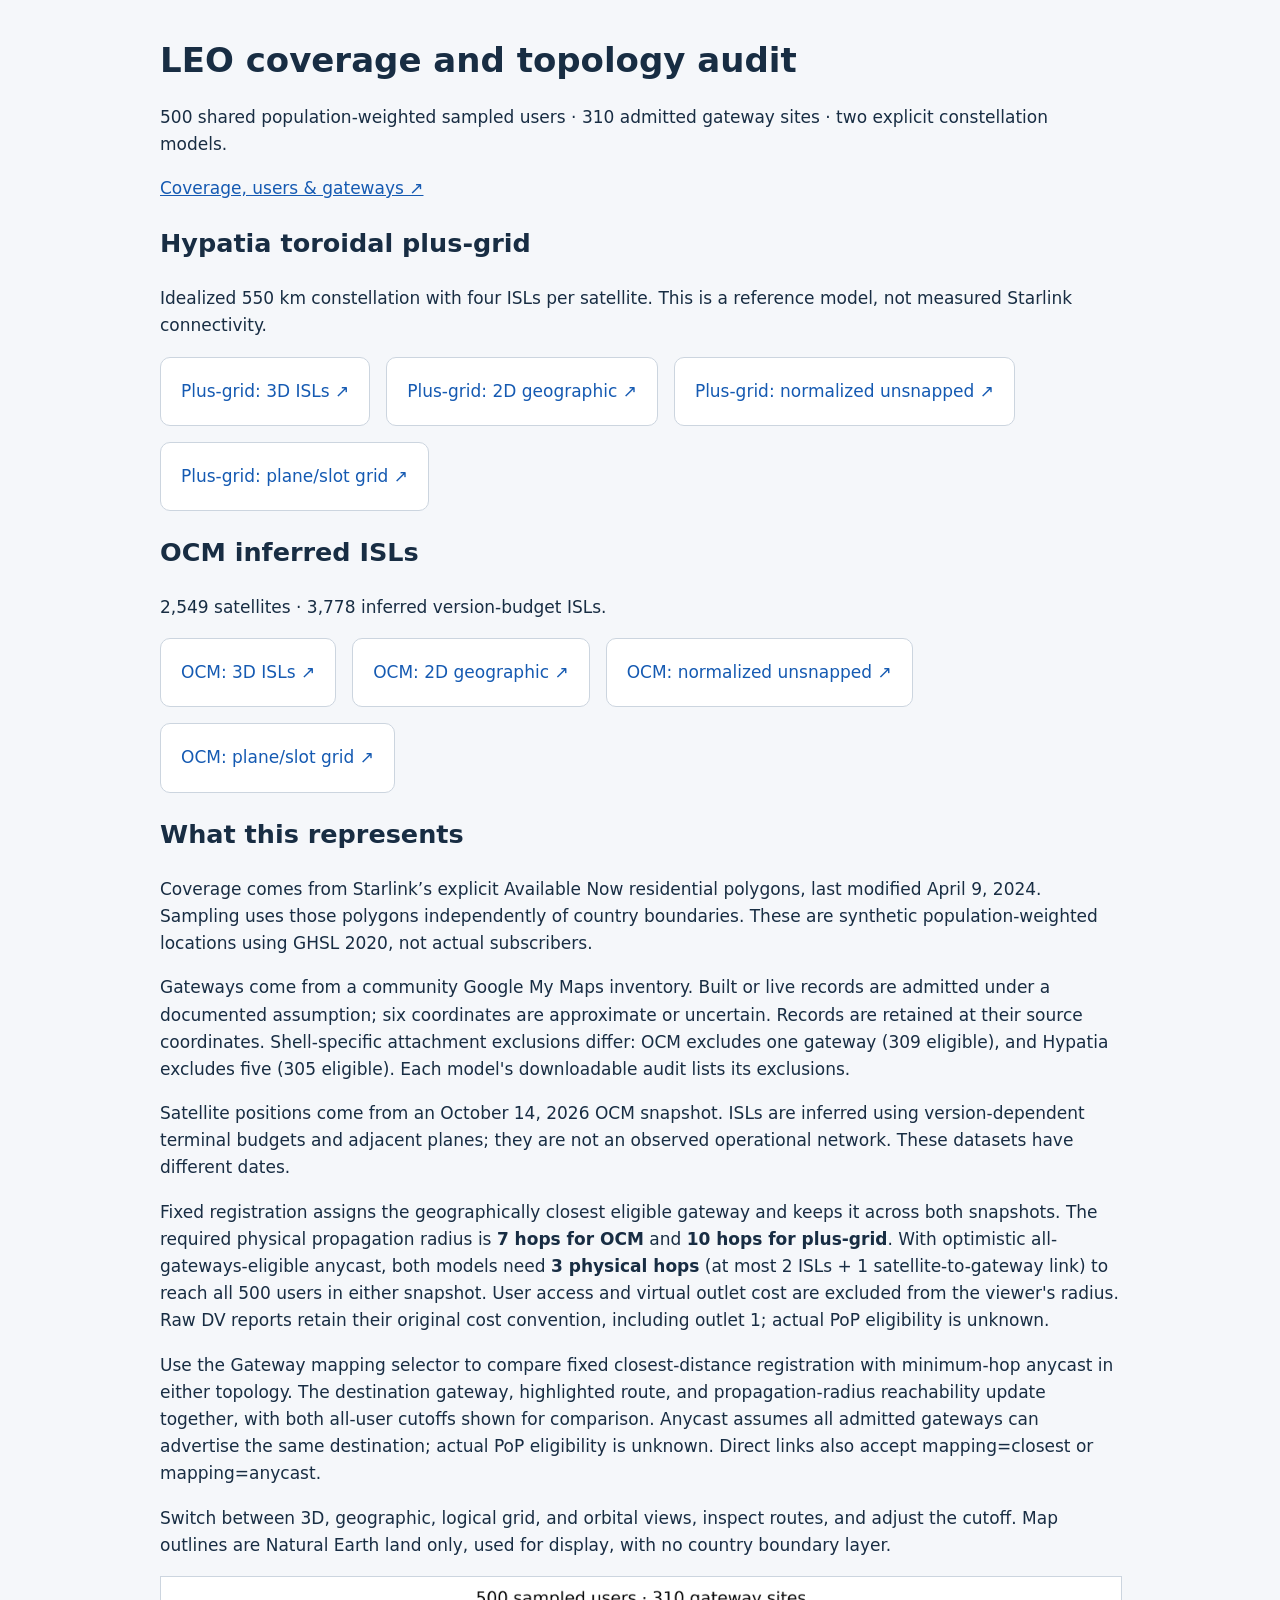
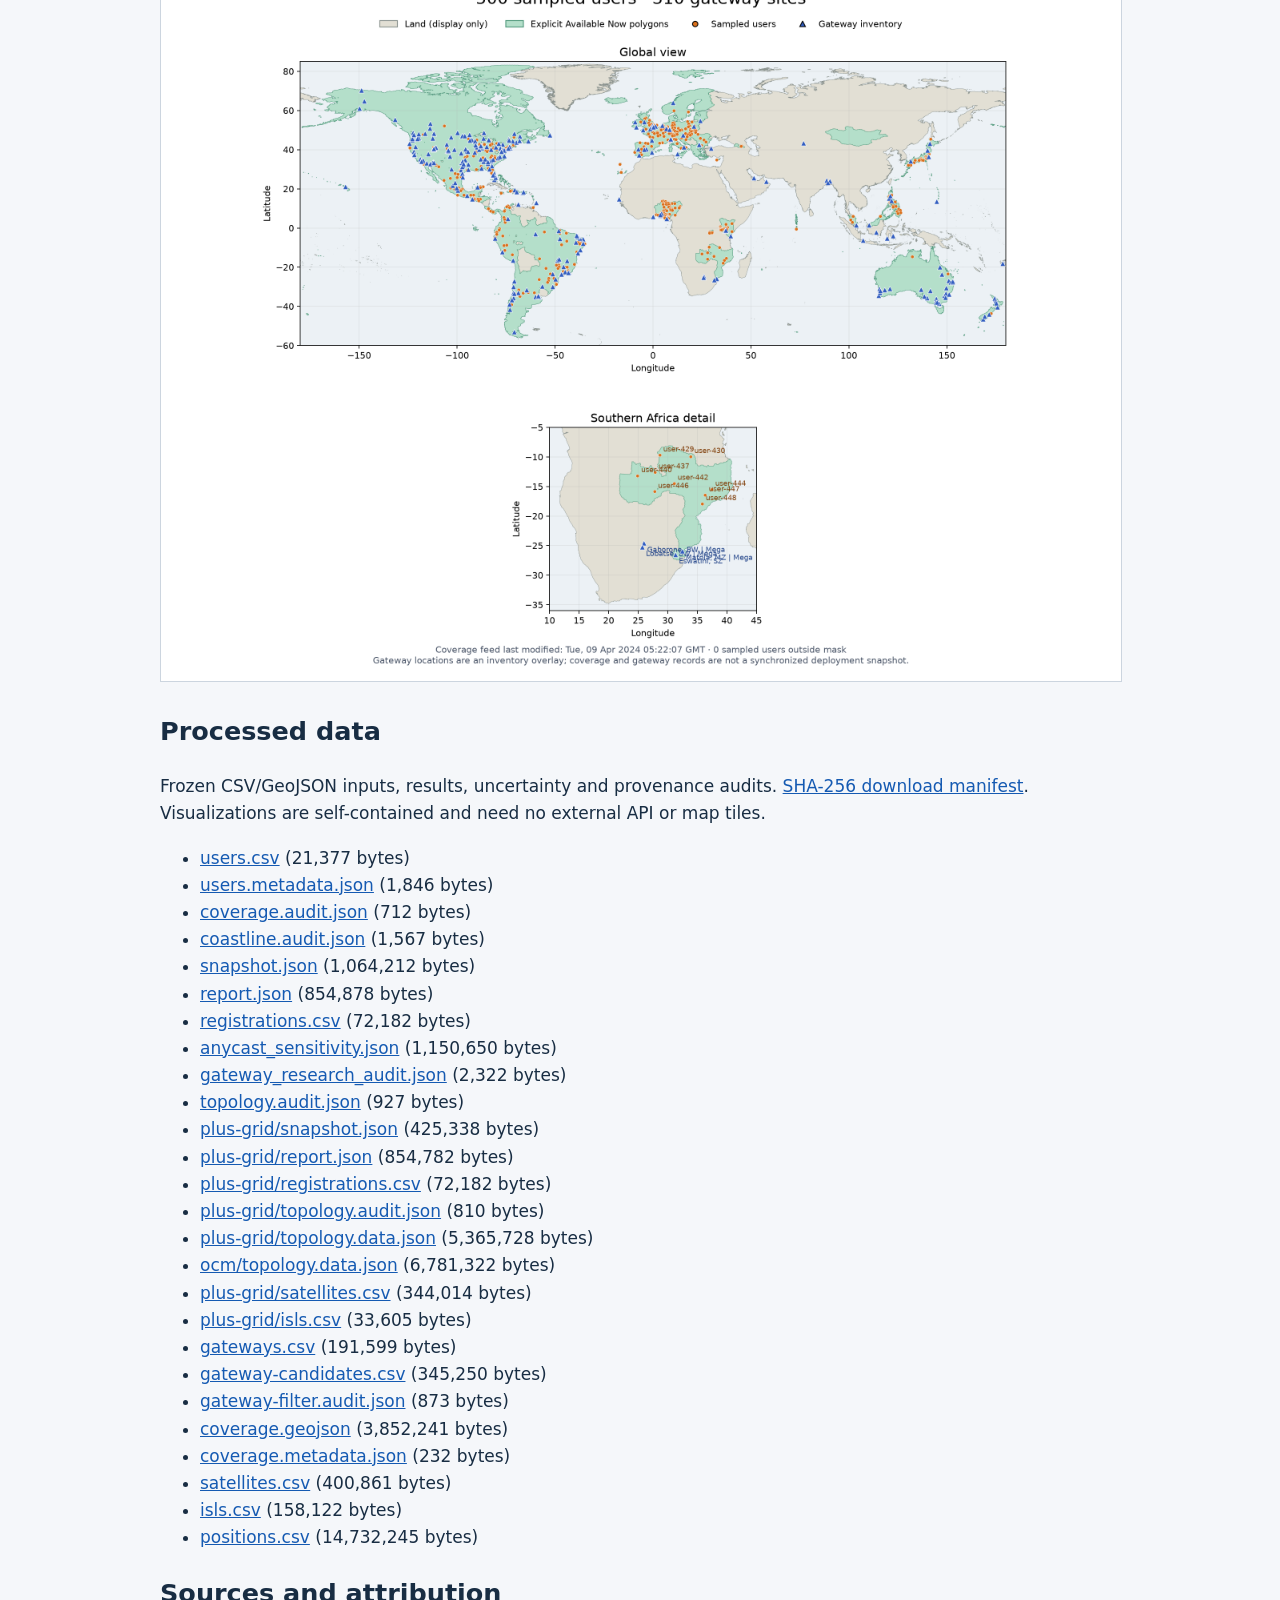
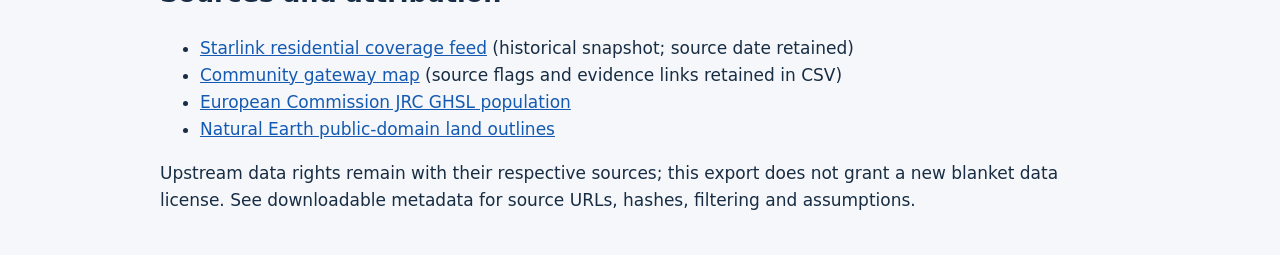
==== site/index.html @ e83cc247 "Show physical propagation hops and block routes outside the selected radius" ====
<!doctype html><html lang="en"><meta charset="utf-8"><meta name="viewport" content="width=device-width,initial-scale=1"><title>LEO coverage and topology audit</title>
<style>body{max-width:960px;margin:40px auto;padding:0 20px;font:17px/1.6 system-ui;color:#182d43;background:#f5f7fa}a{color:#155ab2}.cards{display:flex;gap:16px;flex-wrap:wrap}.cards a{background:white;border:1px solid #ccd5df;padding:20px;border-radius:10px;text-decoration:none}h1{line-height:1.2}li{overflow-wrap:anywhere}img{width:100%;border:1px solid #ccd5df}</style>
<h1>LEO coverage and topology audit</h1><p>500 shared population-weighted sampled users · 310 admitted gateway sites · two explicit constellation models.</p>
<p><a href="coverage-map.html">Coverage, users &amp; gateways ↗</a></p>
<h2>Hypatia toroidal plus-grid</h2><p>Idealized 550 km constellation with four ISLs per satellite. This is a reference model, not measured Starlink connectivity.</p>
<div class="cards"><a href="topology.html?topology=plus-grid&amp;view=3d">Plus-grid: 3D ISLs ↗</a><a href="topology.html?topology=plus-grid&amp;view=map">Plus-grid: 2D geographic ↗</a><a href="topology.html?topology=plus-grid&amp;view=orbital">Plus-grid: normalized unsnapped ↗</a><a href="topology.html?topology=plus-grid&amp;view=grid">Plus-grid: plane/slot grid ↗</a></div>
<h2>OCM inferred ISLs</h2><p>2,549 satellites · 3,778 inferred version-budget ISLs.</p>
<div class="cards"><a href="topology.html?topology=ocm&amp;view=3d">OCM: 3D ISLs ↗</a><a href="topology.html?topology=ocm&amp;view=map">OCM: 2D geographic ↗</a><a href="topology.html?topology=ocm&amp;view=orbital">OCM: normalized unsnapped ↗</a><a href="topology.html?topology=ocm&amp;view=grid">OCM: plane/slot grid ↗</a></div>
<h2>What this represents</h2><p>Coverage comes from Starlink’s explicit Available Now residential polygons, last modified April 9, 2024. Sampling uses those polygons independently of country boundaries. These are synthetic population-weighted locations using GHSL 2020, not actual subscribers.</p>
<p>Gateways come from a community Google My Maps inventory. Built or live records are admitted under a documented assumption; six coordinates are approximate or uncertain. Records are retained at their source coordinates. Shell-specific attachment exclusions differ: OCM excludes one gateway (309 eligible), and Hypatia excludes five (305 eligible). Each model's downloadable audit lists its exclusions.</p>
<p>Satellite positions come from an October 14, 2026 OCM snapshot. ISLs are inferred using version-dependent terminal budgets and adjacent planes; they are not an observed operational network. These datasets have different dates.</p>
<p>Fixed registration assigns the geographically closest eligible gateway and keeps it across both snapshots. The required physical propagation radius is <strong>7 hops for OCM</strong> and <strong>10 hops for plus-grid</strong>. With optimistic all-gateways-eligible anycast, both models need <strong>3 physical hops</strong> (at most 2 ISLs + 1 satellite-to-gateway link) to reach all 500 users in either snapshot. User access and virtual outlet cost are excluded from the viewer's radius. Raw DV reports retain their original cost convention, including outlet 1; actual PoP eligibility is unknown.</p>
<p>Use the Gateway mapping selector to compare fixed closest-distance registration with minimum-hop anycast in either topology. The destination gateway, highlighted route, and propagation-radius reachability update together, with both all-user cutoffs shown for comparison. Anycast assumes all admitted gateways can advertise the same destination; actual PoP eligibility is unknown. Direct links also accept mapping=closest or mapping=anycast.</p>
<p>Switch between 3D, geographic, logical grid, and orbital views, inspect routes, and adjust the cutoff. Map outlines are Natural Earth land only, used for display, with no country boundary layer.</p>
<a href="coverage-map.html"><img src="coverage-map.png" alt="World and southern Africa audit of sampled users and gateways"></a>
<h2>Processed data</h2><p>Frozen CSV/GeoJSON inputs, results, uncertainty and provenance audits. <a href="data/manifest.json">SHA-256 download manifest</a>. Visualizations are self-contained and need no external API or map tiles.</p><ul><li><a href="data/users.csv">users.csv</a> (21,377 bytes)</li><li><a href="data/users.metadata.json">users.metadata.json</a> (1,846 bytes)</li><li><a href="data/coverage.audit.json">coverage.audit.json</a> (712 bytes)</li><li><a href="data/coastline.audit.json">coastline.audit.json</a> (1,567 bytes)</li><li><a href="data/snapshot.json">snapshot.json</a> (1,064,212 bytes)</li><li><a href="data/report.json">report.json</a> (854,878 bytes)</li><li><a href="data/registrations.csv">registrations.csv</a> (72,182 bytes)</li><li><a href="data/anycast_sensitivity.json">anycast_sensitivity.json</a> (1,150,650 bytes)</li><li><a href="data/gateway_research_audit.json">gateway_research_audit.json</a> (2,322 bytes)</li><li><a href="data/topology.audit.json">topology.audit.json</a> (927 bytes)</li><li><a href="data/plus-grid/snapshot.json">plus-grid/snapshot.json</a> (425,338 bytes)</li><li><a href="data/plus-grid/report.json">plus-grid/report.json</a> (854,782 bytes)</li><li><a href="data/plus-grid/registrations.csv">plus-grid/registrations.csv</a> (72,182 bytes)</li><li><a href="data/plus-grid/topology.audit.json">plus-grid/topology.audit.json</a> (810 bytes)</li><li><a href="data/plus-grid/topology.data.json">plus-grid/topology.data.json</a> (5,365,728 bytes)</li><li><a href="data/ocm/topology.data.json">ocm/topology.data.json</a> (6,781,322 bytes)</li><li><a href="data/plus-grid/satellites.csv">plus-grid/satellites.csv</a> (344,014 bytes)</li><li><a href="data/plus-grid/isls.csv">plus-grid/isls.csv</a> (33,605 bytes)</li><li><a href="data/gateways.csv">gateways.csv</a> (191,599 bytes)</li><li><a href="data/gateway-candidates.csv">gateway-candidates.csv</a> (345,250 bytes)</li><li><a href="data/gateway-filter.audit.json">gateway-filter.audit.json</a> (873 bytes)</li><li><a href="data/coverage.geojson">coverage.geojson</a> (3,852,241 bytes)</li><li><a href="data/coverage.metadata.json">coverage.metadata.json</a> (232 bytes)</li><li><a href="data/satellites.csv">satellites.csv</a> (400,861 bytes)</li><li><a href="data/isls.csv">isls.csv</a> (158,122 bytes)</li><li><a href="data/positions.csv">positions.csv</a> (14,732,245 bytes)</li></ul>
<h2>Sources and attribution</h2><ul><li><a href="https://api.starlink.com/public-files/coverage_residential.pb">Starlink residential coverage feed</a> (historical snapshot; source date retained)</li><li><a href="https://www.google.com/maps/d/viewer?mid=1805q6rlePY4WZd8QMOaNe2BqAgFkYBY">Community gateway map</a> (source flags and evidence links retained in CSV)</li><li><a href="https://human-settlement.emergency.copernicus.eu/ghs_pop2023.php">European Commission JRC GHSL population</a></li><li><a href="https://www.naturalearthdata.com/about/terms-of-use/">Natural Earth public-domain land outlines</a></li></ul><p>Upstream data rights remain with their respective sources; this export does not grant a new blanket data license. See downloadable metadata for source URLs, hashes, filtering and assumptions.</p></html>
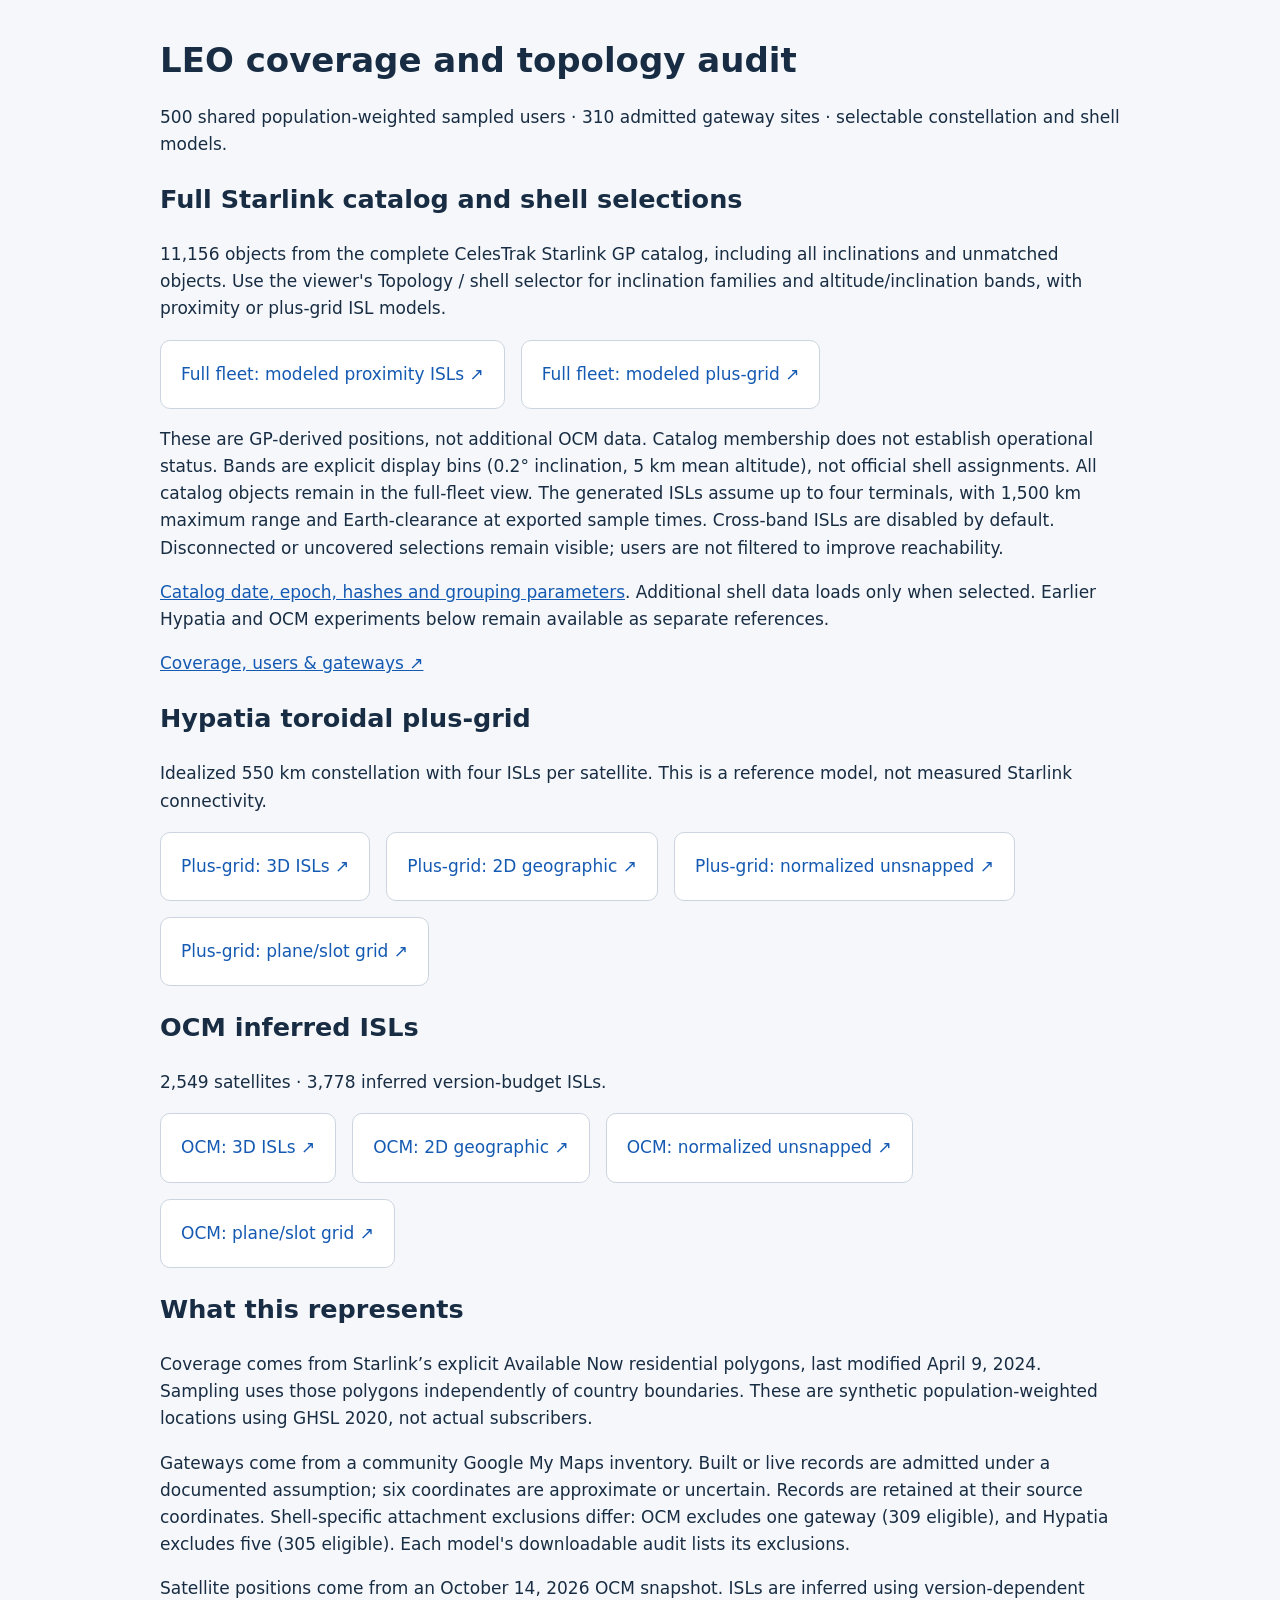
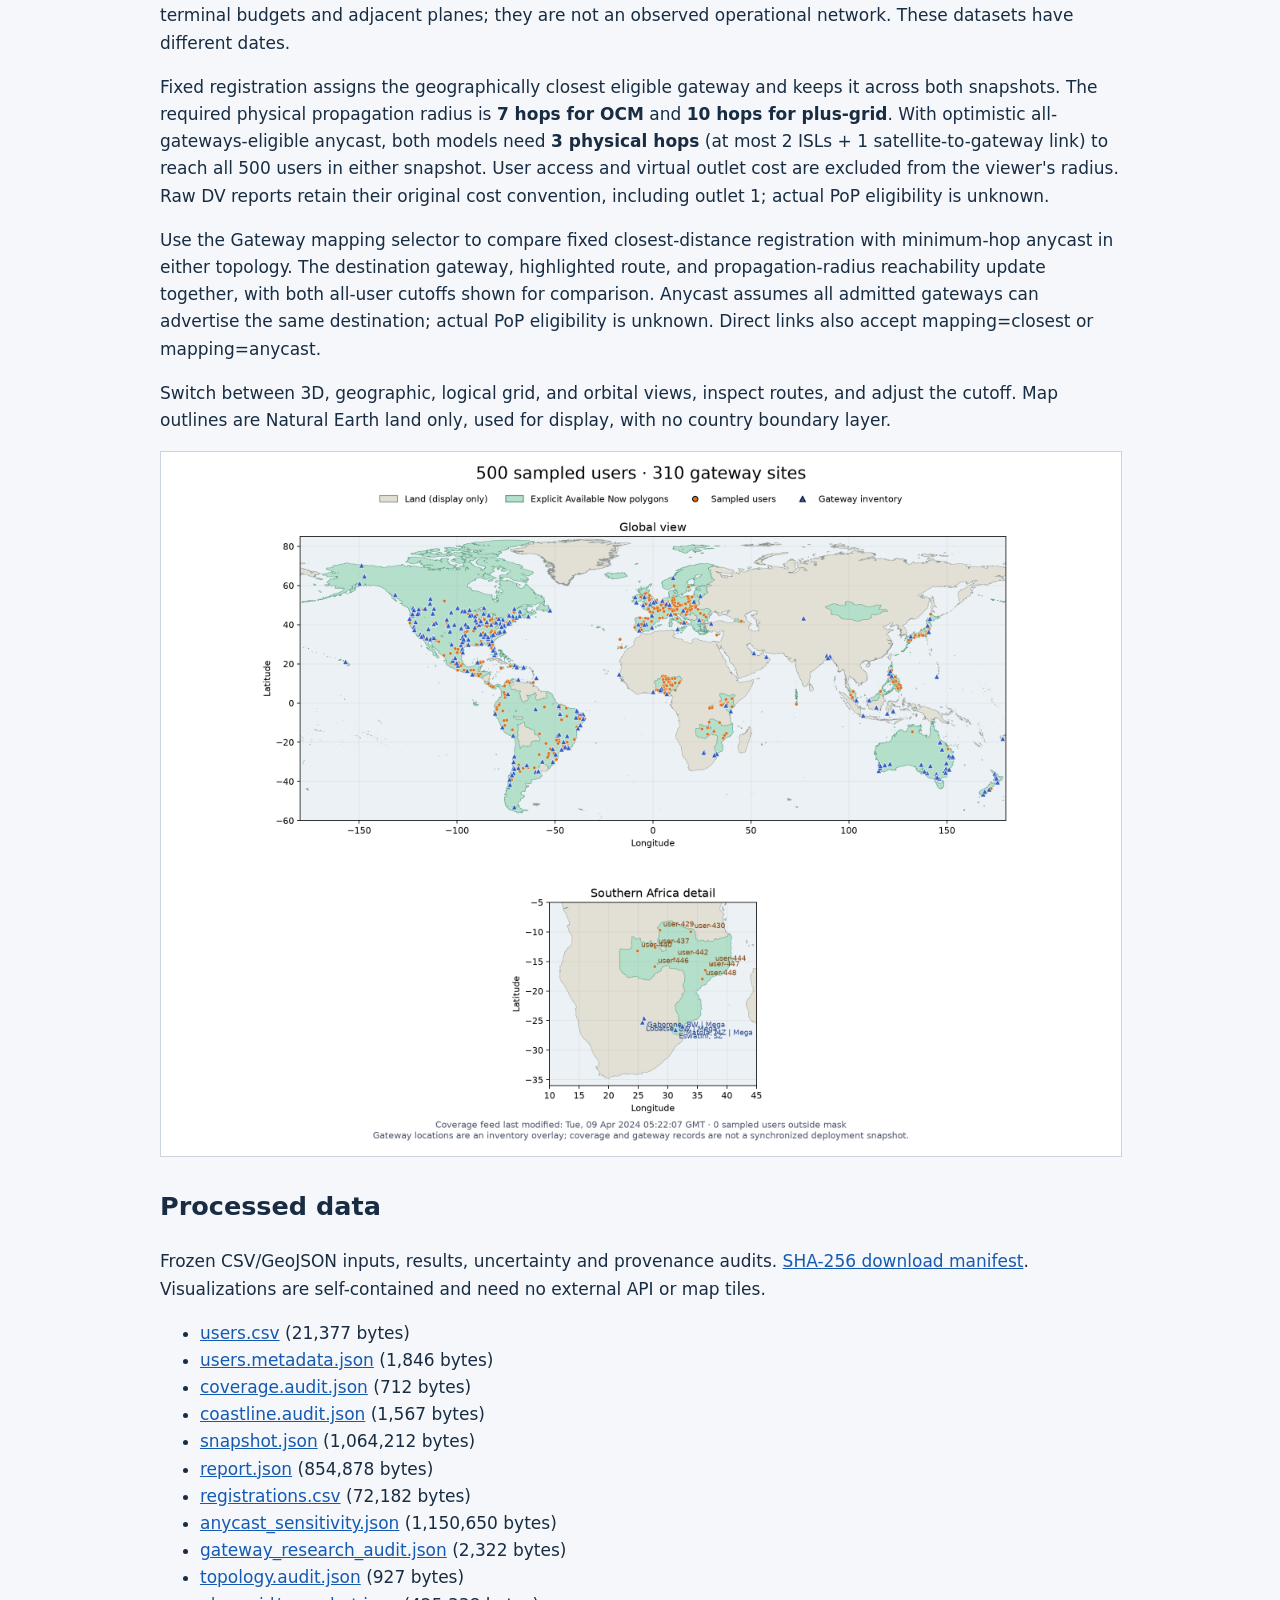
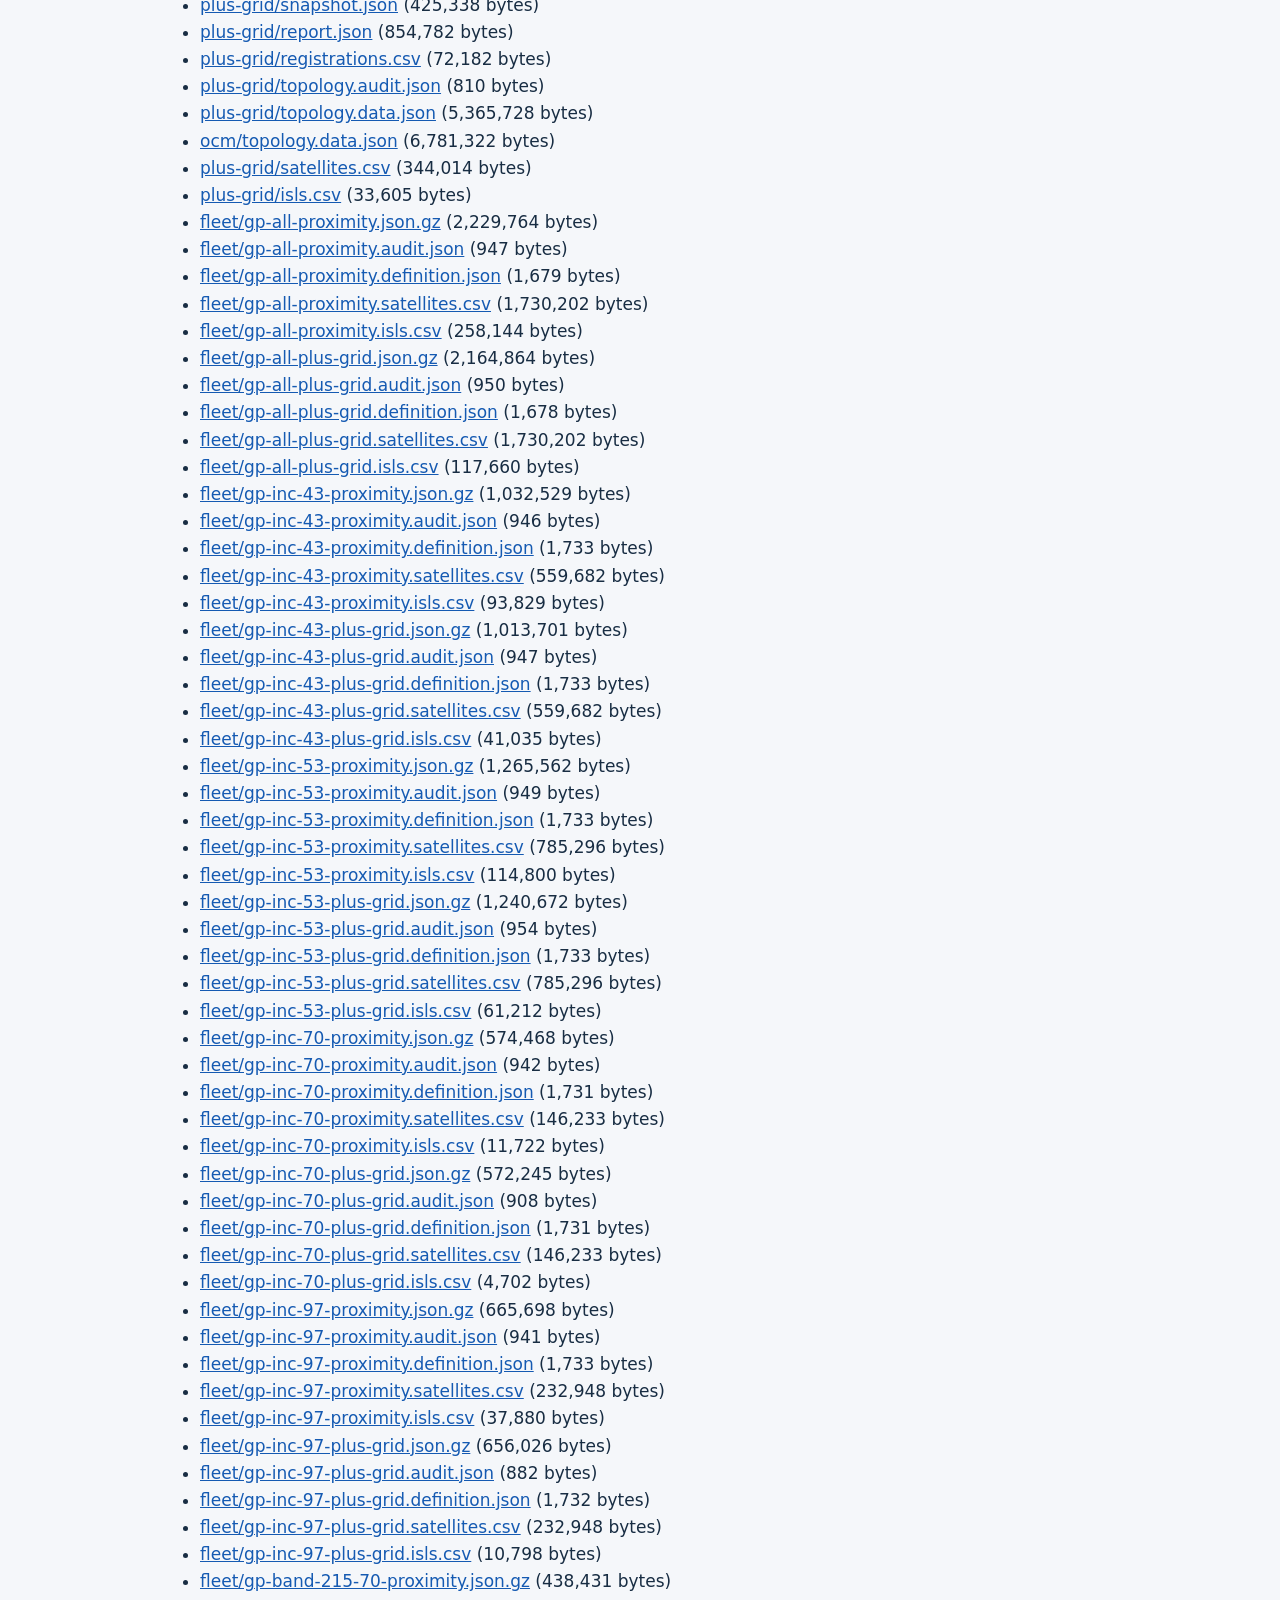
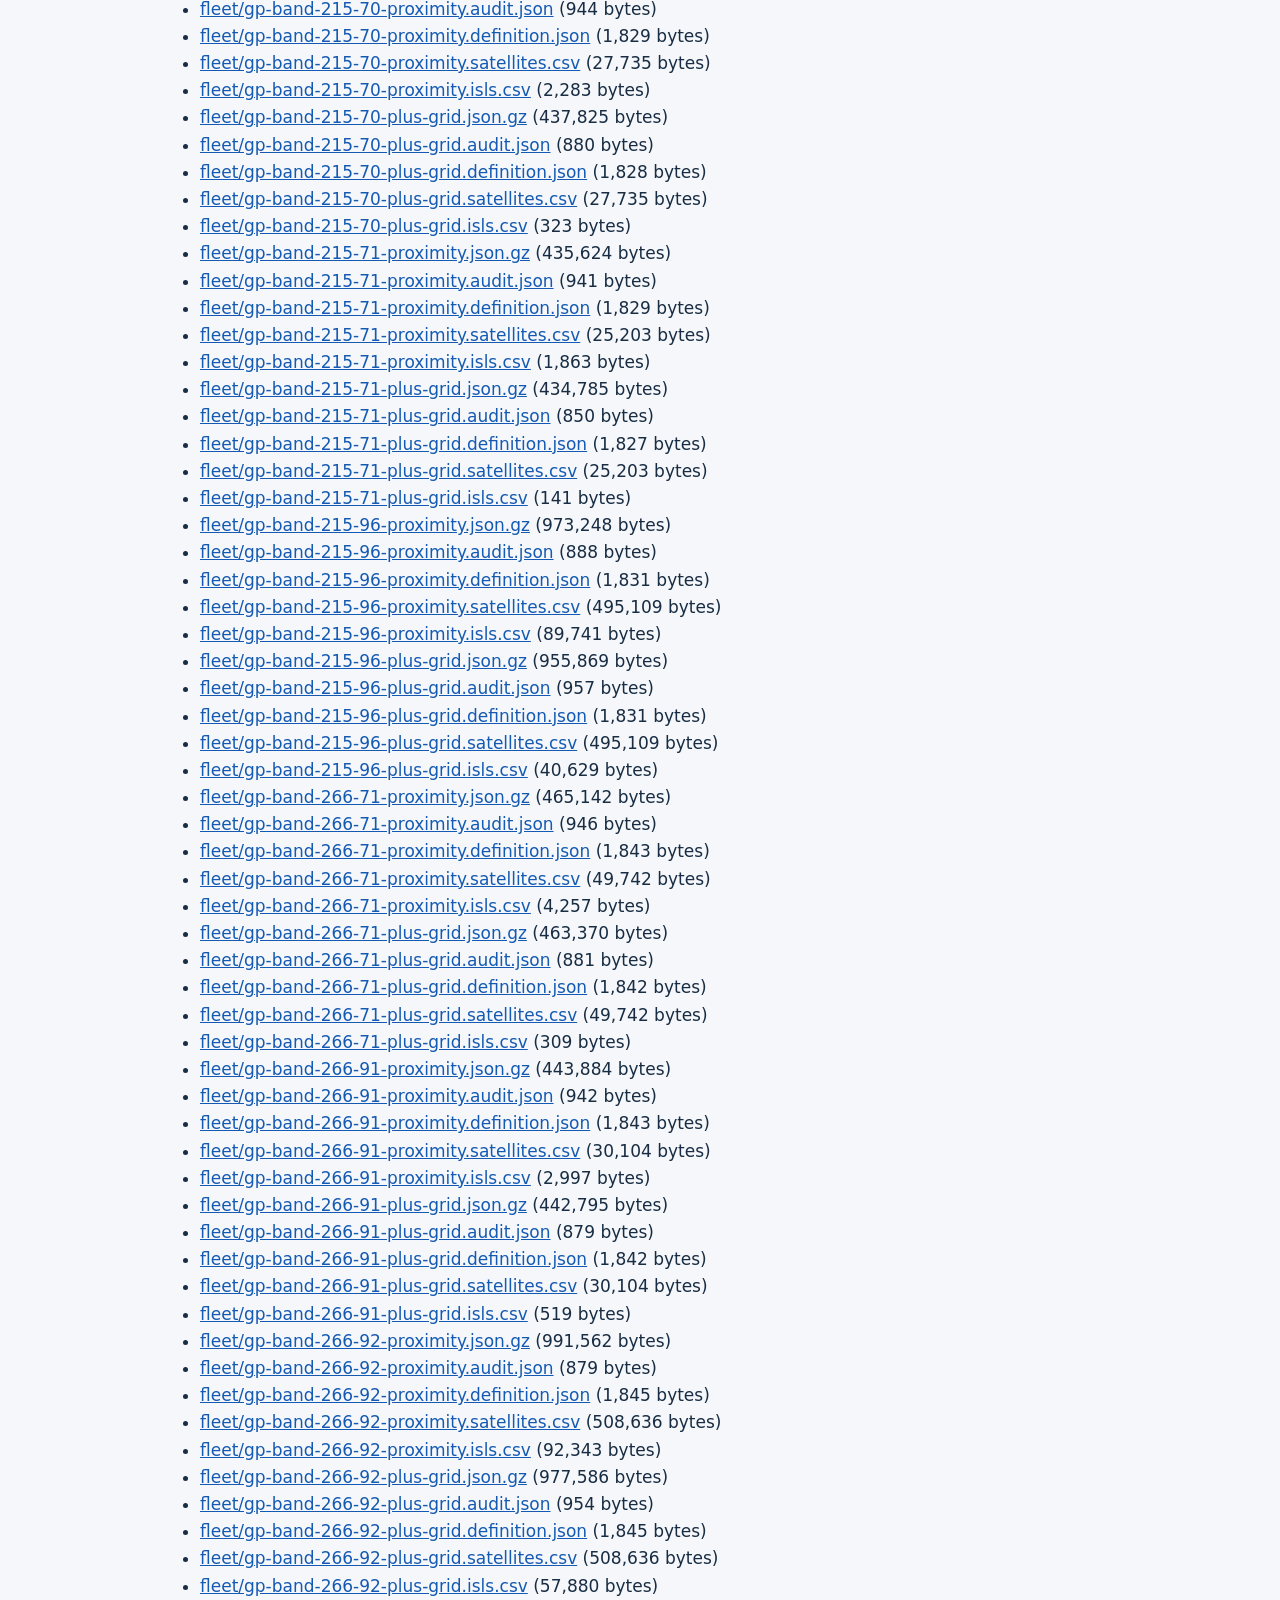
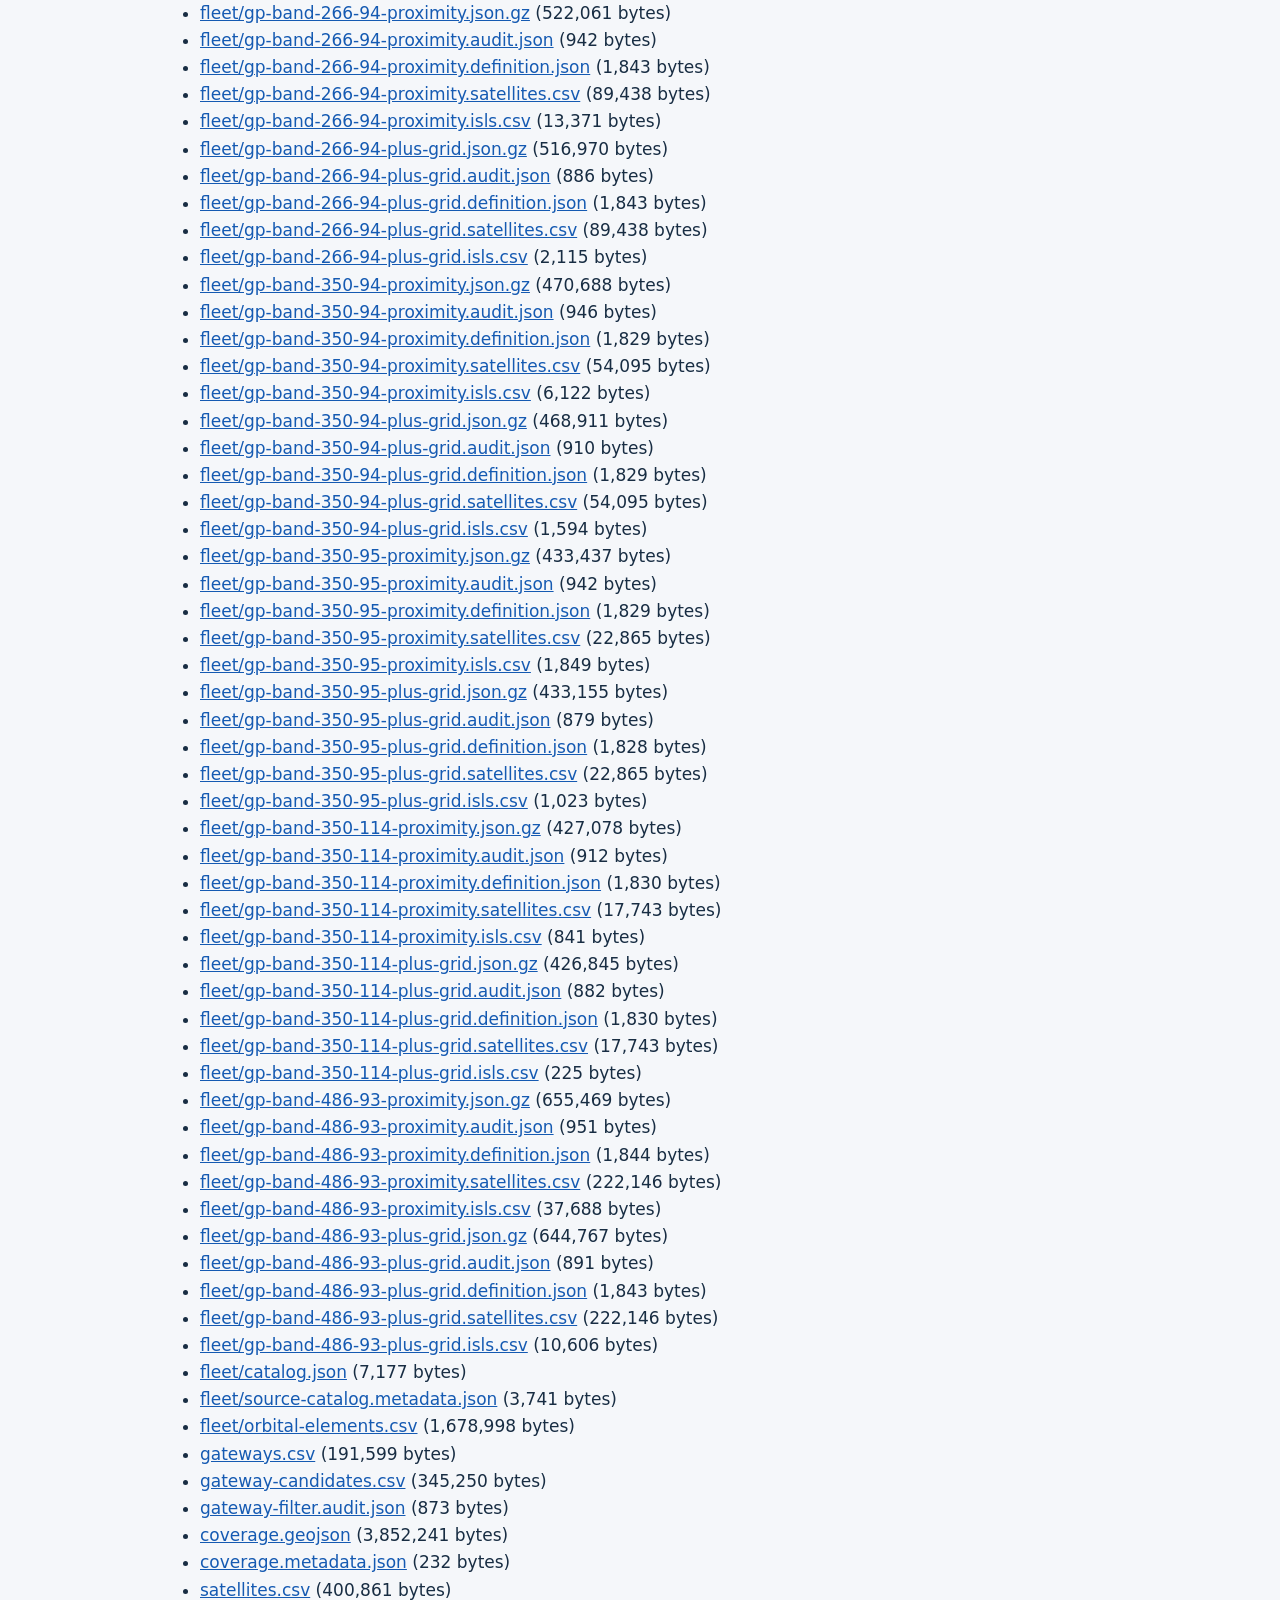
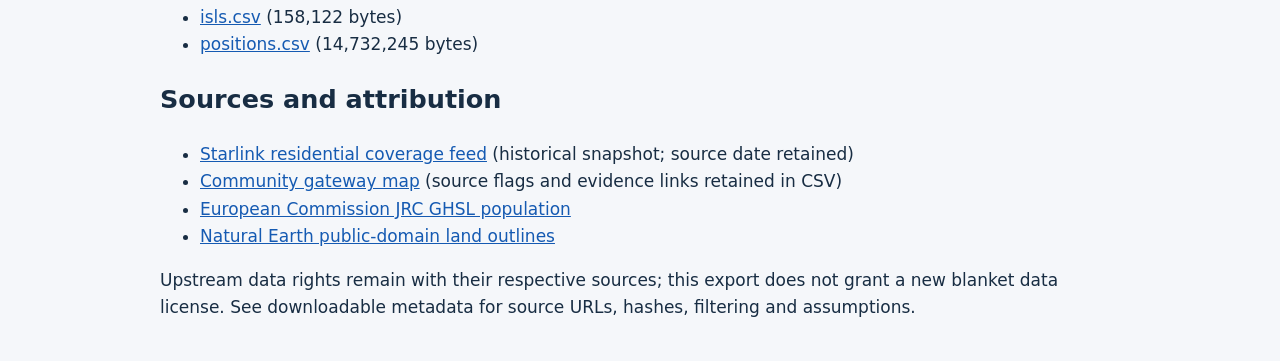
==== commit f09e6df1: "Publish complete GP catalog with parameterized shell and inclination views" ====
--- a/site/index.html
+++ b/site/index.html
@@ -1,6 +1,9 @@
 <!doctype html><html lang="en"><meta charset="utf-8"><meta name="viewport" content="width=device-width,initial-scale=1"><title>LEO coverage and topology audit</title>
 <style>body{max-width:960px;margin:40px auto;padding:0 20px;font:17px/1.6 system-ui;color:#182d43;background:#f5f7fa}a{color:#155ab2}.cards{display:flex;gap:16px;flex-wrap:wrap}.cards a{background:white;border:1px solid #ccd5df;padding:20px;border-radius:10px;text-decoration:none}h1{line-height:1.2}li{overflow-wrap:anywhere}img{width:100%;border:1px solid #ccd5df}</style>
-<h1>LEO coverage and topology audit</h1><p>500 shared population-weighted sampled users · 310 admitted gateway sites · two explicit constellation models.</p>
+<h1>LEO coverage and topology audit</h1><p>500 shared population-weighted sampled users · 310 admitted gateway sites · selectable constellation and shell models.</p><h2>Full Starlink catalog and shell selections</h2><p>11,156 objects from the complete CelesTrak Starlink GP catalog, including all inclinations and unmatched objects. Use the viewer's Topology / shell selector for inclination families and altitude/inclination bands, with proximity or plus-grid ISL models.</p>
+<div class="cards"><a href="topology.html?topology=gp-all-proximity&amp;view=3d&amp;mapping=anycast">Full fleet: modeled proximity ISLs ↗</a><a href="topology.html?topology=gp-all-plus-grid&amp;view=3d&amp;mapping=anycast">Full fleet: modeled plus-grid ↗</a></div>
+<p>These are GP-derived positions, not additional OCM data. Catalog membership does not establish operational status. Bands are explicit display bins (0.2° inclination, 5 km mean altitude), not official shell assignments. All catalog objects remain in the full-fleet view. The generated ISLs assume up to four terminals, with 1,500 km maximum range and Earth-clearance at exported sample times. Cross-band ISLs are disabled by default. Disconnected or uncovered selections remain visible; users are not filtered to improve reachability.</p>
+<p><a href="data/fleet/source-catalog.metadata.json">Catalog date, epoch, hashes and grouping parameters</a>. Additional shell data loads only when selected. Earlier Hypatia and OCM experiments below remain available as separate references.</p>
 <p><a href="coverage-map.html">Coverage, users &amp; gateways ↗</a></p>
 <h2>Hypatia toroidal plus-grid</h2><p>Idealized 550 km constellation with four ISLs per satellite. This is a reference model, not measured Starlink connectivity.</p>
 <div class="cards"><a href="topology.html?topology=plus-grid&amp;view=3d">Plus-grid: 3D ISLs ↗</a><a href="topology.html?topology=plus-grid&amp;view=map">Plus-grid: 2D geographic ↗</a><a href="topology.html?topology=plus-grid&amp;view=orbital">Plus-grid: normalized unsnapped ↗</a><a href="topology.html?topology=plus-grid&amp;view=grid">Plus-grid: plane/slot grid ↗</a></div>
@@ -13,5 +16,5 @@
 <p>Use the Gateway mapping selector to compare fixed closest-distance registration with minimum-hop anycast in either topology. The destination gateway, highlighted route, and propagation-radius reachability update together, with both all-user cutoffs shown for comparison. Anycast assumes all admitted gateways can advertise the same destination; actual PoP eligibility is unknown. Direct links also accept mapping=closest or mapping=anycast.</p>
 <p>Switch between 3D, geographic, logical grid, and orbital views, inspect routes, and adjust the cutoff. Map outlines are Natural Earth land only, used for display, with no country boundary layer.</p>
 <a href="coverage-map.html"><img src="coverage-map.png" alt="World and southern Africa audit of sampled users and gateways"></a>
-<h2>Processed data</h2><p>Frozen CSV/GeoJSON inputs, results, uncertainty and provenance audits. <a href="data/manifest.json">SHA-256 download manifest</a>. Visualizations are self-contained and need no external API or map tiles.</p><ul><li><a href="data/users.csv">users.csv</a> (21,377 bytes)</li><li><a href="data/users.metadata.json">users.metadata.json</a> (1,846 bytes)</li><li><a href="data/coverage.audit.json">coverage.audit.json</a> (712 bytes)</li><li><a href="data/coastline.audit.json">coastline.audit.json</a> (1,567 bytes)</li><li><a href="data/snapshot.json">snapshot.json</a> (1,064,212 bytes)</li><li><a href="data/report.json">report.json</a> (854,878 bytes)</li><li><a href="data/registrations.csv">registrations.csv</a> (72,182 bytes)</li><li><a href="data/anycast_sensitivity.json">anycast_sensitivity.json</a> (1,150,650 bytes)</li><li><a href="data/gateway_research_audit.json">gateway_research_audit.json</a> (2,322 bytes)</li><li><a href="data/topology.audit.json">topology.audit.json</a> (927 bytes)</li><li><a href="data/plus-grid/snapshot.json">plus-grid/snapshot.json</a> (425,338 bytes)</li><li><a href="data/plus-grid/report.json">plus-grid/report.json</a> (854,782 bytes)</li><li><a href="data/plus-grid/registrations.csv">plus-grid/registrations.csv</a> (72,182 bytes)</li><li><a href="data/plus-grid/topology.audit.json">plus-grid/topology.audit.json</a> (810 bytes)</li><li><a href="data/plus-grid/topology.data.json">plus-grid/topology.data.json</a> (5,365,728 bytes)</li><li><a href="data/ocm/topology.data.json">ocm/topology.data.json</a> (6,781,322 bytes)</li><li><a href="data/plus-grid/satellites.csv">plus-grid/satellites.csv</a> (344,014 bytes)</li><li><a href="data/plus-grid/isls.csv">plus-grid/isls.csv</a> (33,605 bytes)</li><li><a href="data/gateways.csv">gateways.csv</a> (191,599 bytes)</li><li><a href="data/gateway-candidates.csv">gateway-candidates.csv</a> (345,250 bytes)</li><li><a href="data/gateway-filter.audit.json">gateway-filter.audit.json</a> (873 bytes)</li><li><a href="data/coverage.geojson">coverage.geojson</a> (3,852,241 bytes)</li><li><a href="data/coverage.metadata.json">coverage.metadata.json</a> (232 bytes)</li><li><a href="data/satellites.csv">satellites.csv</a> (400,861 bytes)</li><li><a href="data/isls.csv">isls.csv</a> (158,122 bytes)</li><li><a href="data/positions.csv">positions.csv</a> (14,732,245 bytes)</li></ul>
+<h2>Processed data</h2><p>Frozen CSV/GeoJSON inputs, results, uncertainty and provenance audits. <a href="data/manifest.json">SHA-256 download manifest</a>. Visualizations are self-contained and need no external API or map tiles.</p><ul><li><a href="data/users.csv">users.csv</a> (21,377 bytes)</li><li><a href="data/users.metadata.json">users.metadata.json</a> (1,846 bytes)</li><li><a href="data/coverage.audit.json">coverage.audit.json</a> (712 bytes)</li><li><a href="data/coastline.audit.json">coastline.audit.json</a> (1,567 bytes)</li><li><a href="data/snapshot.json">snapshot.json</a> (1,064,212 bytes)</li><li><a href="data/report.json">report.json</a> (854,878 bytes)</li><li><a href="data/registrations.csv">registrations.csv</a> (72,182 bytes)</li><li><a href="data/anycast_sensitivity.json">anycast_sensitivity.json</a> (1,150,650 bytes)</li><li><a href="data/gateway_research_audit.json">gateway_research_audit.json</a> (2,322 bytes)</li><li><a href="data/topology.audit.json">topology.audit.json</a> (927 bytes)</li><li><a href="data/plus-grid/snapshot.json">plus-grid/snapshot.json</a> (425,338 bytes)</li><li><a href="data/plus-grid/report.json">plus-grid/report.json</a> (854,782 bytes)</li><li><a href="data/plus-grid/registrations.csv">plus-grid/registrations.csv</a> (72,182 bytes)</li><li><a href="data/plus-grid/topology.audit.json">plus-grid/topology.audit.json</a> (810 bytes)</li><li><a href="data/plus-grid/topology.data.json">plus-grid/topology.data.json</a> (5,365,728 bytes)</li><li><a href="data/ocm/topology.data.json">ocm/topology.data.json</a> (6,781,322 bytes)</li><li><a href="data/plus-grid/satellites.csv">plus-grid/satellites.csv</a> (344,014 bytes)</li><li><a href="data/plus-grid/isls.csv">plus-grid/isls.csv</a> (33,605 bytes)</li><li><a href="data/fleet/gp-all-proximity.json.gz">fleet/gp-all-proximity.json.gz</a> (2,229,764 bytes)</li><li><a href="data/fleet/gp-all-proximity.audit.json">fleet/gp-all-proximity.audit.json</a> (947 bytes)</li><li><a href="data/fleet/gp-all-proximity.definition.json">fleet/gp-all-proximity.definition.json</a> (1,679 bytes)</li><li><a href="data/fleet/gp-all-proximity.satellites.csv">fleet/gp-all-proximity.satellites.csv</a> (1,730,202 bytes)</li><li><a href="data/fleet/gp-all-proximity.isls.csv">fleet/gp-all-proximity.isls.csv</a> (258,144 bytes)</li><li><a href="data/fleet/gp-all-plus-grid.json.gz">fleet/gp-all-plus-grid.json.gz</a> (2,164,864 bytes)</li><li><a href="data/fleet/gp-all-plus-grid.audit.json">fleet/gp-all-plus-grid.audit.json</a> (950 bytes)</li><li><a href="data/fleet/gp-all-plus-grid.definition.json">fleet/gp-all-plus-grid.definition.json</a> (1,678 bytes)</li><li><a href="data/fleet/gp-all-plus-grid.satellites.csv">fleet/gp-all-plus-grid.satellites.csv</a> (1,730,202 bytes)</li><li><a href="data/fleet/gp-all-plus-grid.isls.csv">fleet/gp-all-plus-grid.isls.csv</a> (117,660 bytes)</li><li><a href="data/fleet/gp-inc-43-proximity.json.gz">fleet/gp-inc-43-proximity.json.gz</a> (1,032,529 bytes)</li><li><a href="data/fleet/gp-inc-43-proximity.audit.json">fleet/gp-inc-43-proximity.audit.json</a> (946 bytes)</li><li><a href="data/fleet/gp-inc-43-proximity.definition.json">fleet/gp-inc-43-proximity.definition.json</a> (1,733 bytes)</li><li><a href="data/fleet/gp-inc-43-proximity.satellites.csv">fleet/gp-inc-43-proximity.satellites.csv</a> (559,682 bytes)</li><li><a href="data/fleet/gp-inc-43-proximity.isls.csv">fleet/gp-inc-43-proximity.isls.csv</a> (93,829 bytes)</li><li><a href="data/fleet/gp-inc-43-plus-grid.json.gz">fleet/gp-inc-43-plus-grid.json.gz</a> (1,013,701 bytes)</li><li><a href="data/fleet/gp-inc-43-plus-grid.audit.json">fleet/gp-inc-43-plus-grid.audit.json</a> (947 bytes)</li><li><a href="data/fleet/gp-inc-43-plus-grid.definition.json">fleet/gp-inc-43-plus-grid.definition.json</a> (1,733 bytes)</li><li><a href="data/fleet/gp-inc-43-plus-grid.satellites.csv">fleet/gp-inc-43-plus-grid.satellites.csv</a> (559,682 bytes)</li><li><a href="data/fleet/gp-inc-43-plus-grid.isls.csv">fleet/gp-inc-43-plus-grid.isls.csv</a> (41,035 bytes)</li><li><a href="data/fleet/gp-inc-53-proximity.json.gz">fleet/gp-inc-53-proximity.json.gz</a> (1,265,562 bytes)</li><li><a href="data/fleet/gp-inc-53-proximity.audit.json">fleet/gp-inc-53-proximity.audit.json</a> (949 bytes)</li><li><a href="data/fleet/gp-inc-53-proximity.definition.json">fleet/gp-inc-53-proximity.definition.json</a> (1,733 bytes)</li><li><a href="data/fleet/gp-inc-53-proximity.satellites.csv">fleet/gp-inc-53-proximity.satellites.csv</a> (785,296 bytes)</li><li><a href="data/fleet/gp-inc-53-proximity.isls.csv">fleet/gp-inc-53-proximity.isls.csv</a> (114,800 bytes)</li><li><a href="data/fleet/gp-inc-53-plus-grid.json.gz">fleet/gp-inc-53-plus-grid.json.gz</a> (1,240,672 bytes)</li><li><a href="data/fleet/gp-inc-53-plus-grid.audit.json">fleet/gp-inc-53-plus-grid.audit.json</a> (954 bytes)</li><li><a href="data/fleet/gp-inc-53-plus-grid.definition.json">fleet/gp-inc-53-plus-grid.definition.json</a> (1,733 bytes)</li><li><a href="data/fleet/gp-inc-53-plus-grid.satellites.csv">fleet/gp-inc-53-plus-grid.satellites.csv</a> (785,296 bytes)</li><li><a href="data/fleet/gp-inc-53-plus-grid.isls.csv">fleet/gp-inc-53-plus-grid.isls.csv</a> (61,212 bytes)</li><li><a href="data/fleet/gp-inc-70-proximity.json.gz">fleet/gp-inc-70-proximity.json.gz</a> (574,468 bytes)</li><li><a href="data/fleet/gp-inc-70-proximity.audit.json">fleet/gp-inc-70-proximity.audit.json</a> (942 bytes)</li><li><a href="data/fleet/gp-inc-70-proximity.definition.json">fleet/gp-inc-70-proximity.definition.json</a> (1,731 bytes)</li><li><a href="data/fleet/gp-inc-70-proximity.satellites.csv">fleet/gp-inc-70-proximity.satellites.csv</a> (146,233 bytes)</li><li><a href="data/fleet/gp-inc-70-proximity.isls.csv">fleet/gp-inc-70-proximity.isls.csv</a> (11,722 bytes)</li><li><a href="data/fleet/gp-inc-70-plus-grid.json.gz">fleet/gp-inc-70-plus-grid.json.gz</a> (572,245 bytes)</li><li><a href="data/fleet/gp-inc-70-plus-grid.audit.json">fleet/gp-inc-70-plus-grid.audit.json</a> (908 bytes)</li><li><a href="data/fleet/gp-inc-70-plus-grid.definition.json">fleet/gp-inc-70-plus-grid.definition.json</a> (1,731 bytes)</li><li><a href="data/fleet/gp-inc-70-plus-grid.satellites.csv">fleet/gp-inc-70-plus-grid.satellites.csv</a> (146,233 bytes)</li><li><a href="data/fleet/gp-inc-70-plus-grid.isls.csv">fleet/gp-inc-70-plus-grid.isls.csv</a> (4,702 bytes)</li><li><a href="data/fleet/gp-inc-97-proximity.json.gz">fleet/gp-inc-97-proximity.json.gz</a> (665,698 bytes)</li><li><a href="data/fleet/gp-inc-97-proximity.audit.json">fleet/gp-inc-97-proximity.audit.json</a> (941 bytes)</li><li><a href="data/fleet/gp-inc-97-proximity.definition.json">fleet/gp-inc-97-proximity.definition.json</a> (1,733 bytes)</li><li><a href="data/fleet/gp-inc-97-proximity.satellites.csv">fleet/gp-inc-97-proximity.satellites.csv</a> (232,948 bytes)</li><li><a href="data/fleet/gp-inc-97-proximity.isls.csv">fleet/gp-inc-97-proximity.isls.csv</a> (37,880 bytes)</li><li><a href="data/fleet/gp-inc-97-plus-grid.json.gz">fleet/gp-inc-97-plus-grid.json.gz</a> (656,026 bytes)</li><li><a href="data/fleet/gp-inc-97-plus-grid.audit.json">fleet/gp-inc-97-plus-grid.audit.json</a> (882 bytes)</li><li><a href="data/fleet/gp-inc-97-plus-grid.definition.json">fleet/gp-inc-97-plus-grid.definition.json</a> (1,732 bytes)</li><li><a href="data/fleet/gp-inc-97-plus-grid.satellites.csv">fleet/gp-inc-97-plus-grid.satellites.csv</a> (232,948 bytes)</li><li><a href="data/fleet/gp-inc-97-plus-grid.isls.csv">fleet/gp-inc-97-plus-grid.isls.csv</a> (10,798 bytes)</li><li><a href="data/fleet/gp-band-215-70-proximity.json.gz">fleet/gp-band-215-70-proximity.json.gz</a> (438,431 bytes)</li><li><a href="data/fleet/gp-band-215-70-proximity.audit.json">fleet/gp-band-215-70-proximity.audit.json</a> (944 bytes)</li><li><a href="data/fleet/gp-band-215-70-proximity.definition.json">fleet/gp-band-215-70-proximity.definition.json</a> (1,829 bytes)</li><li><a href="data/fleet/gp-band-215-70-proximity.satellites.csv">fleet/gp-band-215-70-proximity.satellites.csv</a> (27,735 bytes)</li><li><a href="data/fleet/gp-band-215-70-proximity.isls.csv">fleet/gp-band-215-70-proximity.isls.csv</a> (2,283 bytes)</li><li><a href="data/fleet/gp-band-215-70-plus-grid.json.gz">fleet/gp-band-215-70-plus-grid.json.gz</a> (437,825 bytes)</li><li><a href="data/fleet/gp-band-215-70-plus-grid.audit.json">fleet/gp-band-215-70-plus-grid.audit.json</a> (880 bytes)</li><li><a href="data/fleet/gp-band-215-70-plus-grid.definition.json">fleet/gp-band-215-70-plus-grid.definition.json</a> (1,828 bytes)</li><li><a href="data/fleet/gp-band-215-70-plus-grid.satellites.csv">fleet/gp-band-215-70-plus-grid.satellites.csv</a> (27,735 bytes)</li><li><a href="data/fleet/gp-band-215-70-plus-grid.isls.csv">fleet/gp-band-215-70-plus-grid.isls.csv</a> (323 bytes)</li><li><a href="data/fleet/gp-band-215-71-proximity.json.gz">fleet/gp-band-215-71-proximity.json.gz</a> (435,624 bytes)</li><li><a href="data/fleet/gp-band-215-71-proximity.audit.json">fleet/gp-band-215-71-proximity.audit.json</a> (941 bytes)</li><li><a href="data/fleet/gp-band-215-71-proximity.definition.json">fleet/gp-band-215-71-proximity.definition.json</a> (1,829 bytes)</li><li><a href="data/fleet/gp-band-215-71-proximity.satellites.csv">fleet/gp-band-215-71-proximity.satellites.csv</a> (25,203 bytes)</li><li><a href="data/fleet/gp-band-215-71-proximity.isls.csv">fleet/gp-band-215-71-proximity.isls.csv</a> (1,863 bytes)</li><li><a href="data/fleet/gp-band-215-71-plus-grid.json.gz">fleet/gp-band-215-71-plus-grid.json.gz</a> (434,785 bytes)</li><li><a href="data/fleet/gp-band-215-71-plus-grid.audit.json">fleet/gp-band-215-71-plus-grid.audit.json</a> (850 bytes)</li><li><a href="data/fleet/gp-band-215-71-plus-grid.definition.json">fleet/gp-band-215-71-plus-grid.definition.json</a> (1,827 bytes)</li><li><a href="data/fleet/gp-band-215-71-plus-grid.satellites.csv">fleet/gp-band-215-71-plus-grid.satellites.csv</a> (25,203 bytes)</li><li><a href="data/fleet/gp-band-215-71-plus-grid.isls.csv">fleet/gp-band-215-71-plus-grid.isls.csv</a> (141 bytes)</li><li><a href="data/fleet/gp-band-215-96-proximity.json.gz">fleet/gp-band-215-96-proximity.json.gz</a> (973,248 bytes)</li><li><a href="data/fleet/gp-band-215-96-proximity.audit.json">fleet/gp-band-215-96-proximity.audit.json</a> (888 bytes)</li><li><a href="data/fleet/gp-band-215-96-proximity.definition.json">fleet/gp-band-215-96-proximity.definition.json</a> (1,831 bytes)</li><li><a href="data/fleet/gp-band-215-96-proximity.satellites.csv">fleet/gp-band-215-96-proximity.satellites.csv</a> (495,109 bytes)</li><li><a href="data/fleet/gp-band-215-96-proximity.isls.csv">fleet/gp-band-215-96-proximity.isls.csv</a> (89,741 bytes)</li><li><a href="data/fleet/gp-band-215-96-plus-grid.json.gz">fleet/gp-band-215-96-plus-grid.json.gz</a> (955,869 bytes)</li><li><a href="data/fleet/gp-band-215-96-plus-grid.audit.json">fleet/gp-band-215-96-plus-grid.audit.json</a> (957 bytes)</li><li><a href="data/fleet/gp-band-215-96-plus-grid.definition.json">fleet/gp-band-215-96-plus-grid.definition.json</a> (1,831 bytes)</li><li><a href="data/fleet/gp-band-215-96-plus-grid.satellites.csv">fleet/gp-band-215-96-plus-grid.satellites.csv</a> (495,109 bytes)</li><li><a href="data/fleet/gp-band-215-96-plus-grid.isls.csv">fleet/gp-band-215-96-plus-grid.isls.csv</a> (40,629 bytes)</li><li><a href="data/fleet/gp-band-266-71-proximity.json.gz">fleet/gp-band-266-71-proximity.json.gz</a> (465,142 bytes)</li><li><a href="data/fleet/gp-band-266-71-proximity.audit.json">fleet/gp-band-266-71-proximity.audit.json</a> (946 bytes)</li><li><a href="data/fleet/gp-band-266-71-proximity.definition.json">fleet/gp-band-266-71-proximity.definition.json</a> (1,843 bytes)</li><li><a href="data/fleet/gp-band-266-71-proximity.satellites.csv">fleet/gp-band-266-71-proximity.satellites.csv</a> (49,742 bytes)</li><li><a href="data/fleet/gp-band-266-71-proximity.isls.csv">fleet/gp-band-266-71-proximity.isls.csv</a> (4,257 bytes)</li><li><a href="data/fleet/gp-band-266-71-plus-grid.json.gz">fleet/gp-band-266-71-plus-grid.json.gz</a> (463,370 bytes)</li><li><a href="data/fleet/gp-band-266-71-plus-grid.audit.json">fleet/gp-band-266-71-plus-grid.audit.json</a> (881 bytes)</li><li><a href="data/fleet/gp-band-266-71-plus-grid.definition.json">fleet/gp-band-266-71-plus-grid.definition.json</a> (1,842 bytes)</li><li><a href="data/fleet/gp-band-266-71-plus-grid.satellites.csv">fleet/gp-band-266-71-plus-grid.satellites.csv</a> (49,742 bytes)</li><li><a href="data/fleet/gp-band-266-71-plus-grid.isls.csv">fleet/gp-band-266-71-plus-grid.isls.csv</a> (309 bytes)</li><li><a href="data/fleet/gp-band-266-91-proximity.json.gz">fleet/gp-band-266-91-proximity.json.gz</a> (443,884 bytes)</li><li><a href="data/fleet/gp-band-266-91-proximity.audit.json">fleet/gp-band-266-91-proximity.audit.json</a> (942 bytes)</li><li><a href="data/fleet/gp-band-266-91-proximity.definition.json">fleet/gp-band-266-91-proximity.definition.json</a> (1,843 bytes)</li><li><a href="data/fleet/gp-band-266-91-proximity.satellites.csv">fleet/gp-band-266-91-proximity.satellites.csv</a> (30,104 bytes)</li><li><a href="data/fleet/gp-band-266-91-proximity.isls.csv">fleet/gp-band-266-91-proximity.isls.csv</a> (2,997 bytes)</li><li><a href="data/fleet/gp-band-266-91-plus-grid.json.gz">fleet/gp-band-266-91-plus-grid.json.gz</a> (442,795 bytes)</li><li><a href="data/fleet/gp-band-266-91-plus-grid.audit.json">fleet/gp-band-266-91-plus-grid.audit.json</a> (879 bytes)</li><li><a href="data/fleet/gp-band-266-91-plus-grid.definition.json">fleet/gp-band-266-91-plus-grid.definition.json</a> (1,842 bytes)</li><li><a href="data/fleet/gp-band-266-91-plus-grid.satellites.csv">fleet/gp-band-266-91-plus-grid.satellites.csv</a> (30,104 bytes)</li><li><a href="data/fleet/gp-band-266-91-plus-grid.isls.csv">fleet/gp-band-266-91-plus-grid.isls.csv</a> (519 bytes)</li><li><a href="data/fleet/gp-band-266-92-proximity.json.gz">fleet/gp-band-266-92-proximity.json.gz</a> (991,562 bytes)</li><li><a href="data/fleet/gp-band-266-92-proximity.audit.json">fleet/gp-band-266-92-proximity.audit.json</a> (879 bytes)</li><li><a href="data/fleet/gp-band-266-92-proximity.definition.json">fleet/gp-band-266-92-proximity.definition.json</a> (1,845 bytes)</li><li><a href="data/fleet/gp-band-266-92-proximity.satellites.csv">fleet/gp-band-266-92-proximity.satellites.csv</a> (508,636 bytes)</li><li><a href="data/fleet/gp-band-266-92-proximity.isls.csv">fleet/gp-band-266-92-proximity.isls.csv</a> (92,343 bytes)</li><li><a href="data/fleet/gp-band-266-92-plus-grid.json.gz">fleet/gp-band-266-92-plus-grid.json.gz</a> (977,586 bytes)</li><li><a href="data/fleet/gp-band-266-92-plus-grid.audit.json">fleet/gp-band-266-92-plus-grid.audit.json</a> (954 bytes)</li><li><a href="data/fleet/gp-band-266-92-plus-grid.definition.json">fleet/gp-band-266-92-plus-grid.definition.json</a> (1,845 bytes)</li><li><a href="data/fleet/gp-band-266-92-plus-grid.satellites.csv">fleet/gp-band-266-92-plus-grid.satellites.csv</a> (508,636 bytes)</li><li><a href="data/fleet/gp-band-266-92-plus-grid.isls.csv">fleet/gp-band-266-92-plus-grid.isls.csv</a> (57,880 bytes)</li><li><a href="data/fleet/gp-band-266-94-proximity.json.gz">fleet/gp-band-266-94-proximity.json.gz</a> (522,061 bytes)</li><li><a href="data/fleet/gp-band-266-94-proximity.audit.json">fleet/gp-band-266-94-proximity.audit.json</a> (942 bytes)</li><li><a href="data/fleet/gp-band-266-94-proximity.definition.json">fleet/gp-band-266-94-proximity.definition.json</a> (1,843 bytes)</li><li><a href="data/fleet/gp-band-266-94-proximity.satellites.csv">fleet/gp-band-266-94-proximity.satellites.csv</a> (89,438 bytes)</li><li><a href="data/fleet/gp-band-266-94-proximity.isls.csv">fleet/gp-band-266-94-proximity.isls.csv</a> (13,371 bytes)</li><li><a href="data/fleet/gp-band-266-94-plus-grid.json.gz">fleet/gp-band-266-94-plus-grid.json.gz</a> (516,970 bytes)</li><li><a href="data/fleet/gp-band-266-94-plus-grid.audit.json">fleet/gp-band-266-94-plus-grid.audit.json</a> (886 bytes)</li><li><a href="data/fleet/gp-band-266-94-plus-grid.definition.json">fleet/gp-band-266-94-plus-grid.definition.json</a> (1,843 bytes)</li><li><a href="data/fleet/gp-band-266-94-plus-grid.satellites.csv">fleet/gp-band-266-94-plus-grid.satellites.csv</a> (89,438 bytes)</li><li><a href="data/fleet/gp-band-266-94-plus-grid.isls.csv">fleet/gp-band-266-94-plus-grid.isls.csv</a> (2,115 bytes)</li><li><a href="data/fleet/gp-band-350-94-proximity.json.gz">fleet/gp-band-350-94-proximity.json.gz</a> (470,688 bytes)</li><li><a href="data/fleet/gp-band-350-94-proximity.audit.json">fleet/gp-band-350-94-proximity.audit.json</a> (946 bytes)</li><li><a href="data/fleet/gp-band-350-94-proximity.definition.json">fleet/gp-band-350-94-proximity.definition.json</a> (1,829 bytes)</li><li><a href="data/fleet/gp-band-350-94-proximity.satellites.csv">fleet/gp-band-350-94-proximity.satellites.csv</a> (54,095 bytes)</li><li><a href="data/fleet/gp-band-350-94-proximity.isls.csv">fleet/gp-band-350-94-proximity.isls.csv</a> (6,122 bytes)</li><li><a href="data/fleet/gp-band-350-94-plus-grid.json.gz">fleet/gp-band-350-94-plus-grid.json.gz</a> (468,911 bytes)</li><li><a href="data/fleet/gp-band-350-94-plus-grid.audit.json">fleet/gp-band-350-94-plus-grid.audit.json</a> (910 bytes)</li><li><a href="data/fleet/gp-band-350-94-plus-grid.definition.json">fleet/gp-band-350-94-plus-grid.definition.json</a> (1,829 bytes)</li><li><a href="data/fleet/gp-band-350-94-plus-grid.satellites.csv">fleet/gp-band-350-94-plus-grid.satellites.csv</a> (54,095 bytes)</li><li><a href="data/fleet/gp-band-350-94-plus-grid.isls.csv">fleet/gp-band-350-94-plus-grid.isls.csv</a> (1,594 bytes)</li><li><a href="data/fleet/gp-band-350-95-proximity.json.gz">fleet/gp-band-350-95-proximity.json.gz</a> (433,437 bytes)</li><li><a href="data/fleet/gp-band-350-95-proximity.audit.json">fleet/gp-band-350-95-proximity.audit.json</a> (942 bytes)</li><li><a href="data/fleet/gp-band-350-95-proximity.definition.json">fleet/gp-band-350-95-proximity.definition.json</a> (1,829 bytes)</li><li><a href="data/fleet/gp-band-350-95-proximity.satellites.csv">fleet/gp-band-350-95-proximity.satellites.csv</a> (22,865 bytes)</li><li><a href="data/fleet/gp-band-350-95-proximity.isls.csv">fleet/gp-band-350-95-proximity.isls.csv</a> (1,849 bytes)</li><li><a href="data/fleet/gp-band-350-95-plus-grid.json.gz">fleet/gp-band-350-95-plus-grid.json.gz</a> (433,155 bytes)</li><li><a href="data/fleet/gp-band-350-95-plus-grid.audit.json">fleet/gp-band-350-95-plus-grid.audit.json</a> (879 bytes)</li><li><a href="data/fleet/gp-band-350-95-plus-grid.definition.json">fleet/gp-band-350-95-plus-grid.definition.json</a> (1,828 bytes)</li><li><a href="data/fleet/gp-band-350-95-plus-grid.satellites.csv">fleet/gp-band-350-95-plus-grid.satellites.csv</a> (22,865 bytes)</li><li><a href="data/fleet/gp-band-350-95-plus-grid.isls.csv">fleet/gp-band-350-95-plus-grid.isls.csv</a> (1,023 bytes)</li><li><a href="data/fleet/gp-band-350-114-proximity.json.gz">fleet/gp-band-350-114-proximity.json.gz</a> (427,078 bytes)</li><li><a href="data/fleet/gp-band-350-114-proximity.audit.json">fleet/gp-band-350-114-proximity.audit.json</a> (912 bytes)</li><li><a href="data/fleet/gp-band-350-114-proximity.definition.json">fleet/gp-band-350-114-proximity.definition.json</a> (1,830 bytes)</li><li><a href="data/fleet/gp-band-350-114-proximity.satellites.csv">fleet/gp-band-350-114-proximity.satellites.csv</a> (17,743 bytes)</li><li><a href="data/fleet/gp-band-350-114-proximity.isls.csv">fleet/gp-band-350-114-proximity.isls.csv</a> (841 bytes)</li><li><a href="data/fleet/gp-band-350-114-plus-grid.json.gz">fleet/gp-band-350-114-plus-grid.json.gz</a> (426,845 bytes)</li><li><a href="data/fleet/gp-band-350-114-plus-grid.audit.json">fleet/gp-band-350-114-plus-grid.audit.json</a> (882 bytes)</li><li><a href="data/fleet/gp-band-350-114-plus-grid.definition.json">fleet/gp-band-350-114-plus-grid.definition.json</a> (1,830 bytes)</li><li><a href="data/fleet/gp-band-350-114-plus-grid.satellites.csv">fleet/gp-band-350-114-plus-grid.satellites.csv</a> (17,743 bytes)</li><li><a href="data/fleet/gp-band-350-114-plus-grid.isls.csv">fleet/gp-band-350-114-plus-grid.isls.csv</a> (225 bytes)</li><li><a href="data/fleet/gp-band-486-93-proximity.json.gz">fleet/gp-band-486-93-proximity.json.gz</a> (655,469 bytes)</li><li><a href="data/fleet/gp-band-486-93-proximity.audit.json">fleet/gp-band-486-93-proximity.audit.json</a> (951 bytes)</li><li><a href="data/fleet/gp-band-486-93-proximity.definition.json">fleet/gp-band-486-93-proximity.definition.json</a> (1,844 bytes)</li><li><a href="data/fleet/gp-band-486-93-proximity.satellites.csv">fleet/gp-band-486-93-proximity.satellites.csv</a> (222,146 bytes)</li><li><a href="data/fleet/gp-band-486-93-proximity.isls.csv">fleet/gp-band-486-93-proximity.isls.csv</a> (37,688 bytes)</li><li><a href="data/fleet/gp-band-486-93-plus-grid.json.gz">fleet/gp-band-486-93-plus-grid.json.gz</a> (644,767 bytes)</li><li><a href="data/fleet/gp-band-486-93-plus-grid.audit.json">fleet/gp-band-486-93-plus-grid.audit.json</a> (891 bytes)</li><li><a href="data/fleet/gp-band-486-93-plus-grid.definition.json">fleet/gp-band-486-93-plus-grid.definition.json</a> (1,843 bytes)</li><li><a href="data/fleet/gp-band-486-93-plus-grid.satellites.csv">fleet/gp-band-486-93-plus-grid.satellites.csv</a> (222,146 bytes)</li><li><a href="data/fleet/gp-band-486-93-plus-grid.isls.csv">fleet/gp-band-486-93-plus-grid.isls.csv</a> (10,606 bytes)</li><li><a href="data/fleet/catalog.json">fleet/catalog.json</a> (7,177 bytes)</li><li><a href="data/fleet/source-catalog.metadata.json">fleet/source-catalog.metadata.json</a> (3,741 bytes)</li><li><a href="data/fleet/orbital-elements.csv">fleet/orbital-elements.csv</a> (1,678,998 bytes)</li><li><a href="data/gateways.csv">gateways.csv</a> (191,599 bytes)</li><li><a href="data/gateway-candidates.csv">gateway-candidates.csv</a> (345,250 bytes)</li><li><a href="data/gateway-filter.audit.json">gateway-filter.audit.json</a> (873 bytes)</li><li><a href="data/coverage.geojson">coverage.geojson</a> (3,852,241 bytes)</li><li><a href="data/coverage.metadata.json">coverage.metadata.json</a> (232 bytes)</li><li><a href="data/satellites.csv">satellites.csv</a> (400,861 bytes)</li><li><a href="data/isls.csv">isls.csv</a> (158,122 bytes)</li><li><a href="data/positions.csv">positions.csv</a> (14,732,245 bytes)</li></ul>
 <h2>Sources and attribution</h2><ul><li><a href="https://api.starlink.com/public-files/coverage_residential.pb">Starlink residential coverage feed</a> (historical snapshot; source date retained)</li><li><a href="https://www.google.com/maps/d/viewer?mid=1805q6rlePY4WZd8QMOaNe2BqAgFkYBY">Community gateway map</a> (source flags and evidence links retained in CSV)</li><li><a href="https://human-settlement.emergency.copernicus.eu/ghs_pop2023.php">European Commission JRC GHSL population</a></li><li><a href="https://www.naturalearthdata.com/about/terms-of-use/">Natural Earth public-domain land outlines</a></li></ul><p>Upstream data rights remain with their respective sources; this export does not grant a new blanket data license. See downloadable metadata for source URLs, hashes, filtering and assumptions.</p></html>
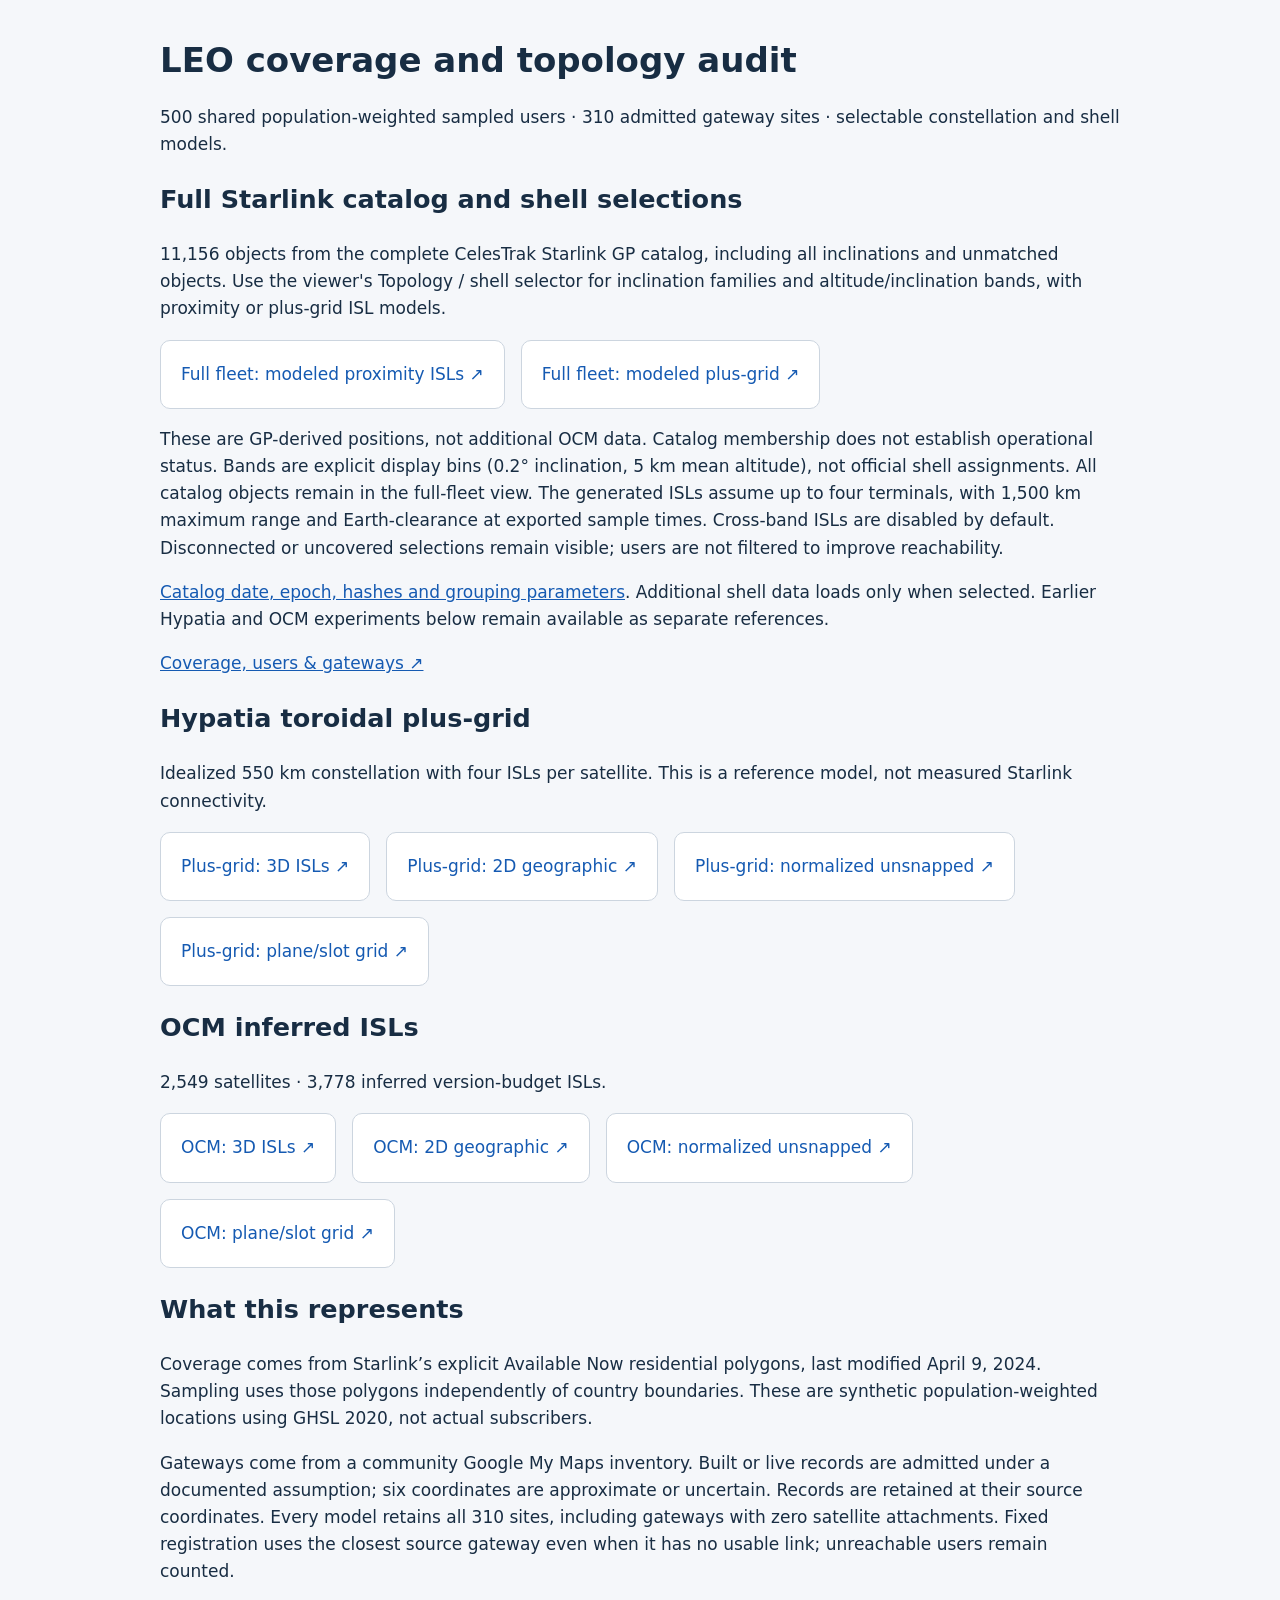
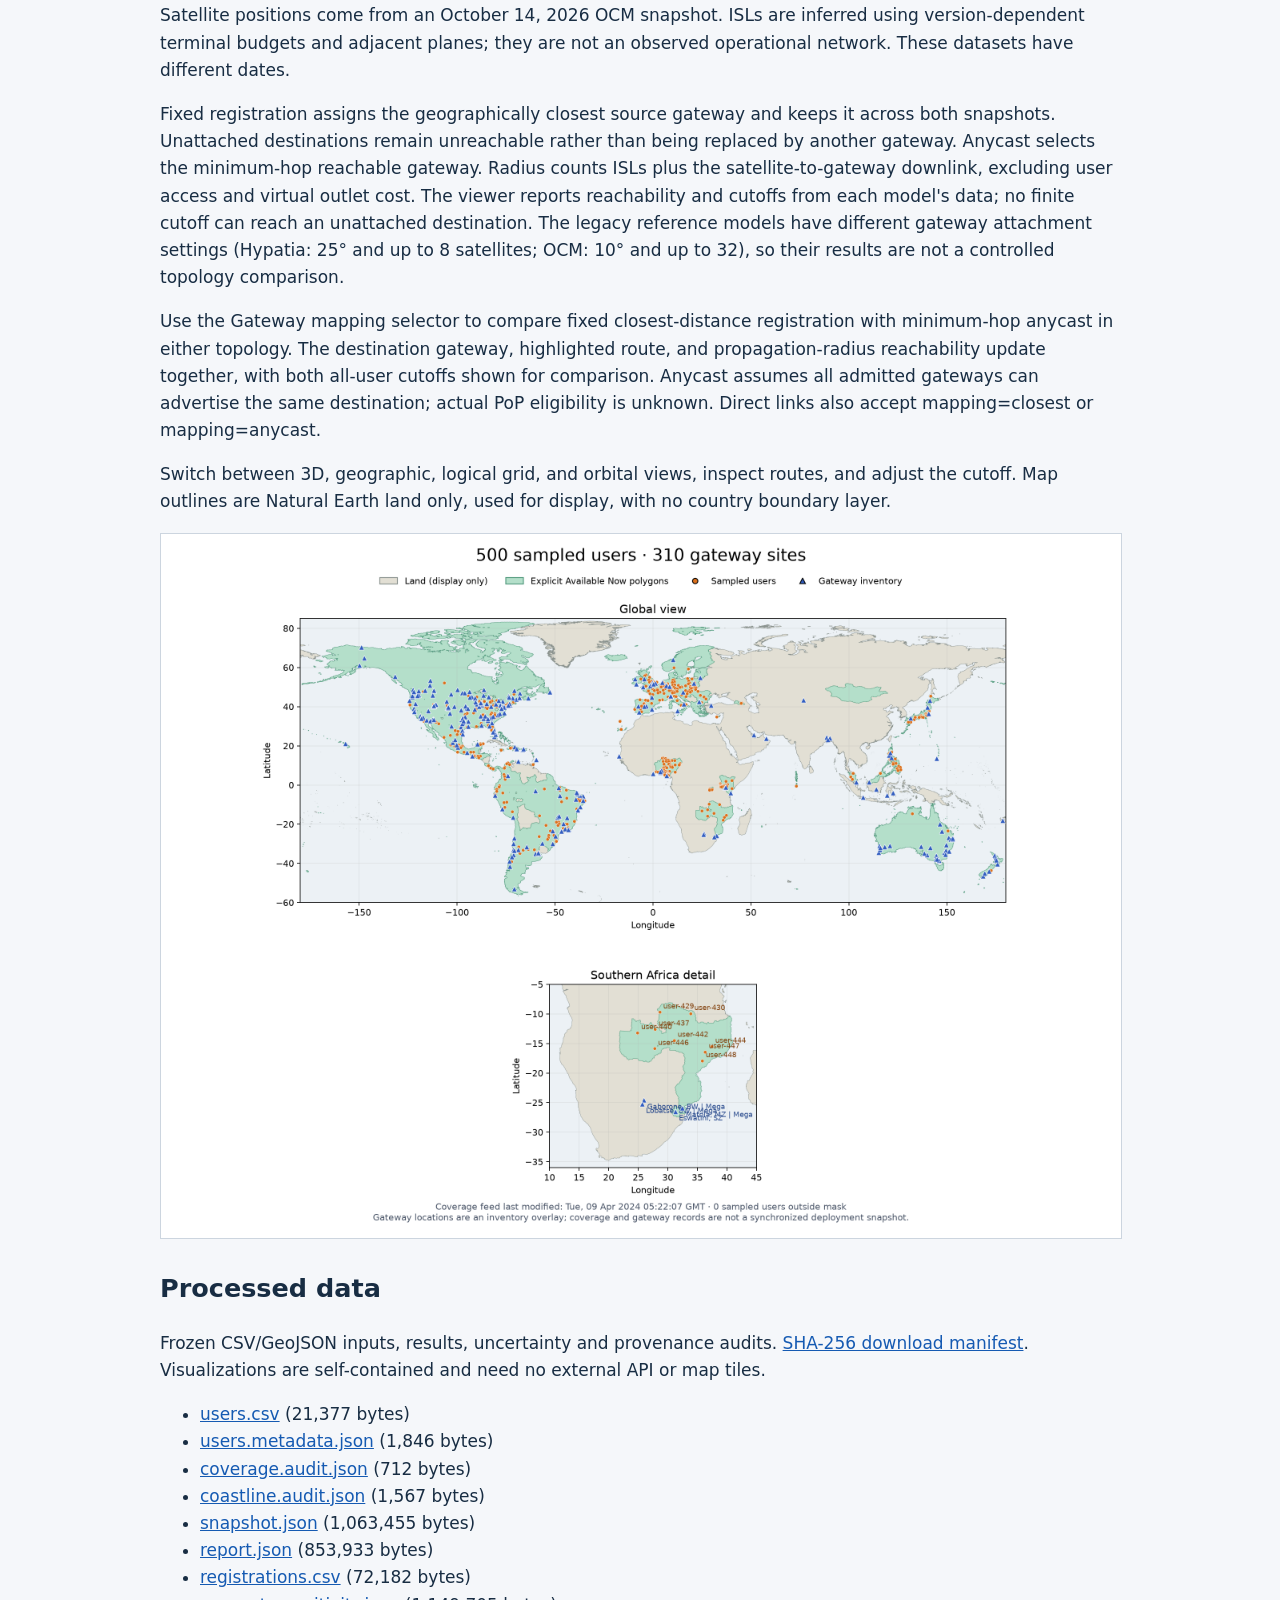
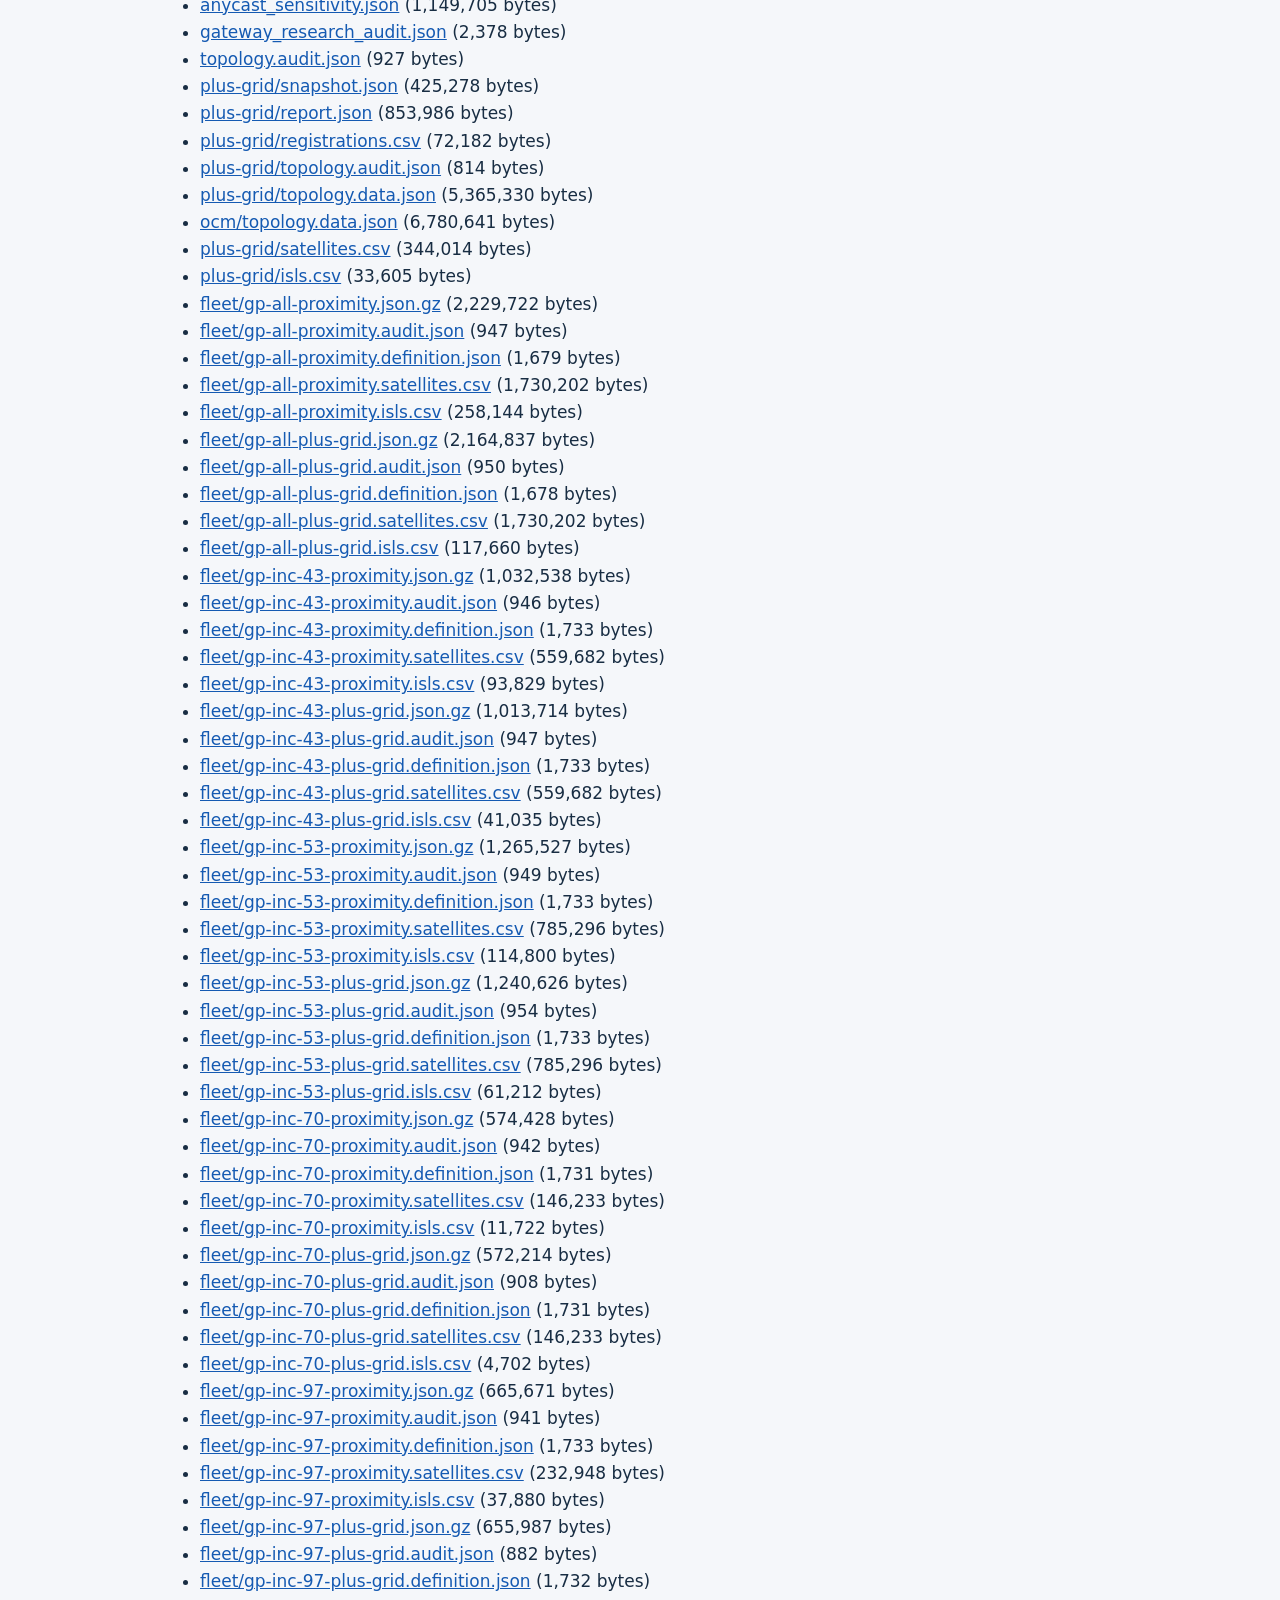
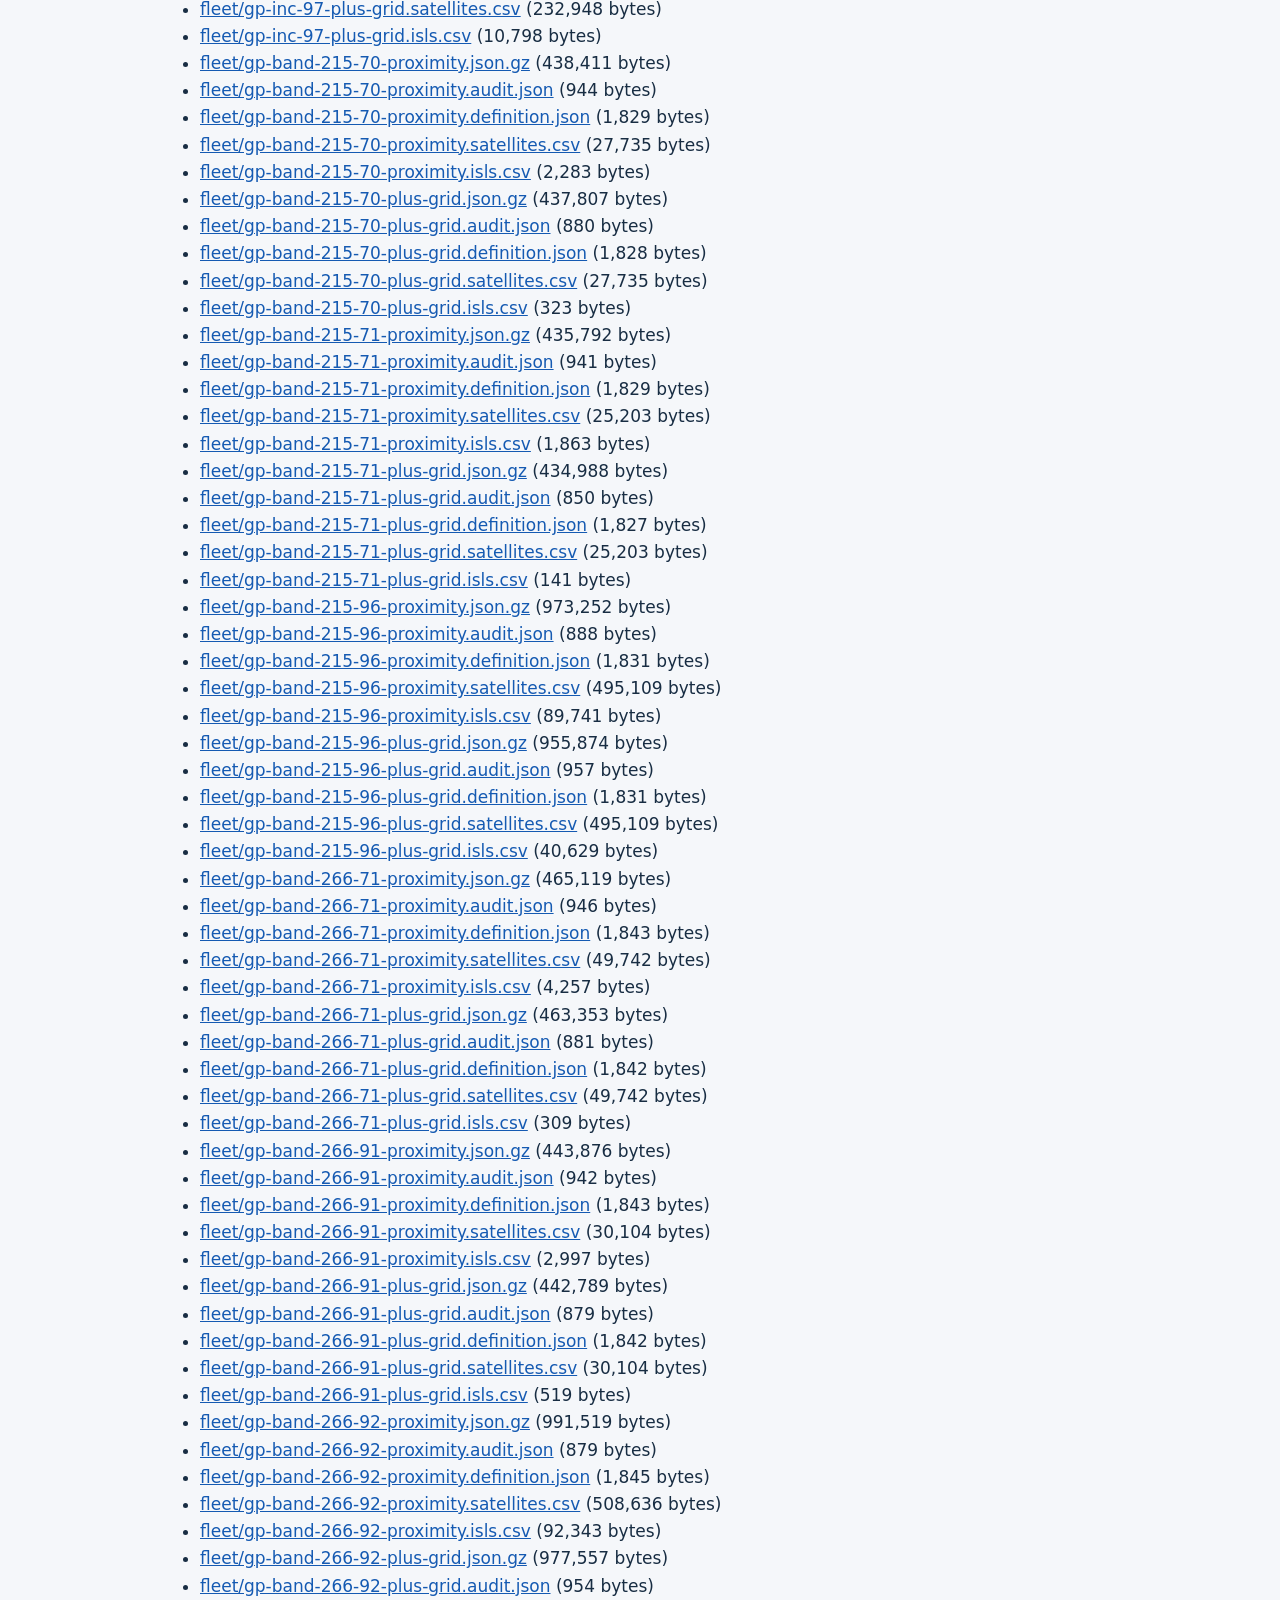
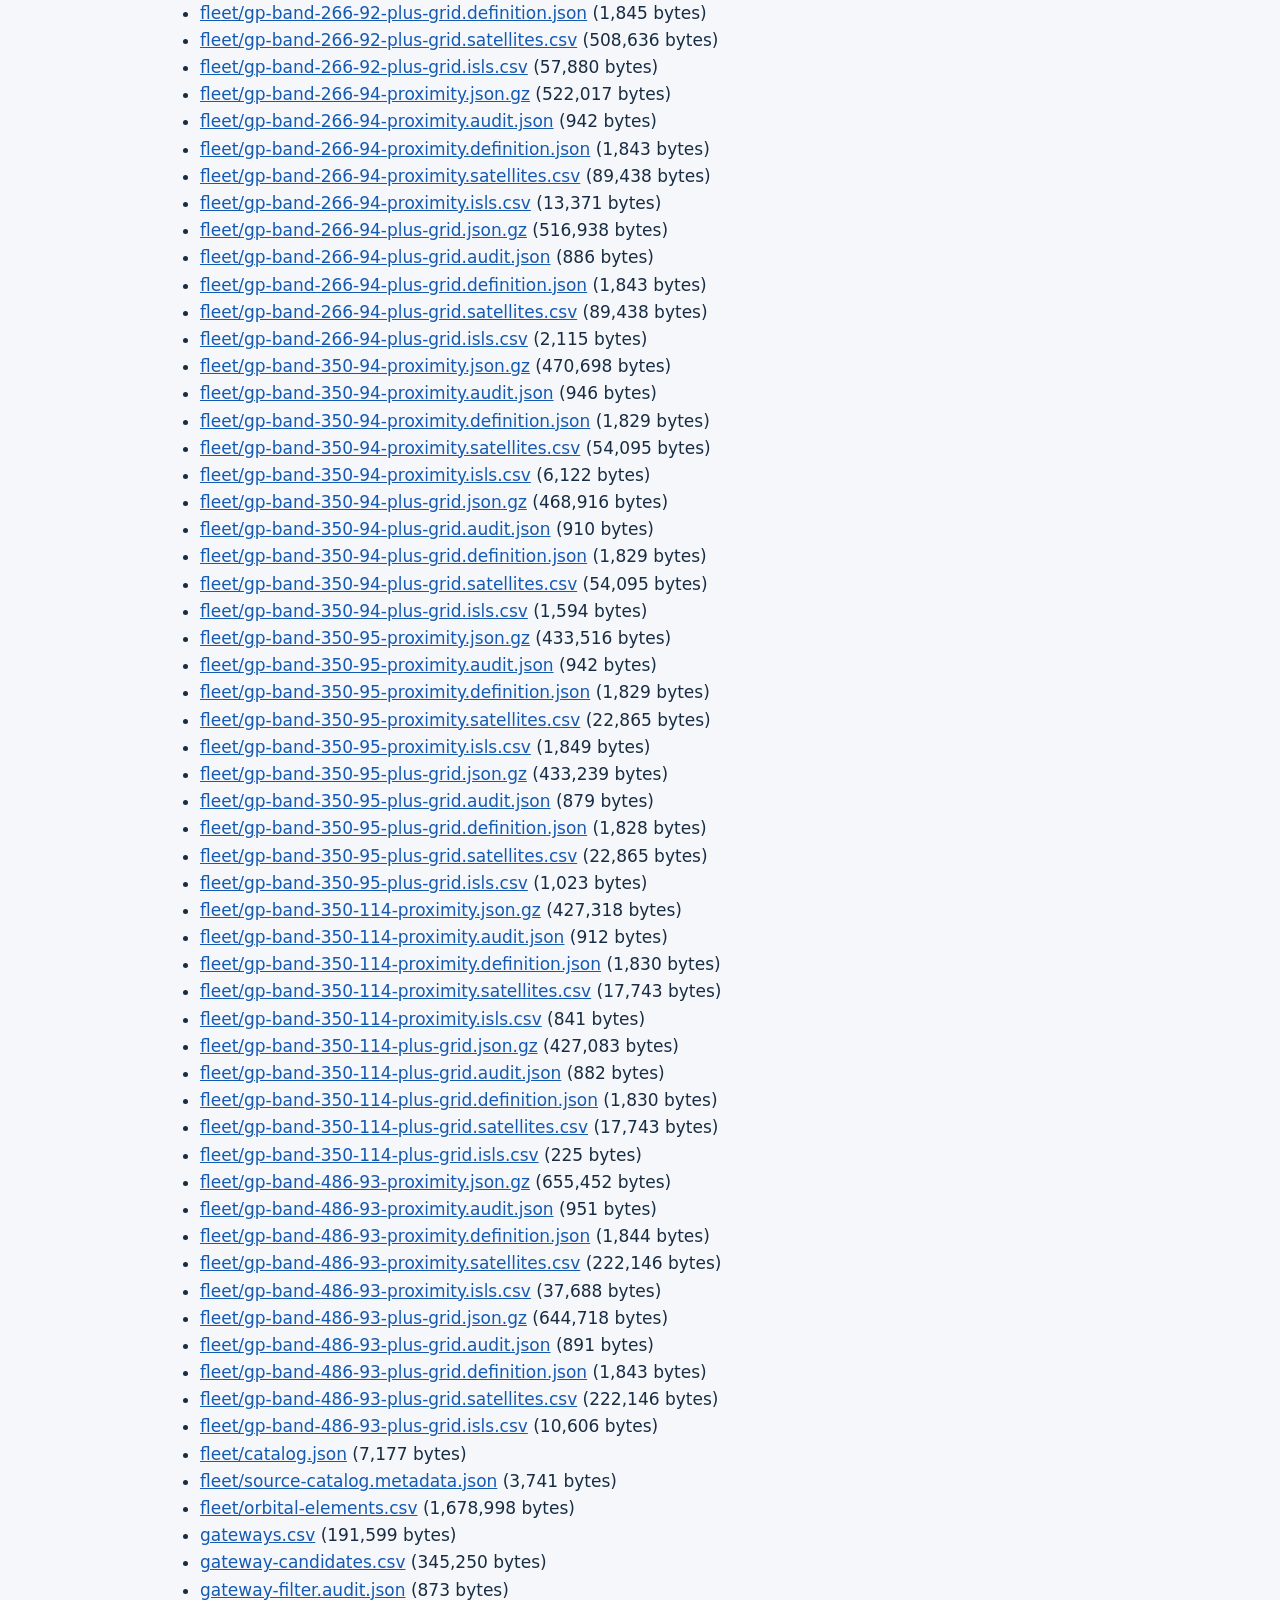
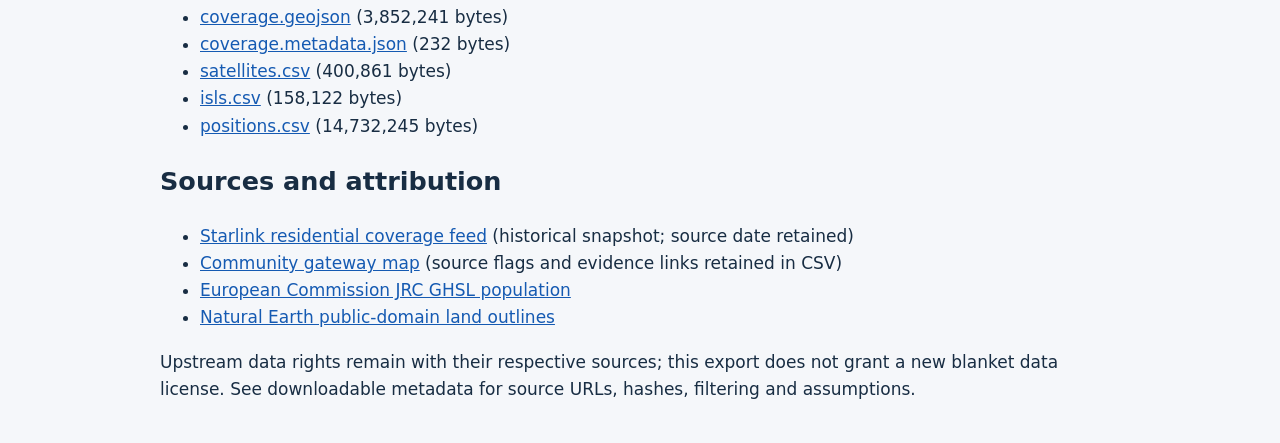
==== commit ac2da8e1: "Retain every gateway in all topology and shell views Rebuild processed snapshots and paths with all " ====
--- a/site/index.html
+++ b/site/index.html
@@ -10,11 +10,11 @@
 <h2>OCM inferred ISLs</h2><p>2,549 satellites · 3,778 inferred version-budget ISLs.</p>
 <div class="cards"><a href="topology.html?topology=ocm&amp;view=3d">OCM: 3D ISLs ↗</a><a href="topology.html?topology=ocm&amp;view=map">OCM: 2D geographic ↗</a><a href="topology.html?topology=ocm&amp;view=orbital">OCM: normalized unsnapped ↗</a><a href="topology.html?topology=ocm&amp;view=grid">OCM: plane/slot grid ↗</a></div>
 <h2>What this represents</h2><p>Coverage comes from Starlink’s explicit Available Now residential polygons, last modified April 9, 2024. Sampling uses those polygons independently of country boundaries. These are synthetic population-weighted locations using GHSL 2020, not actual subscribers.</p>
-<p>Gateways come from a community Google My Maps inventory. Built or live records are admitted under a documented assumption; six coordinates are approximate or uncertain. Records are retained at their source coordinates. Shell-specific attachment exclusions differ: OCM excludes one gateway (309 eligible), and Hypatia excludes five (305 eligible). Each model's downloadable audit lists its exclusions.</p>
+<p>Gateways come from a community Google My Maps inventory. Built or live records are admitted under a documented assumption; six coordinates are approximate or uncertain. Records are retained at their source coordinates. Every model retains all 310 sites, including gateways with zero satellite attachments. Fixed registration uses the closest source gateway even when it has no usable link; unreachable users remain counted.</p>
 <p>Satellite positions come from an October 14, 2026 OCM snapshot. ISLs are inferred using version-dependent terminal budgets and adjacent planes; they are not an observed operational network. These datasets have different dates.</p>
-<p>Fixed registration assigns the geographically closest eligible gateway and keeps it across both snapshots. The required physical propagation radius is <strong>7 hops for OCM</strong> and <strong>10 hops for plus-grid</strong>. With optimistic all-gateways-eligible anycast, both models need <strong>3 physical hops</strong> (at most 2 ISLs + 1 satellite-to-gateway link) to reach all 500 users in either snapshot. User access and virtual outlet cost are excluded from the viewer's radius. Raw DV reports retain their original cost convention, including outlet 1; actual PoP eligibility is unknown.</p>
+<p>Fixed registration assigns the geographically closest source gateway and keeps it across both snapshots. Unattached destinations remain unreachable rather than being replaced by another gateway. Anycast selects the minimum-hop reachable gateway. Radius counts ISLs plus the satellite-to-gateway downlink, excluding user access and virtual outlet cost. The viewer reports reachability and cutoffs from each model's data; no finite cutoff can reach an unattached destination. The legacy reference models have different gateway attachment settings (Hypatia: 25° and up to 8 satellites; OCM: 10° and up to 32), so their results are not a controlled topology comparison.</p>
 <p>Use the Gateway mapping selector to compare fixed closest-distance registration with minimum-hop anycast in either topology. The destination gateway, highlighted route, and propagation-radius reachability update together, with both all-user cutoffs shown for comparison. Anycast assumes all admitted gateways can advertise the same destination; actual PoP eligibility is unknown. Direct links also accept mapping=closest or mapping=anycast.</p>
 <p>Switch between 3D, geographic, logical grid, and orbital views, inspect routes, and adjust the cutoff. Map outlines are Natural Earth land only, used for display, with no country boundary layer.</p>
 <a href="coverage-map.html"><img src="coverage-map.png" alt="World and southern Africa audit of sampled users and gateways"></a>
-<h2>Processed data</h2><p>Frozen CSV/GeoJSON inputs, results, uncertainty and provenance audits. <a href="data/manifest.json">SHA-256 download manifest</a>. Visualizations are self-contained and need no external API or map tiles.</p><ul><li><a href="data/users.csv">users.csv</a> (21,377 bytes)</li><li><a href="data/users.metadata.json">users.metadata.json</a> (1,846 bytes)</li><li><a href="data/coverage.audit.json">coverage.audit.json</a> (712 bytes)</li><li><a href="data/coastline.audit.json">coastline.audit.json</a> (1,567 bytes)</li><li><a href="data/snapshot.json">snapshot.json</a> (1,064,212 bytes)</li><li><a href="data/report.json">report.json</a> (854,878 bytes)</li><li><a href="data/registrations.csv">registrations.csv</a> (72,182 bytes)</li><li><a href="data/anycast_sensitivity.json">anycast_sensitivity.json</a> (1,150,650 bytes)</li><li><a href="data/gateway_research_audit.json">gateway_research_audit.json</a> (2,322 bytes)</li><li><a href="data/topology.audit.json">topology.audit.json</a> (927 bytes)</li><li><a href="data/plus-grid/snapshot.json">plus-grid/snapshot.json</a> (425,338 bytes)</li><li><a href="data/plus-grid/report.json">plus-grid/report.json</a> (854,782 bytes)</li><li><a href="data/plus-grid/registrations.csv">plus-grid/registrations.csv</a> (72,182 bytes)</li><li><a href="data/plus-grid/topology.audit.json">plus-grid/topology.audit.json</a> (810 bytes)</li><li><a href="data/plus-grid/topology.data.json">plus-grid/topology.data.json</a> (5,365,728 bytes)</li><li><a href="data/ocm/topology.data.json">ocm/topology.data.json</a> (6,781,322 bytes)</li><li><a href="data/plus-grid/satellites.csv">plus-grid/satellites.csv</a> (344,014 bytes)</li><li><a href="data/plus-grid/isls.csv">plus-grid/isls.csv</a> (33,605 bytes)</li><li><a href="data/fleet/gp-all-proximity.json.gz">fleet/gp-all-proximity.json.gz</a> (2,229,764 bytes)</li><li><a href="data/fleet/gp-all-proximity.audit.json">fleet/gp-all-proximity.audit.json</a> (947 bytes)</li><li><a href="data/fleet/gp-all-proximity.definition.json">fleet/gp-all-proximity.definition.json</a> (1,679 bytes)</li><li><a href="data/fleet/gp-all-proximity.satellites.csv">fleet/gp-all-proximity.satellites.csv</a> (1,730,202 bytes)</li><li><a href="data/fleet/gp-all-proximity.isls.csv">fleet/gp-all-proximity.isls.csv</a> (258,144 bytes)</li><li><a href="data/fleet/gp-all-plus-grid.json.gz">fleet/gp-all-plus-grid.json.gz</a> (2,164,864 bytes)</li><li><a href="data/fleet/gp-all-plus-grid.audit.json">fleet/gp-all-plus-grid.audit.json</a> (950 bytes)</li><li><a href="data/fleet/gp-all-plus-grid.definition.json">fleet/gp-all-plus-grid.definition.json</a> (1,678 bytes)</li><li><a href="data/fleet/gp-all-plus-grid.satellites.csv">fleet/gp-all-plus-grid.satellites.csv</a> (1,730,202 bytes)</li><li><a href="data/fleet/gp-all-plus-grid.isls.csv">fleet/gp-all-plus-grid.isls.csv</a> (117,660 bytes)</li><li><a href="data/fleet/gp-inc-43-proximity.json.gz">fleet/gp-inc-43-proximity.json.gz</a> (1,032,529 bytes)</li><li><a href="data/fleet/gp-inc-43-proximity.audit.json">fleet/gp-inc-43-proximity.audit.json</a> (946 bytes)</li><li><a href="data/fleet/gp-inc-43-proximity.definition.json">fleet/gp-inc-43-proximity.definition.json</a> (1,733 bytes)</li><li><a href="data/fleet/gp-inc-43-proximity.satellites.csv">fleet/gp-inc-43-proximity.satellites.csv</a> (559,682 bytes)</li><li><a href="data/fleet/gp-inc-43-proximity.isls.csv">fleet/gp-inc-43-proximity.isls.csv</a> (93,829 bytes)</li><li><a href="data/fleet/gp-inc-43-plus-grid.json.gz">fleet/gp-inc-43-plus-grid.json.gz</a> (1,013,701 bytes)</li><li><a href="data/fleet/gp-inc-43-plus-grid.audit.json">fleet/gp-inc-43-plus-grid.audit.json</a> (947 bytes)</li><li><a href="data/fleet/gp-inc-43-plus-grid.definition.json">fleet/gp-inc-43-plus-grid.definition.json</a> (1,733 bytes)</li><li><a href="data/fleet/gp-inc-43-plus-grid.satellites.csv">fleet/gp-inc-43-plus-grid.satellites.csv</a> (559,682 bytes)</li><li><a href="data/fleet/gp-inc-43-plus-grid.isls.csv">fleet/gp-inc-43-plus-grid.isls.csv</a> (41,035 bytes)</li><li><a href="data/fleet/gp-inc-53-proximity.json.gz">fleet/gp-inc-53-proximity.json.gz</a> (1,265,562 bytes)</li><li><a href="data/fleet/gp-inc-53-proximity.audit.json">fleet/gp-inc-53-proximity.audit.json</a> (949 bytes)</li><li><a href="data/fleet/gp-inc-53-proximity.definition.json">fleet/gp-inc-53-proximity.definition.json</a> (1,733 bytes)</li><li><a href="data/fleet/gp-inc-53-proximity.satellites.csv">fleet/gp-inc-53-proximity.satellites.csv</a> (785,296 bytes)</li><li><a href="data/fleet/gp-inc-53-proximity.isls.csv">fleet/gp-inc-53-proximity.isls.csv</a> (114,800 bytes)</li><li><a href="data/fleet/gp-inc-53-plus-grid.json.gz">fleet/gp-inc-53-plus-grid.json.gz</a> (1,240,672 bytes)</li><li><a href="data/fleet/gp-inc-53-plus-grid.audit.json">fleet/gp-inc-53-plus-grid.audit.json</a> (954 bytes)</li><li><a href="data/fleet/gp-inc-53-plus-grid.definition.json">fleet/gp-inc-53-plus-grid.definition.json</a> (1,733 bytes)</li><li><a href="data/fleet/gp-inc-53-plus-grid.satellites.csv">fleet/gp-inc-53-plus-grid.satellites.csv</a> (785,296 bytes)</li><li><a href="data/fleet/gp-inc-53-plus-grid.isls.csv">fleet/gp-inc-53-plus-grid.isls.csv</a> (61,212 bytes)</li><li><a href="data/fleet/gp-inc-70-proximity.json.gz">fleet/gp-inc-70-proximity.json.gz</a> (574,468 bytes)</li><li><a href="data/fleet/gp-inc-70-proximity.audit.json">fleet/gp-inc-70-proximity.audit.json</a> (942 bytes)</li><li><a href="data/fleet/gp-inc-70-proximity.definition.json">fleet/gp-inc-70-proximity.definition.json</a> (1,731 bytes)</li><li><a href="data/fleet/gp-inc-70-proximity.satellites.csv">fleet/gp-inc-70-proximity.satellites.csv</a> (146,233 bytes)</li><li><a href="data/fleet/gp-inc-70-proximity.isls.csv">fleet/gp-inc-70-proximity.isls.csv</a> (11,722 bytes)</li><li><a href="data/fleet/gp-inc-70-plus-grid.json.gz">fleet/gp-inc-70-plus-grid.json.gz</a> (572,245 bytes)</li><li><a href="data/fleet/gp-inc-70-plus-grid.audit.json">fleet/gp-inc-70-plus-grid.audit.json</a> (908 bytes)</li><li><a href="data/fleet/gp-inc-70-plus-grid.definition.json">fleet/gp-inc-70-plus-grid.definition.json</a> (1,731 bytes)</li><li><a href="data/fleet/gp-inc-70-plus-grid.satellites.csv">fleet/gp-inc-70-plus-grid.satellites.csv</a> (146,233 bytes)</li><li><a href="data/fleet/gp-inc-70-plus-grid.isls.csv">fleet/gp-inc-70-plus-grid.isls.csv</a> (4,702 bytes)</li><li><a href="data/fleet/gp-inc-97-proximity.json.gz">fleet/gp-inc-97-proximity.json.gz</a> (665,698 bytes)</li><li><a href="data/fleet/gp-inc-97-proximity.audit.json">fleet/gp-inc-97-proximity.audit.json</a> (941 bytes)</li><li><a href="data/fleet/gp-inc-97-proximity.definition.json">fleet/gp-inc-97-proximity.definition.json</a> (1,733 bytes)</li><li><a href="data/fleet/gp-inc-97-proximity.satellites.csv">fleet/gp-inc-97-proximity.satellites.csv</a> (232,948 bytes)</li><li><a href="data/fleet/gp-inc-97-proximity.isls.csv">fleet/gp-inc-97-proximity.isls.csv</a> (37,880 bytes)</li><li><a href="data/fleet/gp-inc-97-plus-grid.json.gz">fleet/gp-inc-97-plus-grid.json.gz</a> (656,026 bytes)</li><li><a href="data/fleet/gp-inc-97-plus-grid.audit.json">fleet/gp-inc-97-plus-grid.audit.json</a> (882 bytes)</li><li><a href="data/fleet/gp-inc-97-plus-grid.definition.json">fleet/gp-inc-97-plus-grid.definition.json</a> (1,732 bytes)</li><li><a href="data/fleet/gp-inc-97-plus-grid.satellites.csv">fleet/gp-inc-97-plus-grid.satellites.csv</a> (232,948 bytes)</li><li><a href="data/fleet/gp-inc-97-plus-grid.isls.csv">fleet/gp-inc-97-plus-grid.isls.csv</a> (10,798 bytes)</li><li><a href="data/fleet/gp-band-215-70-proximity.json.gz">fleet/gp-band-215-70-proximity.json.gz</a> (438,431 bytes)</li><li><a href="data/fleet/gp-band-215-70-proximity.audit.json">fleet/gp-band-215-70-proximity.audit.json</a> (944 bytes)</li><li><a href="data/fleet/gp-band-215-70-proximity.definition.json">fleet/gp-band-215-70-proximity.definition.json</a> (1,829 bytes)</li><li><a href="data/fleet/gp-band-215-70-proximity.satellites.csv">fleet/gp-band-215-70-proximity.satellites.csv</a> (27,735 bytes)</li><li><a href="data/fleet/gp-band-215-70-proximity.isls.csv">fleet/gp-band-215-70-proximity.isls.csv</a> (2,283 bytes)</li><li><a href="data/fleet/gp-band-215-70-plus-grid.json.gz">fleet/gp-band-215-70-plus-grid.json.gz</a> (437,825 bytes)</li><li><a href="data/fleet/gp-band-215-70-plus-grid.audit.json">fleet/gp-band-215-70-plus-grid.audit.json</a> (880 bytes)</li><li><a href="data/fleet/gp-band-215-70-plus-grid.definition.json">fleet/gp-band-215-70-plus-grid.definition.json</a> (1,828 bytes)</li><li><a href="data/fleet/gp-band-215-70-plus-grid.satellites.csv">fleet/gp-band-215-70-plus-grid.satellites.csv</a> (27,735 bytes)</li><li><a href="data/fleet/gp-band-215-70-plus-grid.isls.csv">fleet/gp-band-215-70-plus-grid.isls.csv</a> (323 bytes)</li><li><a href="data/fleet/gp-band-215-71-proximity.json.gz">fleet/gp-band-215-71-proximity.json.gz</a> (435,624 bytes)</li><li><a href="data/fleet/gp-band-215-71-proximity.audit.json">fleet/gp-band-215-71-proximity.audit.json</a> (941 bytes)</li><li><a href="data/fleet/gp-band-215-71-proximity.definition.json">fleet/gp-band-215-71-proximity.definition.json</a> (1,829 bytes)</li><li><a href="data/fleet/gp-band-215-71-proximity.satellites.csv">fleet/gp-band-215-71-proximity.satellites.csv</a> (25,203 bytes)</li><li><a href="data/fleet/gp-band-215-71-proximity.isls.csv">fleet/gp-band-215-71-proximity.isls.csv</a> (1,863 bytes)</li><li><a href="data/fleet/gp-band-215-71-plus-grid.json.gz">fleet/gp-band-215-71-plus-grid.json.gz</a> (434,785 bytes)</li><li><a href="data/fleet/gp-band-215-71-plus-grid.audit.json">fleet/gp-band-215-71-plus-grid.audit.json</a> (850 bytes)</li><li><a href="data/fleet/gp-band-215-71-plus-grid.definition.json">fleet/gp-band-215-71-plus-grid.definition.json</a> (1,827 bytes)</li><li><a href="data/fleet/gp-band-215-71-plus-grid.satellites.csv">fleet/gp-band-215-71-plus-grid.satellites.csv</a> (25,203 bytes)</li><li><a href="data/fleet/gp-band-215-71-plus-grid.isls.csv">fleet/gp-band-215-71-plus-grid.isls.csv</a> (141 bytes)</li><li><a href="data/fleet/gp-band-215-96-proximity.json.gz">fleet/gp-band-215-96-proximity.json.gz</a> (973,248 bytes)</li><li><a href="data/fleet/gp-band-215-96-proximity.audit.json">fleet/gp-band-215-96-proximity.audit.json</a> (888 bytes)</li><li><a href="data/fleet/gp-band-215-96-proximity.definition.json">fleet/gp-band-215-96-proximity.definition.json</a> (1,831 bytes)</li><li><a href="data/fleet/gp-band-215-96-proximity.satellites.csv">fleet/gp-band-215-96-proximity.satellites.csv</a> (495,109 bytes)</li><li><a href="data/fleet/gp-band-215-96-proximity.isls.csv">fleet/gp-band-215-96-proximity.isls.csv</a> (89,741 bytes)</li><li><a href="data/fleet/gp-band-215-96-plus-grid.json.gz">fleet/gp-band-215-96-plus-grid.json.gz</a> (955,869 bytes)</li><li><a href="data/fleet/gp-band-215-96-plus-grid.audit.json">fleet/gp-band-215-96-plus-grid.audit.json</a> (957 bytes)</li><li><a href="data/fleet/gp-band-215-96-plus-grid.definition.json">fleet/gp-band-215-96-plus-grid.definition.json</a> (1,831 bytes)</li><li><a href="data/fleet/gp-band-215-96-plus-grid.satellites.csv">fleet/gp-band-215-96-plus-grid.satellites.csv</a> (495,109 bytes)</li><li><a href="data/fleet/gp-band-215-96-plus-grid.isls.csv">fleet/gp-band-215-96-plus-grid.isls.csv</a> (40,629 bytes)</li><li><a href="data/fleet/gp-band-266-71-proximity.json.gz">fleet/gp-band-266-71-proximity.json.gz</a> (465,142 bytes)</li><li><a href="data/fleet/gp-band-266-71-proximity.audit.json">fleet/gp-band-266-71-proximity.audit.json</a> (946 bytes)</li><li><a href="data/fleet/gp-band-266-71-proximity.definition.json">fleet/gp-band-266-71-proximity.definition.json</a> (1,843 bytes)</li><li><a href="data/fleet/gp-band-266-71-proximity.satellites.csv">fleet/gp-band-266-71-proximity.satellites.csv</a> (49,742 bytes)</li><li><a href="data/fleet/gp-band-266-71-proximity.isls.csv">fleet/gp-band-266-71-proximity.isls.csv</a> (4,257 bytes)</li><li><a href="data/fleet/gp-band-266-71-plus-grid.json.gz">fleet/gp-band-266-71-plus-grid.json.gz</a> (463,370 bytes)</li><li><a href="data/fleet/gp-band-266-71-plus-grid.audit.json">fleet/gp-band-266-71-plus-grid.audit.json</a> (881 bytes)</li><li><a href="data/fleet/gp-band-266-71-plus-grid.definition.json">fleet/gp-band-266-71-plus-grid.definition.json</a> (1,842 bytes)</li><li><a href="data/fleet/gp-band-266-71-plus-grid.satellites.csv">fleet/gp-band-266-71-plus-grid.satellites.csv</a> (49,742 bytes)</li><li><a href="data/fleet/gp-band-266-71-plus-grid.isls.csv">fleet/gp-band-266-71-plus-grid.isls.csv</a> (309 bytes)</li><li><a href="data/fleet/gp-band-266-91-proximity.json.gz">fleet/gp-band-266-91-proximity.json.gz</a> (443,884 bytes)</li><li><a href="data/fleet/gp-band-266-91-proximity.audit.json">fleet/gp-band-266-91-proximity.audit.json</a> (942 bytes)</li><li><a href="data/fleet/gp-band-266-91-proximity.definition.json">fleet/gp-band-266-91-proximity.definition.json</a> (1,843 bytes)</li><li><a href="data/fleet/gp-band-266-91-proximity.satellites.csv">fleet/gp-band-266-91-proximity.satellites.csv</a> (30,104 bytes)</li><li><a href="data/fleet/gp-band-266-91-proximity.isls.csv">fleet/gp-band-266-91-proximity.isls.csv</a> (2,997 bytes)</li><li><a href="data/fleet/gp-band-266-91-plus-grid.json.gz">fleet/gp-band-266-91-plus-grid.json.gz</a> (442,795 bytes)</li><li><a href="data/fleet/gp-band-266-91-plus-grid.audit.json">fleet/gp-band-266-91-plus-grid.audit.json</a> (879 bytes)</li><li><a href="data/fleet/gp-band-266-91-plus-grid.definition.json">fleet/gp-band-266-91-plus-grid.definition.json</a> (1,842 bytes)</li><li><a href="data/fleet/gp-band-266-91-plus-grid.satellites.csv">fleet/gp-band-266-91-plus-grid.satellites.csv</a> (30,104 bytes)</li><li><a href="data/fleet/gp-band-266-91-plus-grid.isls.csv">fleet/gp-band-266-91-plus-grid.isls.csv</a> (519 bytes)</li><li><a href="data/fleet/gp-band-266-92-proximity.json.gz">fleet/gp-band-266-92-proximity.json.gz</a> (991,562 bytes)</li><li><a href="data/fleet/gp-band-266-92-proximity.audit.json">fleet/gp-band-266-92-proximity.audit.json</a> (879 bytes)</li><li><a href="data/fleet/gp-band-266-92-proximity.definition.json">fleet/gp-band-266-92-proximity.definition.json</a> (1,845 bytes)</li><li><a href="data/fleet/gp-band-266-92-proximity.satellites.csv">fleet/gp-band-266-92-proximity.satellites.csv</a> (508,636 bytes)</li><li><a href="data/fleet/gp-band-266-92-proximity.isls.csv">fleet/gp-band-266-92-proximity.isls.csv</a> (92,343 bytes)</li><li><a href="data/fleet/gp-band-266-92-plus-grid.json.gz">fleet/gp-band-266-92-plus-grid.json.gz</a> (977,586 bytes)</li><li><a href="data/fleet/gp-band-266-92-plus-grid.audit.json">fleet/gp-band-266-92-plus-grid.audit.json</a> (954 bytes)</li><li><a href="data/fleet/gp-band-266-92-plus-grid.definition.json">fleet/gp-band-266-92-plus-grid.definition.json</a> (1,845 bytes)</li><li><a href="data/fleet/gp-band-266-92-plus-grid.satellites.csv">fleet/gp-band-266-92-plus-grid.satellites.csv</a> (508,636 bytes)</li><li><a href="data/fleet/gp-band-266-92-plus-grid.isls.csv">fleet/gp-band-266-92-plus-grid.isls.csv</a> (57,880 bytes)</li><li><a href="data/fleet/gp-band-266-94-proximity.json.gz">fleet/gp-band-266-94-proximity.json.gz</a> (522,061 bytes)</li><li><a href="data/fleet/gp-band-266-94-proximity.audit.json">fleet/gp-band-266-94-proximity.audit.json</a> (942 bytes)</li><li><a href="data/fleet/gp-band-266-94-proximity.definition.json">fleet/gp-band-266-94-proximity.definition.json</a> (1,843 bytes)</li><li><a href="data/fleet/gp-band-266-94-proximity.satellites.csv">fleet/gp-band-266-94-proximity.satellites.csv</a> (89,438 bytes)</li><li><a href="data/fleet/gp-band-266-94-proximity.isls.csv">fleet/gp-band-266-94-proximity.isls.csv</a> (13,371 bytes)</li><li><a href="data/fleet/gp-band-266-94-plus-grid.json.gz">fleet/gp-band-266-94-plus-grid.json.gz</a> (516,970 bytes)</li><li><a href="data/fleet/gp-band-266-94-plus-grid.audit.json">fleet/gp-band-266-94-plus-grid.audit.json</a> (886 bytes)</li><li><a href="data/fleet/gp-band-266-94-plus-grid.definition.json">fleet/gp-band-266-94-plus-grid.definition.json</a> (1,843 bytes)</li><li><a href="data/fleet/gp-band-266-94-plus-grid.satellites.csv">fleet/gp-band-266-94-plus-grid.satellites.csv</a> (89,438 bytes)</li><li><a href="data/fleet/gp-band-266-94-plus-grid.isls.csv">fleet/gp-band-266-94-plus-grid.isls.csv</a> (2,115 bytes)</li><li><a href="data/fleet/gp-band-350-94-proximity.json.gz">fleet/gp-band-350-94-proximity.json.gz</a> (470,688 bytes)</li><li><a href="data/fleet/gp-band-350-94-proximity.audit.json">fleet/gp-band-350-94-proximity.audit.json</a> (946 bytes)</li><li><a href="data/fleet/gp-band-350-94-proximity.definition.json">fleet/gp-band-350-94-proximity.definition.json</a> (1,829 bytes)</li><li><a href="data/fleet/gp-band-350-94-proximity.satellites.csv">fleet/gp-band-350-94-proximity.satellites.csv</a> (54,095 bytes)</li><li><a href="data/fleet/gp-band-350-94-proximity.isls.csv">fleet/gp-band-350-94-proximity.isls.csv</a> (6,122 bytes)</li><li><a href="data/fleet/gp-band-350-94-plus-grid.json.gz">fleet/gp-band-350-94-plus-grid.json.gz</a> (468,911 bytes)</li><li><a href="data/fleet/gp-band-350-94-plus-grid.audit.json">fleet/gp-band-350-94-plus-grid.audit.json</a> (910 bytes)</li><li><a href="data/fleet/gp-band-350-94-plus-grid.definition.json">fleet/gp-band-350-94-plus-grid.definition.json</a> (1,829 bytes)</li><li><a href="data/fleet/gp-band-350-94-plus-grid.satellites.csv">fleet/gp-band-350-94-plus-grid.satellites.csv</a> (54,095 bytes)</li><li><a href="data/fleet/gp-band-350-94-plus-grid.isls.csv">fleet/gp-band-350-94-plus-grid.isls.csv</a> (1,594 bytes)</li><li><a href="data/fleet/gp-band-350-95-proximity.json.gz">fleet/gp-band-350-95-proximity.json.gz</a> (433,437 bytes)</li><li><a href="data/fleet/gp-band-350-95-proximity.audit.json">fleet/gp-band-350-95-proximity.audit.json</a> (942 bytes)</li><li><a href="data/fleet/gp-band-350-95-proximity.definition.json">fleet/gp-band-350-95-proximity.definition.json</a> (1,829 bytes)</li><li><a href="data/fleet/gp-band-350-95-proximity.satellites.csv">fleet/gp-band-350-95-proximity.satellites.csv</a> (22,865 bytes)</li><li><a href="data/fleet/gp-band-350-95-proximity.isls.csv">fleet/gp-band-350-95-proximity.isls.csv</a> (1,849 bytes)</li><li><a href="data/fleet/gp-band-350-95-plus-grid.json.gz">fleet/gp-band-350-95-plus-grid.json.gz</a> (433,155 bytes)</li><li><a href="data/fleet/gp-band-350-95-plus-grid.audit.json">fleet/gp-band-350-95-plus-grid.audit.json</a> (879 bytes)</li><li><a href="data/fleet/gp-band-350-95-plus-grid.definition.json">fleet/gp-band-350-95-plus-grid.definition.json</a> (1,828 bytes)</li><li><a href="data/fleet/gp-band-350-95-plus-grid.satellites.csv">fleet/gp-band-350-95-plus-grid.satellites.csv</a> (22,865 bytes)</li><li><a href="data/fleet/gp-band-350-95-plus-grid.isls.csv">fleet/gp-band-350-95-plus-grid.isls.csv</a> (1,023 bytes)</li><li><a href="data/fleet/gp-band-350-114-proximity.json.gz">fleet/gp-band-350-114-proximity.json.gz</a> (427,078 bytes)</li><li><a href="data/fleet/gp-band-350-114-proximity.audit.json">fleet/gp-band-350-114-proximity.audit.json</a> (912 bytes)</li><li><a href="data/fleet/gp-band-350-114-proximity.definition.json">fleet/gp-band-350-114-proximity.definition.json</a> (1,830 bytes)</li><li><a href="data/fleet/gp-band-350-114-proximity.satellites.csv">fleet/gp-band-350-114-proximity.satellites.csv</a> (17,743 bytes)</li><li><a href="data/fleet/gp-band-350-114-proximity.isls.csv">fleet/gp-band-350-114-proximity.isls.csv</a> (841 bytes)</li><li><a href="data/fleet/gp-band-350-114-plus-grid.json.gz">fleet/gp-band-350-114-plus-grid.json.gz</a> (426,845 bytes)</li><li><a href="data/fleet/gp-band-350-114-plus-grid.audit.json">fleet/gp-band-350-114-plus-grid.audit.json</a> (882 bytes)</li><li><a href="data/fleet/gp-band-350-114-plus-grid.definition.json">fleet/gp-band-350-114-plus-grid.definition.json</a> (1,830 bytes)</li><li><a href="data/fleet/gp-band-350-114-plus-grid.satellites.csv">fleet/gp-band-350-114-plus-grid.satellites.csv</a> (17,743 bytes)</li><li><a href="data/fleet/gp-band-350-114-plus-grid.isls.csv">fleet/gp-band-350-114-plus-grid.isls.csv</a> (225 bytes)</li><li><a href="data/fleet/gp-band-486-93-proximity.json.gz">fleet/gp-band-486-93-proximity.json.gz</a> (655,469 bytes)</li><li><a href="data/fleet/gp-band-486-93-proximity.audit.json">fleet/gp-band-486-93-proximity.audit.json</a> (951 bytes)</li><li><a href="data/fleet/gp-band-486-93-proximity.definition.json">fleet/gp-band-486-93-proximity.definition.json</a> (1,844 bytes)</li><li><a href="data/fleet/gp-band-486-93-proximity.satellites.csv">fleet/gp-band-486-93-proximity.satellites.csv</a> (222,146 bytes)</li><li><a href="data/fleet/gp-band-486-93-proximity.isls.csv">fleet/gp-band-486-93-proximity.isls.csv</a> (37,688 bytes)</li><li><a href="data/fleet/gp-band-486-93-plus-grid.json.gz">fleet/gp-band-486-93-plus-grid.json.gz</a> (644,767 bytes)</li><li><a href="data/fleet/gp-band-486-93-plus-grid.audit.json">fleet/gp-band-486-93-plus-grid.audit.json</a> (891 bytes)</li><li><a href="data/fleet/gp-band-486-93-plus-grid.definition.json">fleet/gp-band-486-93-plus-grid.definition.json</a> (1,843 bytes)</li><li><a href="data/fleet/gp-band-486-93-plus-grid.satellites.csv">fleet/gp-band-486-93-plus-grid.satellites.csv</a> (222,146 bytes)</li><li><a href="data/fleet/gp-band-486-93-plus-grid.isls.csv">fleet/gp-band-486-93-plus-grid.isls.csv</a> (10,606 bytes)</li><li><a href="data/fleet/catalog.json">fleet/catalog.json</a> (7,177 bytes)</li><li><a href="data/fleet/source-catalog.metadata.json">fleet/source-catalog.metadata.json</a> (3,741 bytes)</li><li><a href="data/fleet/orbital-elements.csv">fleet/orbital-elements.csv</a> (1,678,998 bytes)</li><li><a href="data/gateways.csv">gateways.csv</a> (191,599 bytes)</li><li><a href="data/gateway-candidates.csv">gateway-candidates.csv</a> (345,250 bytes)</li><li><a href="data/gateway-filter.audit.json">gateway-filter.audit.json</a> (873 bytes)</li><li><a href="data/coverage.geojson">coverage.geojson</a> (3,852,241 bytes)</li><li><a href="data/coverage.metadata.json">coverage.metadata.json</a> (232 bytes)</li><li><a href="data/satellites.csv">satellites.csv</a> (400,861 bytes)</li><li><a href="data/isls.csv">isls.csv</a> (158,122 bytes)</li><li><a href="data/positions.csv">positions.csv</a> (14,732,245 bytes)</li></ul>
+<h2>Processed data</h2><p>Frozen CSV/GeoJSON inputs, results, uncertainty and provenance audits. <a href="data/manifest.json">SHA-256 download manifest</a>. Visualizations are self-contained and need no external API or map tiles.</p><ul><li><a href="data/users.csv">users.csv</a> (21,377 bytes)</li><li><a href="data/users.metadata.json">users.metadata.json</a> (1,846 bytes)</li><li><a href="data/coverage.audit.json">coverage.audit.json</a> (712 bytes)</li><li><a href="data/coastline.audit.json">coastline.audit.json</a> (1,567 bytes)</li><li><a href="data/snapshot.json">snapshot.json</a> (1,063,455 bytes)</li><li><a href="data/report.json">report.json</a> (853,933 bytes)</li><li><a href="data/registrations.csv">registrations.csv</a> (72,182 bytes)</li><li><a href="data/anycast_sensitivity.json">anycast_sensitivity.json</a> (1,149,705 bytes)</li><li><a href="data/gateway_research_audit.json">gateway_research_audit.json</a> (2,378 bytes)</li><li><a href="data/topology.audit.json">topology.audit.json</a> (927 bytes)</li><li><a href="data/plus-grid/snapshot.json">plus-grid/snapshot.json</a> (425,278 bytes)</li><li><a href="data/plus-grid/report.json">plus-grid/report.json</a> (853,986 bytes)</li><li><a href="data/plus-grid/registrations.csv">plus-grid/registrations.csv</a> (72,182 bytes)</li><li><a href="data/plus-grid/topology.audit.json">plus-grid/topology.audit.json</a> (814 bytes)</li><li><a href="data/plus-grid/topology.data.json">plus-grid/topology.data.json</a> (5,365,330 bytes)</li><li><a href="data/ocm/topology.data.json">ocm/topology.data.json</a> (6,780,641 bytes)</li><li><a href="data/plus-grid/satellites.csv">plus-grid/satellites.csv</a> (344,014 bytes)</li><li><a href="data/plus-grid/isls.csv">plus-grid/isls.csv</a> (33,605 bytes)</li><li><a href="data/fleet/gp-all-proximity.json.gz">fleet/gp-all-proximity.json.gz</a> (2,229,722 bytes)</li><li><a href="data/fleet/gp-all-proximity.audit.json">fleet/gp-all-proximity.audit.json</a> (947 bytes)</li><li><a href="data/fleet/gp-all-proximity.definition.json">fleet/gp-all-proximity.definition.json</a> (1,679 bytes)</li><li><a href="data/fleet/gp-all-proximity.satellites.csv">fleet/gp-all-proximity.satellites.csv</a> (1,730,202 bytes)</li><li><a href="data/fleet/gp-all-proximity.isls.csv">fleet/gp-all-proximity.isls.csv</a> (258,144 bytes)</li><li><a href="data/fleet/gp-all-plus-grid.json.gz">fleet/gp-all-plus-grid.json.gz</a> (2,164,837 bytes)</li><li><a href="data/fleet/gp-all-plus-grid.audit.json">fleet/gp-all-plus-grid.audit.json</a> (950 bytes)</li><li><a href="data/fleet/gp-all-plus-grid.definition.json">fleet/gp-all-plus-grid.definition.json</a> (1,678 bytes)</li><li><a href="data/fleet/gp-all-plus-grid.satellites.csv">fleet/gp-all-plus-grid.satellites.csv</a> (1,730,202 bytes)</li><li><a href="data/fleet/gp-all-plus-grid.isls.csv">fleet/gp-all-plus-grid.isls.csv</a> (117,660 bytes)</li><li><a href="data/fleet/gp-inc-43-proximity.json.gz">fleet/gp-inc-43-proximity.json.gz</a> (1,032,538 bytes)</li><li><a href="data/fleet/gp-inc-43-proximity.audit.json">fleet/gp-inc-43-proximity.audit.json</a> (946 bytes)</li><li><a href="data/fleet/gp-inc-43-proximity.definition.json">fleet/gp-inc-43-proximity.definition.json</a> (1,733 bytes)</li><li><a href="data/fleet/gp-inc-43-proximity.satellites.csv">fleet/gp-inc-43-proximity.satellites.csv</a> (559,682 bytes)</li><li><a href="data/fleet/gp-inc-43-proximity.isls.csv">fleet/gp-inc-43-proximity.isls.csv</a> (93,829 bytes)</li><li><a href="data/fleet/gp-inc-43-plus-grid.json.gz">fleet/gp-inc-43-plus-grid.json.gz</a> (1,013,714 bytes)</li><li><a href="data/fleet/gp-inc-43-plus-grid.audit.json">fleet/gp-inc-43-plus-grid.audit.json</a> (947 bytes)</li><li><a href="data/fleet/gp-inc-43-plus-grid.definition.json">fleet/gp-inc-43-plus-grid.definition.json</a> (1,733 bytes)</li><li><a href="data/fleet/gp-inc-43-plus-grid.satellites.csv">fleet/gp-inc-43-plus-grid.satellites.csv</a> (559,682 bytes)</li><li><a href="data/fleet/gp-inc-43-plus-grid.isls.csv">fleet/gp-inc-43-plus-grid.isls.csv</a> (41,035 bytes)</li><li><a href="data/fleet/gp-inc-53-proximity.json.gz">fleet/gp-inc-53-proximity.json.gz</a> (1,265,527 bytes)</li><li><a href="data/fleet/gp-inc-53-proximity.audit.json">fleet/gp-inc-53-proximity.audit.json</a> (949 bytes)</li><li><a href="data/fleet/gp-inc-53-proximity.definition.json">fleet/gp-inc-53-proximity.definition.json</a> (1,733 bytes)</li><li><a href="data/fleet/gp-inc-53-proximity.satellites.csv">fleet/gp-inc-53-proximity.satellites.csv</a> (785,296 bytes)</li><li><a href="data/fleet/gp-inc-53-proximity.isls.csv">fleet/gp-inc-53-proximity.isls.csv</a> (114,800 bytes)</li><li><a href="data/fleet/gp-inc-53-plus-grid.json.gz">fleet/gp-inc-53-plus-grid.json.gz</a> (1,240,626 bytes)</li><li><a href="data/fleet/gp-inc-53-plus-grid.audit.json">fleet/gp-inc-53-plus-grid.audit.json</a> (954 bytes)</li><li><a href="data/fleet/gp-inc-53-plus-grid.definition.json">fleet/gp-inc-53-plus-grid.definition.json</a> (1,733 bytes)</li><li><a href="data/fleet/gp-inc-53-plus-grid.satellites.csv">fleet/gp-inc-53-plus-grid.satellites.csv</a> (785,296 bytes)</li><li><a href="data/fleet/gp-inc-53-plus-grid.isls.csv">fleet/gp-inc-53-plus-grid.isls.csv</a> (61,212 bytes)</li><li><a href="data/fleet/gp-inc-70-proximity.json.gz">fleet/gp-inc-70-proximity.json.gz</a> (574,428 bytes)</li><li><a href="data/fleet/gp-inc-70-proximity.audit.json">fleet/gp-inc-70-proximity.audit.json</a> (942 bytes)</li><li><a href="data/fleet/gp-inc-70-proximity.definition.json">fleet/gp-inc-70-proximity.definition.json</a> (1,731 bytes)</li><li><a href="data/fleet/gp-inc-70-proximity.satellites.csv">fleet/gp-inc-70-proximity.satellites.csv</a> (146,233 bytes)</li><li><a href="data/fleet/gp-inc-70-proximity.isls.csv">fleet/gp-inc-70-proximity.isls.csv</a> (11,722 bytes)</li><li><a href="data/fleet/gp-inc-70-plus-grid.json.gz">fleet/gp-inc-70-plus-grid.json.gz</a> (572,214 bytes)</li><li><a href="data/fleet/gp-inc-70-plus-grid.audit.json">fleet/gp-inc-70-plus-grid.audit.json</a> (908 bytes)</li><li><a href="data/fleet/gp-inc-70-plus-grid.definition.json">fleet/gp-inc-70-plus-grid.definition.json</a> (1,731 bytes)</li><li><a href="data/fleet/gp-inc-70-plus-grid.satellites.csv">fleet/gp-inc-70-plus-grid.satellites.csv</a> (146,233 bytes)</li><li><a href="data/fleet/gp-inc-70-plus-grid.isls.csv">fleet/gp-inc-70-plus-grid.isls.csv</a> (4,702 bytes)</li><li><a href="data/fleet/gp-inc-97-proximity.json.gz">fleet/gp-inc-97-proximity.json.gz</a> (665,671 bytes)</li><li><a href="data/fleet/gp-inc-97-proximity.audit.json">fleet/gp-inc-97-proximity.audit.json</a> (941 bytes)</li><li><a href="data/fleet/gp-inc-97-proximity.definition.json">fleet/gp-inc-97-proximity.definition.json</a> (1,733 bytes)</li><li><a href="data/fleet/gp-inc-97-proximity.satellites.csv">fleet/gp-inc-97-proximity.satellites.csv</a> (232,948 bytes)</li><li><a href="data/fleet/gp-inc-97-proximity.isls.csv">fleet/gp-inc-97-proximity.isls.csv</a> (37,880 bytes)</li><li><a href="data/fleet/gp-inc-97-plus-grid.json.gz">fleet/gp-inc-97-plus-grid.json.gz</a> (655,987 bytes)</li><li><a href="data/fleet/gp-inc-97-plus-grid.audit.json">fleet/gp-inc-97-plus-grid.audit.json</a> (882 bytes)</li><li><a href="data/fleet/gp-inc-97-plus-grid.definition.json">fleet/gp-inc-97-plus-grid.definition.json</a> (1,732 bytes)</li><li><a href="data/fleet/gp-inc-97-plus-grid.satellites.csv">fleet/gp-inc-97-plus-grid.satellites.csv</a> (232,948 bytes)</li><li><a href="data/fleet/gp-inc-97-plus-grid.isls.csv">fleet/gp-inc-97-plus-grid.isls.csv</a> (10,798 bytes)</li><li><a href="data/fleet/gp-band-215-70-proximity.json.gz">fleet/gp-band-215-70-proximity.json.gz</a> (438,411 bytes)</li><li><a href="data/fleet/gp-band-215-70-proximity.audit.json">fleet/gp-band-215-70-proximity.audit.json</a> (944 bytes)</li><li><a href="data/fleet/gp-band-215-70-proximity.definition.json">fleet/gp-band-215-70-proximity.definition.json</a> (1,829 bytes)</li><li><a href="data/fleet/gp-band-215-70-proximity.satellites.csv">fleet/gp-band-215-70-proximity.satellites.csv</a> (27,735 bytes)</li><li><a href="data/fleet/gp-band-215-70-proximity.isls.csv">fleet/gp-band-215-70-proximity.isls.csv</a> (2,283 bytes)</li><li><a href="data/fleet/gp-band-215-70-plus-grid.json.gz">fleet/gp-band-215-70-plus-grid.json.gz</a> (437,807 bytes)</li><li><a href="data/fleet/gp-band-215-70-plus-grid.audit.json">fleet/gp-band-215-70-plus-grid.audit.json</a> (880 bytes)</li><li><a href="data/fleet/gp-band-215-70-plus-grid.definition.json">fleet/gp-band-215-70-plus-grid.definition.json</a> (1,828 bytes)</li><li><a href="data/fleet/gp-band-215-70-plus-grid.satellites.csv">fleet/gp-band-215-70-plus-grid.satellites.csv</a> (27,735 bytes)</li><li><a href="data/fleet/gp-band-215-70-plus-grid.isls.csv">fleet/gp-band-215-70-plus-grid.isls.csv</a> (323 bytes)</li><li><a href="data/fleet/gp-band-215-71-proximity.json.gz">fleet/gp-band-215-71-proximity.json.gz</a> (435,792 bytes)</li><li><a href="data/fleet/gp-band-215-71-proximity.audit.json">fleet/gp-band-215-71-proximity.audit.json</a> (941 bytes)</li><li><a href="data/fleet/gp-band-215-71-proximity.definition.json">fleet/gp-band-215-71-proximity.definition.json</a> (1,829 bytes)</li><li><a href="data/fleet/gp-band-215-71-proximity.satellites.csv">fleet/gp-band-215-71-proximity.satellites.csv</a> (25,203 bytes)</li><li><a href="data/fleet/gp-band-215-71-proximity.isls.csv">fleet/gp-band-215-71-proximity.isls.csv</a> (1,863 bytes)</li><li><a href="data/fleet/gp-band-215-71-plus-grid.json.gz">fleet/gp-band-215-71-plus-grid.json.gz</a> (434,988 bytes)</li><li><a href="data/fleet/gp-band-215-71-plus-grid.audit.json">fleet/gp-band-215-71-plus-grid.audit.json</a> (850 bytes)</li><li><a href="data/fleet/gp-band-215-71-plus-grid.definition.json">fleet/gp-band-215-71-plus-grid.definition.json</a> (1,827 bytes)</li><li><a href="data/fleet/gp-band-215-71-plus-grid.satellites.csv">fleet/gp-band-215-71-plus-grid.satellites.csv</a> (25,203 bytes)</li><li><a href="data/fleet/gp-band-215-71-plus-grid.isls.csv">fleet/gp-band-215-71-plus-grid.isls.csv</a> (141 bytes)</li><li><a href="data/fleet/gp-band-215-96-proximity.json.gz">fleet/gp-band-215-96-proximity.json.gz</a> (973,252 bytes)</li><li><a href="data/fleet/gp-band-215-96-proximity.audit.json">fleet/gp-band-215-96-proximity.audit.json</a> (888 bytes)</li><li><a href="data/fleet/gp-band-215-96-proximity.definition.json">fleet/gp-band-215-96-proximity.definition.json</a> (1,831 bytes)</li><li><a href="data/fleet/gp-band-215-96-proximity.satellites.csv">fleet/gp-band-215-96-proximity.satellites.csv</a> (495,109 bytes)</li><li><a href="data/fleet/gp-band-215-96-proximity.isls.csv">fleet/gp-band-215-96-proximity.isls.csv</a> (89,741 bytes)</li><li><a href="data/fleet/gp-band-215-96-plus-grid.json.gz">fleet/gp-band-215-96-plus-grid.json.gz</a> (955,874 bytes)</li><li><a href="data/fleet/gp-band-215-96-plus-grid.audit.json">fleet/gp-band-215-96-plus-grid.audit.json</a> (957 bytes)</li><li><a href="data/fleet/gp-band-215-96-plus-grid.definition.json">fleet/gp-band-215-96-plus-grid.definition.json</a> (1,831 bytes)</li><li><a href="data/fleet/gp-band-215-96-plus-grid.satellites.csv">fleet/gp-band-215-96-plus-grid.satellites.csv</a> (495,109 bytes)</li><li><a href="data/fleet/gp-band-215-96-plus-grid.isls.csv">fleet/gp-band-215-96-plus-grid.isls.csv</a> (40,629 bytes)</li><li><a href="data/fleet/gp-band-266-71-proximity.json.gz">fleet/gp-band-266-71-proximity.json.gz</a> (465,119 bytes)</li><li><a href="data/fleet/gp-band-266-71-proximity.audit.json">fleet/gp-band-266-71-proximity.audit.json</a> (946 bytes)</li><li><a href="data/fleet/gp-band-266-71-proximity.definition.json">fleet/gp-band-266-71-proximity.definition.json</a> (1,843 bytes)</li><li><a href="data/fleet/gp-band-266-71-proximity.satellites.csv">fleet/gp-band-266-71-proximity.satellites.csv</a> (49,742 bytes)</li><li><a href="data/fleet/gp-band-266-71-proximity.isls.csv">fleet/gp-band-266-71-proximity.isls.csv</a> (4,257 bytes)</li><li><a href="data/fleet/gp-band-266-71-plus-grid.json.gz">fleet/gp-band-266-71-plus-grid.json.gz</a> (463,353 bytes)</li><li><a href="data/fleet/gp-band-266-71-plus-grid.audit.json">fleet/gp-band-266-71-plus-grid.audit.json</a> (881 bytes)</li><li><a href="data/fleet/gp-band-266-71-plus-grid.definition.json">fleet/gp-band-266-71-plus-grid.definition.json</a> (1,842 bytes)</li><li><a href="data/fleet/gp-band-266-71-plus-grid.satellites.csv">fleet/gp-band-266-71-plus-grid.satellites.csv</a> (49,742 bytes)</li><li><a href="data/fleet/gp-band-266-71-plus-grid.isls.csv">fleet/gp-band-266-71-plus-grid.isls.csv</a> (309 bytes)</li><li><a href="data/fleet/gp-band-266-91-proximity.json.gz">fleet/gp-band-266-91-proximity.json.gz</a> (443,876 bytes)</li><li><a href="data/fleet/gp-band-266-91-proximity.audit.json">fleet/gp-band-266-91-proximity.audit.json</a> (942 bytes)</li><li><a href="data/fleet/gp-band-266-91-proximity.definition.json">fleet/gp-band-266-91-proximity.definition.json</a> (1,843 bytes)</li><li><a href="data/fleet/gp-band-266-91-proximity.satellites.csv">fleet/gp-band-266-91-proximity.satellites.csv</a> (30,104 bytes)</li><li><a href="data/fleet/gp-band-266-91-proximity.isls.csv">fleet/gp-band-266-91-proximity.isls.csv</a> (2,997 bytes)</li><li><a href="data/fleet/gp-band-266-91-plus-grid.json.gz">fleet/gp-band-266-91-plus-grid.json.gz</a> (442,789 bytes)</li><li><a href="data/fleet/gp-band-266-91-plus-grid.audit.json">fleet/gp-band-266-91-plus-grid.audit.json</a> (879 bytes)</li><li><a href="data/fleet/gp-band-266-91-plus-grid.definition.json">fleet/gp-band-266-91-plus-grid.definition.json</a> (1,842 bytes)</li><li><a href="data/fleet/gp-band-266-91-plus-grid.satellites.csv">fleet/gp-band-266-91-plus-grid.satellites.csv</a> (30,104 bytes)</li><li><a href="data/fleet/gp-band-266-91-plus-grid.isls.csv">fleet/gp-band-266-91-plus-grid.isls.csv</a> (519 bytes)</li><li><a href="data/fleet/gp-band-266-92-proximity.json.gz">fleet/gp-band-266-92-proximity.json.gz</a> (991,519 bytes)</li><li><a href="data/fleet/gp-band-266-92-proximity.audit.json">fleet/gp-band-266-92-proximity.audit.json</a> (879 bytes)</li><li><a href="data/fleet/gp-band-266-92-proximity.definition.json">fleet/gp-band-266-92-proximity.definition.json</a> (1,845 bytes)</li><li><a href="data/fleet/gp-band-266-92-proximity.satellites.csv">fleet/gp-band-266-92-proximity.satellites.csv</a> (508,636 bytes)</li><li><a href="data/fleet/gp-band-266-92-proximity.isls.csv">fleet/gp-band-266-92-proximity.isls.csv</a> (92,343 bytes)</li><li><a href="data/fleet/gp-band-266-92-plus-grid.json.gz">fleet/gp-band-266-92-plus-grid.json.gz</a> (977,557 bytes)</li><li><a href="data/fleet/gp-band-266-92-plus-grid.audit.json">fleet/gp-band-266-92-plus-grid.audit.json</a> (954 bytes)</li><li><a href="data/fleet/gp-band-266-92-plus-grid.definition.json">fleet/gp-band-266-92-plus-grid.definition.json</a> (1,845 bytes)</li><li><a href="data/fleet/gp-band-266-92-plus-grid.satellites.csv">fleet/gp-band-266-92-plus-grid.satellites.csv</a> (508,636 bytes)</li><li><a href="data/fleet/gp-band-266-92-plus-grid.isls.csv">fleet/gp-band-266-92-plus-grid.isls.csv</a> (57,880 bytes)</li><li><a href="data/fleet/gp-band-266-94-proximity.json.gz">fleet/gp-band-266-94-proximity.json.gz</a> (522,017 bytes)</li><li><a href="data/fleet/gp-band-266-94-proximity.audit.json">fleet/gp-band-266-94-proximity.audit.json</a> (942 bytes)</li><li><a href="data/fleet/gp-band-266-94-proximity.definition.json">fleet/gp-band-266-94-proximity.definition.json</a> (1,843 bytes)</li><li><a href="data/fleet/gp-band-266-94-proximity.satellites.csv">fleet/gp-band-266-94-proximity.satellites.csv</a> (89,438 bytes)</li><li><a href="data/fleet/gp-band-266-94-proximity.isls.csv">fleet/gp-band-266-94-proximity.isls.csv</a> (13,371 bytes)</li><li><a href="data/fleet/gp-band-266-94-plus-grid.json.gz">fleet/gp-band-266-94-plus-grid.json.gz</a> (516,938 bytes)</li><li><a href="data/fleet/gp-band-266-94-plus-grid.audit.json">fleet/gp-band-266-94-plus-grid.audit.json</a> (886 bytes)</li><li><a href="data/fleet/gp-band-266-94-plus-grid.definition.json">fleet/gp-band-266-94-plus-grid.definition.json</a> (1,843 bytes)</li><li><a href="data/fleet/gp-band-266-94-plus-grid.satellites.csv">fleet/gp-band-266-94-plus-grid.satellites.csv</a> (89,438 bytes)</li><li><a href="data/fleet/gp-band-266-94-plus-grid.isls.csv">fleet/gp-band-266-94-plus-grid.isls.csv</a> (2,115 bytes)</li><li><a href="data/fleet/gp-band-350-94-proximity.json.gz">fleet/gp-band-350-94-proximity.json.gz</a> (470,698 bytes)</li><li><a href="data/fleet/gp-band-350-94-proximity.audit.json">fleet/gp-band-350-94-proximity.audit.json</a> (946 bytes)</li><li><a href="data/fleet/gp-band-350-94-proximity.definition.json">fleet/gp-band-350-94-proximity.definition.json</a> (1,829 bytes)</li><li><a href="data/fleet/gp-band-350-94-proximity.satellites.csv">fleet/gp-band-350-94-proximity.satellites.csv</a> (54,095 bytes)</li><li><a href="data/fleet/gp-band-350-94-proximity.isls.csv">fleet/gp-band-350-94-proximity.isls.csv</a> (6,122 bytes)</li><li><a href="data/fleet/gp-band-350-94-plus-grid.json.gz">fleet/gp-band-350-94-plus-grid.json.gz</a> (468,916 bytes)</li><li><a href="data/fleet/gp-band-350-94-plus-grid.audit.json">fleet/gp-band-350-94-plus-grid.audit.json</a> (910 bytes)</li><li><a href="data/fleet/gp-band-350-94-plus-grid.definition.json">fleet/gp-band-350-94-plus-grid.definition.json</a> (1,829 bytes)</li><li><a href="data/fleet/gp-band-350-94-plus-grid.satellites.csv">fleet/gp-band-350-94-plus-grid.satellites.csv</a> (54,095 bytes)</li><li><a href="data/fleet/gp-band-350-94-plus-grid.isls.csv">fleet/gp-band-350-94-plus-grid.isls.csv</a> (1,594 bytes)</li><li><a href="data/fleet/gp-band-350-95-proximity.json.gz">fleet/gp-band-350-95-proximity.json.gz</a> (433,516 bytes)</li><li><a href="data/fleet/gp-band-350-95-proximity.audit.json">fleet/gp-band-350-95-proximity.audit.json</a> (942 bytes)</li><li><a href="data/fleet/gp-band-350-95-proximity.definition.json">fleet/gp-band-350-95-proximity.definition.json</a> (1,829 bytes)</li><li><a href="data/fleet/gp-band-350-95-proximity.satellites.csv">fleet/gp-band-350-95-proximity.satellites.csv</a> (22,865 bytes)</li><li><a href="data/fleet/gp-band-350-95-proximity.isls.csv">fleet/gp-band-350-95-proximity.isls.csv</a> (1,849 bytes)</li><li><a href="data/fleet/gp-band-350-95-plus-grid.json.gz">fleet/gp-band-350-95-plus-grid.json.gz</a> (433,239 bytes)</li><li><a href="data/fleet/gp-band-350-95-plus-grid.audit.json">fleet/gp-band-350-95-plus-grid.audit.json</a> (879 bytes)</li><li><a href="data/fleet/gp-band-350-95-plus-grid.definition.json">fleet/gp-band-350-95-plus-grid.definition.json</a> (1,828 bytes)</li><li><a href="data/fleet/gp-band-350-95-plus-grid.satellites.csv">fleet/gp-band-350-95-plus-grid.satellites.csv</a> (22,865 bytes)</li><li><a href="data/fleet/gp-band-350-95-plus-grid.isls.csv">fleet/gp-band-350-95-plus-grid.isls.csv</a> (1,023 bytes)</li><li><a href="data/fleet/gp-band-350-114-proximity.json.gz">fleet/gp-band-350-114-proximity.json.gz</a> (427,318 bytes)</li><li><a href="data/fleet/gp-band-350-114-proximity.audit.json">fleet/gp-band-350-114-proximity.audit.json</a> (912 bytes)</li><li><a href="data/fleet/gp-band-350-114-proximity.definition.json">fleet/gp-band-350-114-proximity.definition.json</a> (1,830 bytes)</li><li><a href="data/fleet/gp-band-350-114-proximity.satellites.csv">fleet/gp-band-350-114-proximity.satellites.csv</a> (17,743 bytes)</li><li><a href="data/fleet/gp-band-350-114-proximity.isls.csv">fleet/gp-band-350-114-proximity.isls.csv</a> (841 bytes)</li><li><a href="data/fleet/gp-band-350-114-plus-grid.json.gz">fleet/gp-band-350-114-plus-grid.json.gz</a> (427,083 bytes)</li><li><a href="data/fleet/gp-band-350-114-plus-grid.audit.json">fleet/gp-band-350-114-plus-grid.audit.json</a> (882 bytes)</li><li><a href="data/fleet/gp-band-350-114-plus-grid.definition.json">fleet/gp-band-350-114-plus-grid.definition.json</a> (1,830 bytes)</li><li><a href="data/fleet/gp-band-350-114-plus-grid.satellites.csv">fleet/gp-band-350-114-plus-grid.satellites.csv</a> (17,743 bytes)</li><li><a href="data/fleet/gp-band-350-114-plus-grid.isls.csv">fleet/gp-band-350-114-plus-grid.isls.csv</a> (225 bytes)</li><li><a href="data/fleet/gp-band-486-93-proximity.json.gz">fleet/gp-band-486-93-proximity.json.gz</a> (655,452 bytes)</li><li><a href="data/fleet/gp-band-486-93-proximity.audit.json">fleet/gp-band-486-93-proximity.audit.json</a> (951 bytes)</li><li><a href="data/fleet/gp-band-486-93-proximity.definition.json">fleet/gp-band-486-93-proximity.definition.json</a> (1,844 bytes)</li><li><a href="data/fleet/gp-band-486-93-proximity.satellites.csv">fleet/gp-band-486-93-proximity.satellites.csv</a> (222,146 bytes)</li><li><a href="data/fleet/gp-band-486-93-proximity.isls.csv">fleet/gp-band-486-93-proximity.isls.csv</a> (37,688 bytes)</li><li><a href="data/fleet/gp-band-486-93-plus-grid.json.gz">fleet/gp-band-486-93-plus-grid.json.gz</a> (644,718 bytes)</li><li><a href="data/fleet/gp-band-486-93-plus-grid.audit.json">fleet/gp-band-486-93-plus-grid.audit.json</a> (891 bytes)</li><li><a href="data/fleet/gp-band-486-93-plus-grid.definition.json">fleet/gp-band-486-93-plus-grid.definition.json</a> (1,843 bytes)</li><li><a href="data/fleet/gp-band-486-93-plus-grid.satellites.csv">fleet/gp-band-486-93-plus-grid.satellites.csv</a> (222,146 bytes)</li><li><a href="data/fleet/gp-band-486-93-plus-grid.isls.csv">fleet/gp-band-486-93-plus-grid.isls.csv</a> (10,606 bytes)</li><li><a href="data/fleet/catalog.json">fleet/catalog.json</a> (7,177 bytes)</li><li><a href="data/fleet/source-catalog.metadata.json">fleet/source-catalog.metadata.json</a> (3,741 bytes)</li><li><a href="data/fleet/orbital-elements.csv">fleet/orbital-elements.csv</a> (1,678,998 bytes)</li><li><a href="data/gateways.csv">gateways.csv</a> (191,599 bytes)</li><li><a href="data/gateway-candidates.csv">gateway-candidates.csv</a> (345,250 bytes)</li><li><a href="data/gateway-filter.audit.json">gateway-filter.audit.json</a> (873 bytes)</li><li><a href="data/coverage.geojson">coverage.geojson</a> (3,852,241 bytes)</li><li><a href="data/coverage.metadata.json">coverage.metadata.json</a> (232 bytes)</li><li><a href="data/satellites.csv">satellites.csv</a> (400,861 bytes)</li><li><a href="data/isls.csv">isls.csv</a> (158,122 bytes)</li><li><a href="data/positions.csv">positions.csv</a> (14,732,245 bytes)</li></ul>
 <h2>Sources and attribution</h2><ul><li><a href="https://api.starlink.com/public-files/coverage_residential.pb">Starlink residential coverage feed</a> (historical snapshot; source date retained)</li><li><a href="https://www.google.com/maps/d/viewer?mid=1805q6rlePY4WZd8QMOaNe2BqAgFkYBY">Community gateway map</a> (source flags and evidence links retained in CSV)</li><li><a href="https://human-settlement.emergency.copernicus.eu/ghs_pop2023.php">European Commission JRC GHSL population</a></li><li><a href="https://www.naturalearthdata.com/about/terms-of-use/">Natural Earth public-domain land outlines</a></li></ul><p>Upstream data rights remain with their respective sources; this export does not grant a new blanket data license. See downloadable metadata for source URLs, hashes, filtering and assumptions.</p></html>
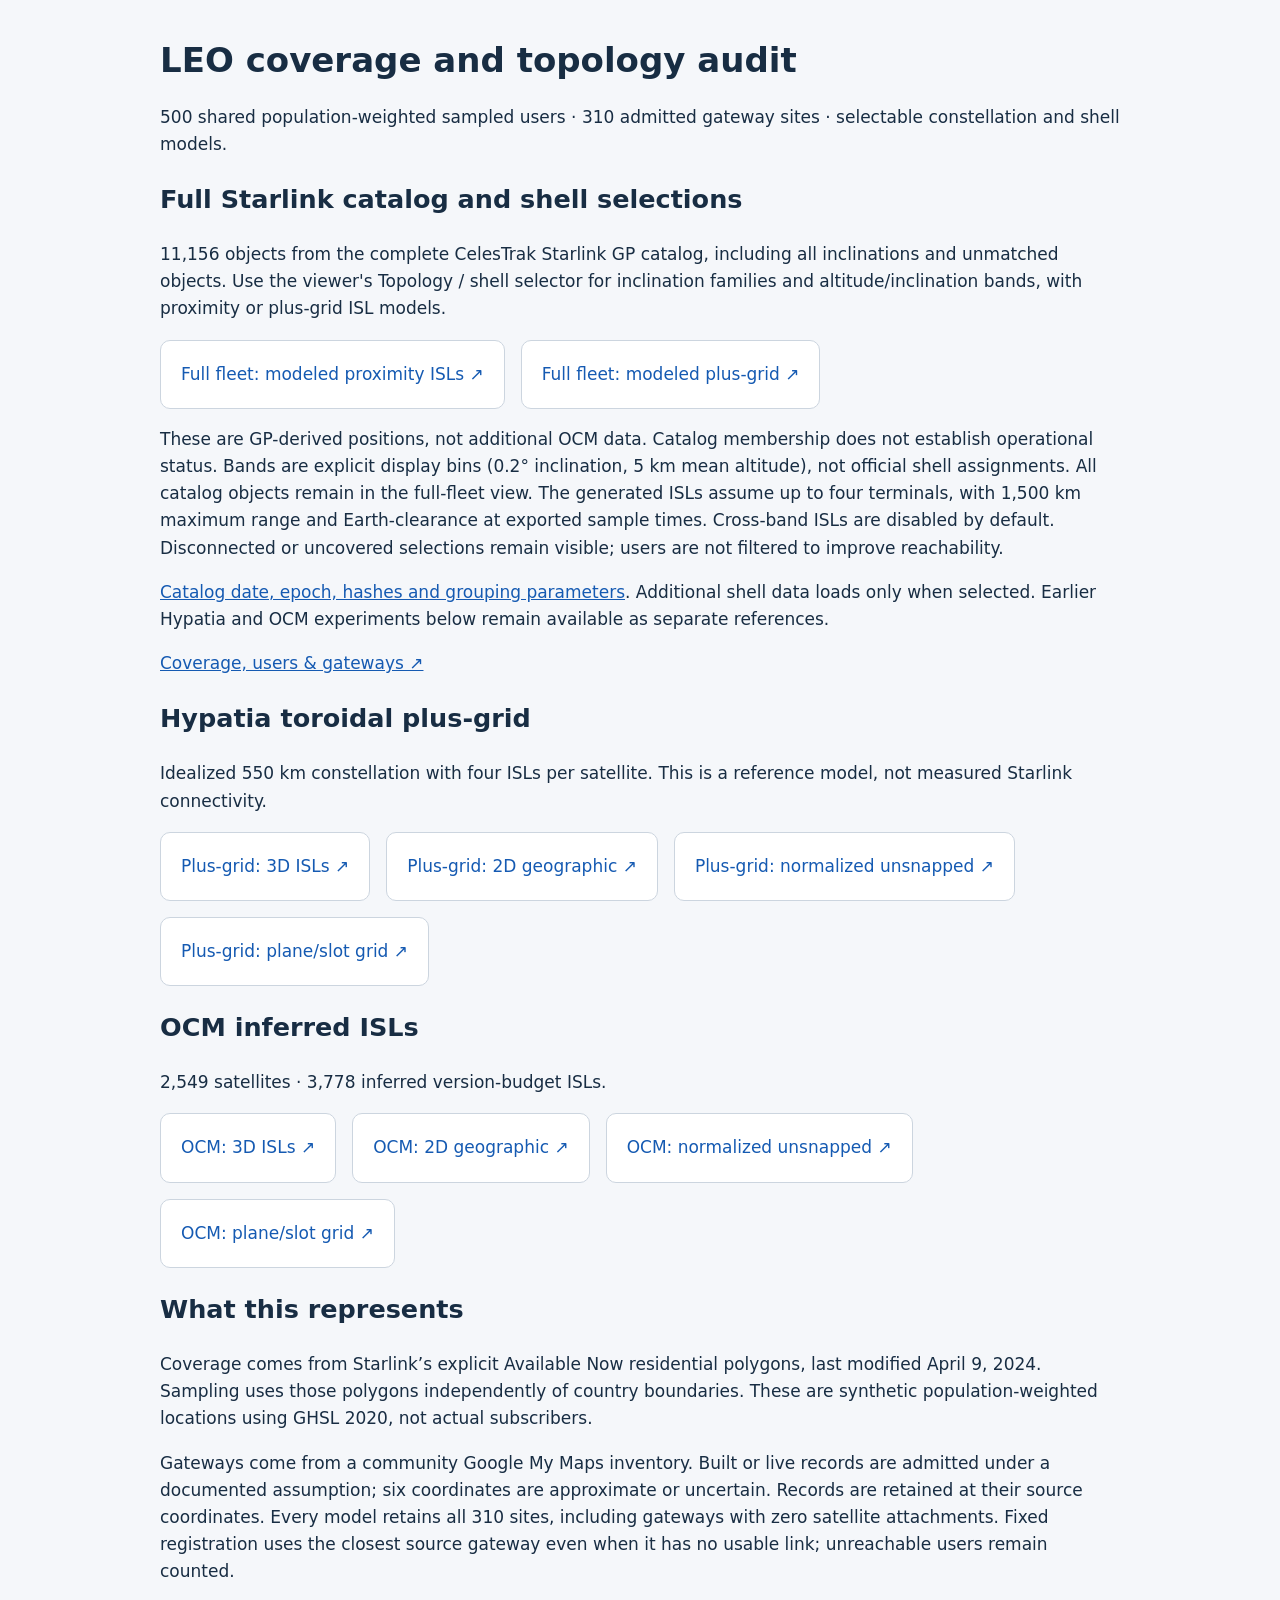
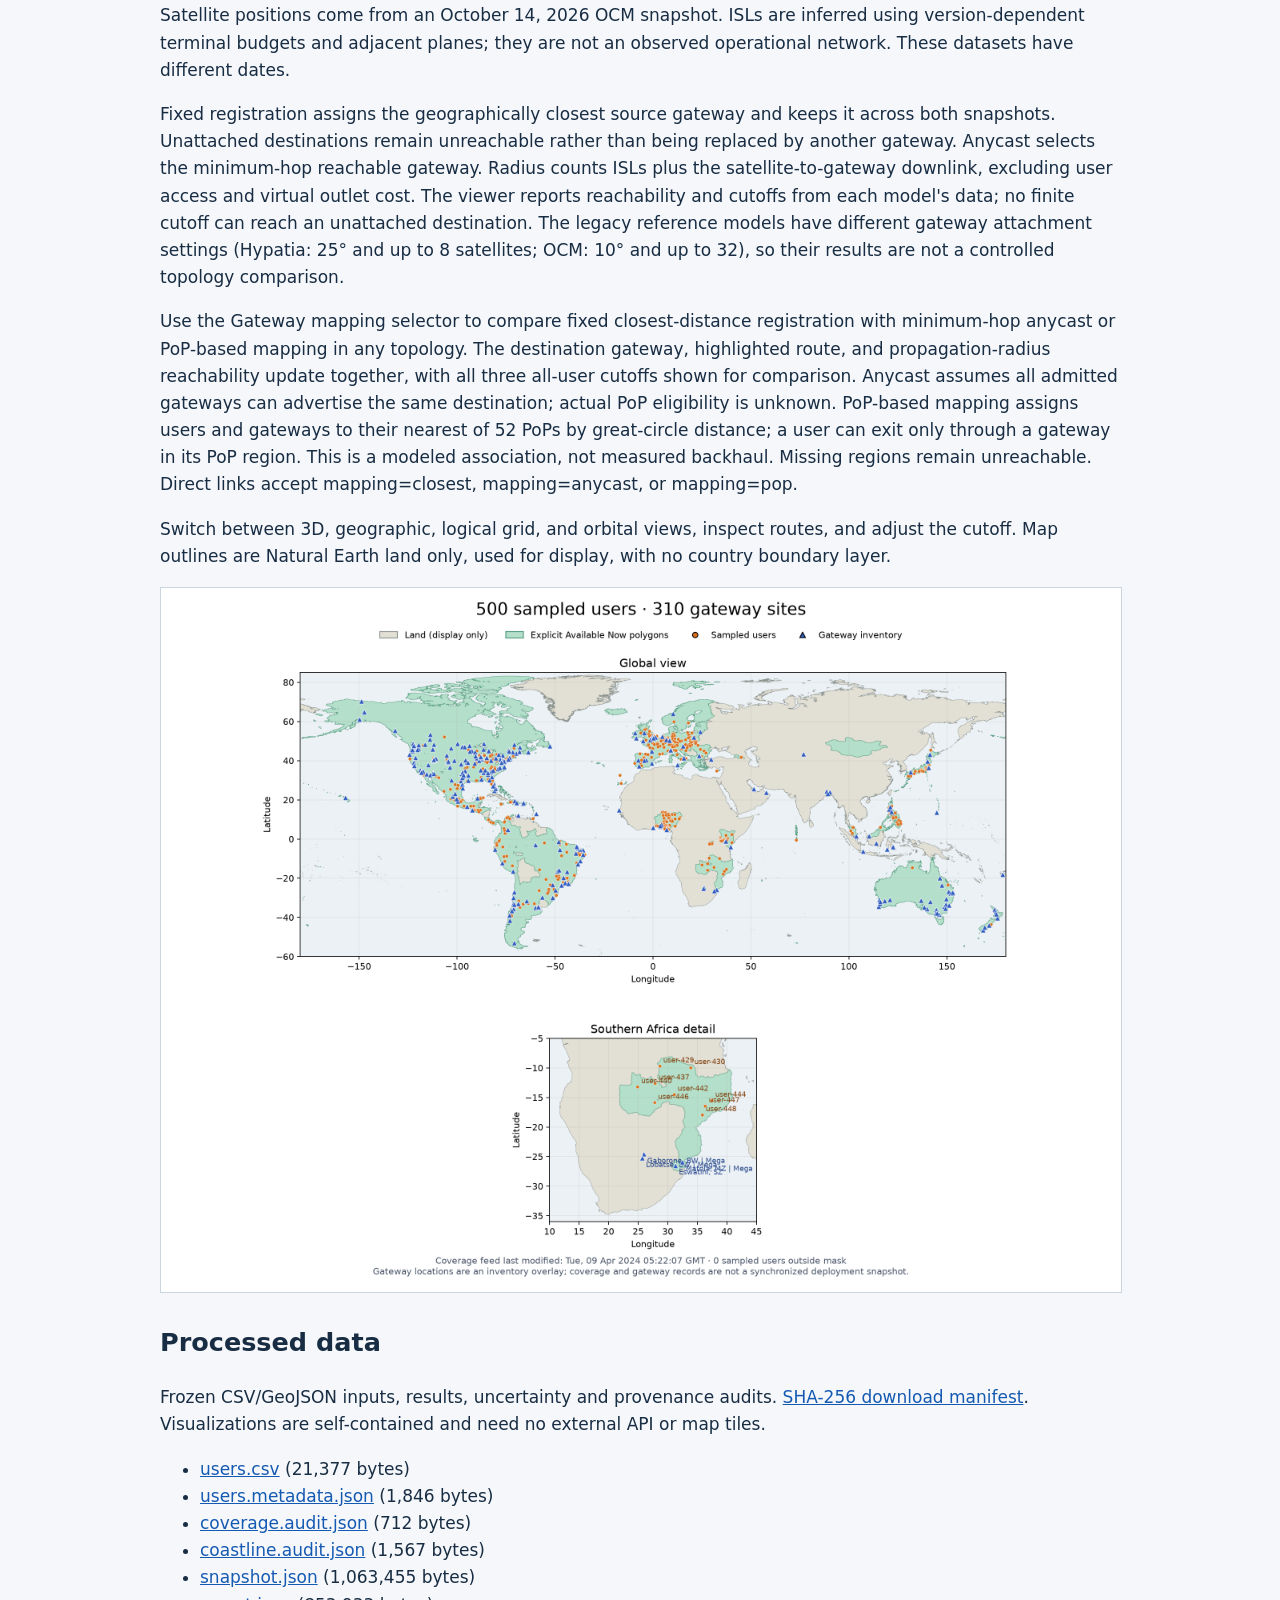
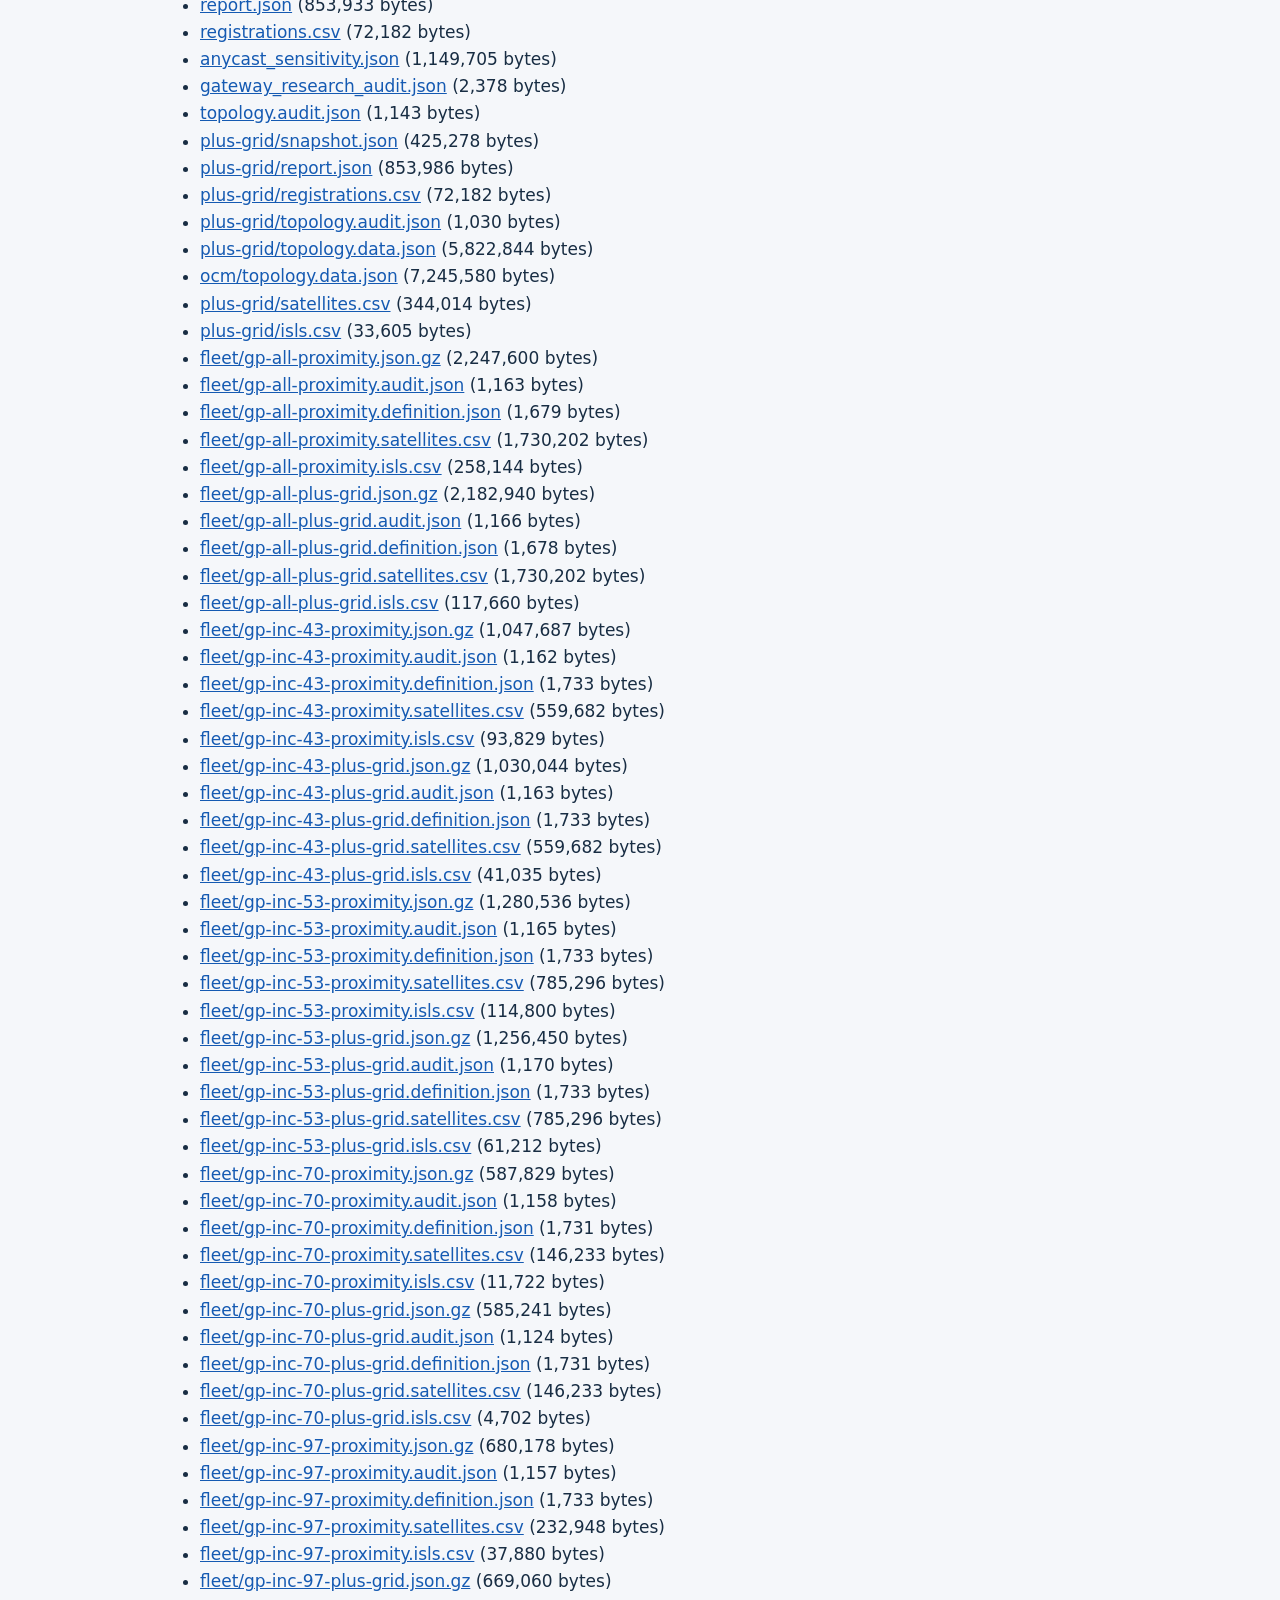
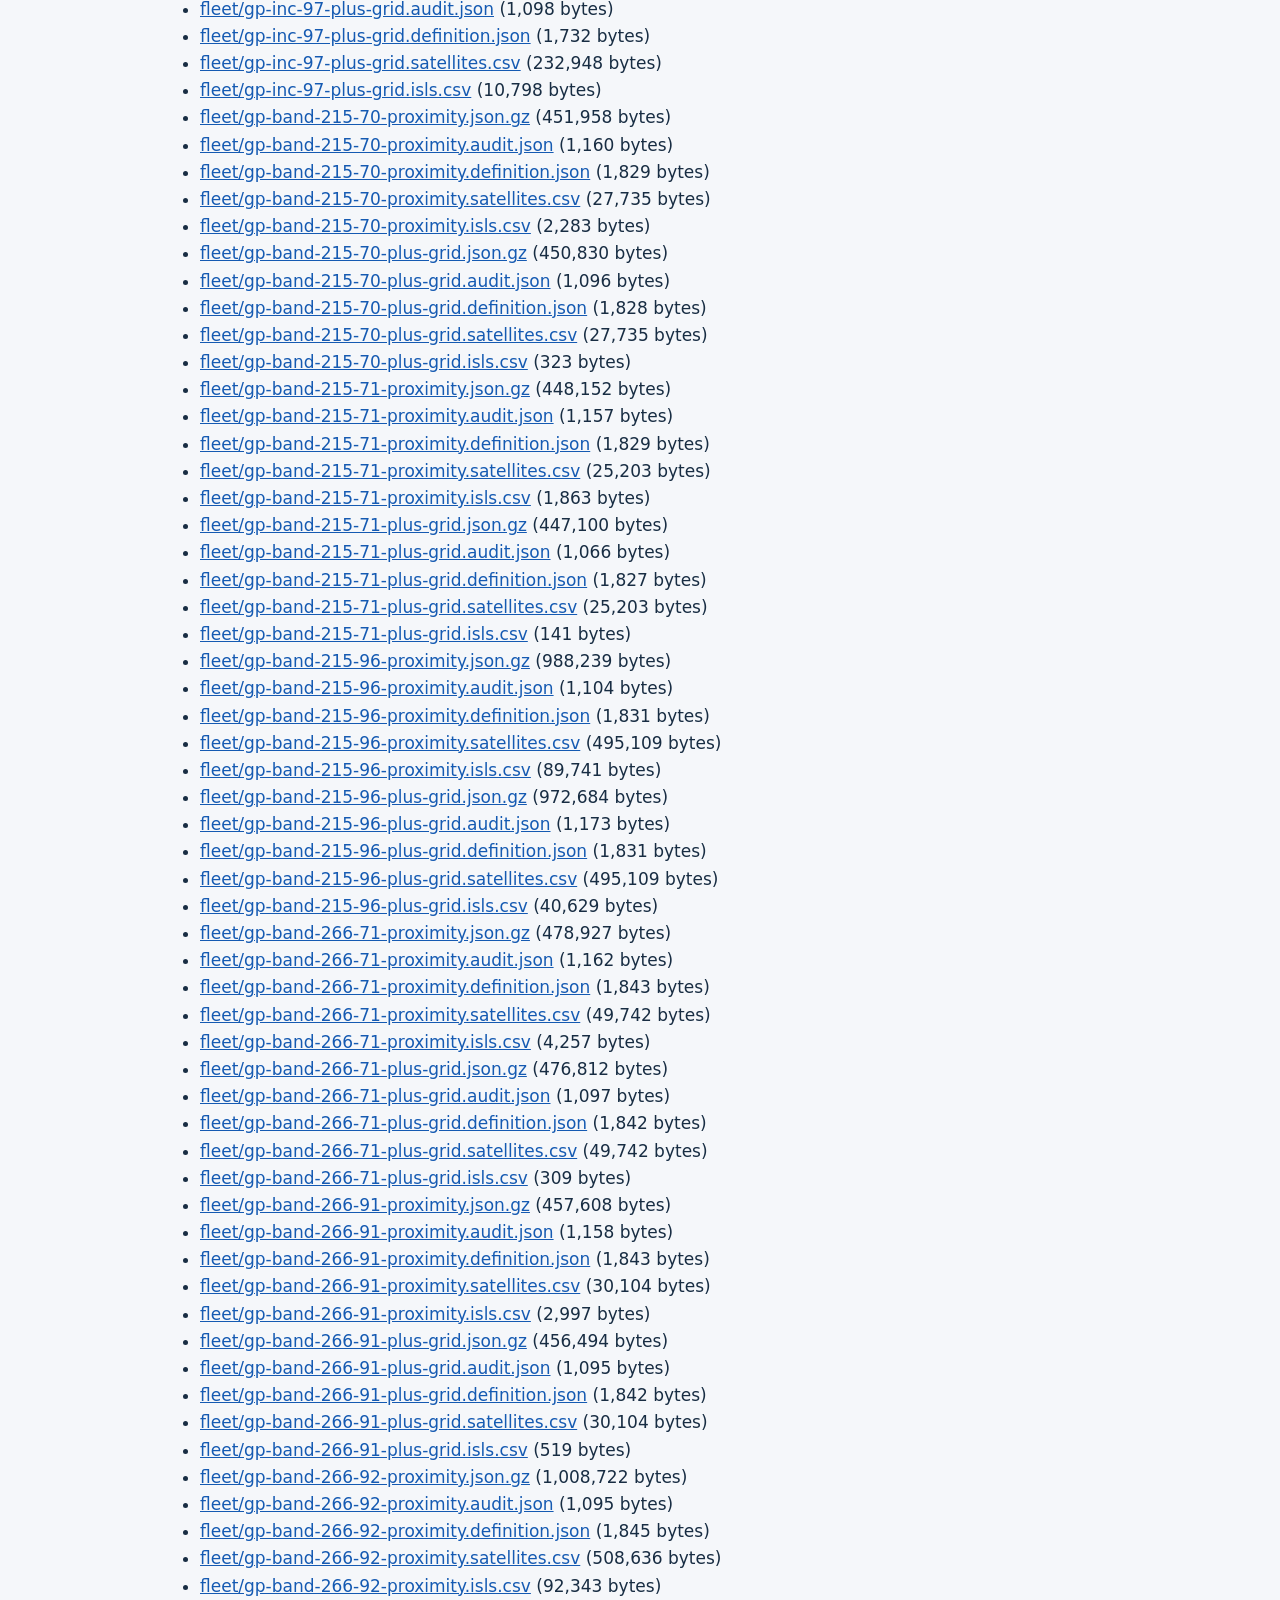
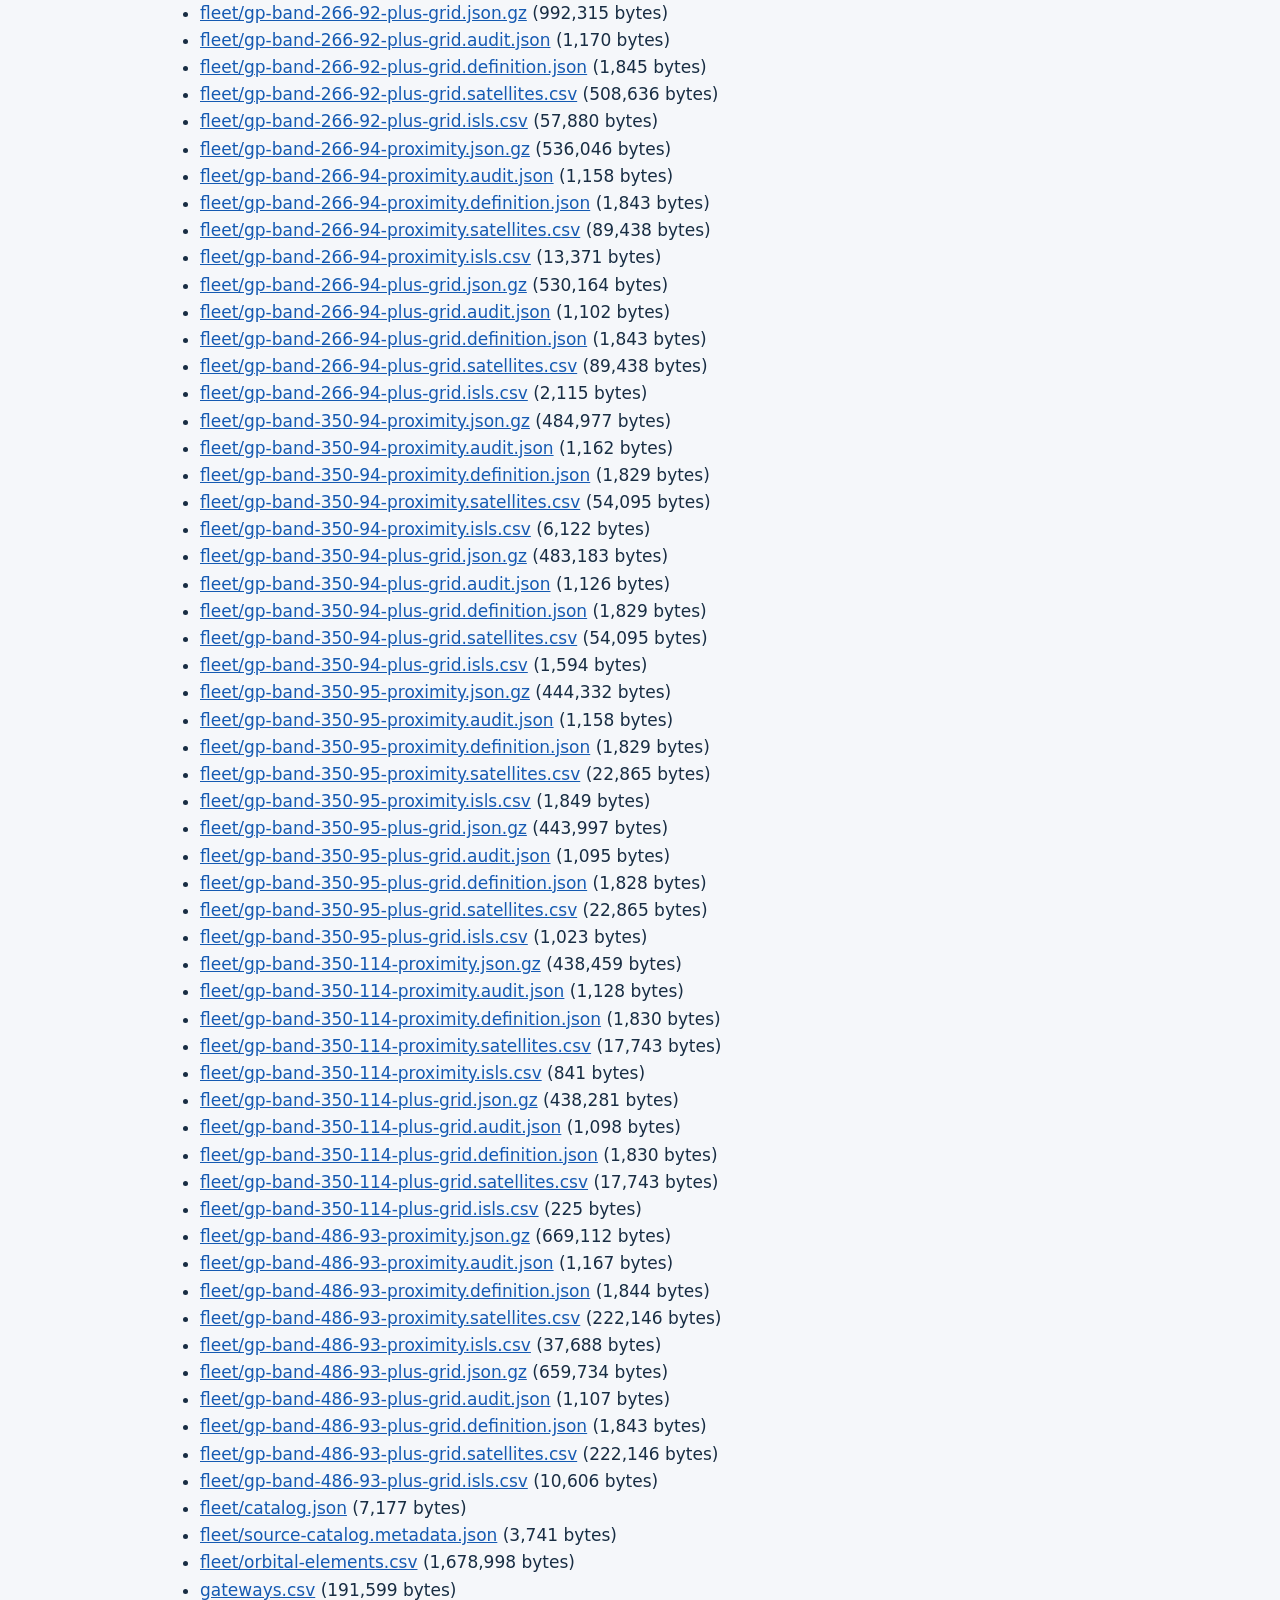
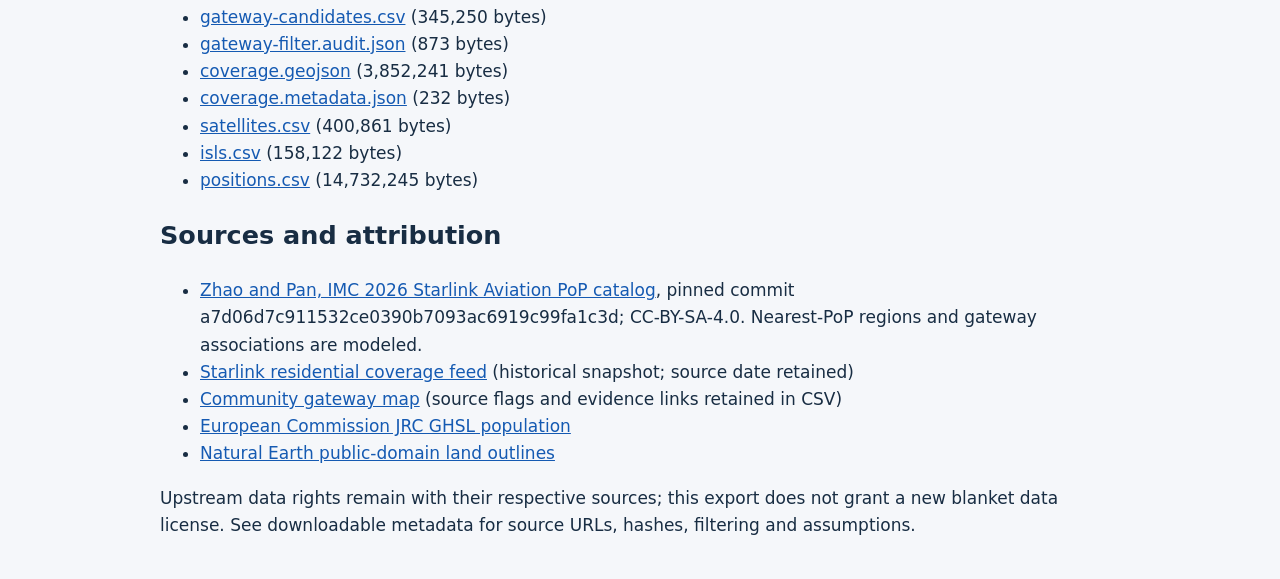
==== commit 7b3b23cc: "Add regional PoP gateway mapping to all topology views Include nearest-PoP assignments and audited p" ====
--- a/site/index.html
+++ b/site/index.html
@@ -13,8 +13,8 @@
 <p>Gateways come from a community Google My Maps inventory. Built or live records are admitted under a documented assumption; six coordinates are approximate or uncertain. Records are retained at their source coordinates. Every model retains all 310 sites, including gateways with zero satellite attachments. Fixed registration uses the closest source gateway even when it has no usable link; unreachable users remain counted.</p>
 <p>Satellite positions come from an October 14, 2026 OCM snapshot. ISLs are inferred using version-dependent terminal budgets and adjacent planes; they are not an observed operational network. These datasets have different dates.</p>
 <p>Fixed registration assigns the geographically closest source gateway and keeps it across both snapshots. Unattached destinations remain unreachable rather than being replaced by another gateway. Anycast selects the minimum-hop reachable gateway. Radius counts ISLs plus the satellite-to-gateway downlink, excluding user access and virtual outlet cost. The viewer reports reachability and cutoffs from each model's data; no finite cutoff can reach an unattached destination. The legacy reference models have different gateway attachment settings (Hypatia: 25° and up to 8 satellites; OCM: 10° and up to 32), so their results are not a controlled topology comparison.</p>
-<p>Use the Gateway mapping selector to compare fixed closest-distance registration with minimum-hop anycast in either topology. The destination gateway, highlighted route, and propagation-radius reachability update together, with both all-user cutoffs shown for comparison. Anycast assumes all admitted gateways can advertise the same destination; actual PoP eligibility is unknown. Direct links also accept mapping=closest or mapping=anycast.</p>
+<p>Use the Gateway mapping selector to compare fixed closest-distance registration with minimum-hop anycast or PoP-based mapping in any topology. The destination gateway, highlighted route, and propagation-radius reachability update together, with all three all-user cutoffs shown for comparison. Anycast assumes all admitted gateways can advertise the same destination; actual PoP eligibility is unknown. PoP-based mapping assigns users and gateways to their nearest of 52 PoPs by great-circle distance; a user can exit only through a gateway in its PoP region. This is a modeled association, not measured backhaul. Missing regions remain unreachable. Direct links accept mapping=closest, mapping=anycast, or mapping=pop.</p>
 <p>Switch between 3D, geographic, logical grid, and orbital views, inspect routes, and adjust the cutoff. Map outlines are Natural Earth land only, used for display, with no country boundary layer.</p>
 <a href="coverage-map.html"><img src="coverage-map.png" alt="World and southern Africa audit of sampled users and gateways"></a>
-<h2>Processed data</h2><p>Frozen CSV/GeoJSON inputs, results, uncertainty and provenance audits. <a href="data/manifest.json">SHA-256 download manifest</a>. Visualizations are self-contained and need no external API or map tiles.</p><ul><li><a href="data/users.csv">users.csv</a> (21,377 bytes)</li><li><a href="data/users.metadata.json">users.metadata.json</a> (1,846 bytes)</li><li><a href="data/coverage.audit.json">coverage.audit.json</a> (712 bytes)</li><li><a href="data/coastline.audit.json">coastline.audit.json</a> (1,567 bytes)</li><li><a href="data/snapshot.json">snapshot.json</a> (1,063,455 bytes)</li><li><a href="data/report.json">report.json</a> (853,933 bytes)</li><li><a href="data/registrations.csv">registrations.csv</a> (72,182 bytes)</li><li><a href="data/anycast_sensitivity.json">anycast_sensitivity.json</a> (1,149,705 bytes)</li><li><a href="data/gateway_research_audit.json">gateway_research_audit.json</a> (2,378 bytes)</li><li><a href="data/topology.audit.json">topology.audit.json</a> (927 bytes)</li><li><a href="data/plus-grid/snapshot.json">plus-grid/snapshot.json</a> (425,278 bytes)</li><li><a href="data/plus-grid/report.json">plus-grid/report.json</a> (853,986 bytes)</li><li><a href="data/plus-grid/registrations.csv">plus-grid/registrations.csv</a> (72,182 bytes)</li><li><a href="data/plus-grid/topology.audit.json">plus-grid/topology.audit.json</a> (814 bytes)</li><li><a href="data/plus-grid/topology.data.json">plus-grid/topology.data.json</a> (5,365,330 bytes)</li><li><a href="data/ocm/topology.data.json">ocm/topology.data.json</a> (6,780,641 bytes)</li><li><a href="data/plus-grid/satellites.csv">plus-grid/satellites.csv</a> (344,014 bytes)</li><li><a href="data/plus-grid/isls.csv">plus-grid/isls.csv</a> (33,605 bytes)</li><li><a href="data/fleet/gp-all-proximity.json.gz">fleet/gp-all-proximity.json.gz</a> (2,229,722 bytes)</li><li><a href="data/fleet/gp-all-proximity.audit.json">fleet/gp-all-proximity.audit.json</a> (947 bytes)</li><li><a href="data/fleet/gp-all-proximity.definition.json">fleet/gp-all-proximity.definition.json</a> (1,679 bytes)</li><li><a href="data/fleet/gp-all-proximity.satellites.csv">fleet/gp-all-proximity.satellites.csv</a> (1,730,202 bytes)</li><li><a href="data/fleet/gp-all-proximity.isls.csv">fleet/gp-all-proximity.isls.csv</a> (258,144 bytes)</li><li><a href="data/fleet/gp-all-plus-grid.json.gz">fleet/gp-all-plus-grid.json.gz</a> (2,164,837 bytes)</li><li><a href="data/fleet/gp-all-plus-grid.audit.json">fleet/gp-all-plus-grid.audit.json</a> (950 bytes)</li><li><a href="data/fleet/gp-all-plus-grid.definition.json">fleet/gp-all-plus-grid.definition.json</a> (1,678 bytes)</li><li><a href="data/fleet/gp-all-plus-grid.satellites.csv">fleet/gp-all-plus-grid.satellites.csv</a> (1,730,202 bytes)</li><li><a href="data/fleet/gp-all-plus-grid.isls.csv">fleet/gp-all-plus-grid.isls.csv</a> (117,660 bytes)</li><li><a href="data/fleet/gp-inc-43-proximity.json.gz">fleet/gp-inc-43-proximity.json.gz</a> (1,032,538 bytes)</li><li><a href="data/fleet/gp-inc-43-proximity.audit.json">fleet/gp-inc-43-proximity.audit.json</a> (946 bytes)</li><li><a href="data/fleet/gp-inc-43-proximity.definition.json">fleet/gp-inc-43-proximity.definition.json</a> (1,733 bytes)</li><li><a href="data/fleet/gp-inc-43-proximity.satellites.csv">fleet/gp-inc-43-proximity.satellites.csv</a> (559,682 bytes)</li><li><a href="data/fleet/gp-inc-43-proximity.isls.csv">fleet/gp-inc-43-proximity.isls.csv</a> (93,829 bytes)</li><li><a href="data/fleet/gp-inc-43-plus-grid.json.gz">fleet/gp-inc-43-plus-grid.json.gz</a> (1,013,714 bytes)</li><li><a href="data/fleet/gp-inc-43-plus-grid.audit.json">fleet/gp-inc-43-plus-grid.audit.json</a> (947 bytes)</li><li><a href="data/fleet/gp-inc-43-plus-grid.definition.json">fleet/gp-inc-43-plus-grid.definition.json</a> (1,733 bytes)</li><li><a href="data/fleet/gp-inc-43-plus-grid.satellites.csv">fleet/gp-inc-43-plus-grid.satellites.csv</a> (559,682 bytes)</li><li><a href="data/fleet/gp-inc-43-plus-grid.isls.csv">fleet/gp-inc-43-plus-grid.isls.csv</a> (41,035 bytes)</li><li><a href="data/fleet/gp-inc-53-proximity.json.gz">fleet/gp-inc-53-proximity.json.gz</a> (1,265,527 bytes)</li><li><a href="data/fleet/gp-inc-53-proximity.audit.json">fleet/gp-inc-53-proximity.audit.json</a> (949 bytes)</li><li><a href="data/fleet/gp-inc-53-proximity.definition.json">fleet/gp-inc-53-proximity.definition.json</a> (1,733 bytes)</li><li><a href="data/fleet/gp-inc-53-proximity.satellites.csv">fleet/gp-inc-53-proximity.satellites.csv</a> (785,296 bytes)</li><li><a href="data/fleet/gp-inc-53-proximity.isls.csv">fleet/gp-inc-53-proximity.isls.csv</a> (114,800 bytes)</li><li><a href="data/fleet/gp-inc-53-plus-grid.json.gz">fleet/gp-inc-53-plus-grid.json.gz</a> (1,240,626 bytes)</li><li><a href="data/fleet/gp-inc-53-plus-grid.audit.json">fleet/gp-inc-53-plus-grid.audit.json</a> (954 bytes)</li><li><a href="data/fleet/gp-inc-53-plus-grid.definition.json">fleet/gp-inc-53-plus-grid.definition.json</a> (1,733 bytes)</li><li><a href="data/fleet/gp-inc-53-plus-grid.satellites.csv">fleet/gp-inc-53-plus-grid.satellites.csv</a> (785,296 bytes)</li><li><a href="data/fleet/gp-inc-53-plus-grid.isls.csv">fleet/gp-inc-53-plus-grid.isls.csv</a> (61,212 bytes)</li><li><a href="data/fleet/gp-inc-70-proximity.json.gz">fleet/gp-inc-70-proximity.json.gz</a> (574,428 bytes)</li><li><a href="data/fleet/gp-inc-70-proximity.audit.json">fleet/gp-inc-70-proximity.audit.json</a> (942 bytes)</li><li><a href="data/fleet/gp-inc-70-proximity.definition.json">fleet/gp-inc-70-proximity.definition.json</a> (1,731 bytes)</li><li><a href="data/fleet/gp-inc-70-proximity.satellites.csv">fleet/gp-inc-70-proximity.satellites.csv</a> (146,233 bytes)</li><li><a href="data/fleet/gp-inc-70-proximity.isls.csv">fleet/gp-inc-70-proximity.isls.csv</a> (11,722 bytes)</li><li><a href="data/fleet/gp-inc-70-plus-grid.json.gz">fleet/gp-inc-70-plus-grid.json.gz</a> (572,214 bytes)</li><li><a href="data/fleet/gp-inc-70-plus-grid.audit.json">fleet/gp-inc-70-plus-grid.audit.json</a> (908 bytes)</li><li><a href="data/fleet/gp-inc-70-plus-grid.definition.json">fleet/gp-inc-70-plus-grid.definition.json</a> (1,731 bytes)</li><li><a href="data/fleet/gp-inc-70-plus-grid.satellites.csv">fleet/gp-inc-70-plus-grid.satellites.csv</a> (146,233 bytes)</li><li><a href="data/fleet/gp-inc-70-plus-grid.isls.csv">fleet/gp-inc-70-plus-grid.isls.csv</a> (4,702 bytes)</li><li><a href="data/fleet/gp-inc-97-proximity.json.gz">fleet/gp-inc-97-proximity.json.gz</a> (665,671 bytes)</li><li><a href="data/fleet/gp-inc-97-proximity.audit.json">fleet/gp-inc-97-proximity.audit.json</a> (941 bytes)</li><li><a href="data/fleet/gp-inc-97-proximity.definition.json">fleet/gp-inc-97-proximity.definition.json</a> (1,733 bytes)</li><li><a href="data/fleet/gp-inc-97-proximity.satellites.csv">fleet/gp-inc-97-proximity.satellites.csv</a> (232,948 bytes)</li><li><a href="data/fleet/gp-inc-97-proximity.isls.csv">fleet/gp-inc-97-proximity.isls.csv</a> (37,880 bytes)</li><li><a href="data/fleet/gp-inc-97-plus-grid.json.gz">fleet/gp-inc-97-plus-grid.json.gz</a> (655,987 bytes)</li><li><a href="data/fleet/gp-inc-97-plus-grid.audit.json">fleet/gp-inc-97-plus-grid.audit.json</a> (882 bytes)</li><li><a href="data/fleet/gp-inc-97-plus-grid.definition.json">fleet/gp-inc-97-plus-grid.definition.json</a> (1,732 bytes)</li><li><a href="data/fleet/gp-inc-97-plus-grid.satellites.csv">fleet/gp-inc-97-plus-grid.satellites.csv</a> (232,948 bytes)</li><li><a href="data/fleet/gp-inc-97-plus-grid.isls.csv">fleet/gp-inc-97-plus-grid.isls.csv</a> (10,798 bytes)</li><li><a href="data/fleet/gp-band-215-70-proximity.json.gz">fleet/gp-band-215-70-proximity.json.gz</a> (438,411 bytes)</li><li><a href="data/fleet/gp-band-215-70-proximity.audit.json">fleet/gp-band-215-70-proximity.audit.json</a> (944 bytes)</li><li><a href="data/fleet/gp-band-215-70-proximity.definition.json">fleet/gp-band-215-70-proximity.definition.json</a> (1,829 bytes)</li><li><a href="data/fleet/gp-band-215-70-proximity.satellites.csv">fleet/gp-band-215-70-proximity.satellites.csv</a> (27,735 bytes)</li><li><a href="data/fleet/gp-band-215-70-proximity.isls.csv">fleet/gp-band-215-70-proximity.isls.csv</a> (2,283 bytes)</li><li><a href="data/fleet/gp-band-215-70-plus-grid.json.gz">fleet/gp-band-215-70-plus-grid.json.gz</a> (437,807 bytes)</li><li><a href="data/fleet/gp-band-215-70-plus-grid.audit.json">fleet/gp-band-215-70-plus-grid.audit.json</a> (880 bytes)</li><li><a href="data/fleet/gp-band-215-70-plus-grid.definition.json">fleet/gp-band-215-70-plus-grid.definition.json</a> (1,828 bytes)</li><li><a href="data/fleet/gp-band-215-70-plus-grid.satellites.csv">fleet/gp-band-215-70-plus-grid.satellites.csv</a> (27,735 bytes)</li><li><a href="data/fleet/gp-band-215-70-plus-grid.isls.csv">fleet/gp-band-215-70-plus-grid.isls.csv</a> (323 bytes)</li><li><a href="data/fleet/gp-band-215-71-proximity.json.gz">fleet/gp-band-215-71-proximity.json.gz</a> (435,792 bytes)</li><li><a href="data/fleet/gp-band-215-71-proximity.audit.json">fleet/gp-band-215-71-proximity.audit.json</a> (941 bytes)</li><li><a href="data/fleet/gp-band-215-71-proximity.definition.json">fleet/gp-band-215-71-proximity.definition.json</a> (1,829 bytes)</li><li><a href="data/fleet/gp-band-215-71-proximity.satellites.csv">fleet/gp-band-215-71-proximity.satellites.csv</a> (25,203 bytes)</li><li><a href="data/fleet/gp-band-215-71-proximity.isls.csv">fleet/gp-band-215-71-proximity.isls.csv</a> (1,863 bytes)</li><li><a href="data/fleet/gp-band-215-71-plus-grid.json.gz">fleet/gp-band-215-71-plus-grid.json.gz</a> (434,988 bytes)</li><li><a href="data/fleet/gp-band-215-71-plus-grid.audit.json">fleet/gp-band-215-71-plus-grid.audit.json</a> (850 bytes)</li><li><a href="data/fleet/gp-band-215-71-plus-grid.definition.json">fleet/gp-band-215-71-plus-grid.definition.json</a> (1,827 bytes)</li><li><a href="data/fleet/gp-band-215-71-plus-grid.satellites.csv">fleet/gp-band-215-71-plus-grid.satellites.csv</a> (25,203 bytes)</li><li><a href="data/fleet/gp-band-215-71-plus-grid.isls.csv">fleet/gp-band-215-71-plus-grid.isls.csv</a> (141 bytes)</li><li><a href="data/fleet/gp-band-215-96-proximity.json.gz">fleet/gp-band-215-96-proximity.json.gz</a> (973,252 bytes)</li><li><a href="data/fleet/gp-band-215-96-proximity.audit.json">fleet/gp-band-215-96-proximity.audit.json</a> (888 bytes)</li><li><a href="data/fleet/gp-band-215-96-proximity.definition.json">fleet/gp-band-215-96-proximity.definition.json</a> (1,831 bytes)</li><li><a href="data/fleet/gp-band-215-96-proximity.satellites.csv">fleet/gp-band-215-96-proximity.satellites.csv</a> (495,109 bytes)</li><li><a href="data/fleet/gp-band-215-96-proximity.isls.csv">fleet/gp-band-215-96-proximity.isls.csv</a> (89,741 bytes)</li><li><a href="data/fleet/gp-band-215-96-plus-grid.json.gz">fleet/gp-band-215-96-plus-grid.json.gz</a> (955,874 bytes)</li><li><a href="data/fleet/gp-band-215-96-plus-grid.audit.json">fleet/gp-band-215-96-plus-grid.audit.json</a> (957 bytes)</li><li><a href="data/fleet/gp-band-215-96-plus-grid.definition.json">fleet/gp-band-215-96-plus-grid.definition.json</a> (1,831 bytes)</li><li><a href="data/fleet/gp-band-215-96-plus-grid.satellites.csv">fleet/gp-band-215-96-plus-grid.satellites.csv</a> (495,109 bytes)</li><li><a href="data/fleet/gp-band-215-96-plus-grid.isls.csv">fleet/gp-band-215-96-plus-grid.isls.csv</a> (40,629 bytes)</li><li><a href="data/fleet/gp-band-266-71-proximity.json.gz">fleet/gp-band-266-71-proximity.json.gz</a> (465,119 bytes)</li><li><a href="data/fleet/gp-band-266-71-proximity.audit.json">fleet/gp-band-266-71-proximity.audit.json</a> (946 bytes)</li><li><a href="data/fleet/gp-band-266-71-proximity.definition.json">fleet/gp-band-266-71-proximity.definition.json</a> (1,843 bytes)</li><li><a href="data/fleet/gp-band-266-71-proximity.satellites.csv">fleet/gp-band-266-71-proximity.satellites.csv</a> (49,742 bytes)</li><li><a href="data/fleet/gp-band-266-71-proximity.isls.csv">fleet/gp-band-266-71-proximity.isls.csv</a> (4,257 bytes)</li><li><a href="data/fleet/gp-band-266-71-plus-grid.json.gz">fleet/gp-band-266-71-plus-grid.json.gz</a> (463,353 bytes)</li><li><a href="data/fleet/gp-band-266-71-plus-grid.audit.json">fleet/gp-band-266-71-plus-grid.audit.json</a> (881 bytes)</li><li><a href="data/fleet/gp-band-266-71-plus-grid.definition.json">fleet/gp-band-266-71-plus-grid.definition.json</a> (1,842 bytes)</li><li><a href="data/fleet/gp-band-266-71-plus-grid.satellites.csv">fleet/gp-band-266-71-plus-grid.satellites.csv</a> (49,742 bytes)</li><li><a href="data/fleet/gp-band-266-71-plus-grid.isls.csv">fleet/gp-band-266-71-plus-grid.isls.csv</a> (309 bytes)</li><li><a href="data/fleet/gp-band-266-91-proximity.json.gz">fleet/gp-band-266-91-proximity.json.gz</a> (443,876 bytes)</li><li><a href="data/fleet/gp-band-266-91-proximity.audit.json">fleet/gp-band-266-91-proximity.audit.json</a> (942 bytes)</li><li><a href="data/fleet/gp-band-266-91-proximity.definition.json">fleet/gp-band-266-91-proximity.definition.json</a> (1,843 bytes)</li><li><a href="data/fleet/gp-band-266-91-proximity.satellites.csv">fleet/gp-band-266-91-proximity.satellites.csv</a> (30,104 bytes)</li><li><a href="data/fleet/gp-band-266-91-proximity.isls.csv">fleet/gp-band-266-91-proximity.isls.csv</a> (2,997 bytes)</li><li><a href="data/fleet/gp-band-266-91-plus-grid.json.gz">fleet/gp-band-266-91-plus-grid.json.gz</a> (442,789 bytes)</li><li><a href="data/fleet/gp-band-266-91-plus-grid.audit.json">fleet/gp-band-266-91-plus-grid.audit.json</a> (879 bytes)</li><li><a href="data/fleet/gp-band-266-91-plus-grid.definition.json">fleet/gp-band-266-91-plus-grid.definition.json</a> (1,842 bytes)</li><li><a href="data/fleet/gp-band-266-91-plus-grid.satellites.csv">fleet/gp-band-266-91-plus-grid.satellites.csv</a> (30,104 bytes)</li><li><a href="data/fleet/gp-band-266-91-plus-grid.isls.csv">fleet/gp-band-266-91-plus-grid.isls.csv</a> (519 bytes)</li><li><a href="data/fleet/gp-band-266-92-proximity.json.gz">fleet/gp-band-266-92-proximity.json.gz</a> (991,519 bytes)</li><li><a href="data/fleet/gp-band-266-92-proximity.audit.json">fleet/gp-band-266-92-proximity.audit.json</a> (879 bytes)</li><li><a href="data/fleet/gp-band-266-92-proximity.definition.json">fleet/gp-band-266-92-proximity.definition.json</a> (1,845 bytes)</li><li><a href="data/fleet/gp-band-266-92-proximity.satellites.csv">fleet/gp-band-266-92-proximity.satellites.csv</a> (508,636 bytes)</li><li><a href="data/fleet/gp-band-266-92-proximity.isls.csv">fleet/gp-band-266-92-proximity.isls.csv</a> (92,343 bytes)</li><li><a href="data/fleet/gp-band-266-92-plus-grid.json.gz">fleet/gp-band-266-92-plus-grid.json.gz</a> (977,557 bytes)</li><li><a href="data/fleet/gp-band-266-92-plus-grid.audit.json">fleet/gp-band-266-92-plus-grid.audit.json</a> (954 bytes)</li><li><a href="data/fleet/gp-band-266-92-plus-grid.definition.json">fleet/gp-band-266-92-plus-grid.definition.json</a> (1,845 bytes)</li><li><a href="data/fleet/gp-band-266-92-plus-grid.satellites.csv">fleet/gp-band-266-92-plus-grid.satellites.csv</a> (508,636 bytes)</li><li><a href="data/fleet/gp-band-266-92-plus-grid.isls.csv">fleet/gp-band-266-92-plus-grid.isls.csv</a> (57,880 bytes)</li><li><a href="data/fleet/gp-band-266-94-proximity.json.gz">fleet/gp-band-266-94-proximity.json.gz</a> (522,017 bytes)</li><li><a href="data/fleet/gp-band-266-94-proximity.audit.json">fleet/gp-band-266-94-proximity.audit.json</a> (942 bytes)</li><li><a href="data/fleet/gp-band-266-94-proximity.definition.json">fleet/gp-band-266-94-proximity.definition.json</a> (1,843 bytes)</li><li><a href="data/fleet/gp-band-266-94-proximity.satellites.csv">fleet/gp-band-266-94-proximity.satellites.csv</a> (89,438 bytes)</li><li><a href="data/fleet/gp-band-266-94-proximity.isls.csv">fleet/gp-band-266-94-proximity.isls.csv</a> (13,371 bytes)</li><li><a href="data/fleet/gp-band-266-94-plus-grid.json.gz">fleet/gp-band-266-94-plus-grid.json.gz</a> (516,938 bytes)</li><li><a href="data/fleet/gp-band-266-94-plus-grid.audit.json">fleet/gp-band-266-94-plus-grid.audit.json</a> (886 bytes)</li><li><a href="data/fleet/gp-band-266-94-plus-grid.definition.json">fleet/gp-band-266-94-plus-grid.definition.json</a> (1,843 bytes)</li><li><a href="data/fleet/gp-band-266-94-plus-grid.satellites.csv">fleet/gp-band-266-94-plus-grid.satellites.csv</a> (89,438 bytes)</li><li><a href="data/fleet/gp-band-266-94-plus-grid.isls.csv">fleet/gp-band-266-94-plus-grid.isls.csv</a> (2,115 bytes)</li><li><a href="data/fleet/gp-band-350-94-proximity.json.gz">fleet/gp-band-350-94-proximity.json.gz</a> (470,698 bytes)</li><li><a href="data/fleet/gp-band-350-94-proximity.audit.json">fleet/gp-band-350-94-proximity.audit.json</a> (946 bytes)</li><li><a href="data/fleet/gp-band-350-94-proximity.definition.json">fleet/gp-band-350-94-proximity.definition.json</a> (1,829 bytes)</li><li><a href="data/fleet/gp-band-350-94-proximity.satellites.csv">fleet/gp-band-350-94-proximity.satellites.csv</a> (54,095 bytes)</li><li><a href="data/fleet/gp-band-350-94-proximity.isls.csv">fleet/gp-band-350-94-proximity.isls.csv</a> (6,122 bytes)</li><li><a href="data/fleet/gp-band-350-94-plus-grid.json.gz">fleet/gp-band-350-94-plus-grid.json.gz</a> (468,916 bytes)</li><li><a href="data/fleet/gp-band-350-94-plus-grid.audit.json">fleet/gp-band-350-94-plus-grid.audit.json</a> (910 bytes)</li><li><a href="data/fleet/gp-band-350-94-plus-grid.definition.json">fleet/gp-band-350-94-plus-grid.definition.json</a> (1,829 bytes)</li><li><a href="data/fleet/gp-band-350-94-plus-grid.satellites.csv">fleet/gp-band-350-94-plus-grid.satellites.csv</a> (54,095 bytes)</li><li><a href="data/fleet/gp-band-350-94-plus-grid.isls.csv">fleet/gp-band-350-94-plus-grid.isls.csv</a> (1,594 bytes)</li><li><a href="data/fleet/gp-band-350-95-proximity.json.gz">fleet/gp-band-350-95-proximity.json.gz</a> (433,516 bytes)</li><li><a href="data/fleet/gp-band-350-95-proximity.audit.json">fleet/gp-band-350-95-proximity.audit.json</a> (942 bytes)</li><li><a href="data/fleet/gp-band-350-95-proximity.definition.json">fleet/gp-band-350-95-proximity.definition.json</a> (1,829 bytes)</li><li><a href="data/fleet/gp-band-350-95-proximity.satellites.csv">fleet/gp-band-350-95-proximity.satellites.csv</a> (22,865 bytes)</li><li><a href="data/fleet/gp-band-350-95-proximity.isls.csv">fleet/gp-band-350-95-proximity.isls.csv</a> (1,849 bytes)</li><li><a href="data/fleet/gp-band-350-95-plus-grid.json.gz">fleet/gp-band-350-95-plus-grid.json.gz</a> (433,239 bytes)</li><li><a href="data/fleet/gp-band-350-95-plus-grid.audit.json">fleet/gp-band-350-95-plus-grid.audit.json</a> (879 bytes)</li><li><a href="data/fleet/gp-band-350-95-plus-grid.definition.json">fleet/gp-band-350-95-plus-grid.definition.json</a> (1,828 bytes)</li><li><a href="data/fleet/gp-band-350-95-plus-grid.satellites.csv">fleet/gp-band-350-95-plus-grid.satellites.csv</a> (22,865 bytes)</li><li><a href="data/fleet/gp-band-350-95-plus-grid.isls.csv">fleet/gp-band-350-95-plus-grid.isls.csv</a> (1,023 bytes)</li><li><a href="data/fleet/gp-band-350-114-proximity.json.gz">fleet/gp-band-350-114-proximity.json.gz</a> (427,318 bytes)</li><li><a href="data/fleet/gp-band-350-114-proximity.audit.json">fleet/gp-band-350-114-proximity.audit.json</a> (912 bytes)</li><li><a href="data/fleet/gp-band-350-114-proximity.definition.json">fleet/gp-band-350-114-proximity.definition.json</a> (1,830 bytes)</li><li><a href="data/fleet/gp-band-350-114-proximity.satellites.csv">fleet/gp-band-350-114-proximity.satellites.csv</a> (17,743 bytes)</li><li><a href="data/fleet/gp-band-350-114-proximity.isls.csv">fleet/gp-band-350-114-proximity.isls.csv</a> (841 bytes)</li><li><a href="data/fleet/gp-band-350-114-plus-grid.json.gz">fleet/gp-band-350-114-plus-grid.json.gz</a> (427,083 bytes)</li><li><a href="data/fleet/gp-band-350-114-plus-grid.audit.json">fleet/gp-band-350-114-plus-grid.audit.json</a> (882 bytes)</li><li><a href="data/fleet/gp-band-350-114-plus-grid.definition.json">fleet/gp-band-350-114-plus-grid.definition.json</a> (1,830 bytes)</li><li><a href="data/fleet/gp-band-350-114-plus-grid.satellites.csv">fleet/gp-band-350-114-plus-grid.satellites.csv</a> (17,743 bytes)</li><li><a href="data/fleet/gp-band-350-114-plus-grid.isls.csv">fleet/gp-band-350-114-plus-grid.isls.csv</a> (225 bytes)</li><li><a href="data/fleet/gp-band-486-93-proximity.json.gz">fleet/gp-band-486-93-proximity.json.gz</a> (655,452 bytes)</li><li><a href="data/fleet/gp-band-486-93-proximity.audit.json">fleet/gp-band-486-93-proximity.audit.json</a> (951 bytes)</li><li><a href="data/fleet/gp-band-486-93-proximity.definition.json">fleet/gp-band-486-93-proximity.definition.json</a> (1,844 bytes)</li><li><a href="data/fleet/gp-band-486-93-proximity.satellites.csv">fleet/gp-band-486-93-proximity.satellites.csv</a> (222,146 bytes)</li><li><a href="data/fleet/gp-band-486-93-proximity.isls.csv">fleet/gp-band-486-93-proximity.isls.csv</a> (37,688 bytes)</li><li><a href="data/fleet/gp-band-486-93-plus-grid.json.gz">fleet/gp-band-486-93-plus-grid.json.gz</a> (644,718 bytes)</li><li><a href="data/fleet/gp-band-486-93-plus-grid.audit.json">fleet/gp-band-486-93-plus-grid.audit.json</a> (891 bytes)</li><li><a href="data/fleet/gp-band-486-93-plus-grid.definition.json">fleet/gp-band-486-93-plus-grid.definition.json</a> (1,843 bytes)</li><li><a href="data/fleet/gp-band-486-93-plus-grid.satellites.csv">fleet/gp-band-486-93-plus-grid.satellites.csv</a> (222,146 bytes)</li><li><a href="data/fleet/gp-band-486-93-plus-grid.isls.csv">fleet/gp-band-486-93-plus-grid.isls.csv</a> (10,606 bytes)</li><li><a href="data/fleet/catalog.json">fleet/catalog.json</a> (7,177 bytes)</li><li><a href="data/fleet/source-catalog.metadata.json">fleet/source-catalog.metadata.json</a> (3,741 bytes)</li><li><a href="data/fleet/orbital-elements.csv">fleet/orbital-elements.csv</a> (1,678,998 bytes)</li><li><a href="data/gateways.csv">gateways.csv</a> (191,599 bytes)</li><li><a href="data/gateway-candidates.csv">gateway-candidates.csv</a> (345,250 bytes)</li><li><a href="data/gateway-filter.audit.json">gateway-filter.audit.json</a> (873 bytes)</li><li><a href="data/coverage.geojson">coverage.geojson</a> (3,852,241 bytes)</li><li><a href="data/coverage.metadata.json">coverage.metadata.json</a> (232 bytes)</li><li><a href="data/satellites.csv">satellites.csv</a> (400,861 bytes)</li><li><a href="data/isls.csv">isls.csv</a> (158,122 bytes)</li><li><a href="data/positions.csv">positions.csv</a> (14,732,245 bytes)</li></ul>
-<h2>Sources and attribution</h2><ul><li><a href="https://api.starlink.com/public-files/coverage_residential.pb">Starlink residential coverage feed</a> (historical snapshot; source date retained)</li><li><a href="https://www.google.com/maps/d/viewer?mid=1805q6rlePY4WZd8QMOaNe2BqAgFkYBY">Community gateway map</a> (source flags and evidence links retained in CSV)</li><li><a href="https://human-settlement.emergency.copernicus.eu/ghs_pop2023.php">European Commission JRC GHSL population</a></li><li><a href="https://www.naturalearthdata.com/about/terms-of-use/">Natural Earth public-domain land outlines</a></li></ul><p>Upstream data rights remain with their respective sources; this export does not grant a new blanket data license. See downloadable metadata for source URLs, hashes, filtering and assumptions.</p></html>+<h2>Processed data</h2><p>Frozen CSV/GeoJSON inputs, results, uncertainty and provenance audits. <a href="data/manifest.json">SHA-256 download manifest</a>. Visualizations are self-contained and need no external API or map tiles.</p><ul><li><a href="data/users.csv">users.csv</a> (21,377 bytes)</li><li><a href="data/users.metadata.json">users.metadata.json</a> (1,846 bytes)</li><li><a href="data/coverage.audit.json">coverage.audit.json</a> (712 bytes)</li><li><a href="data/coastline.audit.json">coastline.audit.json</a> (1,567 bytes)</li><li><a href="data/snapshot.json">snapshot.json</a> (1,063,455 bytes)</li><li><a href="data/report.json">report.json</a> (853,933 bytes)</li><li><a href="data/registrations.csv">registrations.csv</a> (72,182 bytes)</li><li><a href="data/anycast_sensitivity.json">anycast_sensitivity.json</a> (1,149,705 bytes)</li><li><a href="data/gateway_research_audit.json">gateway_research_audit.json</a> (2,378 bytes)</li><li><a href="data/topology.audit.json">topology.audit.json</a> (1,143 bytes)</li><li><a href="data/plus-grid/snapshot.json">plus-grid/snapshot.json</a> (425,278 bytes)</li><li><a href="data/plus-grid/report.json">plus-grid/report.json</a> (853,986 bytes)</li><li><a href="data/plus-grid/registrations.csv">plus-grid/registrations.csv</a> (72,182 bytes)</li><li><a href="data/plus-grid/topology.audit.json">plus-grid/topology.audit.json</a> (1,030 bytes)</li><li><a href="data/plus-grid/topology.data.json">plus-grid/topology.data.json</a> (5,822,844 bytes)</li><li><a href="data/ocm/topology.data.json">ocm/topology.data.json</a> (7,245,580 bytes)</li><li><a href="data/plus-grid/satellites.csv">plus-grid/satellites.csv</a> (344,014 bytes)</li><li><a href="data/plus-grid/isls.csv">plus-grid/isls.csv</a> (33,605 bytes)</li><li><a href="data/fleet/gp-all-proximity.json.gz">fleet/gp-all-proximity.json.gz</a> (2,247,600 bytes)</li><li><a href="data/fleet/gp-all-proximity.audit.json">fleet/gp-all-proximity.audit.json</a> (1,163 bytes)</li><li><a href="data/fleet/gp-all-proximity.definition.json">fleet/gp-all-proximity.definition.json</a> (1,679 bytes)</li><li><a href="data/fleet/gp-all-proximity.satellites.csv">fleet/gp-all-proximity.satellites.csv</a> (1,730,202 bytes)</li><li><a href="data/fleet/gp-all-proximity.isls.csv">fleet/gp-all-proximity.isls.csv</a> (258,144 bytes)</li><li><a href="data/fleet/gp-all-plus-grid.json.gz">fleet/gp-all-plus-grid.json.gz</a> (2,182,940 bytes)</li><li><a href="data/fleet/gp-all-plus-grid.audit.json">fleet/gp-all-plus-grid.audit.json</a> (1,166 bytes)</li><li><a href="data/fleet/gp-all-plus-grid.definition.json">fleet/gp-all-plus-grid.definition.json</a> (1,678 bytes)</li><li><a href="data/fleet/gp-all-plus-grid.satellites.csv">fleet/gp-all-plus-grid.satellites.csv</a> (1,730,202 bytes)</li><li><a href="data/fleet/gp-all-plus-grid.isls.csv">fleet/gp-all-plus-grid.isls.csv</a> (117,660 bytes)</li><li><a href="data/fleet/gp-inc-43-proximity.json.gz">fleet/gp-inc-43-proximity.json.gz</a> (1,047,687 bytes)</li><li><a href="data/fleet/gp-inc-43-proximity.audit.json">fleet/gp-inc-43-proximity.audit.json</a> (1,162 bytes)</li><li><a href="data/fleet/gp-inc-43-proximity.definition.json">fleet/gp-inc-43-proximity.definition.json</a> (1,733 bytes)</li><li><a href="data/fleet/gp-inc-43-proximity.satellites.csv">fleet/gp-inc-43-proximity.satellites.csv</a> (559,682 bytes)</li><li><a href="data/fleet/gp-inc-43-proximity.isls.csv">fleet/gp-inc-43-proximity.isls.csv</a> (93,829 bytes)</li><li><a href="data/fleet/gp-inc-43-plus-grid.json.gz">fleet/gp-inc-43-plus-grid.json.gz</a> (1,030,044 bytes)</li><li><a href="data/fleet/gp-inc-43-plus-grid.audit.json">fleet/gp-inc-43-plus-grid.audit.json</a> (1,163 bytes)</li><li><a href="data/fleet/gp-inc-43-plus-grid.definition.json">fleet/gp-inc-43-plus-grid.definition.json</a> (1,733 bytes)</li><li><a href="data/fleet/gp-inc-43-plus-grid.satellites.csv">fleet/gp-inc-43-plus-grid.satellites.csv</a> (559,682 bytes)</li><li><a href="data/fleet/gp-inc-43-plus-grid.isls.csv">fleet/gp-inc-43-plus-grid.isls.csv</a> (41,035 bytes)</li><li><a href="data/fleet/gp-inc-53-proximity.json.gz">fleet/gp-inc-53-proximity.json.gz</a> (1,280,536 bytes)</li><li><a href="data/fleet/gp-inc-53-proximity.audit.json">fleet/gp-inc-53-proximity.audit.json</a> (1,165 bytes)</li><li><a href="data/fleet/gp-inc-53-proximity.definition.json">fleet/gp-inc-53-proximity.definition.json</a> (1,733 bytes)</li><li><a href="data/fleet/gp-inc-53-proximity.satellites.csv">fleet/gp-inc-53-proximity.satellites.csv</a> (785,296 bytes)</li><li><a href="data/fleet/gp-inc-53-proximity.isls.csv">fleet/gp-inc-53-proximity.isls.csv</a> (114,800 bytes)</li><li><a href="data/fleet/gp-inc-53-plus-grid.json.gz">fleet/gp-inc-53-plus-grid.json.gz</a> (1,256,450 bytes)</li><li><a href="data/fleet/gp-inc-53-plus-grid.audit.json">fleet/gp-inc-53-plus-grid.audit.json</a> (1,170 bytes)</li><li><a href="data/fleet/gp-inc-53-plus-grid.definition.json">fleet/gp-inc-53-plus-grid.definition.json</a> (1,733 bytes)</li><li><a href="data/fleet/gp-inc-53-plus-grid.satellites.csv">fleet/gp-inc-53-plus-grid.satellites.csv</a> (785,296 bytes)</li><li><a href="data/fleet/gp-inc-53-plus-grid.isls.csv">fleet/gp-inc-53-plus-grid.isls.csv</a> (61,212 bytes)</li><li><a href="data/fleet/gp-inc-70-proximity.json.gz">fleet/gp-inc-70-proximity.json.gz</a> (587,829 bytes)</li><li><a href="data/fleet/gp-inc-70-proximity.audit.json">fleet/gp-inc-70-proximity.audit.json</a> (1,158 bytes)</li><li><a href="data/fleet/gp-inc-70-proximity.definition.json">fleet/gp-inc-70-proximity.definition.json</a> (1,731 bytes)</li><li><a href="data/fleet/gp-inc-70-proximity.satellites.csv">fleet/gp-inc-70-proximity.satellites.csv</a> (146,233 bytes)</li><li><a href="data/fleet/gp-inc-70-proximity.isls.csv">fleet/gp-inc-70-proximity.isls.csv</a> (11,722 bytes)</li><li><a href="data/fleet/gp-inc-70-plus-grid.json.gz">fleet/gp-inc-70-plus-grid.json.gz</a> (585,241 bytes)</li><li><a href="data/fleet/gp-inc-70-plus-grid.audit.json">fleet/gp-inc-70-plus-grid.audit.json</a> (1,124 bytes)</li><li><a href="data/fleet/gp-inc-70-plus-grid.definition.json">fleet/gp-inc-70-plus-grid.definition.json</a> (1,731 bytes)</li><li><a href="data/fleet/gp-inc-70-plus-grid.satellites.csv">fleet/gp-inc-70-plus-grid.satellites.csv</a> (146,233 bytes)</li><li><a href="data/fleet/gp-inc-70-plus-grid.isls.csv">fleet/gp-inc-70-plus-grid.isls.csv</a> (4,702 bytes)</li><li><a href="data/fleet/gp-inc-97-proximity.json.gz">fleet/gp-inc-97-proximity.json.gz</a> (680,178 bytes)</li><li><a href="data/fleet/gp-inc-97-proximity.audit.json">fleet/gp-inc-97-proximity.audit.json</a> (1,157 bytes)</li><li><a href="data/fleet/gp-inc-97-proximity.definition.json">fleet/gp-inc-97-proximity.definition.json</a> (1,733 bytes)</li><li><a href="data/fleet/gp-inc-97-proximity.satellites.csv">fleet/gp-inc-97-proximity.satellites.csv</a> (232,948 bytes)</li><li><a href="data/fleet/gp-inc-97-proximity.isls.csv">fleet/gp-inc-97-proximity.isls.csv</a> (37,880 bytes)</li><li><a href="data/fleet/gp-inc-97-plus-grid.json.gz">fleet/gp-inc-97-plus-grid.json.gz</a> (669,060 bytes)</li><li><a href="data/fleet/gp-inc-97-plus-grid.audit.json">fleet/gp-inc-97-plus-grid.audit.json</a> (1,098 bytes)</li><li><a href="data/fleet/gp-inc-97-plus-grid.definition.json">fleet/gp-inc-97-plus-grid.definition.json</a> (1,732 bytes)</li><li><a href="data/fleet/gp-inc-97-plus-grid.satellites.csv">fleet/gp-inc-97-plus-grid.satellites.csv</a> (232,948 bytes)</li><li><a href="data/fleet/gp-inc-97-plus-grid.isls.csv">fleet/gp-inc-97-plus-grid.isls.csv</a> (10,798 bytes)</li><li><a href="data/fleet/gp-band-215-70-proximity.json.gz">fleet/gp-band-215-70-proximity.json.gz</a> (451,958 bytes)</li><li><a href="data/fleet/gp-band-215-70-proximity.audit.json">fleet/gp-band-215-70-proximity.audit.json</a> (1,160 bytes)</li><li><a href="data/fleet/gp-band-215-70-proximity.definition.json">fleet/gp-band-215-70-proximity.definition.json</a> (1,829 bytes)</li><li><a href="data/fleet/gp-band-215-70-proximity.satellites.csv">fleet/gp-band-215-70-proximity.satellites.csv</a> (27,735 bytes)</li><li><a href="data/fleet/gp-band-215-70-proximity.isls.csv">fleet/gp-band-215-70-proximity.isls.csv</a> (2,283 bytes)</li><li><a href="data/fleet/gp-band-215-70-plus-grid.json.gz">fleet/gp-band-215-70-plus-grid.json.gz</a> (450,830 bytes)</li><li><a href="data/fleet/gp-band-215-70-plus-grid.audit.json">fleet/gp-band-215-70-plus-grid.audit.json</a> (1,096 bytes)</li><li><a href="data/fleet/gp-band-215-70-plus-grid.definition.json">fleet/gp-band-215-70-plus-grid.definition.json</a> (1,828 bytes)</li><li><a href="data/fleet/gp-band-215-70-plus-grid.satellites.csv">fleet/gp-band-215-70-plus-grid.satellites.csv</a> (27,735 bytes)</li><li><a href="data/fleet/gp-band-215-70-plus-grid.isls.csv">fleet/gp-band-215-70-plus-grid.isls.csv</a> (323 bytes)</li><li><a href="data/fleet/gp-band-215-71-proximity.json.gz">fleet/gp-band-215-71-proximity.json.gz</a> (448,152 bytes)</li><li><a href="data/fleet/gp-band-215-71-proximity.audit.json">fleet/gp-band-215-71-proximity.audit.json</a> (1,157 bytes)</li><li><a href="data/fleet/gp-band-215-71-proximity.definition.json">fleet/gp-band-215-71-proximity.definition.json</a> (1,829 bytes)</li><li><a href="data/fleet/gp-band-215-71-proximity.satellites.csv">fleet/gp-band-215-71-proximity.satellites.csv</a> (25,203 bytes)</li><li><a href="data/fleet/gp-band-215-71-proximity.isls.csv">fleet/gp-band-215-71-proximity.isls.csv</a> (1,863 bytes)</li><li><a href="data/fleet/gp-band-215-71-plus-grid.json.gz">fleet/gp-band-215-71-plus-grid.json.gz</a> (447,100 bytes)</li><li><a href="data/fleet/gp-band-215-71-plus-grid.audit.json">fleet/gp-band-215-71-plus-grid.audit.json</a> (1,066 bytes)</li><li><a href="data/fleet/gp-band-215-71-plus-grid.definition.json">fleet/gp-band-215-71-plus-grid.definition.json</a> (1,827 bytes)</li><li><a href="data/fleet/gp-band-215-71-plus-grid.satellites.csv">fleet/gp-band-215-71-plus-grid.satellites.csv</a> (25,203 bytes)</li><li><a href="data/fleet/gp-band-215-71-plus-grid.isls.csv">fleet/gp-band-215-71-plus-grid.isls.csv</a> (141 bytes)</li><li><a href="data/fleet/gp-band-215-96-proximity.json.gz">fleet/gp-band-215-96-proximity.json.gz</a> (988,239 bytes)</li><li><a href="data/fleet/gp-band-215-96-proximity.audit.json">fleet/gp-band-215-96-proximity.audit.json</a> (1,104 bytes)</li><li><a href="data/fleet/gp-band-215-96-proximity.definition.json">fleet/gp-band-215-96-proximity.definition.json</a> (1,831 bytes)</li><li><a href="data/fleet/gp-band-215-96-proximity.satellites.csv">fleet/gp-band-215-96-proximity.satellites.csv</a> (495,109 bytes)</li><li><a href="data/fleet/gp-band-215-96-proximity.isls.csv">fleet/gp-band-215-96-proximity.isls.csv</a> (89,741 bytes)</li><li><a href="data/fleet/gp-band-215-96-plus-grid.json.gz">fleet/gp-band-215-96-plus-grid.json.gz</a> (972,684 bytes)</li><li><a href="data/fleet/gp-band-215-96-plus-grid.audit.json">fleet/gp-band-215-96-plus-grid.audit.json</a> (1,173 bytes)</li><li><a href="data/fleet/gp-band-215-96-plus-grid.definition.json">fleet/gp-band-215-96-plus-grid.definition.json</a> (1,831 bytes)</li><li><a href="data/fleet/gp-band-215-96-plus-grid.satellites.csv">fleet/gp-band-215-96-plus-grid.satellites.csv</a> (495,109 bytes)</li><li><a href="data/fleet/gp-band-215-96-plus-grid.isls.csv">fleet/gp-band-215-96-plus-grid.isls.csv</a> (40,629 bytes)</li><li><a href="data/fleet/gp-band-266-71-proximity.json.gz">fleet/gp-band-266-71-proximity.json.gz</a> (478,927 bytes)</li><li><a href="data/fleet/gp-band-266-71-proximity.audit.json">fleet/gp-band-266-71-proximity.audit.json</a> (1,162 bytes)</li><li><a href="data/fleet/gp-band-266-71-proximity.definition.json">fleet/gp-band-266-71-proximity.definition.json</a> (1,843 bytes)</li><li><a href="data/fleet/gp-band-266-71-proximity.satellites.csv">fleet/gp-band-266-71-proximity.satellites.csv</a> (49,742 bytes)</li><li><a href="data/fleet/gp-band-266-71-proximity.isls.csv">fleet/gp-band-266-71-proximity.isls.csv</a> (4,257 bytes)</li><li><a href="data/fleet/gp-band-266-71-plus-grid.json.gz">fleet/gp-band-266-71-plus-grid.json.gz</a> (476,812 bytes)</li><li><a href="data/fleet/gp-band-266-71-plus-grid.audit.json">fleet/gp-band-266-71-plus-grid.audit.json</a> (1,097 bytes)</li><li><a href="data/fleet/gp-band-266-71-plus-grid.definition.json">fleet/gp-band-266-71-plus-grid.definition.json</a> (1,842 bytes)</li><li><a href="data/fleet/gp-band-266-71-plus-grid.satellites.csv">fleet/gp-band-266-71-plus-grid.satellites.csv</a> (49,742 bytes)</li><li><a href="data/fleet/gp-band-266-71-plus-grid.isls.csv">fleet/gp-band-266-71-plus-grid.isls.csv</a> (309 bytes)</li><li><a href="data/fleet/gp-band-266-91-proximity.json.gz">fleet/gp-band-266-91-proximity.json.gz</a> (457,608 bytes)</li><li><a href="data/fleet/gp-band-266-91-proximity.audit.json">fleet/gp-band-266-91-proximity.audit.json</a> (1,158 bytes)</li><li><a href="data/fleet/gp-band-266-91-proximity.definition.json">fleet/gp-band-266-91-proximity.definition.json</a> (1,843 bytes)</li><li><a href="data/fleet/gp-band-266-91-proximity.satellites.csv">fleet/gp-band-266-91-proximity.satellites.csv</a> (30,104 bytes)</li><li><a href="data/fleet/gp-band-266-91-proximity.isls.csv">fleet/gp-band-266-91-proximity.isls.csv</a> (2,997 bytes)</li><li><a href="data/fleet/gp-band-266-91-plus-grid.json.gz">fleet/gp-band-266-91-plus-grid.json.gz</a> (456,494 bytes)</li><li><a href="data/fleet/gp-band-266-91-plus-grid.audit.json">fleet/gp-band-266-91-plus-grid.audit.json</a> (1,095 bytes)</li><li><a href="data/fleet/gp-band-266-91-plus-grid.definition.json">fleet/gp-band-266-91-plus-grid.definition.json</a> (1,842 bytes)</li><li><a href="data/fleet/gp-band-266-91-plus-grid.satellites.csv">fleet/gp-band-266-91-plus-grid.satellites.csv</a> (30,104 bytes)</li><li><a href="data/fleet/gp-band-266-91-plus-grid.isls.csv">fleet/gp-band-266-91-plus-grid.isls.csv</a> (519 bytes)</li><li><a href="data/fleet/gp-band-266-92-proximity.json.gz">fleet/gp-band-266-92-proximity.json.gz</a> (1,008,722 bytes)</li><li><a href="data/fleet/gp-band-266-92-proximity.audit.json">fleet/gp-band-266-92-proximity.audit.json</a> (1,095 bytes)</li><li><a href="data/fleet/gp-band-266-92-proximity.definition.json">fleet/gp-band-266-92-proximity.definition.json</a> (1,845 bytes)</li><li><a href="data/fleet/gp-band-266-92-proximity.satellites.csv">fleet/gp-band-266-92-proximity.satellites.csv</a> (508,636 bytes)</li><li><a href="data/fleet/gp-band-266-92-proximity.isls.csv">fleet/gp-band-266-92-proximity.isls.csv</a> (92,343 bytes)</li><li><a href="data/fleet/gp-band-266-92-plus-grid.json.gz">fleet/gp-band-266-92-plus-grid.json.gz</a> (992,315 bytes)</li><li><a href="data/fleet/gp-band-266-92-plus-grid.audit.json">fleet/gp-band-266-92-plus-grid.audit.json</a> (1,170 bytes)</li><li><a href="data/fleet/gp-band-266-92-plus-grid.definition.json">fleet/gp-band-266-92-plus-grid.definition.json</a> (1,845 bytes)</li><li><a href="data/fleet/gp-band-266-92-plus-grid.satellites.csv">fleet/gp-band-266-92-plus-grid.satellites.csv</a> (508,636 bytes)</li><li><a href="data/fleet/gp-band-266-92-plus-grid.isls.csv">fleet/gp-band-266-92-plus-grid.isls.csv</a> (57,880 bytes)</li><li><a href="data/fleet/gp-band-266-94-proximity.json.gz">fleet/gp-band-266-94-proximity.json.gz</a> (536,046 bytes)</li><li><a href="data/fleet/gp-band-266-94-proximity.audit.json">fleet/gp-band-266-94-proximity.audit.json</a> (1,158 bytes)</li><li><a href="data/fleet/gp-band-266-94-proximity.definition.json">fleet/gp-band-266-94-proximity.definition.json</a> (1,843 bytes)</li><li><a href="data/fleet/gp-band-266-94-proximity.satellites.csv">fleet/gp-band-266-94-proximity.satellites.csv</a> (89,438 bytes)</li><li><a href="data/fleet/gp-band-266-94-proximity.isls.csv">fleet/gp-band-266-94-proximity.isls.csv</a> (13,371 bytes)</li><li><a href="data/fleet/gp-band-266-94-plus-grid.json.gz">fleet/gp-band-266-94-plus-grid.json.gz</a> (530,164 bytes)</li><li><a href="data/fleet/gp-band-266-94-plus-grid.audit.json">fleet/gp-band-266-94-plus-grid.audit.json</a> (1,102 bytes)</li><li><a href="data/fleet/gp-band-266-94-plus-grid.definition.json">fleet/gp-band-266-94-plus-grid.definition.json</a> (1,843 bytes)</li><li><a href="data/fleet/gp-band-266-94-plus-grid.satellites.csv">fleet/gp-band-266-94-plus-grid.satellites.csv</a> (89,438 bytes)</li><li><a href="data/fleet/gp-band-266-94-plus-grid.isls.csv">fleet/gp-band-266-94-plus-grid.isls.csv</a> (2,115 bytes)</li><li><a href="data/fleet/gp-band-350-94-proximity.json.gz">fleet/gp-band-350-94-proximity.json.gz</a> (484,977 bytes)</li><li><a href="data/fleet/gp-band-350-94-proximity.audit.json">fleet/gp-band-350-94-proximity.audit.json</a> (1,162 bytes)</li><li><a href="data/fleet/gp-band-350-94-proximity.definition.json">fleet/gp-band-350-94-proximity.definition.json</a> (1,829 bytes)</li><li><a href="data/fleet/gp-band-350-94-proximity.satellites.csv">fleet/gp-band-350-94-proximity.satellites.csv</a> (54,095 bytes)</li><li><a href="data/fleet/gp-band-350-94-proximity.isls.csv">fleet/gp-band-350-94-proximity.isls.csv</a> (6,122 bytes)</li><li><a href="data/fleet/gp-band-350-94-plus-grid.json.gz">fleet/gp-band-350-94-plus-grid.json.gz</a> (483,183 bytes)</li><li><a href="data/fleet/gp-band-350-94-plus-grid.audit.json">fleet/gp-band-350-94-plus-grid.audit.json</a> (1,126 bytes)</li><li><a href="data/fleet/gp-band-350-94-plus-grid.definition.json">fleet/gp-band-350-94-plus-grid.definition.json</a> (1,829 bytes)</li><li><a href="data/fleet/gp-band-350-94-plus-grid.satellites.csv">fleet/gp-band-350-94-plus-grid.satellites.csv</a> (54,095 bytes)</li><li><a href="data/fleet/gp-band-350-94-plus-grid.isls.csv">fleet/gp-band-350-94-plus-grid.isls.csv</a> (1,594 bytes)</li><li><a href="data/fleet/gp-band-350-95-proximity.json.gz">fleet/gp-band-350-95-proximity.json.gz</a> (444,332 bytes)</li><li><a href="data/fleet/gp-band-350-95-proximity.audit.json">fleet/gp-band-350-95-proximity.audit.json</a> (1,158 bytes)</li><li><a href="data/fleet/gp-band-350-95-proximity.definition.json">fleet/gp-band-350-95-proximity.definition.json</a> (1,829 bytes)</li><li><a href="data/fleet/gp-band-350-95-proximity.satellites.csv">fleet/gp-band-350-95-proximity.satellites.csv</a> (22,865 bytes)</li><li><a href="data/fleet/gp-band-350-95-proximity.isls.csv">fleet/gp-band-350-95-proximity.isls.csv</a> (1,849 bytes)</li><li><a href="data/fleet/gp-band-350-95-plus-grid.json.gz">fleet/gp-band-350-95-plus-grid.json.gz</a> (443,997 bytes)</li><li><a href="data/fleet/gp-band-350-95-plus-grid.audit.json">fleet/gp-band-350-95-plus-grid.audit.json</a> (1,095 bytes)</li><li><a href="data/fleet/gp-band-350-95-plus-grid.definition.json">fleet/gp-band-350-95-plus-grid.definition.json</a> (1,828 bytes)</li><li><a href="data/fleet/gp-band-350-95-plus-grid.satellites.csv">fleet/gp-band-350-95-plus-grid.satellites.csv</a> (22,865 bytes)</li><li><a href="data/fleet/gp-band-350-95-plus-grid.isls.csv">fleet/gp-band-350-95-plus-grid.isls.csv</a> (1,023 bytes)</li><li><a href="data/fleet/gp-band-350-114-proximity.json.gz">fleet/gp-band-350-114-proximity.json.gz</a> (438,459 bytes)</li><li><a href="data/fleet/gp-band-350-114-proximity.audit.json">fleet/gp-band-350-114-proximity.audit.json</a> (1,128 bytes)</li><li><a href="data/fleet/gp-band-350-114-proximity.definition.json">fleet/gp-band-350-114-proximity.definition.json</a> (1,830 bytes)</li><li><a href="data/fleet/gp-band-350-114-proximity.satellites.csv">fleet/gp-band-350-114-proximity.satellites.csv</a> (17,743 bytes)</li><li><a href="data/fleet/gp-band-350-114-proximity.isls.csv">fleet/gp-band-350-114-proximity.isls.csv</a> (841 bytes)</li><li><a href="data/fleet/gp-band-350-114-plus-grid.json.gz">fleet/gp-band-350-114-plus-grid.json.gz</a> (438,281 bytes)</li><li><a href="data/fleet/gp-band-350-114-plus-grid.audit.json">fleet/gp-band-350-114-plus-grid.audit.json</a> (1,098 bytes)</li><li><a href="data/fleet/gp-band-350-114-plus-grid.definition.json">fleet/gp-band-350-114-plus-grid.definition.json</a> (1,830 bytes)</li><li><a href="data/fleet/gp-band-350-114-plus-grid.satellites.csv">fleet/gp-band-350-114-plus-grid.satellites.csv</a> (17,743 bytes)</li><li><a href="data/fleet/gp-band-350-114-plus-grid.isls.csv">fleet/gp-band-350-114-plus-grid.isls.csv</a> (225 bytes)</li><li><a href="data/fleet/gp-band-486-93-proximity.json.gz">fleet/gp-band-486-93-proximity.json.gz</a> (669,112 bytes)</li><li><a href="data/fleet/gp-band-486-93-proximity.audit.json">fleet/gp-band-486-93-proximity.audit.json</a> (1,167 bytes)</li><li><a href="data/fleet/gp-band-486-93-proximity.definition.json">fleet/gp-band-486-93-proximity.definition.json</a> (1,844 bytes)</li><li><a href="data/fleet/gp-band-486-93-proximity.satellites.csv">fleet/gp-band-486-93-proximity.satellites.csv</a> (222,146 bytes)</li><li><a href="data/fleet/gp-band-486-93-proximity.isls.csv">fleet/gp-band-486-93-proximity.isls.csv</a> (37,688 bytes)</li><li><a href="data/fleet/gp-band-486-93-plus-grid.json.gz">fleet/gp-band-486-93-plus-grid.json.gz</a> (659,734 bytes)</li><li><a href="data/fleet/gp-band-486-93-plus-grid.audit.json">fleet/gp-band-486-93-plus-grid.audit.json</a> (1,107 bytes)</li><li><a href="data/fleet/gp-band-486-93-plus-grid.definition.json">fleet/gp-band-486-93-plus-grid.definition.json</a> (1,843 bytes)</li><li><a href="data/fleet/gp-band-486-93-plus-grid.satellites.csv">fleet/gp-band-486-93-plus-grid.satellites.csv</a> (222,146 bytes)</li><li><a href="data/fleet/gp-band-486-93-plus-grid.isls.csv">fleet/gp-band-486-93-plus-grid.isls.csv</a> (10,606 bytes)</li><li><a href="data/fleet/catalog.json">fleet/catalog.json</a> (7,177 bytes)</li><li><a href="data/fleet/source-catalog.metadata.json">fleet/source-catalog.metadata.json</a> (3,741 bytes)</li><li><a href="data/fleet/orbital-elements.csv">fleet/orbital-elements.csv</a> (1,678,998 bytes)</li><li><a href="data/gateways.csv">gateways.csv</a> (191,599 bytes)</li><li><a href="data/gateway-candidates.csv">gateway-candidates.csv</a> (345,250 bytes)</li><li><a href="data/gateway-filter.audit.json">gateway-filter.audit.json</a> (873 bytes)</li><li><a href="data/coverage.geojson">coverage.geojson</a> (3,852,241 bytes)</li><li><a href="data/coverage.metadata.json">coverage.metadata.json</a> (232 bytes)</li><li><a href="data/satellites.csv">satellites.csv</a> (400,861 bytes)</li><li><a href="data/isls.csv">isls.csv</a> (158,122 bytes)</li><li><a href="data/positions.csv">positions.csv</a> (14,732,245 bytes)</li></ul>
+<h2>Sources and attribution</h2><ul><li><a href="https://github.com/clarkzjw/IMC26-Starlink-Aviation">Zhao and Pan, IMC 2026 Starlink Aviation PoP catalog</a>, pinned commit a7d06d7c911532ce0390b7093ac6919c99fa1c3d; CC-BY-SA-4.0. Nearest-PoP regions and gateway associations are modeled.</li><li><a href="https://api.starlink.com/public-files/coverage_residential.pb">Starlink residential coverage feed</a> (historical snapshot; source date retained)</li><li><a href="https://www.google.com/maps/d/viewer?mid=1805q6rlePY4WZd8QMOaNe2BqAgFkYBY">Community gateway map</a> (source flags and evidence links retained in CSV)</li><li><a href="https://human-settlement.emergency.copernicus.eu/ghs_pop2023.php">European Commission JRC GHSL population</a></li><li><a href="https://www.naturalearthdata.com/about/terms-of-use/">Natural Earth public-domain land outlines</a></li></ul><p>Upstream data rights remain with their respective sources; this export does not grant a new blanket data license. See downloadable metadata for source URLs, hashes, filtering and assumptions.</p></html>
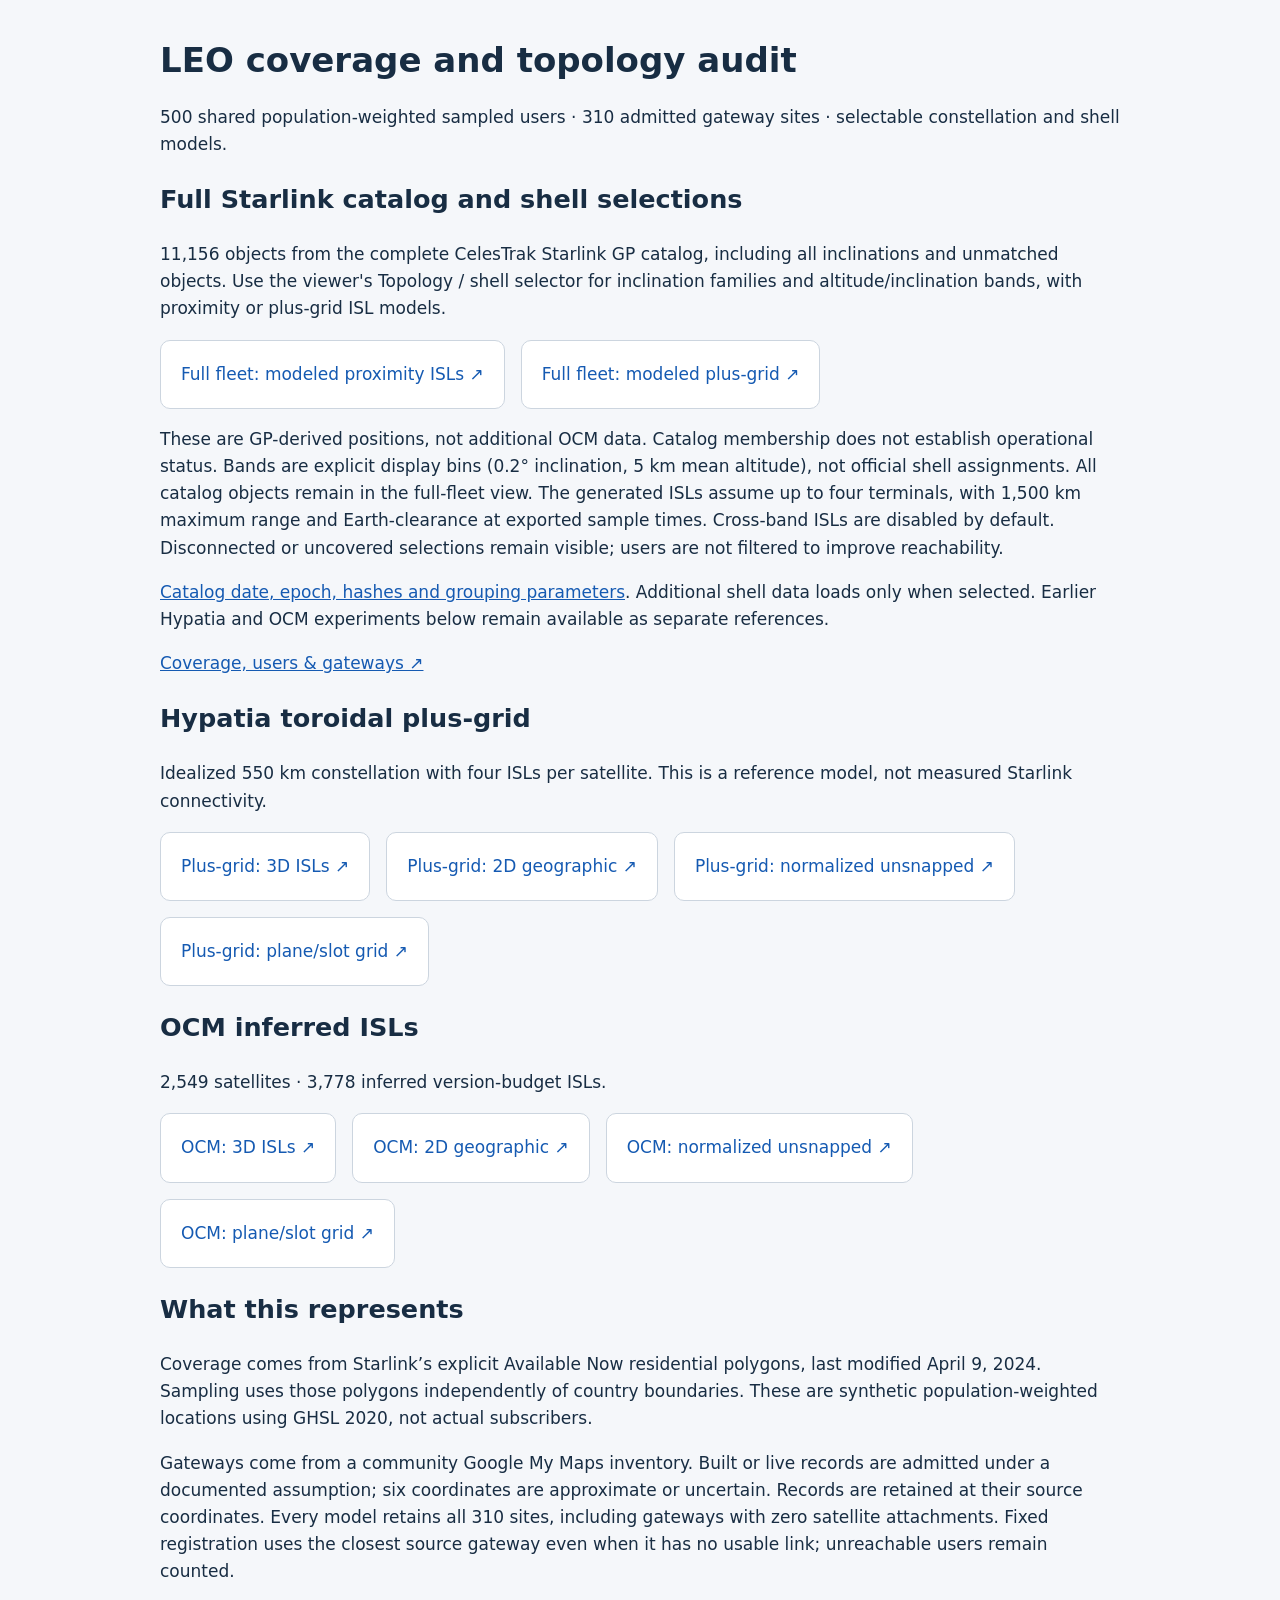
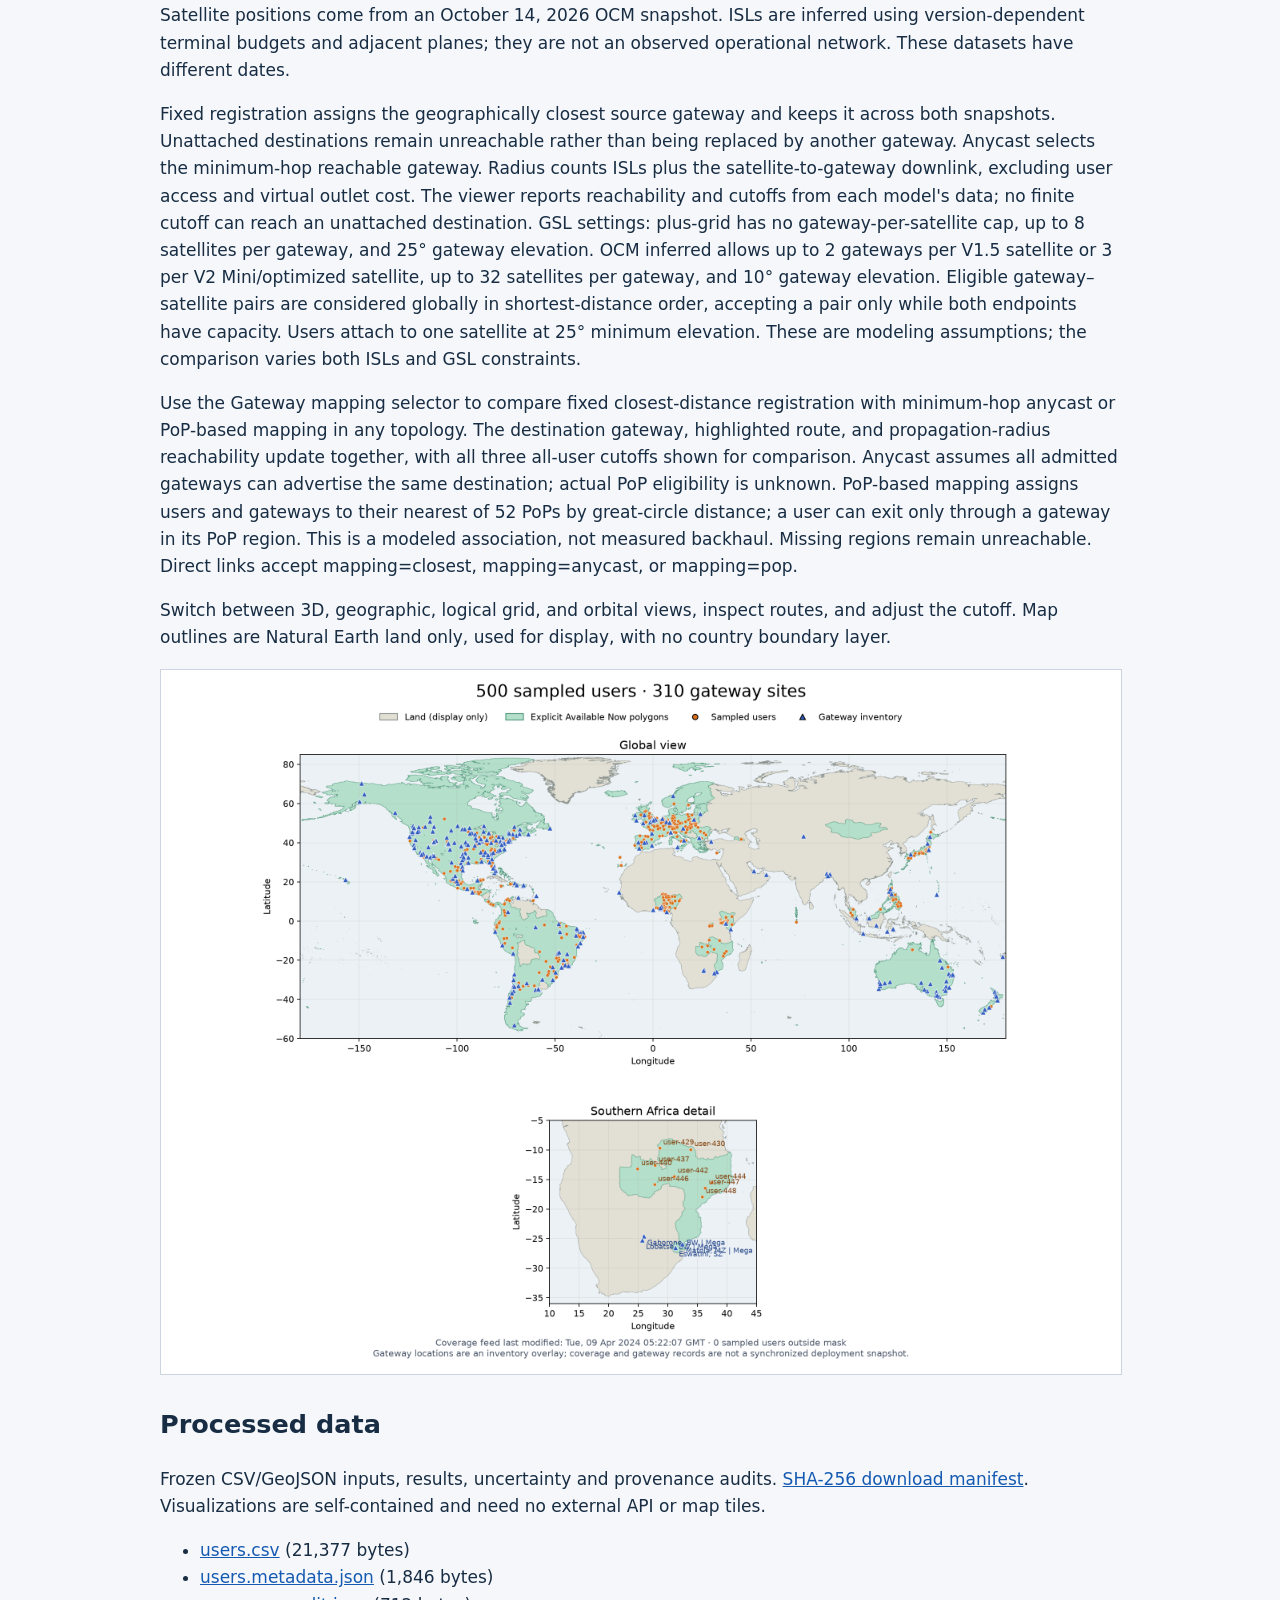
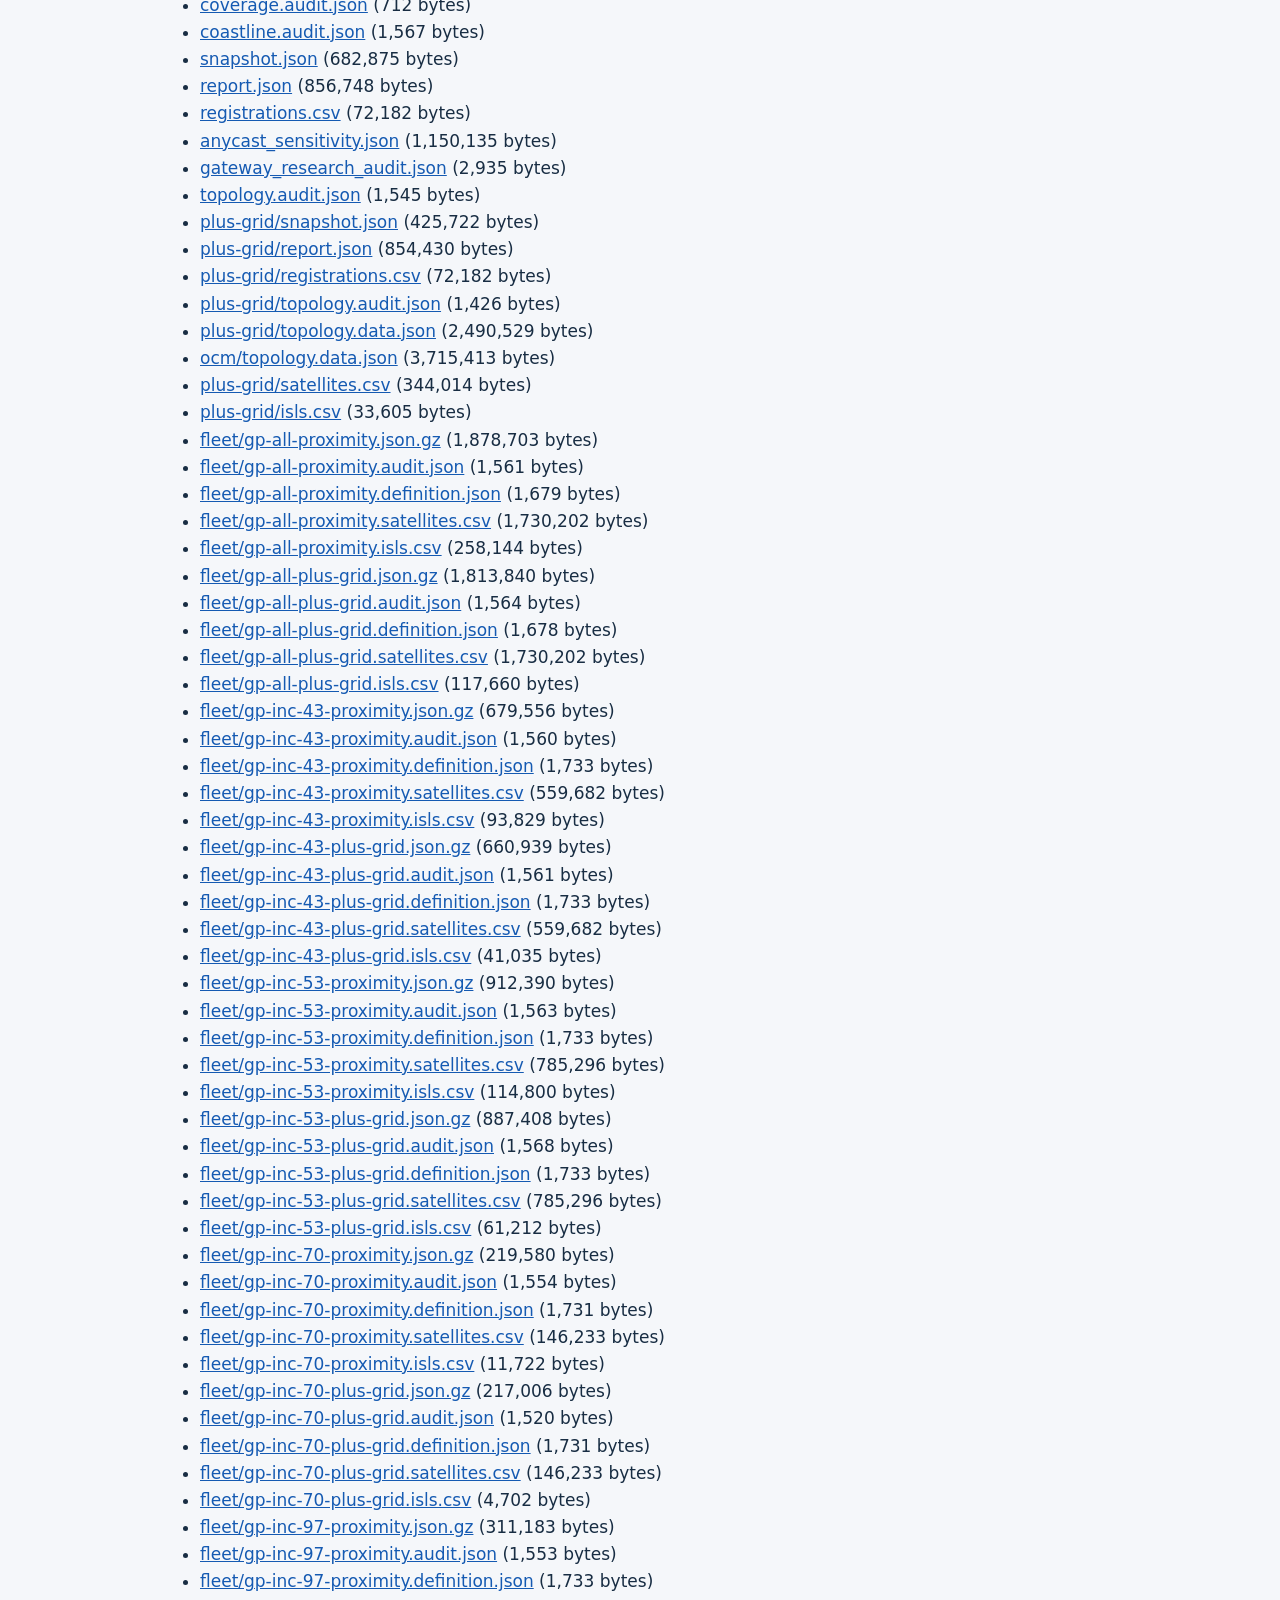
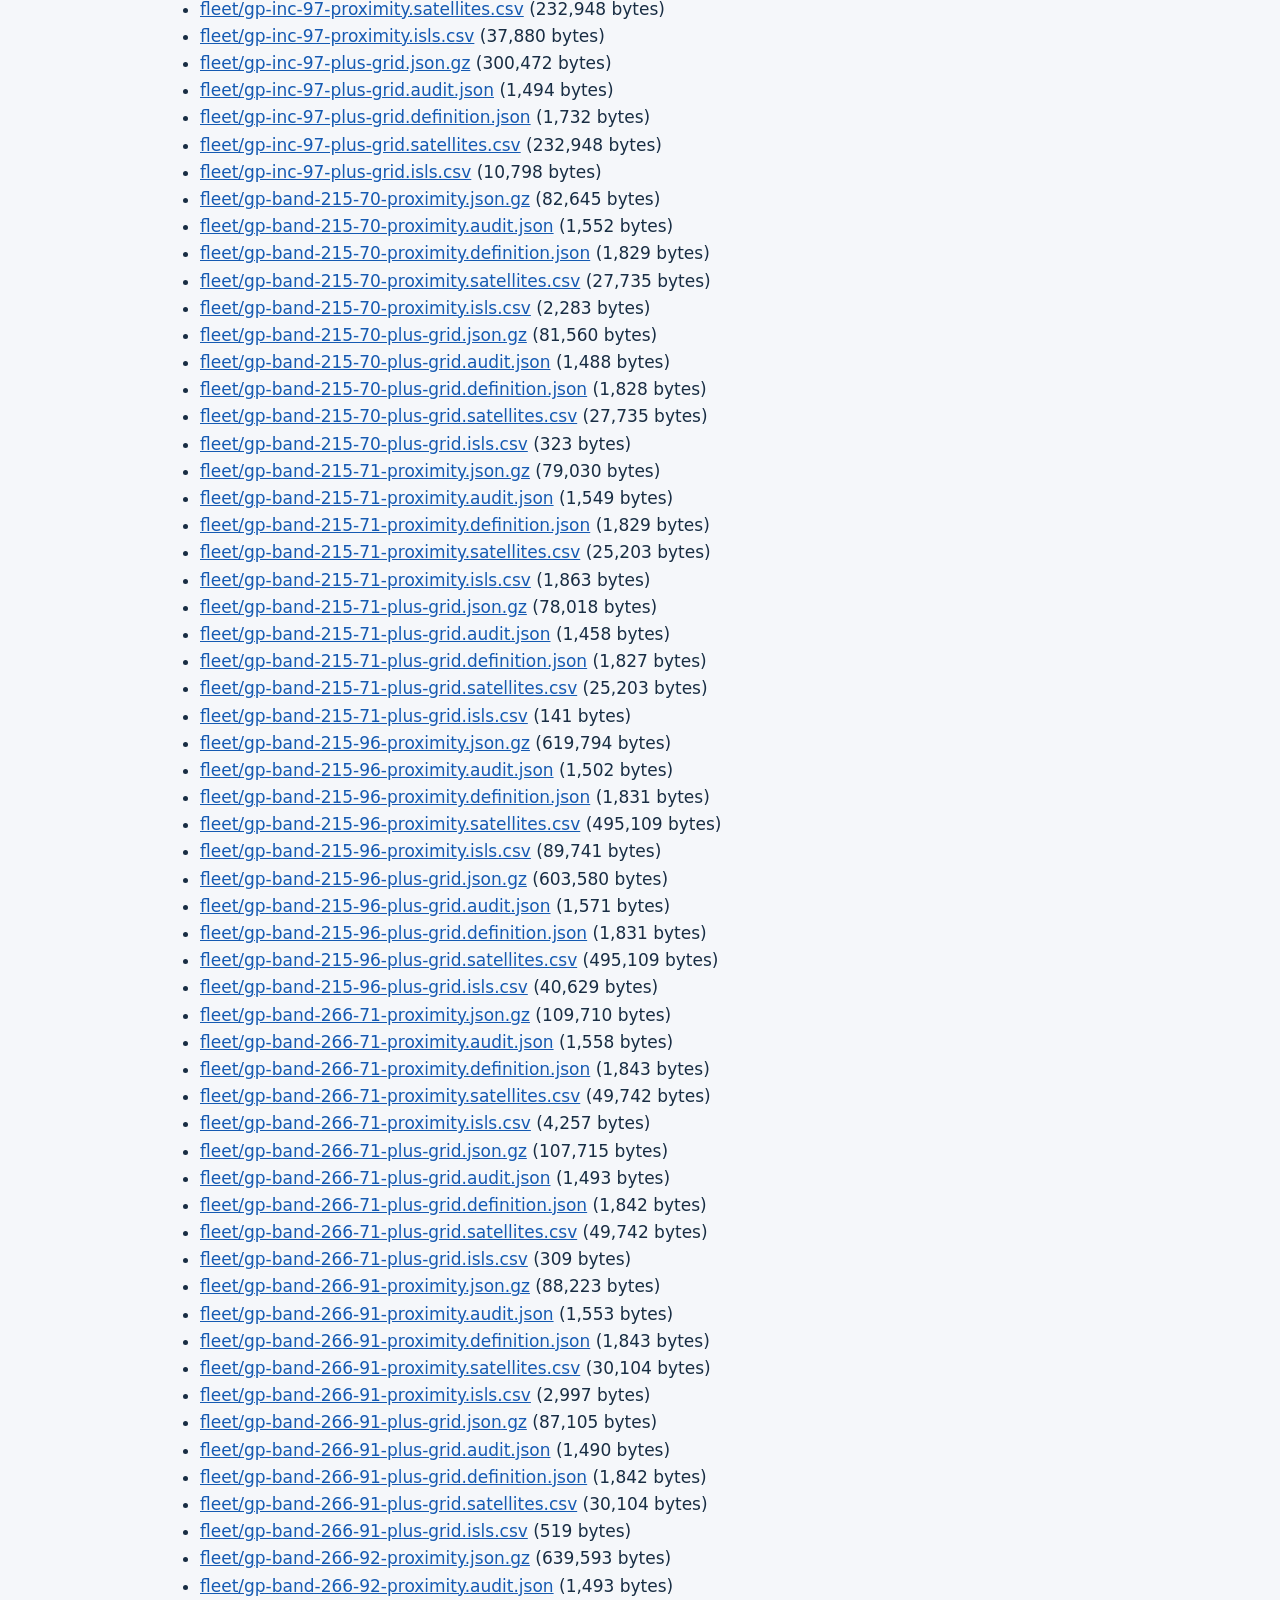
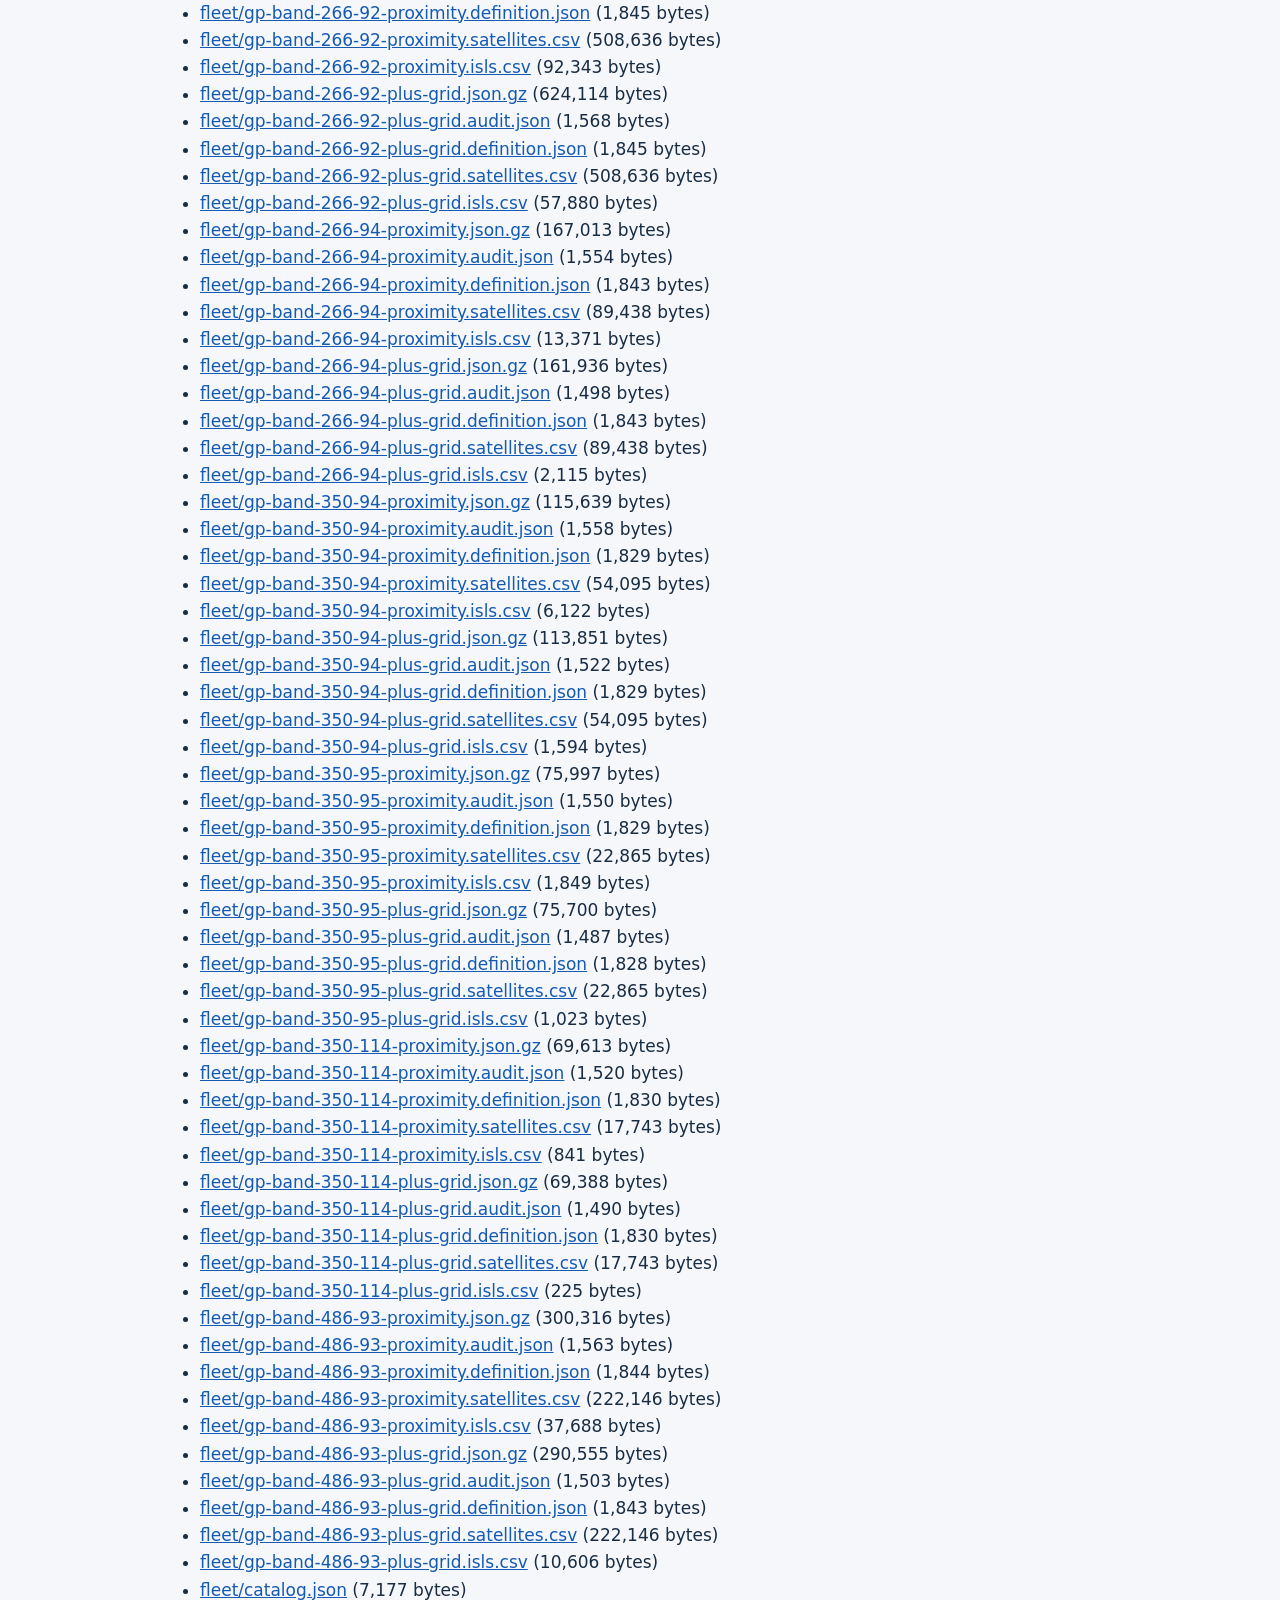
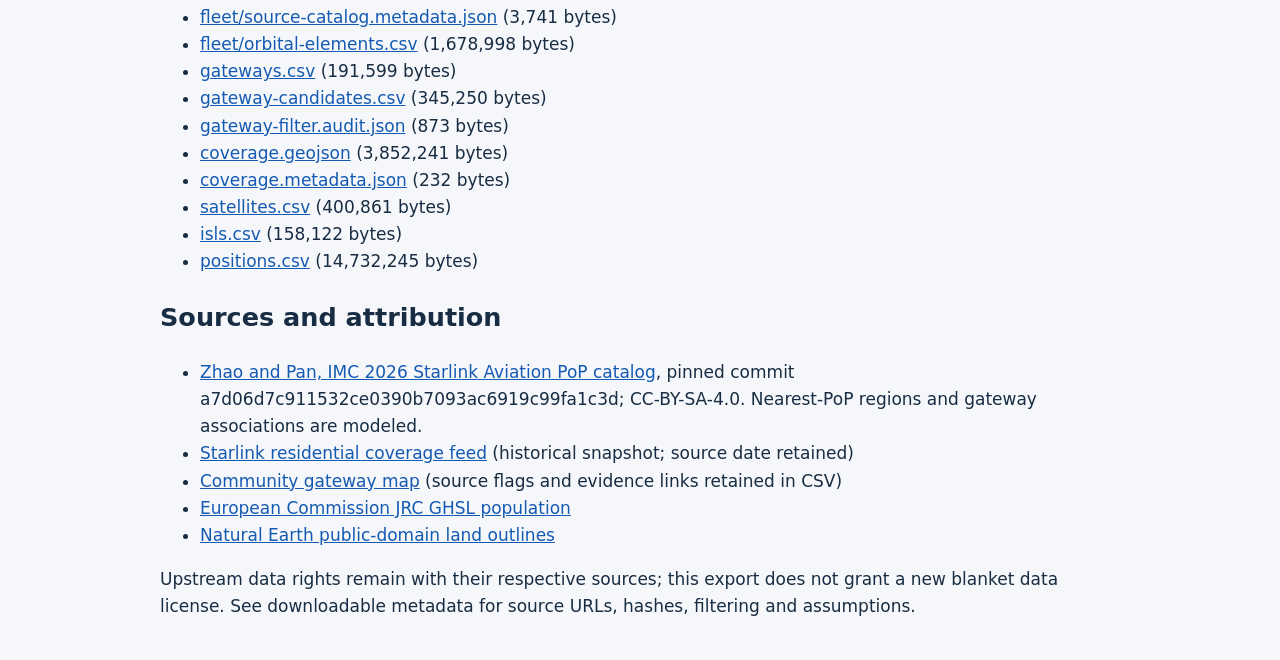
==== commit 90281f54: "Apply satellite and gateway GSL limits to inferred OCM topology" ====
--- a/site/index.html
+++ b/site/index.html
@@ -12,9 +12,9 @@
 <h2>What this represents</h2><p>Coverage comes from Starlink’s explicit Available Now residential polygons, last modified April 9, 2024. Sampling uses those polygons independently of country boundaries. These are synthetic population-weighted locations using GHSL 2020, not actual subscribers.</p>
 <p>Gateways come from a community Google My Maps inventory. Built or live records are admitted under a documented assumption; six coordinates are approximate or uncertain. Records are retained at their source coordinates. Every model retains all 310 sites, including gateways with zero satellite attachments. Fixed registration uses the closest source gateway even when it has no usable link; unreachable users remain counted.</p>
 <p>Satellite positions come from an October 14, 2026 OCM snapshot. ISLs are inferred using version-dependent terminal budgets and adjacent planes; they are not an observed operational network. These datasets have different dates.</p>
-<p>Fixed registration assigns the geographically closest source gateway and keeps it across both snapshots. Unattached destinations remain unreachable rather than being replaced by another gateway. Anycast selects the minimum-hop reachable gateway. Radius counts ISLs plus the satellite-to-gateway downlink, excluding user access and virtual outlet cost. The viewer reports reachability and cutoffs from each model's data; no finite cutoff can reach an unattached destination. The legacy reference models have different gateway attachment settings (Hypatia: 25° and up to 8 satellites; OCM: 10° and up to 32), so their results are not a controlled topology comparison.</p>
+<p>Fixed registration assigns the geographically closest source gateway and keeps it across both snapshots. Unattached destinations remain unreachable rather than being replaced by another gateway. Anycast selects the minimum-hop reachable gateway. Radius counts ISLs plus the satellite-to-gateway downlink, excluding user access and virtual outlet cost. The viewer reports reachability and cutoffs from each model's data; no finite cutoff can reach an unattached destination. GSL settings: plus-grid has no gateway-per-satellite cap, up to 8 satellites per gateway, and 25° gateway elevation. OCM inferred allows up to 2 gateways per V1.5 satellite or 3 per V2 Mini/optimized satellite, up to 32 satellites per gateway, and 10° gateway elevation. Eligible gateway–satellite pairs are considered globally in shortest-distance order, accepting a pair only while both endpoints have capacity. Users attach to one satellite at 25° minimum elevation. These are modeling assumptions; the comparison varies both ISLs and GSL constraints.</p>
 <p>Use the Gateway mapping selector to compare fixed closest-distance registration with minimum-hop anycast or PoP-based mapping in any topology. The destination gateway, highlighted route, and propagation-radius reachability update together, with all three all-user cutoffs shown for comparison. Anycast assumes all admitted gateways can advertise the same destination; actual PoP eligibility is unknown. PoP-based mapping assigns users and gateways to their nearest of 52 PoPs by great-circle distance; a user can exit only through a gateway in its PoP region. This is a modeled association, not measured backhaul. Missing regions remain unreachable. Direct links accept mapping=closest, mapping=anycast, or mapping=pop.</p>
 <p>Switch between 3D, geographic, logical grid, and orbital views, inspect routes, and adjust the cutoff. Map outlines are Natural Earth land only, used for display, with no country boundary layer.</p>
 <a href="coverage-map.html"><img src="coverage-map.png" alt="World and southern Africa audit of sampled users and gateways"></a>
-<h2>Processed data</h2><p>Frozen CSV/GeoJSON inputs, results, uncertainty and provenance audits. <a href="data/manifest.json">SHA-256 download manifest</a>. Visualizations are self-contained and need no external API or map tiles.</p><ul><li><a href="data/users.csv">users.csv</a> (21,377 bytes)</li><li><a href="data/users.metadata.json">users.metadata.json</a> (1,846 bytes)</li><li><a href="data/coverage.audit.json">coverage.audit.json</a> (712 bytes)</li><li><a href="data/coastline.audit.json">coastline.audit.json</a> (1,567 bytes)</li><li><a href="data/snapshot.json">snapshot.json</a> (1,063,455 bytes)</li><li><a href="data/report.json">report.json</a> (853,933 bytes)</li><li><a href="data/registrations.csv">registrations.csv</a> (72,182 bytes)</li><li><a href="data/anycast_sensitivity.json">anycast_sensitivity.json</a> (1,149,705 bytes)</li><li><a href="data/gateway_research_audit.json">gateway_research_audit.json</a> (2,378 bytes)</li><li><a href="data/topology.audit.json">topology.audit.json</a> (1,143 bytes)</li><li><a href="data/plus-grid/snapshot.json">plus-grid/snapshot.json</a> (425,278 bytes)</li><li><a href="data/plus-grid/report.json">plus-grid/report.json</a> (853,986 bytes)</li><li><a href="data/plus-grid/registrations.csv">plus-grid/registrations.csv</a> (72,182 bytes)</li><li><a href="data/plus-grid/topology.audit.json">plus-grid/topology.audit.json</a> (1,030 bytes)</li><li><a href="data/plus-grid/topology.data.json">plus-grid/topology.data.json</a> (5,822,844 bytes)</li><li><a href="data/ocm/topology.data.json">ocm/topology.data.json</a> (7,245,580 bytes)</li><li><a href="data/plus-grid/satellites.csv">plus-grid/satellites.csv</a> (344,014 bytes)</li><li><a href="data/plus-grid/isls.csv">plus-grid/isls.csv</a> (33,605 bytes)</li><li><a href="data/fleet/gp-all-proximity.json.gz">fleet/gp-all-proximity.json.gz</a> (2,247,600 bytes)</li><li><a href="data/fleet/gp-all-proximity.audit.json">fleet/gp-all-proximity.audit.json</a> (1,163 bytes)</li><li><a href="data/fleet/gp-all-proximity.definition.json">fleet/gp-all-proximity.definition.json</a> (1,679 bytes)</li><li><a href="data/fleet/gp-all-proximity.satellites.csv">fleet/gp-all-proximity.satellites.csv</a> (1,730,202 bytes)</li><li><a href="data/fleet/gp-all-proximity.isls.csv">fleet/gp-all-proximity.isls.csv</a> (258,144 bytes)</li><li><a href="data/fleet/gp-all-plus-grid.json.gz">fleet/gp-all-plus-grid.json.gz</a> (2,182,940 bytes)</li><li><a href="data/fleet/gp-all-plus-grid.audit.json">fleet/gp-all-plus-grid.audit.json</a> (1,166 bytes)</li><li><a href="data/fleet/gp-all-plus-grid.definition.json">fleet/gp-all-plus-grid.definition.json</a> (1,678 bytes)</li><li><a href="data/fleet/gp-all-plus-grid.satellites.csv">fleet/gp-all-plus-grid.satellites.csv</a> (1,730,202 bytes)</li><li><a href="data/fleet/gp-all-plus-grid.isls.csv">fleet/gp-all-plus-grid.isls.csv</a> (117,660 bytes)</li><li><a href="data/fleet/gp-inc-43-proximity.json.gz">fleet/gp-inc-43-proximity.json.gz</a> (1,047,687 bytes)</li><li><a href="data/fleet/gp-inc-43-proximity.audit.json">fleet/gp-inc-43-proximity.audit.json</a> (1,162 bytes)</li><li><a href="data/fleet/gp-inc-43-proximity.definition.json">fleet/gp-inc-43-proximity.definition.json</a> (1,733 bytes)</li><li><a href="data/fleet/gp-inc-43-proximity.satellites.csv">fleet/gp-inc-43-proximity.satellites.csv</a> (559,682 bytes)</li><li><a href="data/fleet/gp-inc-43-proximity.isls.csv">fleet/gp-inc-43-proximity.isls.csv</a> (93,829 bytes)</li><li><a href="data/fleet/gp-inc-43-plus-grid.json.gz">fleet/gp-inc-43-plus-grid.json.gz</a> (1,030,044 bytes)</li><li><a href="data/fleet/gp-inc-43-plus-grid.audit.json">fleet/gp-inc-43-plus-grid.audit.json</a> (1,163 bytes)</li><li><a href="data/fleet/gp-inc-43-plus-grid.definition.json">fleet/gp-inc-43-plus-grid.definition.json</a> (1,733 bytes)</li><li><a href="data/fleet/gp-inc-43-plus-grid.satellites.csv">fleet/gp-inc-43-plus-grid.satellites.csv</a> (559,682 bytes)</li><li><a href="data/fleet/gp-inc-43-plus-grid.isls.csv">fleet/gp-inc-43-plus-grid.isls.csv</a> (41,035 bytes)</li><li><a href="data/fleet/gp-inc-53-proximity.json.gz">fleet/gp-inc-53-proximity.json.gz</a> (1,280,536 bytes)</li><li><a href="data/fleet/gp-inc-53-proximity.audit.json">fleet/gp-inc-53-proximity.audit.json</a> (1,165 bytes)</li><li><a href="data/fleet/gp-inc-53-proximity.definition.json">fleet/gp-inc-53-proximity.definition.json</a> (1,733 bytes)</li><li><a href="data/fleet/gp-inc-53-proximity.satellites.csv">fleet/gp-inc-53-proximity.satellites.csv</a> (785,296 bytes)</li><li><a href="data/fleet/gp-inc-53-proximity.isls.csv">fleet/gp-inc-53-proximity.isls.csv</a> (114,800 bytes)</li><li><a href="data/fleet/gp-inc-53-plus-grid.json.gz">fleet/gp-inc-53-plus-grid.json.gz</a> (1,256,450 bytes)</li><li><a href="data/fleet/gp-inc-53-plus-grid.audit.json">fleet/gp-inc-53-plus-grid.audit.json</a> (1,170 bytes)</li><li><a href="data/fleet/gp-inc-53-plus-grid.definition.json">fleet/gp-inc-53-plus-grid.definition.json</a> (1,733 bytes)</li><li><a href="data/fleet/gp-inc-53-plus-grid.satellites.csv">fleet/gp-inc-53-plus-grid.satellites.csv</a> (785,296 bytes)</li><li><a href="data/fleet/gp-inc-53-plus-grid.isls.csv">fleet/gp-inc-53-plus-grid.isls.csv</a> (61,212 bytes)</li><li><a href="data/fleet/gp-inc-70-proximity.json.gz">fleet/gp-inc-70-proximity.json.gz</a> (587,829 bytes)</li><li><a href="data/fleet/gp-inc-70-proximity.audit.json">fleet/gp-inc-70-proximity.audit.json</a> (1,158 bytes)</li><li><a href="data/fleet/gp-inc-70-proximity.definition.json">fleet/gp-inc-70-proximity.definition.json</a> (1,731 bytes)</li><li><a href="data/fleet/gp-inc-70-proximity.satellites.csv">fleet/gp-inc-70-proximity.satellites.csv</a> (146,233 bytes)</li><li><a href="data/fleet/gp-inc-70-proximity.isls.csv">fleet/gp-inc-70-proximity.isls.csv</a> (11,722 bytes)</li><li><a href="data/fleet/gp-inc-70-plus-grid.json.gz">fleet/gp-inc-70-plus-grid.json.gz</a> (585,241 bytes)</li><li><a href="data/fleet/gp-inc-70-plus-grid.audit.json">fleet/gp-inc-70-plus-grid.audit.json</a> (1,124 bytes)</li><li><a href="data/fleet/gp-inc-70-plus-grid.definition.json">fleet/gp-inc-70-plus-grid.definition.json</a> (1,731 bytes)</li><li><a href="data/fleet/gp-inc-70-plus-grid.satellites.csv">fleet/gp-inc-70-plus-grid.satellites.csv</a> (146,233 bytes)</li><li><a href="data/fleet/gp-inc-70-plus-grid.isls.csv">fleet/gp-inc-70-plus-grid.isls.csv</a> (4,702 bytes)</li><li><a href="data/fleet/gp-inc-97-proximity.json.gz">fleet/gp-inc-97-proximity.json.gz</a> (680,178 bytes)</li><li><a href="data/fleet/gp-inc-97-proximity.audit.json">fleet/gp-inc-97-proximity.audit.json</a> (1,157 bytes)</li><li><a href="data/fleet/gp-inc-97-proximity.definition.json">fleet/gp-inc-97-proximity.definition.json</a> (1,733 bytes)</li><li><a href="data/fleet/gp-inc-97-proximity.satellites.csv">fleet/gp-inc-97-proximity.satellites.csv</a> (232,948 bytes)</li><li><a href="data/fleet/gp-inc-97-proximity.isls.csv">fleet/gp-inc-97-proximity.isls.csv</a> (37,880 bytes)</li><li><a href="data/fleet/gp-inc-97-plus-grid.json.gz">fleet/gp-inc-97-plus-grid.json.gz</a> (669,060 bytes)</li><li><a href="data/fleet/gp-inc-97-plus-grid.audit.json">fleet/gp-inc-97-plus-grid.audit.json</a> (1,098 bytes)</li><li><a href="data/fleet/gp-inc-97-plus-grid.definition.json">fleet/gp-inc-97-plus-grid.definition.json</a> (1,732 bytes)</li><li><a href="data/fleet/gp-inc-97-plus-grid.satellites.csv">fleet/gp-inc-97-plus-grid.satellites.csv</a> (232,948 bytes)</li><li><a href="data/fleet/gp-inc-97-plus-grid.isls.csv">fleet/gp-inc-97-plus-grid.isls.csv</a> (10,798 bytes)</li><li><a href="data/fleet/gp-band-215-70-proximity.json.gz">fleet/gp-band-215-70-proximity.json.gz</a> (451,958 bytes)</li><li><a href="data/fleet/gp-band-215-70-proximity.audit.json">fleet/gp-band-215-70-proximity.audit.json</a> (1,160 bytes)</li><li><a href="data/fleet/gp-band-215-70-proximity.definition.json">fleet/gp-band-215-70-proximity.definition.json</a> (1,829 bytes)</li><li><a href="data/fleet/gp-band-215-70-proximity.satellites.csv">fleet/gp-band-215-70-proximity.satellites.csv</a> (27,735 bytes)</li><li><a href="data/fleet/gp-band-215-70-proximity.isls.csv">fleet/gp-band-215-70-proximity.isls.csv</a> (2,283 bytes)</li><li><a href="data/fleet/gp-band-215-70-plus-grid.json.gz">fleet/gp-band-215-70-plus-grid.json.gz</a> (450,830 bytes)</li><li><a href="data/fleet/gp-band-215-70-plus-grid.audit.json">fleet/gp-band-215-70-plus-grid.audit.json</a> (1,096 bytes)</li><li><a href="data/fleet/gp-band-215-70-plus-grid.definition.json">fleet/gp-band-215-70-plus-grid.definition.json</a> (1,828 bytes)</li><li><a href="data/fleet/gp-band-215-70-plus-grid.satellites.csv">fleet/gp-band-215-70-plus-grid.satellites.csv</a> (27,735 bytes)</li><li><a href="data/fleet/gp-band-215-70-plus-grid.isls.csv">fleet/gp-band-215-70-plus-grid.isls.csv</a> (323 bytes)</li><li><a href="data/fleet/gp-band-215-71-proximity.json.gz">fleet/gp-band-215-71-proximity.json.gz</a> (448,152 bytes)</li><li><a href="data/fleet/gp-band-215-71-proximity.audit.json">fleet/gp-band-215-71-proximity.audit.json</a> (1,157 bytes)</li><li><a href="data/fleet/gp-band-215-71-proximity.definition.json">fleet/gp-band-215-71-proximity.definition.json</a> (1,829 bytes)</li><li><a href="data/fleet/gp-band-215-71-proximity.satellites.csv">fleet/gp-band-215-71-proximity.satellites.csv</a> (25,203 bytes)</li><li><a href="data/fleet/gp-band-215-71-proximity.isls.csv">fleet/gp-band-215-71-proximity.isls.csv</a> (1,863 bytes)</li><li><a href="data/fleet/gp-band-215-71-plus-grid.json.gz">fleet/gp-band-215-71-plus-grid.json.gz</a> (447,100 bytes)</li><li><a href="data/fleet/gp-band-215-71-plus-grid.audit.json">fleet/gp-band-215-71-plus-grid.audit.json</a> (1,066 bytes)</li><li><a href="data/fleet/gp-band-215-71-plus-grid.definition.json">fleet/gp-band-215-71-plus-grid.definition.json</a> (1,827 bytes)</li><li><a href="data/fleet/gp-band-215-71-plus-grid.satellites.csv">fleet/gp-band-215-71-plus-grid.satellites.csv</a> (25,203 bytes)</li><li><a href="data/fleet/gp-band-215-71-plus-grid.isls.csv">fleet/gp-band-215-71-plus-grid.isls.csv</a> (141 bytes)</li><li><a href="data/fleet/gp-band-215-96-proximity.json.gz">fleet/gp-band-215-96-proximity.json.gz</a> (988,239 bytes)</li><li><a href="data/fleet/gp-band-215-96-proximity.audit.json">fleet/gp-band-215-96-proximity.audit.json</a> (1,104 bytes)</li><li><a href="data/fleet/gp-band-215-96-proximity.definition.json">fleet/gp-band-215-96-proximity.definition.json</a> (1,831 bytes)</li><li><a href="data/fleet/gp-band-215-96-proximity.satellites.csv">fleet/gp-band-215-96-proximity.satellites.csv</a> (495,109 bytes)</li><li><a href="data/fleet/gp-band-215-96-proximity.isls.csv">fleet/gp-band-215-96-proximity.isls.csv</a> (89,741 bytes)</li><li><a href="data/fleet/gp-band-215-96-plus-grid.json.gz">fleet/gp-band-215-96-plus-grid.json.gz</a> (972,684 bytes)</li><li><a href="data/fleet/gp-band-215-96-plus-grid.audit.json">fleet/gp-band-215-96-plus-grid.audit.json</a> (1,173 bytes)</li><li><a href="data/fleet/gp-band-215-96-plus-grid.definition.json">fleet/gp-band-215-96-plus-grid.definition.json</a> (1,831 bytes)</li><li><a href="data/fleet/gp-band-215-96-plus-grid.satellites.csv">fleet/gp-band-215-96-plus-grid.satellites.csv</a> (495,109 bytes)</li><li><a href="data/fleet/gp-band-215-96-plus-grid.isls.csv">fleet/gp-band-215-96-plus-grid.isls.csv</a> (40,629 bytes)</li><li><a href="data/fleet/gp-band-266-71-proximity.json.gz">fleet/gp-band-266-71-proximity.json.gz</a> (478,927 bytes)</li><li><a href="data/fleet/gp-band-266-71-proximity.audit.json">fleet/gp-band-266-71-proximity.audit.json</a> (1,162 bytes)</li><li><a href="data/fleet/gp-band-266-71-proximity.definition.json">fleet/gp-band-266-71-proximity.definition.json</a> (1,843 bytes)</li><li><a href="data/fleet/gp-band-266-71-proximity.satellites.csv">fleet/gp-band-266-71-proximity.satellites.csv</a> (49,742 bytes)</li><li><a href="data/fleet/gp-band-266-71-proximity.isls.csv">fleet/gp-band-266-71-proximity.isls.csv</a> (4,257 bytes)</li><li><a href="data/fleet/gp-band-266-71-plus-grid.json.gz">fleet/gp-band-266-71-plus-grid.json.gz</a> (476,812 bytes)</li><li><a href="data/fleet/gp-band-266-71-plus-grid.audit.json">fleet/gp-band-266-71-plus-grid.audit.json</a> (1,097 bytes)</li><li><a href="data/fleet/gp-band-266-71-plus-grid.definition.json">fleet/gp-band-266-71-plus-grid.definition.json</a> (1,842 bytes)</li><li><a href="data/fleet/gp-band-266-71-plus-grid.satellites.csv">fleet/gp-band-266-71-plus-grid.satellites.csv</a> (49,742 bytes)</li><li><a href="data/fleet/gp-band-266-71-plus-grid.isls.csv">fleet/gp-band-266-71-plus-grid.isls.csv</a> (309 bytes)</li><li><a href="data/fleet/gp-band-266-91-proximity.json.gz">fleet/gp-band-266-91-proximity.json.gz</a> (457,608 bytes)</li><li><a href="data/fleet/gp-band-266-91-proximity.audit.json">fleet/gp-band-266-91-proximity.audit.json</a> (1,158 bytes)</li><li><a href="data/fleet/gp-band-266-91-proximity.definition.json">fleet/gp-band-266-91-proximity.definition.json</a> (1,843 bytes)</li><li><a href="data/fleet/gp-band-266-91-proximity.satellites.csv">fleet/gp-band-266-91-proximity.satellites.csv</a> (30,104 bytes)</li><li><a href="data/fleet/gp-band-266-91-proximity.isls.csv">fleet/gp-band-266-91-proximity.isls.csv</a> (2,997 bytes)</li><li><a href="data/fleet/gp-band-266-91-plus-grid.json.gz">fleet/gp-band-266-91-plus-grid.json.gz</a> (456,494 bytes)</li><li><a href="data/fleet/gp-band-266-91-plus-grid.audit.json">fleet/gp-band-266-91-plus-grid.audit.json</a> (1,095 bytes)</li><li><a href="data/fleet/gp-band-266-91-plus-grid.definition.json">fleet/gp-band-266-91-plus-grid.definition.json</a> (1,842 bytes)</li><li><a href="data/fleet/gp-band-266-91-plus-grid.satellites.csv">fleet/gp-band-266-91-plus-grid.satellites.csv</a> (30,104 bytes)</li><li><a href="data/fleet/gp-band-266-91-plus-grid.isls.csv">fleet/gp-band-266-91-plus-grid.isls.csv</a> (519 bytes)</li><li><a href="data/fleet/gp-band-266-92-proximity.json.gz">fleet/gp-band-266-92-proximity.json.gz</a> (1,008,722 bytes)</li><li><a href="data/fleet/gp-band-266-92-proximity.audit.json">fleet/gp-band-266-92-proximity.audit.json</a> (1,095 bytes)</li><li><a href="data/fleet/gp-band-266-92-proximity.definition.json">fleet/gp-band-266-92-proximity.definition.json</a> (1,845 bytes)</li><li><a href="data/fleet/gp-band-266-92-proximity.satellites.csv">fleet/gp-band-266-92-proximity.satellites.csv</a> (508,636 bytes)</li><li><a href="data/fleet/gp-band-266-92-proximity.isls.csv">fleet/gp-band-266-92-proximity.isls.csv</a> (92,343 bytes)</li><li><a href="data/fleet/gp-band-266-92-plus-grid.json.gz">fleet/gp-band-266-92-plus-grid.json.gz</a> (992,315 bytes)</li><li><a href="data/fleet/gp-band-266-92-plus-grid.audit.json">fleet/gp-band-266-92-plus-grid.audit.json</a> (1,170 bytes)</li><li><a href="data/fleet/gp-band-266-92-plus-grid.definition.json">fleet/gp-band-266-92-plus-grid.definition.json</a> (1,845 bytes)</li><li><a href="data/fleet/gp-band-266-92-plus-grid.satellites.csv">fleet/gp-band-266-92-plus-grid.satellites.csv</a> (508,636 bytes)</li><li><a href="data/fleet/gp-band-266-92-plus-grid.isls.csv">fleet/gp-band-266-92-plus-grid.isls.csv</a> (57,880 bytes)</li><li><a href="data/fleet/gp-band-266-94-proximity.json.gz">fleet/gp-band-266-94-proximity.json.gz</a> (536,046 bytes)</li><li><a href="data/fleet/gp-band-266-94-proximity.audit.json">fleet/gp-band-266-94-proximity.audit.json</a> (1,158 bytes)</li><li><a href="data/fleet/gp-band-266-94-proximity.definition.json">fleet/gp-band-266-94-proximity.definition.json</a> (1,843 bytes)</li><li><a href="data/fleet/gp-band-266-94-proximity.satellites.csv">fleet/gp-band-266-94-proximity.satellites.csv</a> (89,438 bytes)</li><li><a href="data/fleet/gp-band-266-94-proximity.isls.csv">fleet/gp-band-266-94-proximity.isls.csv</a> (13,371 bytes)</li><li><a href="data/fleet/gp-band-266-94-plus-grid.json.gz">fleet/gp-band-266-94-plus-grid.json.gz</a> (530,164 bytes)</li><li><a href="data/fleet/gp-band-266-94-plus-grid.audit.json">fleet/gp-band-266-94-plus-grid.audit.json</a> (1,102 bytes)</li><li><a href="data/fleet/gp-band-266-94-plus-grid.definition.json">fleet/gp-band-266-94-plus-grid.definition.json</a> (1,843 bytes)</li><li><a href="data/fleet/gp-band-266-94-plus-grid.satellites.csv">fleet/gp-band-266-94-plus-grid.satellites.csv</a> (89,438 bytes)</li><li><a href="data/fleet/gp-band-266-94-plus-grid.isls.csv">fleet/gp-band-266-94-plus-grid.isls.csv</a> (2,115 bytes)</li><li><a href="data/fleet/gp-band-350-94-proximity.json.gz">fleet/gp-band-350-94-proximity.json.gz</a> (484,977 bytes)</li><li><a href="data/fleet/gp-band-350-94-proximity.audit.json">fleet/gp-band-350-94-proximity.audit.json</a> (1,162 bytes)</li><li><a href="data/fleet/gp-band-350-94-proximity.definition.json">fleet/gp-band-350-94-proximity.definition.json</a> (1,829 bytes)</li><li><a href="data/fleet/gp-band-350-94-proximity.satellites.csv">fleet/gp-band-350-94-proximity.satellites.csv</a> (54,095 bytes)</li><li><a href="data/fleet/gp-band-350-94-proximity.isls.csv">fleet/gp-band-350-94-proximity.isls.csv</a> (6,122 bytes)</li><li><a href="data/fleet/gp-band-350-94-plus-grid.json.gz">fleet/gp-band-350-94-plus-grid.json.gz</a> (483,183 bytes)</li><li><a href="data/fleet/gp-band-350-94-plus-grid.audit.json">fleet/gp-band-350-94-plus-grid.audit.json</a> (1,126 bytes)</li><li><a href="data/fleet/gp-band-350-94-plus-grid.definition.json">fleet/gp-band-350-94-plus-grid.definition.json</a> (1,829 bytes)</li><li><a href="data/fleet/gp-band-350-94-plus-grid.satellites.csv">fleet/gp-band-350-94-plus-grid.satellites.csv</a> (54,095 bytes)</li><li><a href="data/fleet/gp-band-350-94-plus-grid.isls.csv">fleet/gp-band-350-94-plus-grid.isls.csv</a> (1,594 bytes)</li><li><a href="data/fleet/gp-band-350-95-proximity.json.gz">fleet/gp-band-350-95-proximity.json.gz</a> (444,332 bytes)</li><li><a href="data/fleet/gp-band-350-95-proximity.audit.json">fleet/gp-band-350-95-proximity.audit.json</a> (1,158 bytes)</li><li><a href="data/fleet/gp-band-350-95-proximity.definition.json">fleet/gp-band-350-95-proximity.definition.json</a> (1,829 bytes)</li><li><a href="data/fleet/gp-band-350-95-proximity.satellites.csv">fleet/gp-band-350-95-proximity.satellites.csv</a> (22,865 bytes)</li><li><a href="data/fleet/gp-band-350-95-proximity.isls.csv">fleet/gp-band-350-95-proximity.isls.csv</a> (1,849 bytes)</li><li><a href="data/fleet/gp-band-350-95-plus-grid.json.gz">fleet/gp-band-350-95-plus-grid.json.gz</a> (443,997 bytes)</li><li><a href="data/fleet/gp-band-350-95-plus-grid.audit.json">fleet/gp-band-350-95-plus-grid.audit.json</a> (1,095 bytes)</li><li><a href="data/fleet/gp-band-350-95-plus-grid.definition.json">fleet/gp-band-350-95-plus-grid.definition.json</a> (1,828 bytes)</li><li><a href="data/fleet/gp-band-350-95-plus-grid.satellites.csv">fleet/gp-band-350-95-plus-grid.satellites.csv</a> (22,865 bytes)</li><li><a href="data/fleet/gp-band-350-95-plus-grid.isls.csv">fleet/gp-band-350-95-plus-grid.isls.csv</a> (1,023 bytes)</li><li><a href="data/fleet/gp-band-350-114-proximity.json.gz">fleet/gp-band-350-114-proximity.json.gz</a> (438,459 bytes)</li><li><a href="data/fleet/gp-band-350-114-proximity.audit.json">fleet/gp-band-350-114-proximity.audit.json</a> (1,128 bytes)</li><li><a href="data/fleet/gp-band-350-114-proximity.definition.json">fleet/gp-band-350-114-proximity.definition.json</a> (1,830 bytes)</li><li><a href="data/fleet/gp-band-350-114-proximity.satellites.csv">fleet/gp-band-350-114-proximity.satellites.csv</a> (17,743 bytes)</li><li><a href="data/fleet/gp-band-350-114-proximity.isls.csv">fleet/gp-band-350-114-proximity.isls.csv</a> (841 bytes)</li><li><a href="data/fleet/gp-band-350-114-plus-grid.json.gz">fleet/gp-band-350-114-plus-grid.json.gz</a> (438,281 bytes)</li><li><a href="data/fleet/gp-band-350-114-plus-grid.audit.json">fleet/gp-band-350-114-plus-grid.audit.json</a> (1,098 bytes)</li><li><a href="data/fleet/gp-band-350-114-plus-grid.definition.json">fleet/gp-band-350-114-plus-grid.definition.json</a> (1,830 bytes)</li><li><a href="data/fleet/gp-band-350-114-plus-grid.satellites.csv">fleet/gp-band-350-114-plus-grid.satellites.csv</a> (17,743 bytes)</li><li><a href="data/fleet/gp-band-350-114-plus-grid.isls.csv">fleet/gp-band-350-114-plus-grid.isls.csv</a> (225 bytes)</li><li><a href="data/fleet/gp-band-486-93-proximity.json.gz">fleet/gp-band-486-93-proximity.json.gz</a> (669,112 bytes)</li><li><a href="data/fleet/gp-band-486-93-proximity.audit.json">fleet/gp-band-486-93-proximity.audit.json</a> (1,167 bytes)</li><li><a href="data/fleet/gp-band-486-93-proximity.definition.json">fleet/gp-band-486-93-proximity.definition.json</a> (1,844 bytes)</li><li><a href="data/fleet/gp-band-486-93-proximity.satellites.csv">fleet/gp-band-486-93-proximity.satellites.csv</a> (222,146 bytes)</li><li><a href="data/fleet/gp-band-486-93-proximity.isls.csv">fleet/gp-band-486-93-proximity.isls.csv</a> (37,688 bytes)</li><li><a href="data/fleet/gp-band-486-93-plus-grid.json.gz">fleet/gp-band-486-93-plus-grid.json.gz</a> (659,734 bytes)</li><li><a href="data/fleet/gp-band-486-93-plus-grid.audit.json">fleet/gp-band-486-93-plus-grid.audit.json</a> (1,107 bytes)</li><li><a href="data/fleet/gp-band-486-93-plus-grid.definition.json">fleet/gp-band-486-93-plus-grid.definition.json</a> (1,843 bytes)</li><li><a href="data/fleet/gp-band-486-93-plus-grid.satellites.csv">fleet/gp-band-486-93-plus-grid.satellites.csv</a> (222,146 bytes)</li><li><a href="data/fleet/gp-band-486-93-plus-grid.isls.csv">fleet/gp-band-486-93-plus-grid.isls.csv</a> (10,606 bytes)</li><li><a href="data/fleet/catalog.json">fleet/catalog.json</a> (7,177 bytes)</li><li><a href="data/fleet/source-catalog.metadata.json">fleet/source-catalog.metadata.json</a> (3,741 bytes)</li><li><a href="data/fleet/orbital-elements.csv">fleet/orbital-elements.csv</a> (1,678,998 bytes)</li><li><a href="data/gateways.csv">gateways.csv</a> (191,599 bytes)</li><li><a href="data/gateway-candidates.csv">gateway-candidates.csv</a> (345,250 bytes)</li><li><a href="data/gateway-filter.audit.json">gateway-filter.audit.json</a> (873 bytes)</li><li><a href="data/coverage.geojson">coverage.geojson</a> (3,852,241 bytes)</li><li><a href="data/coverage.metadata.json">coverage.metadata.json</a> (232 bytes)</li><li><a href="data/satellites.csv">satellites.csv</a> (400,861 bytes)</li><li><a href="data/isls.csv">isls.csv</a> (158,122 bytes)</li><li><a href="data/positions.csv">positions.csv</a> (14,732,245 bytes)</li></ul>
+<h2>Processed data</h2><p>Frozen CSV/GeoJSON inputs, results, uncertainty and provenance audits. <a href="data/manifest.json">SHA-256 download manifest</a>. Visualizations are self-contained and need no external API or map tiles.</p><ul><li><a href="data/users.csv">users.csv</a> (21,377 bytes)</li><li><a href="data/users.metadata.json">users.metadata.json</a> (1,846 bytes)</li><li><a href="data/coverage.audit.json">coverage.audit.json</a> (712 bytes)</li><li><a href="data/coastline.audit.json">coastline.audit.json</a> (1,567 bytes)</li><li><a href="data/snapshot.json">snapshot.json</a> (682,875 bytes)</li><li><a href="data/report.json">report.json</a> (856,748 bytes)</li><li><a href="data/registrations.csv">registrations.csv</a> (72,182 bytes)</li><li><a href="data/anycast_sensitivity.json">anycast_sensitivity.json</a> (1,150,135 bytes)</li><li><a href="data/gateway_research_audit.json">gateway_research_audit.json</a> (2,935 bytes)</li><li><a href="data/topology.audit.json">topology.audit.json</a> (1,545 bytes)</li><li><a href="data/plus-grid/snapshot.json">plus-grid/snapshot.json</a> (425,722 bytes)</li><li><a href="data/plus-grid/report.json">plus-grid/report.json</a> (854,430 bytes)</li><li><a href="data/plus-grid/registrations.csv">plus-grid/registrations.csv</a> (72,182 bytes)</li><li><a href="data/plus-grid/topology.audit.json">plus-grid/topology.audit.json</a> (1,426 bytes)</li><li><a href="data/plus-grid/topology.data.json">plus-grid/topology.data.json</a> (2,490,529 bytes)</li><li><a href="data/ocm/topology.data.json">ocm/topology.data.json</a> (3,715,413 bytes)</li><li><a href="data/plus-grid/satellites.csv">plus-grid/satellites.csv</a> (344,014 bytes)</li><li><a href="data/plus-grid/isls.csv">plus-grid/isls.csv</a> (33,605 bytes)</li><li><a href="data/fleet/gp-all-proximity.json.gz">fleet/gp-all-proximity.json.gz</a> (1,878,703 bytes)</li><li><a href="data/fleet/gp-all-proximity.audit.json">fleet/gp-all-proximity.audit.json</a> (1,561 bytes)</li><li><a href="data/fleet/gp-all-proximity.definition.json">fleet/gp-all-proximity.definition.json</a> (1,679 bytes)</li><li><a href="data/fleet/gp-all-proximity.satellites.csv">fleet/gp-all-proximity.satellites.csv</a> (1,730,202 bytes)</li><li><a href="data/fleet/gp-all-proximity.isls.csv">fleet/gp-all-proximity.isls.csv</a> (258,144 bytes)</li><li><a href="data/fleet/gp-all-plus-grid.json.gz">fleet/gp-all-plus-grid.json.gz</a> (1,813,840 bytes)</li><li><a href="data/fleet/gp-all-plus-grid.audit.json">fleet/gp-all-plus-grid.audit.json</a> (1,564 bytes)</li><li><a href="data/fleet/gp-all-plus-grid.definition.json">fleet/gp-all-plus-grid.definition.json</a> (1,678 bytes)</li><li><a href="data/fleet/gp-all-plus-grid.satellites.csv">fleet/gp-all-plus-grid.satellites.csv</a> (1,730,202 bytes)</li><li><a href="data/fleet/gp-all-plus-grid.isls.csv">fleet/gp-all-plus-grid.isls.csv</a> (117,660 bytes)</li><li><a href="data/fleet/gp-inc-43-proximity.json.gz">fleet/gp-inc-43-proximity.json.gz</a> (679,556 bytes)</li><li><a href="data/fleet/gp-inc-43-proximity.audit.json">fleet/gp-inc-43-proximity.audit.json</a> (1,560 bytes)</li><li><a href="data/fleet/gp-inc-43-proximity.definition.json">fleet/gp-inc-43-proximity.definition.json</a> (1,733 bytes)</li><li><a href="data/fleet/gp-inc-43-proximity.satellites.csv">fleet/gp-inc-43-proximity.satellites.csv</a> (559,682 bytes)</li><li><a href="data/fleet/gp-inc-43-proximity.isls.csv">fleet/gp-inc-43-proximity.isls.csv</a> (93,829 bytes)</li><li><a href="data/fleet/gp-inc-43-plus-grid.json.gz">fleet/gp-inc-43-plus-grid.json.gz</a> (660,939 bytes)</li><li><a href="data/fleet/gp-inc-43-plus-grid.audit.json">fleet/gp-inc-43-plus-grid.audit.json</a> (1,561 bytes)</li><li><a href="data/fleet/gp-inc-43-plus-grid.definition.json">fleet/gp-inc-43-plus-grid.definition.json</a> (1,733 bytes)</li><li><a href="data/fleet/gp-inc-43-plus-grid.satellites.csv">fleet/gp-inc-43-plus-grid.satellites.csv</a> (559,682 bytes)</li><li><a href="data/fleet/gp-inc-43-plus-grid.isls.csv">fleet/gp-inc-43-plus-grid.isls.csv</a> (41,035 bytes)</li><li><a href="data/fleet/gp-inc-53-proximity.json.gz">fleet/gp-inc-53-proximity.json.gz</a> (912,390 bytes)</li><li><a href="data/fleet/gp-inc-53-proximity.audit.json">fleet/gp-inc-53-proximity.audit.json</a> (1,563 bytes)</li><li><a href="data/fleet/gp-inc-53-proximity.definition.json">fleet/gp-inc-53-proximity.definition.json</a> (1,733 bytes)</li><li><a href="data/fleet/gp-inc-53-proximity.satellites.csv">fleet/gp-inc-53-proximity.satellites.csv</a> (785,296 bytes)</li><li><a href="data/fleet/gp-inc-53-proximity.isls.csv">fleet/gp-inc-53-proximity.isls.csv</a> (114,800 bytes)</li><li><a href="data/fleet/gp-inc-53-plus-grid.json.gz">fleet/gp-inc-53-plus-grid.json.gz</a> (887,408 bytes)</li><li><a href="data/fleet/gp-inc-53-plus-grid.audit.json">fleet/gp-inc-53-plus-grid.audit.json</a> (1,568 bytes)</li><li><a href="data/fleet/gp-inc-53-plus-grid.definition.json">fleet/gp-inc-53-plus-grid.definition.json</a> (1,733 bytes)</li><li><a href="data/fleet/gp-inc-53-plus-grid.satellites.csv">fleet/gp-inc-53-plus-grid.satellites.csv</a> (785,296 bytes)</li><li><a href="data/fleet/gp-inc-53-plus-grid.isls.csv">fleet/gp-inc-53-plus-grid.isls.csv</a> (61,212 bytes)</li><li><a href="data/fleet/gp-inc-70-proximity.json.gz">fleet/gp-inc-70-proximity.json.gz</a> (219,580 bytes)</li><li><a href="data/fleet/gp-inc-70-proximity.audit.json">fleet/gp-inc-70-proximity.audit.json</a> (1,554 bytes)</li><li><a href="data/fleet/gp-inc-70-proximity.definition.json">fleet/gp-inc-70-proximity.definition.json</a> (1,731 bytes)</li><li><a href="data/fleet/gp-inc-70-proximity.satellites.csv">fleet/gp-inc-70-proximity.satellites.csv</a> (146,233 bytes)</li><li><a href="data/fleet/gp-inc-70-proximity.isls.csv">fleet/gp-inc-70-proximity.isls.csv</a> (11,722 bytes)</li><li><a href="data/fleet/gp-inc-70-plus-grid.json.gz">fleet/gp-inc-70-plus-grid.json.gz</a> (217,006 bytes)</li><li><a href="data/fleet/gp-inc-70-plus-grid.audit.json">fleet/gp-inc-70-plus-grid.audit.json</a> (1,520 bytes)</li><li><a href="data/fleet/gp-inc-70-plus-grid.definition.json">fleet/gp-inc-70-plus-grid.definition.json</a> (1,731 bytes)</li><li><a href="data/fleet/gp-inc-70-plus-grid.satellites.csv">fleet/gp-inc-70-plus-grid.satellites.csv</a> (146,233 bytes)</li><li><a href="data/fleet/gp-inc-70-plus-grid.isls.csv">fleet/gp-inc-70-plus-grid.isls.csv</a> (4,702 bytes)</li><li><a href="data/fleet/gp-inc-97-proximity.json.gz">fleet/gp-inc-97-proximity.json.gz</a> (311,183 bytes)</li><li><a href="data/fleet/gp-inc-97-proximity.audit.json">fleet/gp-inc-97-proximity.audit.json</a> (1,553 bytes)</li><li><a href="data/fleet/gp-inc-97-proximity.definition.json">fleet/gp-inc-97-proximity.definition.json</a> (1,733 bytes)</li><li><a href="data/fleet/gp-inc-97-proximity.satellites.csv">fleet/gp-inc-97-proximity.satellites.csv</a> (232,948 bytes)</li><li><a href="data/fleet/gp-inc-97-proximity.isls.csv">fleet/gp-inc-97-proximity.isls.csv</a> (37,880 bytes)</li><li><a href="data/fleet/gp-inc-97-plus-grid.json.gz">fleet/gp-inc-97-plus-grid.json.gz</a> (300,472 bytes)</li><li><a href="data/fleet/gp-inc-97-plus-grid.audit.json">fleet/gp-inc-97-plus-grid.audit.json</a> (1,494 bytes)</li><li><a href="data/fleet/gp-inc-97-plus-grid.definition.json">fleet/gp-inc-97-plus-grid.definition.json</a> (1,732 bytes)</li><li><a href="data/fleet/gp-inc-97-plus-grid.satellites.csv">fleet/gp-inc-97-plus-grid.satellites.csv</a> (232,948 bytes)</li><li><a href="data/fleet/gp-inc-97-plus-grid.isls.csv">fleet/gp-inc-97-plus-grid.isls.csv</a> (10,798 bytes)</li><li><a href="data/fleet/gp-band-215-70-proximity.json.gz">fleet/gp-band-215-70-proximity.json.gz</a> (82,645 bytes)</li><li><a href="data/fleet/gp-band-215-70-proximity.audit.json">fleet/gp-band-215-70-proximity.audit.json</a> (1,552 bytes)</li><li><a href="data/fleet/gp-band-215-70-proximity.definition.json">fleet/gp-band-215-70-proximity.definition.json</a> (1,829 bytes)</li><li><a href="data/fleet/gp-band-215-70-proximity.satellites.csv">fleet/gp-band-215-70-proximity.satellites.csv</a> (27,735 bytes)</li><li><a href="data/fleet/gp-band-215-70-proximity.isls.csv">fleet/gp-band-215-70-proximity.isls.csv</a> (2,283 bytes)</li><li><a href="data/fleet/gp-band-215-70-plus-grid.json.gz">fleet/gp-band-215-70-plus-grid.json.gz</a> (81,560 bytes)</li><li><a href="data/fleet/gp-band-215-70-plus-grid.audit.json">fleet/gp-band-215-70-plus-grid.audit.json</a> (1,488 bytes)</li><li><a href="data/fleet/gp-band-215-70-plus-grid.definition.json">fleet/gp-band-215-70-plus-grid.definition.json</a> (1,828 bytes)</li><li><a href="data/fleet/gp-band-215-70-plus-grid.satellites.csv">fleet/gp-band-215-70-plus-grid.satellites.csv</a> (27,735 bytes)</li><li><a href="data/fleet/gp-band-215-70-plus-grid.isls.csv">fleet/gp-band-215-70-plus-grid.isls.csv</a> (323 bytes)</li><li><a href="data/fleet/gp-band-215-71-proximity.json.gz">fleet/gp-band-215-71-proximity.json.gz</a> (79,030 bytes)</li><li><a href="data/fleet/gp-band-215-71-proximity.audit.json">fleet/gp-band-215-71-proximity.audit.json</a> (1,549 bytes)</li><li><a href="data/fleet/gp-band-215-71-proximity.definition.json">fleet/gp-band-215-71-proximity.definition.json</a> (1,829 bytes)</li><li><a href="data/fleet/gp-band-215-71-proximity.satellites.csv">fleet/gp-band-215-71-proximity.satellites.csv</a> (25,203 bytes)</li><li><a href="data/fleet/gp-band-215-71-proximity.isls.csv">fleet/gp-band-215-71-proximity.isls.csv</a> (1,863 bytes)</li><li><a href="data/fleet/gp-band-215-71-plus-grid.json.gz">fleet/gp-band-215-71-plus-grid.json.gz</a> (78,018 bytes)</li><li><a href="data/fleet/gp-band-215-71-plus-grid.audit.json">fleet/gp-band-215-71-plus-grid.audit.json</a> (1,458 bytes)</li><li><a href="data/fleet/gp-band-215-71-plus-grid.definition.json">fleet/gp-band-215-71-plus-grid.definition.json</a> (1,827 bytes)</li><li><a href="data/fleet/gp-band-215-71-plus-grid.satellites.csv">fleet/gp-band-215-71-plus-grid.satellites.csv</a> (25,203 bytes)</li><li><a href="data/fleet/gp-band-215-71-plus-grid.isls.csv">fleet/gp-band-215-71-plus-grid.isls.csv</a> (141 bytes)</li><li><a href="data/fleet/gp-band-215-96-proximity.json.gz">fleet/gp-band-215-96-proximity.json.gz</a> (619,794 bytes)</li><li><a href="data/fleet/gp-band-215-96-proximity.audit.json">fleet/gp-band-215-96-proximity.audit.json</a> (1,502 bytes)</li><li><a href="data/fleet/gp-band-215-96-proximity.definition.json">fleet/gp-band-215-96-proximity.definition.json</a> (1,831 bytes)</li><li><a href="data/fleet/gp-band-215-96-proximity.satellites.csv">fleet/gp-band-215-96-proximity.satellites.csv</a> (495,109 bytes)</li><li><a href="data/fleet/gp-band-215-96-proximity.isls.csv">fleet/gp-band-215-96-proximity.isls.csv</a> (89,741 bytes)</li><li><a href="data/fleet/gp-band-215-96-plus-grid.json.gz">fleet/gp-band-215-96-plus-grid.json.gz</a> (603,580 bytes)</li><li><a href="data/fleet/gp-band-215-96-plus-grid.audit.json">fleet/gp-band-215-96-plus-grid.audit.json</a> (1,571 bytes)</li><li><a href="data/fleet/gp-band-215-96-plus-grid.definition.json">fleet/gp-band-215-96-plus-grid.definition.json</a> (1,831 bytes)</li><li><a href="data/fleet/gp-band-215-96-plus-grid.satellites.csv">fleet/gp-band-215-96-plus-grid.satellites.csv</a> (495,109 bytes)</li><li><a href="data/fleet/gp-band-215-96-plus-grid.isls.csv">fleet/gp-band-215-96-plus-grid.isls.csv</a> (40,629 bytes)</li><li><a href="data/fleet/gp-band-266-71-proximity.json.gz">fleet/gp-band-266-71-proximity.json.gz</a> (109,710 bytes)</li><li><a href="data/fleet/gp-band-266-71-proximity.audit.json">fleet/gp-band-266-71-proximity.audit.json</a> (1,558 bytes)</li><li><a href="data/fleet/gp-band-266-71-proximity.definition.json">fleet/gp-band-266-71-proximity.definition.json</a> (1,843 bytes)</li><li><a href="data/fleet/gp-band-266-71-proximity.satellites.csv">fleet/gp-band-266-71-proximity.satellites.csv</a> (49,742 bytes)</li><li><a href="data/fleet/gp-band-266-71-proximity.isls.csv">fleet/gp-band-266-71-proximity.isls.csv</a> (4,257 bytes)</li><li><a href="data/fleet/gp-band-266-71-plus-grid.json.gz">fleet/gp-band-266-71-plus-grid.json.gz</a> (107,715 bytes)</li><li><a href="data/fleet/gp-band-266-71-plus-grid.audit.json">fleet/gp-band-266-71-plus-grid.audit.json</a> (1,493 bytes)</li><li><a href="data/fleet/gp-band-266-71-plus-grid.definition.json">fleet/gp-band-266-71-plus-grid.definition.json</a> (1,842 bytes)</li><li><a href="data/fleet/gp-band-266-71-plus-grid.satellites.csv">fleet/gp-band-266-71-plus-grid.satellites.csv</a> (49,742 bytes)</li><li><a href="data/fleet/gp-band-266-71-plus-grid.isls.csv">fleet/gp-band-266-71-plus-grid.isls.csv</a> (309 bytes)</li><li><a href="data/fleet/gp-band-266-91-proximity.json.gz">fleet/gp-band-266-91-proximity.json.gz</a> (88,223 bytes)</li><li><a href="data/fleet/gp-band-266-91-proximity.audit.json">fleet/gp-band-266-91-proximity.audit.json</a> (1,553 bytes)</li><li><a href="data/fleet/gp-band-266-91-proximity.definition.json">fleet/gp-band-266-91-proximity.definition.json</a> (1,843 bytes)</li><li><a href="data/fleet/gp-band-266-91-proximity.satellites.csv">fleet/gp-band-266-91-proximity.satellites.csv</a> (30,104 bytes)</li><li><a href="data/fleet/gp-band-266-91-proximity.isls.csv">fleet/gp-band-266-91-proximity.isls.csv</a> (2,997 bytes)</li><li><a href="data/fleet/gp-band-266-91-plus-grid.json.gz">fleet/gp-band-266-91-plus-grid.json.gz</a> (87,105 bytes)</li><li><a href="data/fleet/gp-band-266-91-plus-grid.audit.json">fleet/gp-band-266-91-plus-grid.audit.json</a> (1,490 bytes)</li><li><a href="data/fleet/gp-band-266-91-plus-grid.definition.json">fleet/gp-band-266-91-plus-grid.definition.json</a> (1,842 bytes)</li><li><a href="data/fleet/gp-band-266-91-plus-grid.satellites.csv">fleet/gp-band-266-91-plus-grid.satellites.csv</a> (30,104 bytes)</li><li><a href="data/fleet/gp-band-266-91-plus-grid.isls.csv">fleet/gp-band-266-91-plus-grid.isls.csv</a> (519 bytes)</li><li><a href="data/fleet/gp-band-266-92-proximity.json.gz">fleet/gp-band-266-92-proximity.json.gz</a> (639,593 bytes)</li><li><a href="data/fleet/gp-band-266-92-proximity.audit.json">fleet/gp-band-266-92-proximity.audit.json</a> (1,493 bytes)</li><li><a href="data/fleet/gp-band-266-92-proximity.definition.json">fleet/gp-band-266-92-proximity.definition.json</a> (1,845 bytes)</li><li><a href="data/fleet/gp-band-266-92-proximity.satellites.csv">fleet/gp-band-266-92-proximity.satellites.csv</a> (508,636 bytes)</li><li><a href="data/fleet/gp-band-266-92-proximity.isls.csv">fleet/gp-band-266-92-proximity.isls.csv</a> (92,343 bytes)</li><li><a href="data/fleet/gp-band-266-92-plus-grid.json.gz">fleet/gp-band-266-92-plus-grid.json.gz</a> (624,114 bytes)</li><li><a href="data/fleet/gp-band-266-92-plus-grid.audit.json">fleet/gp-band-266-92-plus-grid.audit.json</a> (1,568 bytes)</li><li><a href="data/fleet/gp-band-266-92-plus-grid.definition.json">fleet/gp-band-266-92-plus-grid.definition.json</a> (1,845 bytes)</li><li><a href="data/fleet/gp-band-266-92-plus-grid.satellites.csv">fleet/gp-band-266-92-plus-grid.satellites.csv</a> (508,636 bytes)</li><li><a href="data/fleet/gp-band-266-92-plus-grid.isls.csv">fleet/gp-band-266-92-plus-grid.isls.csv</a> (57,880 bytes)</li><li><a href="data/fleet/gp-band-266-94-proximity.json.gz">fleet/gp-band-266-94-proximity.json.gz</a> (167,013 bytes)</li><li><a href="data/fleet/gp-band-266-94-proximity.audit.json">fleet/gp-band-266-94-proximity.audit.json</a> (1,554 bytes)</li><li><a href="data/fleet/gp-band-266-94-proximity.definition.json">fleet/gp-band-266-94-proximity.definition.json</a> (1,843 bytes)</li><li><a href="data/fleet/gp-band-266-94-proximity.satellites.csv">fleet/gp-band-266-94-proximity.satellites.csv</a> (89,438 bytes)</li><li><a href="data/fleet/gp-band-266-94-proximity.isls.csv">fleet/gp-band-266-94-proximity.isls.csv</a> (13,371 bytes)</li><li><a href="data/fleet/gp-band-266-94-plus-grid.json.gz">fleet/gp-band-266-94-plus-grid.json.gz</a> (161,936 bytes)</li><li><a href="data/fleet/gp-band-266-94-plus-grid.audit.json">fleet/gp-band-266-94-plus-grid.audit.json</a> (1,498 bytes)</li><li><a href="data/fleet/gp-band-266-94-plus-grid.definition.json">fleet/gp-band-266-94-plus-grid.definition.json</a> (1,843 bytes)</li><li><a href="data/fleet/gp-band-266-94-plus-grid.satellites.csv">fleet/gp-band-266-94-plus-grid.satellites.csv</a> (89,438 bytes)</li><li><a href="data/fleet/gp-band-266-94-plus-grid.isls.csv">fleet/gp-band-266-94-plus-grid.isls.csv</a> (2,115 bytes)</li><li><a href="data/fleet/gp-band-350-94-proximity.json.gz">fleet/gp-band-350-94-proximity.json.gz</a> (115,639 bytes)</li><li><a href="data/fleet/gp-band-350-94-proximity.audit.json">fleet/gp-band-350-94-proximity.audit.json</a> (1,558 bytes)</li><li><a href="data/fleet/gp-band-350-94-proximity.definition.json">fleet/gp-band-350-94-proximity.definition.json</a> (1,829 bytes)</li><li><a href="data/fleet/gp-band-350-94-proximity.satellites.csv">fleet/gp-band-350-94-proximity.satellites.csv</a> (54,095 bytes)</li><li><a href="data/fleet/gp-band-350-94-proximity.isls.csv">fleet/gp-band-350-94-proximity.isls.csv</a> (6,122 bytes)</li><li><a href="data/fleet/gp-band-350-94-plus-grid.json.gz">fleet/gp-band-350-94-plus-grid.json.gz</a> (113,851 bytes)</li><li><a href="data/fleet/gp-band-350-94-plus-grid.audit.json">fleet/gp-band-350-94-plus-grid.audit.json</a> (1,522 bytes)</li><li><a href="data/fleet/gp-band-350-94-plus-grid.definition.json">fleet/gp-band-350-94-plus-grid.definition.json</a> (1,829 bytes)</li><li><a href="data/fleet/gp-band-350-94-plus-grid.satellites.csv">fleet/gp-band-350-94-plus-grid.satellites.csv</a> (54,095 bytes)</li><li><a href="data/fleet/gp-band-350-94-plus-grid.isls.csv">fleet/gp-band-350-94-plus-grid.isls.csv</a> (1,594 bytes)</li><li><a href="data/fleet/gp-band-350-95-proximity.json.gz">fleet/gp-band-350-95-proximity.json.gz</a> (75,997 bytes)</li><li><a href="data/fleet/gp-band-350-95-proximity.audit.json">fleet/gp-band-350-95-proximity.audit.json</a> (1,550 bytes)</li><li><a href="data/fleet/gp-band-350-95-proximity.definition.json">fleet/gp-band-350-95-proximity.definition.json</a> (1,829 bytes)</li><li><a href="data/fleet/gp-band-350-95-proximity.satellites.csv">fleet/gp-band-350-95-proximity.satellites.csv</a> (22,865 bytes)</li><li><a href="data/fleet/gp-band-350-95-proximity.isls.csv">fleet/gp-band-350-95-proximity.isls.csv</a> (1,849 bytes)</li><li><a href="data/fleet/gp-band-350-95-plus-grid.json.gz">fleet/gp-band-350-95-plus-grid.json.gz</a> (75,700 bytes)</li><li><a href="data/fleet/gp-band-350-95-plus-grid.audit.json">fleet/gp-band-350-95-plus-grid.audit.json</a> (1,487 bytes)</li><li><a href="data/fleet/gp-band-350-95-plus-grid.definition.json">fleet/gp-band-350-95-plus-grid.definition.json</a> (1,828 bytes)</li><li><a href="data/fleet/gp-band-350-95-plus-grid.satellites.csv">fleet/gp-band-350-95-plus-grid.satellites.csv</a> (22,865 bytes)</li><li><a href="data/fleet/gp-band-350-95-plus-grid.isls.csv">fleet/gp-band-350-95-plus-grid.isls.csv</a> (1,023 bytes)</li><li><a href="data/fleet/gp-band-350-114-proximity.json.gz">fleet/gp-band-350-114-proximity.json.gz</a> (69,613 bytes)</li><li><a href="data/fleet/gp-band-350-114-proximity.audit.json">fleet/gp-band-350-114-proximity.audit.json</a> (1,520 bytes)</li><li><a href="data/fleet/gp-band-350-114-proximity.definition.json">fleet/gp-band-350-114-proximity.definition.json</a> (1,830 bytes)</li><li><a href="data/fleet/gp-band-350-114-proximity.satellites.csv">fleet/gp-band-350-114-proximity.satellites.csv</a> (17,743 bytes)</li><li><a href="data/fleet/gp-band-350-114-proximity.isls.csv">fleet/gp-band-350-114-proximity.isls.csv</a> (841 bytes)</li><li><a href="data/fleet/gp-band-350-114-plus-grid.json.gz">fleet/gp-band-350-114-plus-grid.json.gz</a> (69,388 bytes)</li><li><a href="data/fleet/gp-band-350-114-plus-grid.audit.json">fleet/gp-band-350-114-plus-grid.audit.json</a> (1,490 bytes)</li><li><a href="data/fleet/gp-band-350-114-plus-grid.definition.json">fleet/gp-band-350-114-plus-grid.definition.json</a> (1,830 bytes)</li><li><a href="data/fleet/gp-band-350-114-plus-grid.satellites.csv">fleet/gp-band-350-114-plus-grid.satellites.csv</a> (17,743 bytes)</li><li><a href="data/fleet/gp-band-350-114-plus-grid.isls.csv">fleet/gp-band-350-114-plus-grid.isls.csv</a> (225 bytes)</li><li><a href="data/fleet/gp-band-486-93-proximity.json.gz">fleet/gp-band-486-93-proximity.json.gz</a> (300,316 bytes)</li><li><a href="data/fleet/gp-band-486-93-proximity.audit.json">fleet/gp-band-486-93-proximity.audit.json</a> (1,563 bytes)</li><li><a href="data/fleet/gp-band-486-93-proximity.definition.json">fleet/gp-band-486-93-proximity.definition.json</a> (1,844 bytes)</li><li><a href="data/fleet/gp-band-486-93-proximity.satellites.csv">fleet/gp-band-486-93-proximity.satellites.csv</a> (222,146 bytes)</li><li><a href="data/fleet/gp-band-486-93-proximity.isls.csv">fleet/gp-band-486-93-proximity.isls.csv</a> (37,688 bytes)</li><li><a href="data/fleet/gp-band-486-93-plus-grid.json.gz">fleet/gp-band-486-93-plus-grid.json.gz</a> (290,555 bytes)</li><li><a href="data/fleet/gp-band-486-93-plus-grid.audit.json">fleet/gp-band-486-93-plus-grid.audit.json</a> (1,503 bytes)</li><li><a href="data/fleet/gp-band-486-93-plus-grid.definition.json">fleet/gp-band-486-93-plus-grid.definition.json</a> (1,843 bytes)</li><li><a href="data/fleet/gp-band-486-93-plus-grid.satellites.csv">fleet/gp-band-486-93-plus-grid.satellites.csv</a> (222,146 bytes)</li><li><a href="data/fleet/gp-band-486-93-plus-grid.isls.csv">fleet/gp-band-486-93-plus-grid.isls.csv</a> (10,606 bytes)</li><li><a href="data/fleet/catalog.json">fleet/catalog.json</a> (7,177 bytes)</li><li><a href="data/fleet/source-catalog.metadata.json">fleet/source-catalog.metadata.json</a> (3,741 bytes)</li><li><a href="data/fleet/orbital-elements.csv">fleet/orbital-elements.csv</a> (1,678,998 bytes)</li><li><a href="data/gateways.csv">gateways.csv</a> (191,599 bytes)</li><li><a href="data/gateway-candidates.csv">gateway-candidates.csv</a> (345,250 bytes)</li><li><a href="data/gateway-filter.audit.json">gateway-filter.audit.json</a> (873 bytes)</li><li><a href="data/coverage.geojson">coverage.geojson</a> (3,852,241 bytes)</li><li><a href="data/coverage.metadata.json">coverage.metadata.json</a> (232 bytes)</li><li><a href="data/satellites.csv">satellites.csv</a> (400,861 bytes)</li><li><a href="data/isls.csv">isls.csv</a> (158,122 bytes)</li><li><a href="data/positions.csv">positions.csv</a> (14,732,245 bytes)</li></ul>
 <h2>Sources and attribution</h2><ul><li><a href="https://github.com/clarkzjw/IMC26-Starlink-Aviation">Zhao and Pan, IMC 2026 Starlink Aviation PoP catalog</a>, pinned commit a7d06d7c911532ce0390b7093ac6919c99fa1c3d; CC-BY-SA-4.0. Nearest-PoP regions and gateway associations are modeled.</li><li><a href="https://api.starlink.com/public-files/coverage_residential.pb">Starlink residential coverage feed</a> (historical snapshot; source date retained)</li><li><a href="https://www.google.com/maps/d/viewer?mid=1805q6rlePY4WZd8QMOaNe2BqAgFkYBY">Community gateway map</a> (source flags and evidence links retained in CSV)</li><li><a href="https://human-settlement.emergency.copernicus.eu/ghs_pop2023.php">European Commission JRC GHSL population</a></li><li><a href="https://www.naturalearthdata.com/about/terms-of-use/">Natural Earth public-domain land outlines</a></li></ul><p>Upstream data rights remain with their respective sources; this export does not grant a new blanket data license. See downloadable metadata for source URLs, hashes, filtering and assumptions.</p></html>
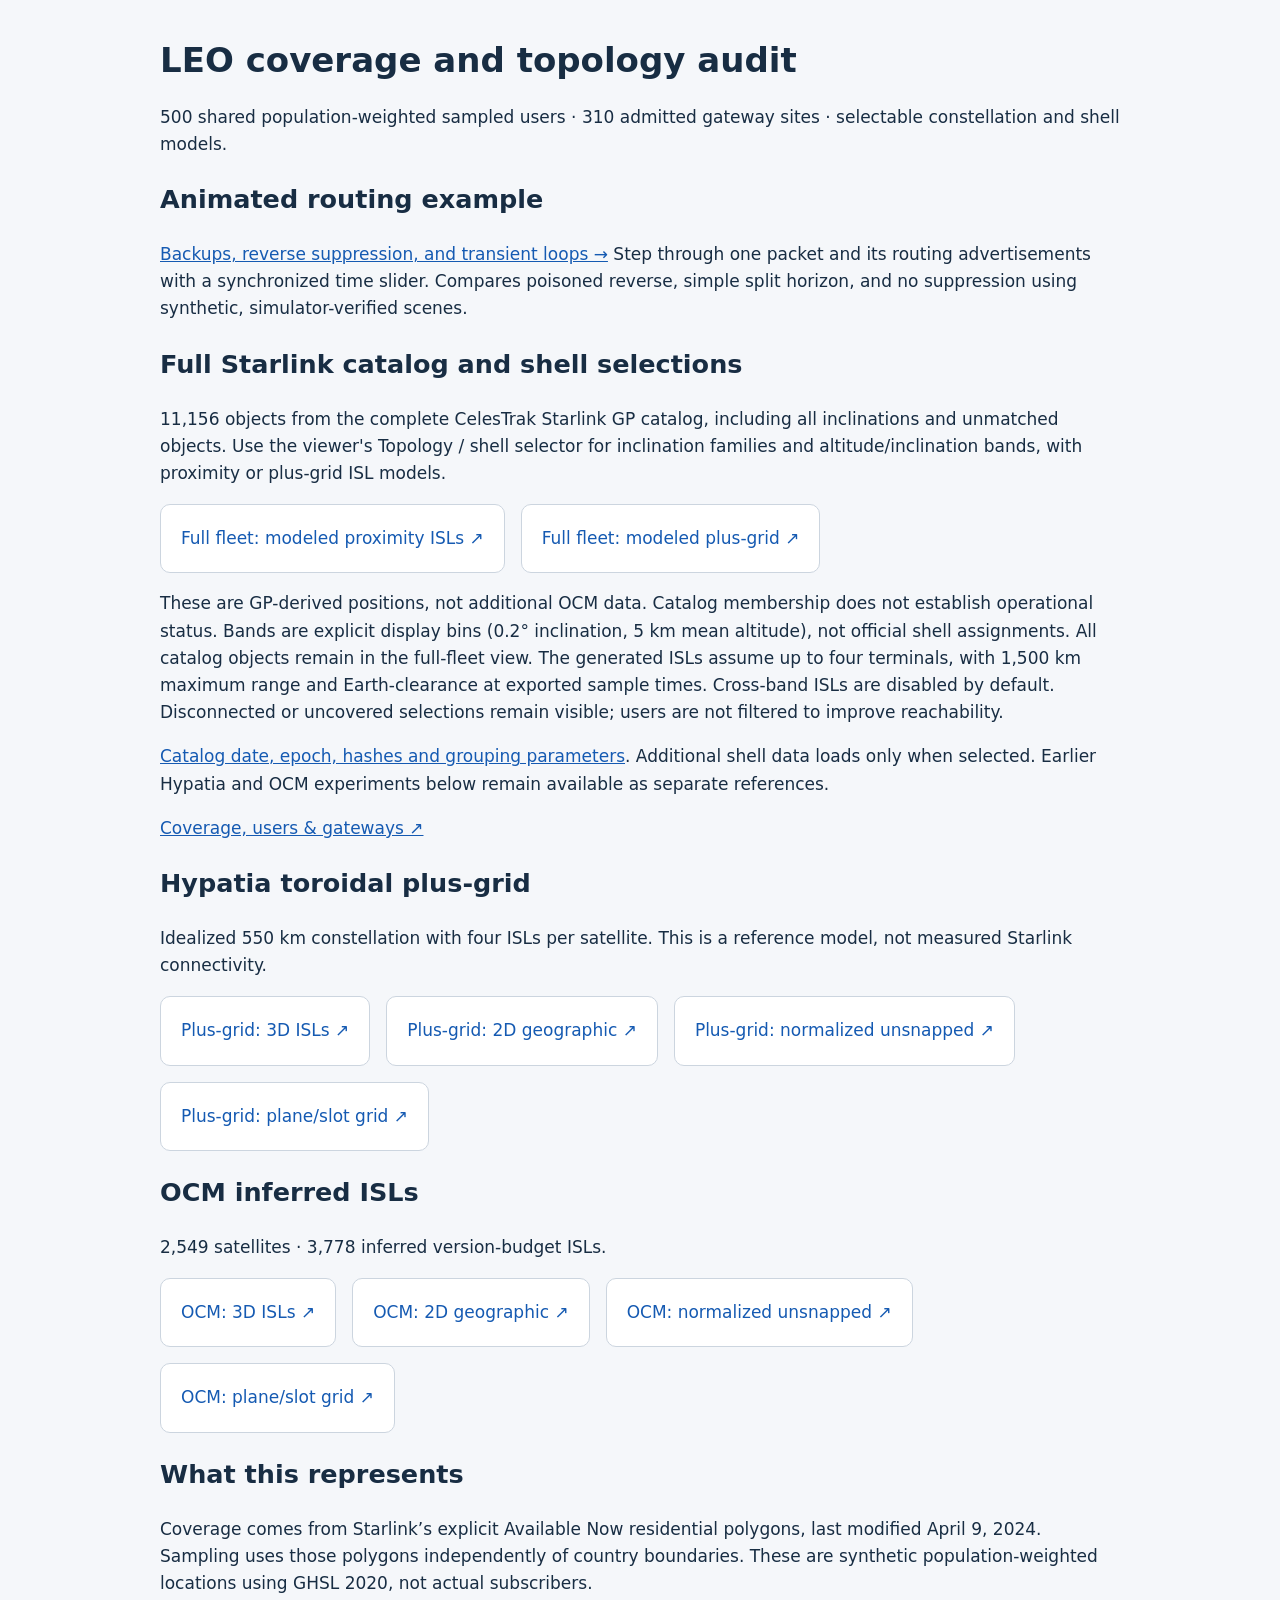
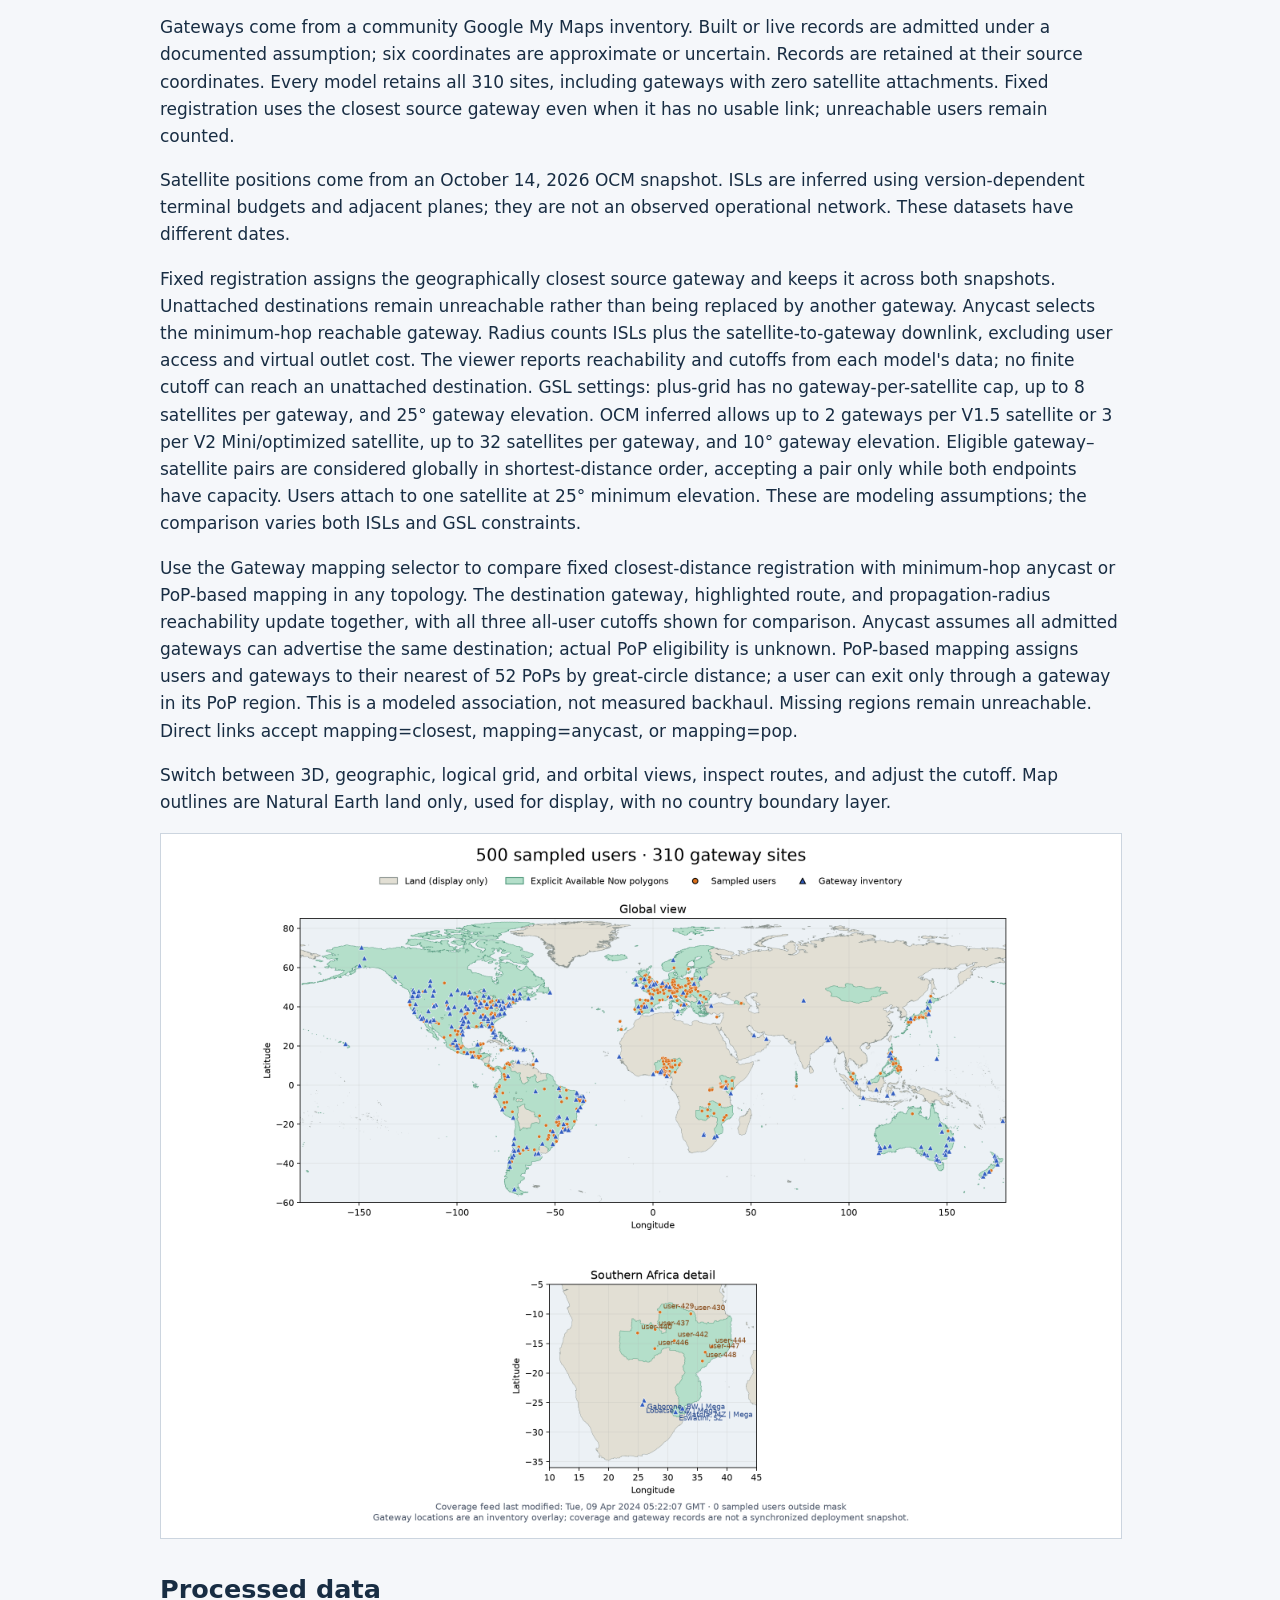
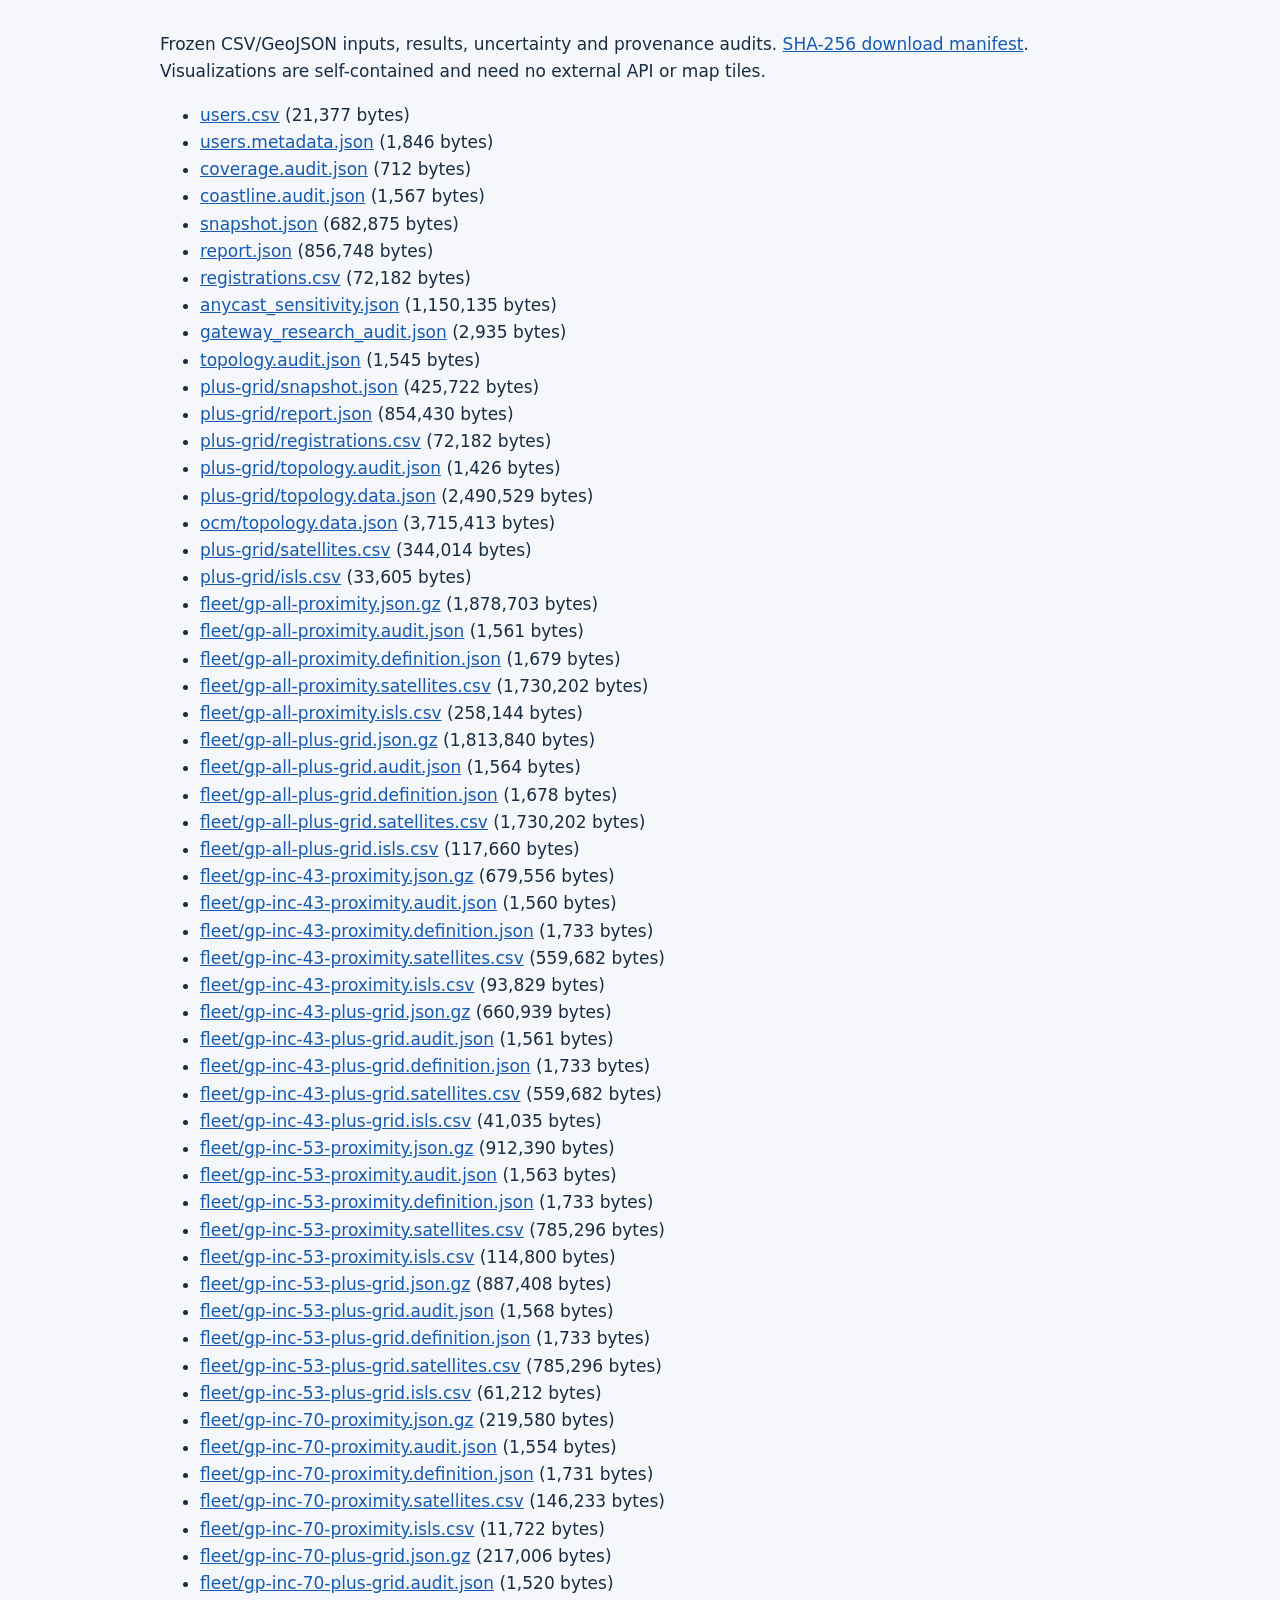
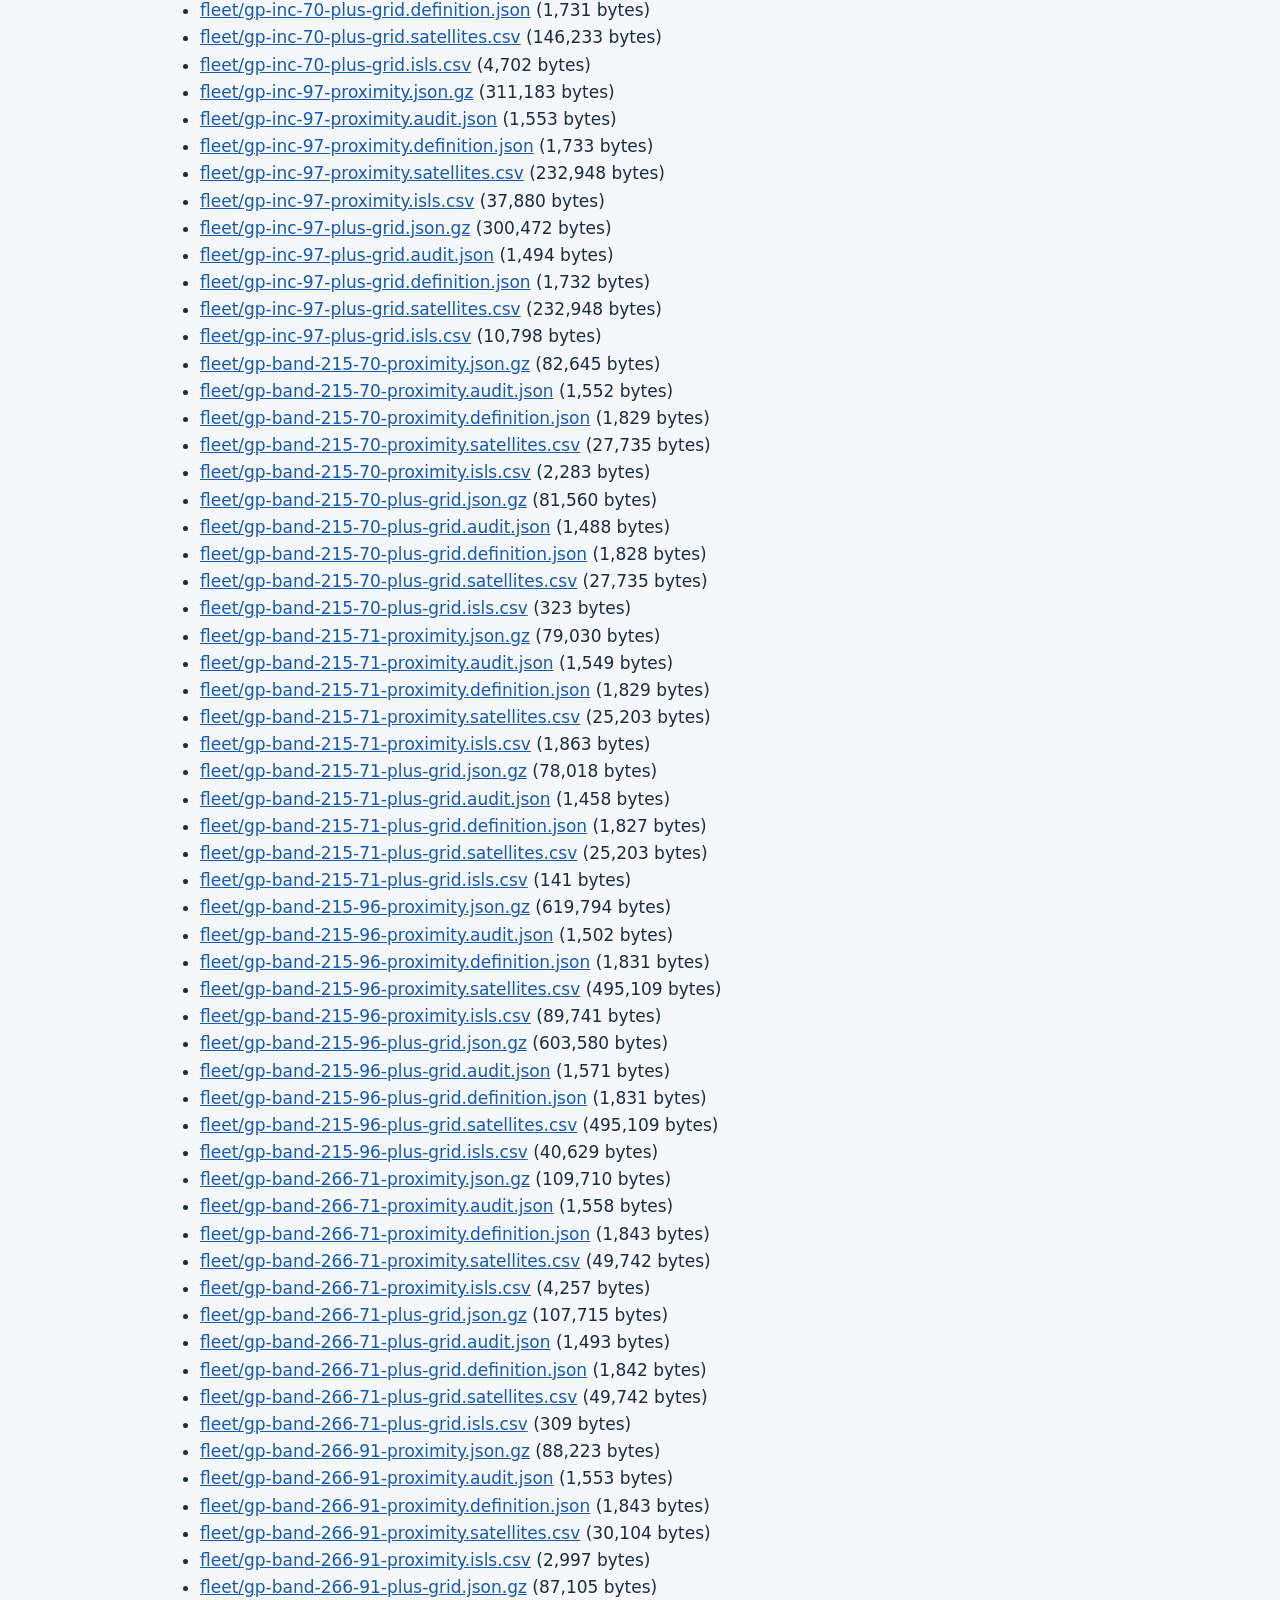
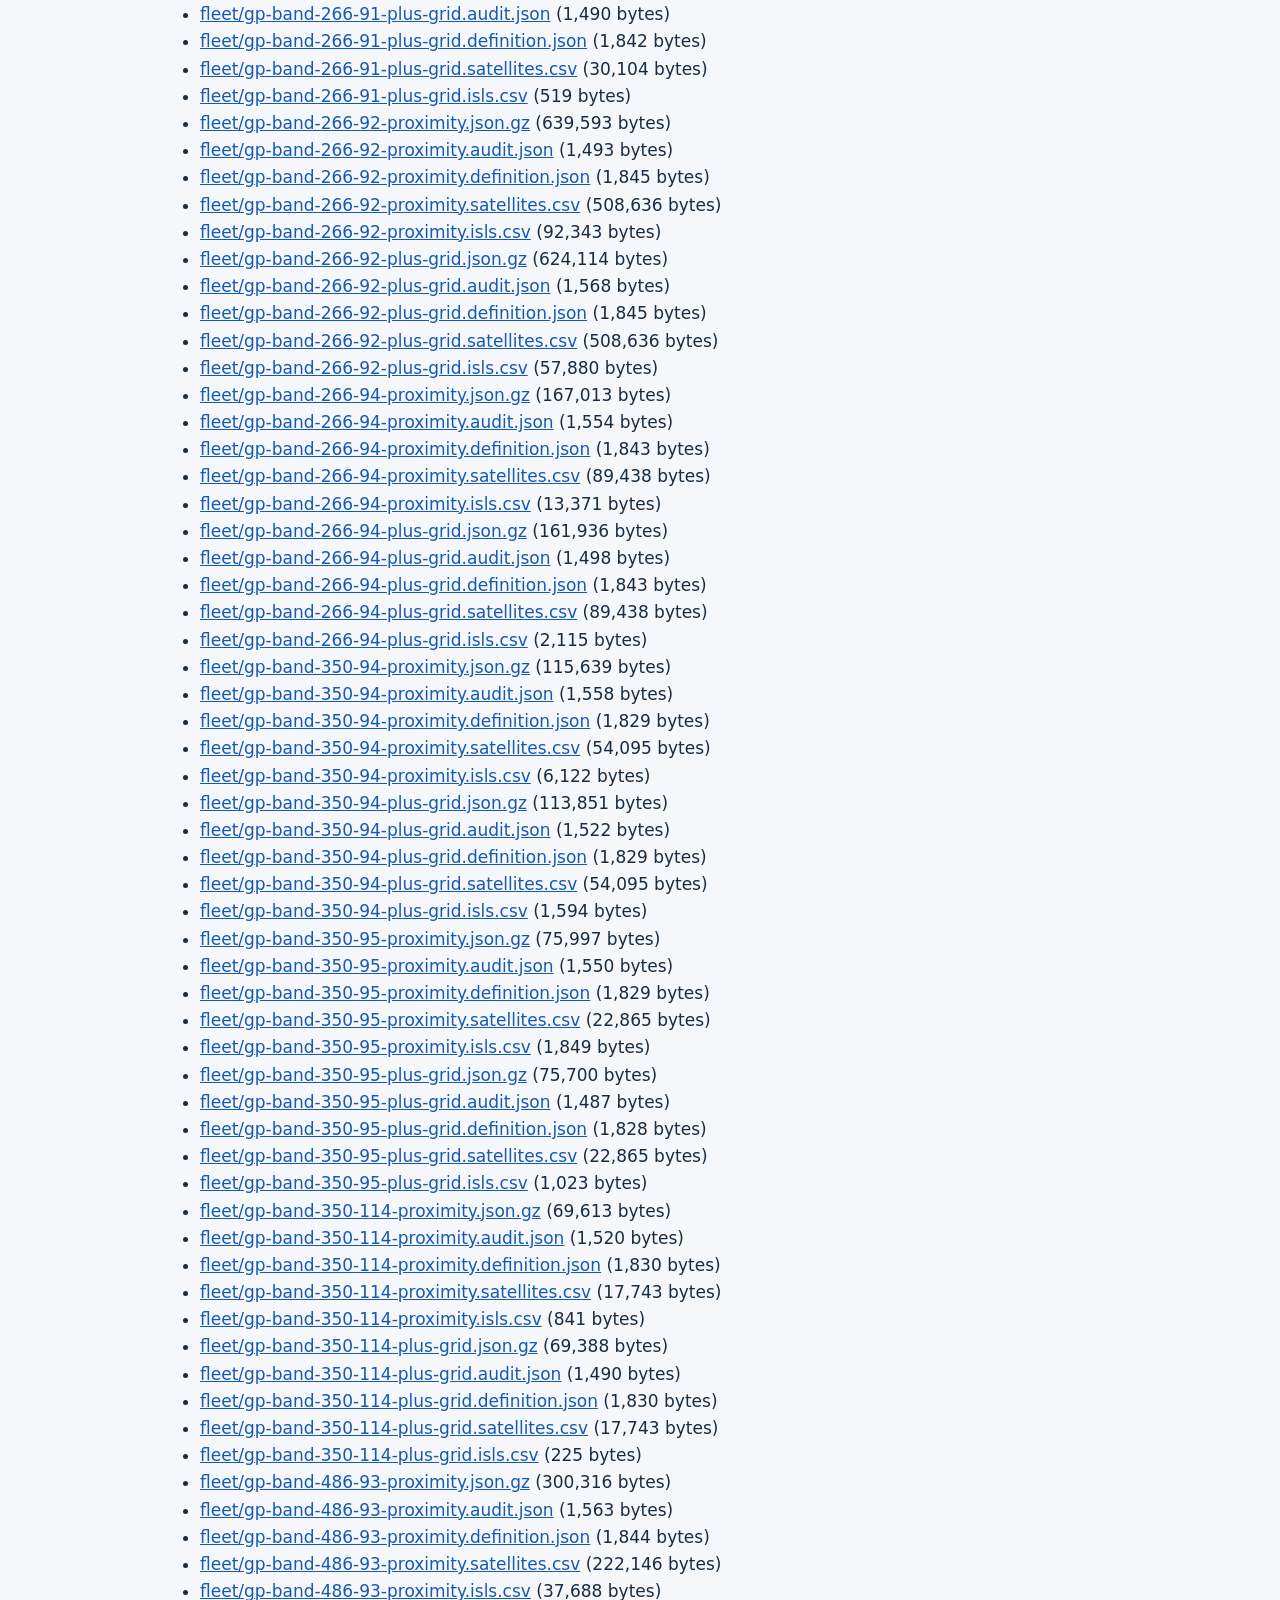
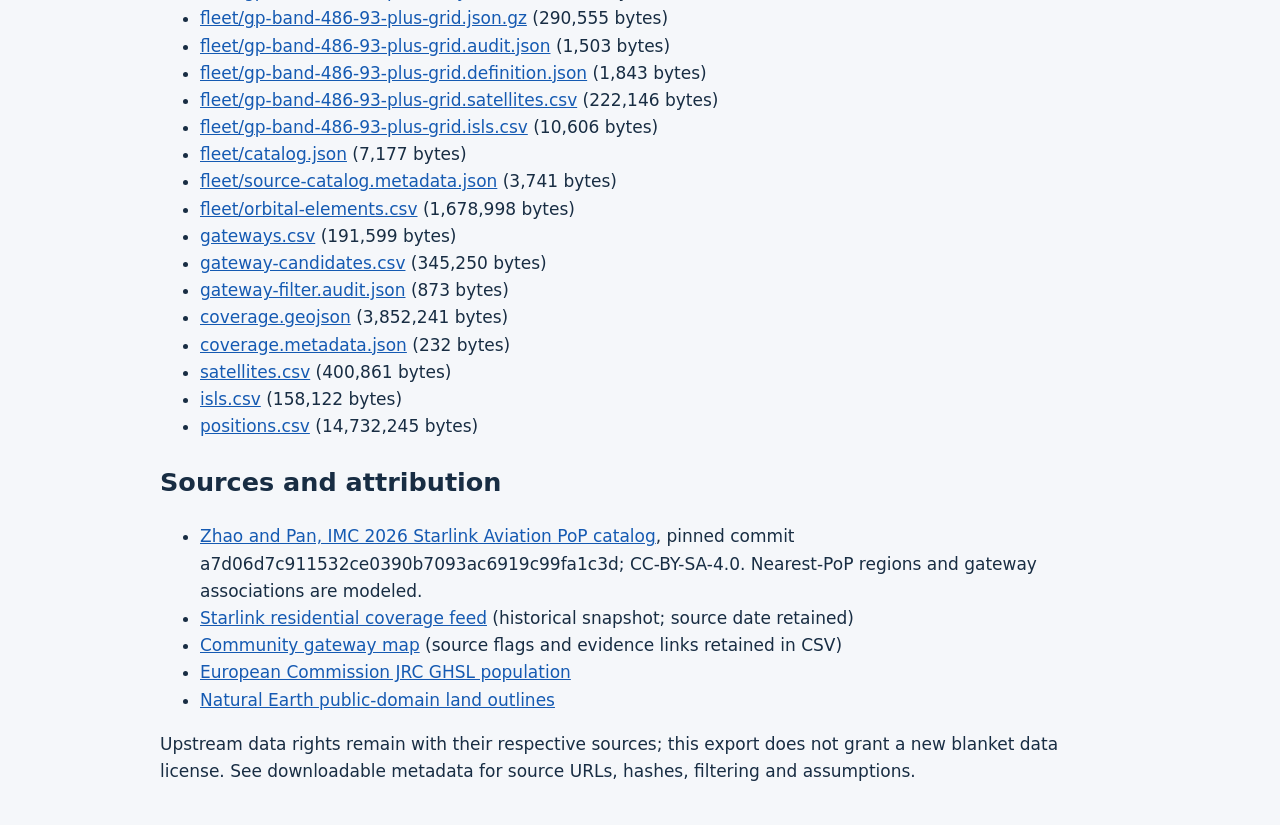
==== commit 99e6fd65: "Add simulator-verified routing animation with time slider" ====
--- a/site/index.html
+++ b/site/index.html
@@ -1,6 +1,7 @@
 <!doctype html><html lang="en"><meta charset="utf-8"><meta name="viewport" content="width=device-width,initial-scale=1"><title>LEO coverage and topology audit</title>
 <style>body{max-width:960px;margin:40px auto;padding:0 20px;font:17px/1.6 system-ui;color:#182d43;background:#f5f7fa}a{color:#155ab2}.cards{display:flex;gap:16px;flex-wrap:wrap}.cards a{background:white;border:1px solid #ccd5df;padding:20px;border-radius:10px;text-decoration:none}h1{line-height:1.2}li{overflow-wrap:anywhere}img{width:100%;border:1px solid #ccd5df}</style>
-<h1>LEO coverage and topology audit</h1><p>500 shared population-weighted sampled users · 310 admitted gateway sites · selectable constellation and shell models.</p><h2>Full Starlink catalog and shell selections</h2><p>11,156 objects from the complete CelesTrak Starlink GP catalog, including all inclinations and unmatched objects. Use the viewer's Topology / shell selector for inclination families and altitude/inclination bands, with proximity or plus-grid ISL models.</p>
+<h1>LEO coverage and topology audit</h1><p>500 shared population-weighted sampled users · 310 admitted gateway sites · selectable constellation and shell models.</p><h2>Animated routing example</h2><p><a href="routing-demo/index.html">Backups, reverse suppression, and transient loops →</a> Step through one packet and its routing advertisements with a synchronized time slider. Compares poisoned reverse, simple split horizon, and no suppression using synthetic, simulator-verified scenes.</p>
+<h2>Full Starlink catalog and shell selections</h2><p>11,156 objects from the complete CelesTrak Starlink GP catalog, including all inclinations and unmatched objects. Use the viewer's Topology / shell selector for inclination families and altitude/inclination bands, with proximity or plus-grid ISL models.</p>
 <div class="cards"><a href="topology.html?topology=gp-all-proximity&amp;view=3d&amp;mapping=anycast">Full fleet: modeled proximity ISLs ↗</a><a href="topology.html?topology=gp-all-plus-grid&amp;view=3d&amp;mapping=anycast">Full fleet: modeled plus-grid ↗</a></div>
 <p>These are GP-derived positions, not additional OCM data. Catalog membership does not establish operational status. Bands are explicit display bins (0.2° inclination, 5 km mean altitude), not official shell assignments. All catalog objects remain in the full-fleet view. The generated ISLs assume up to four terminals, with 1,500 km maximum range and Earth-clearance at exported sample times. Cross-band ISLs are disabled by default. Disconnected or uncovered selections remain visible; users are not filtered to improve reachability.</p>
 <p><a href="data/fleet/source-catalog.metadata.json">Catalog date, epoch, hashes and grouping parameters</a>. Additional shell data loads only when selected. Earlier Hypatia and OCM experiments below remain available as separate references.</p>
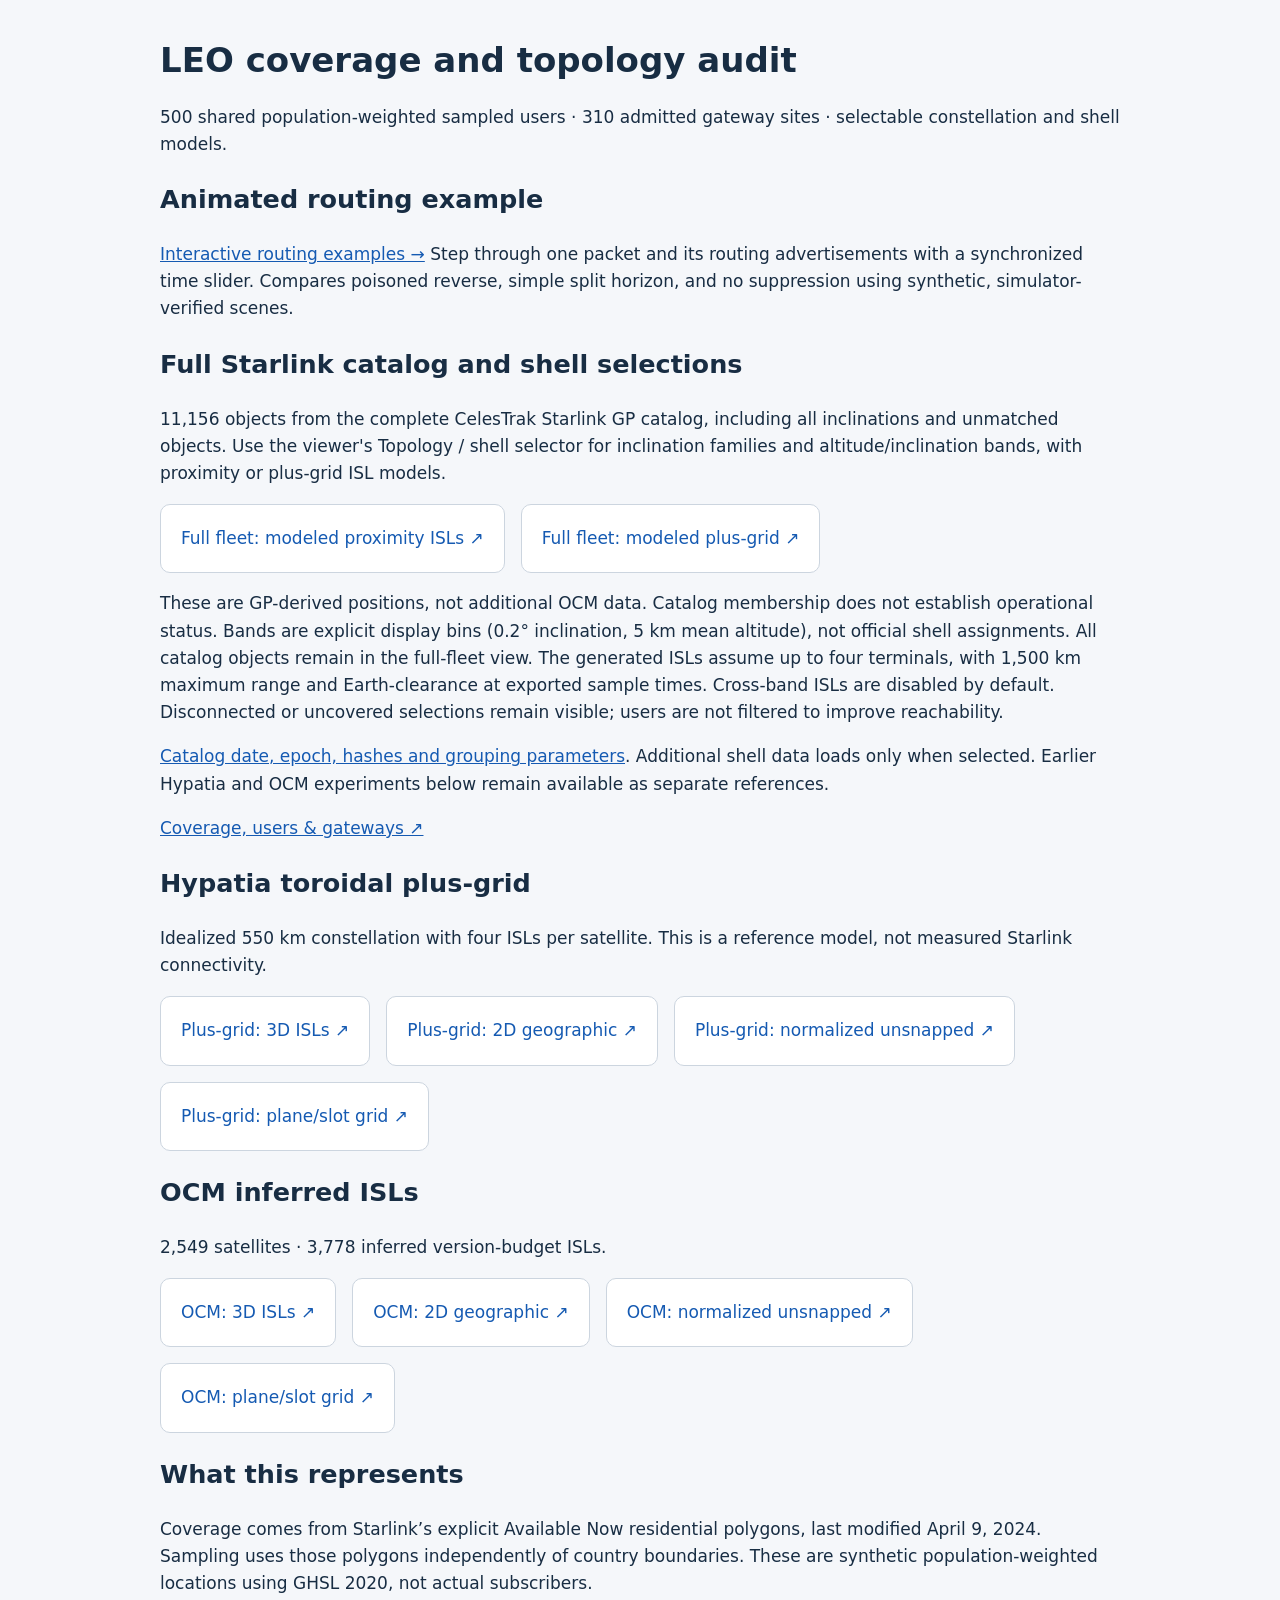
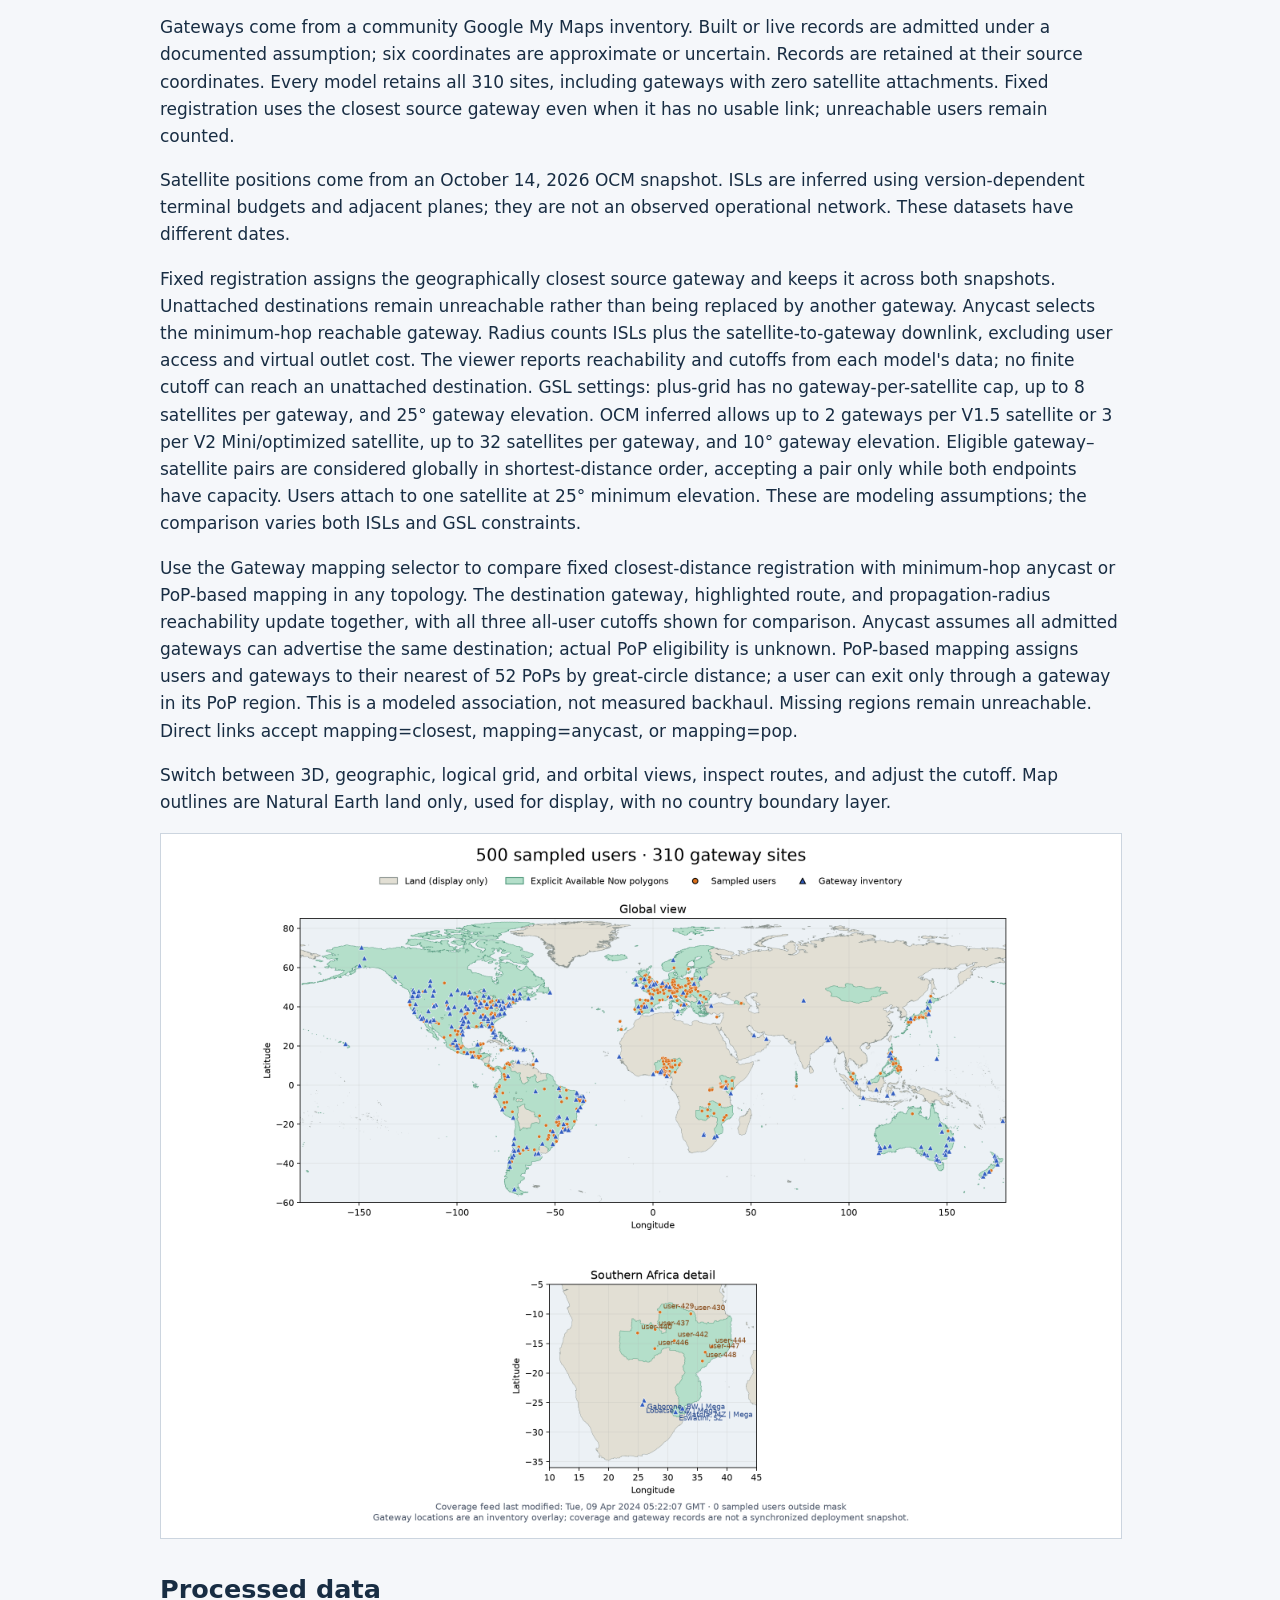
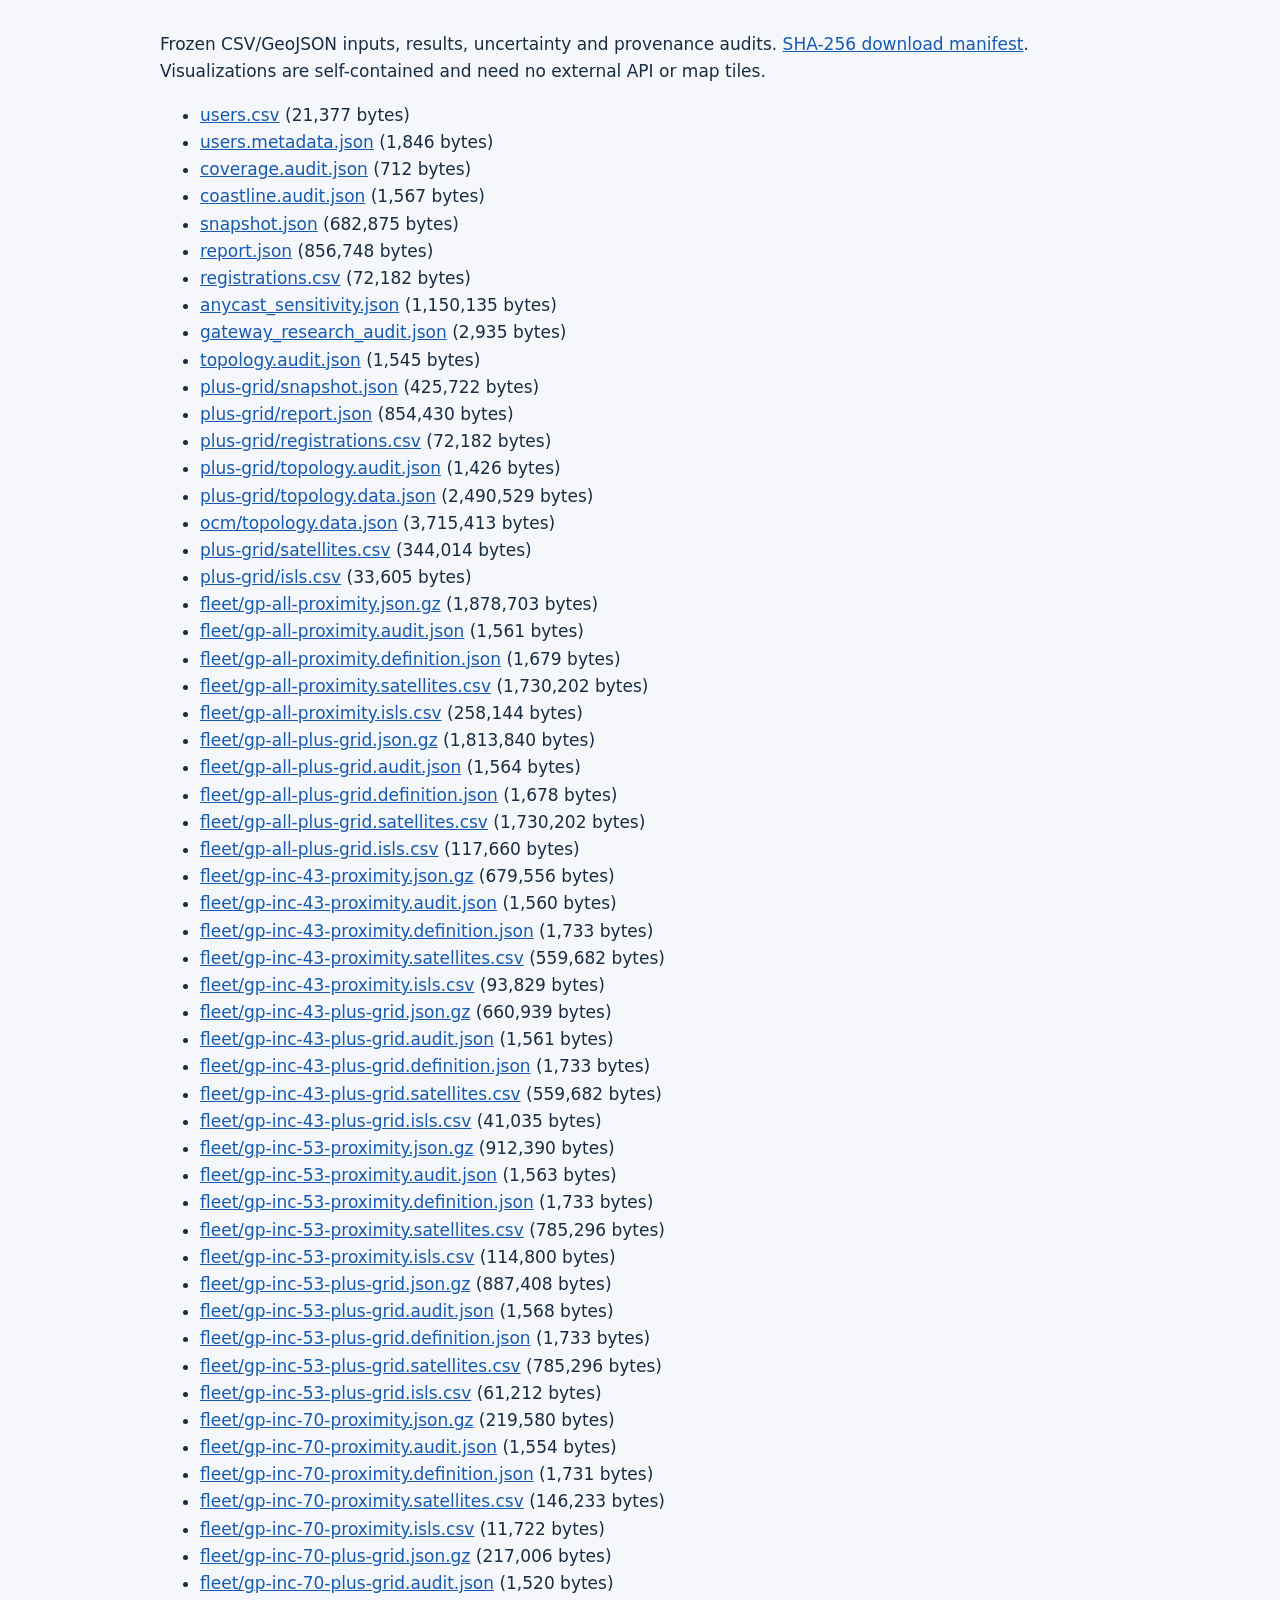
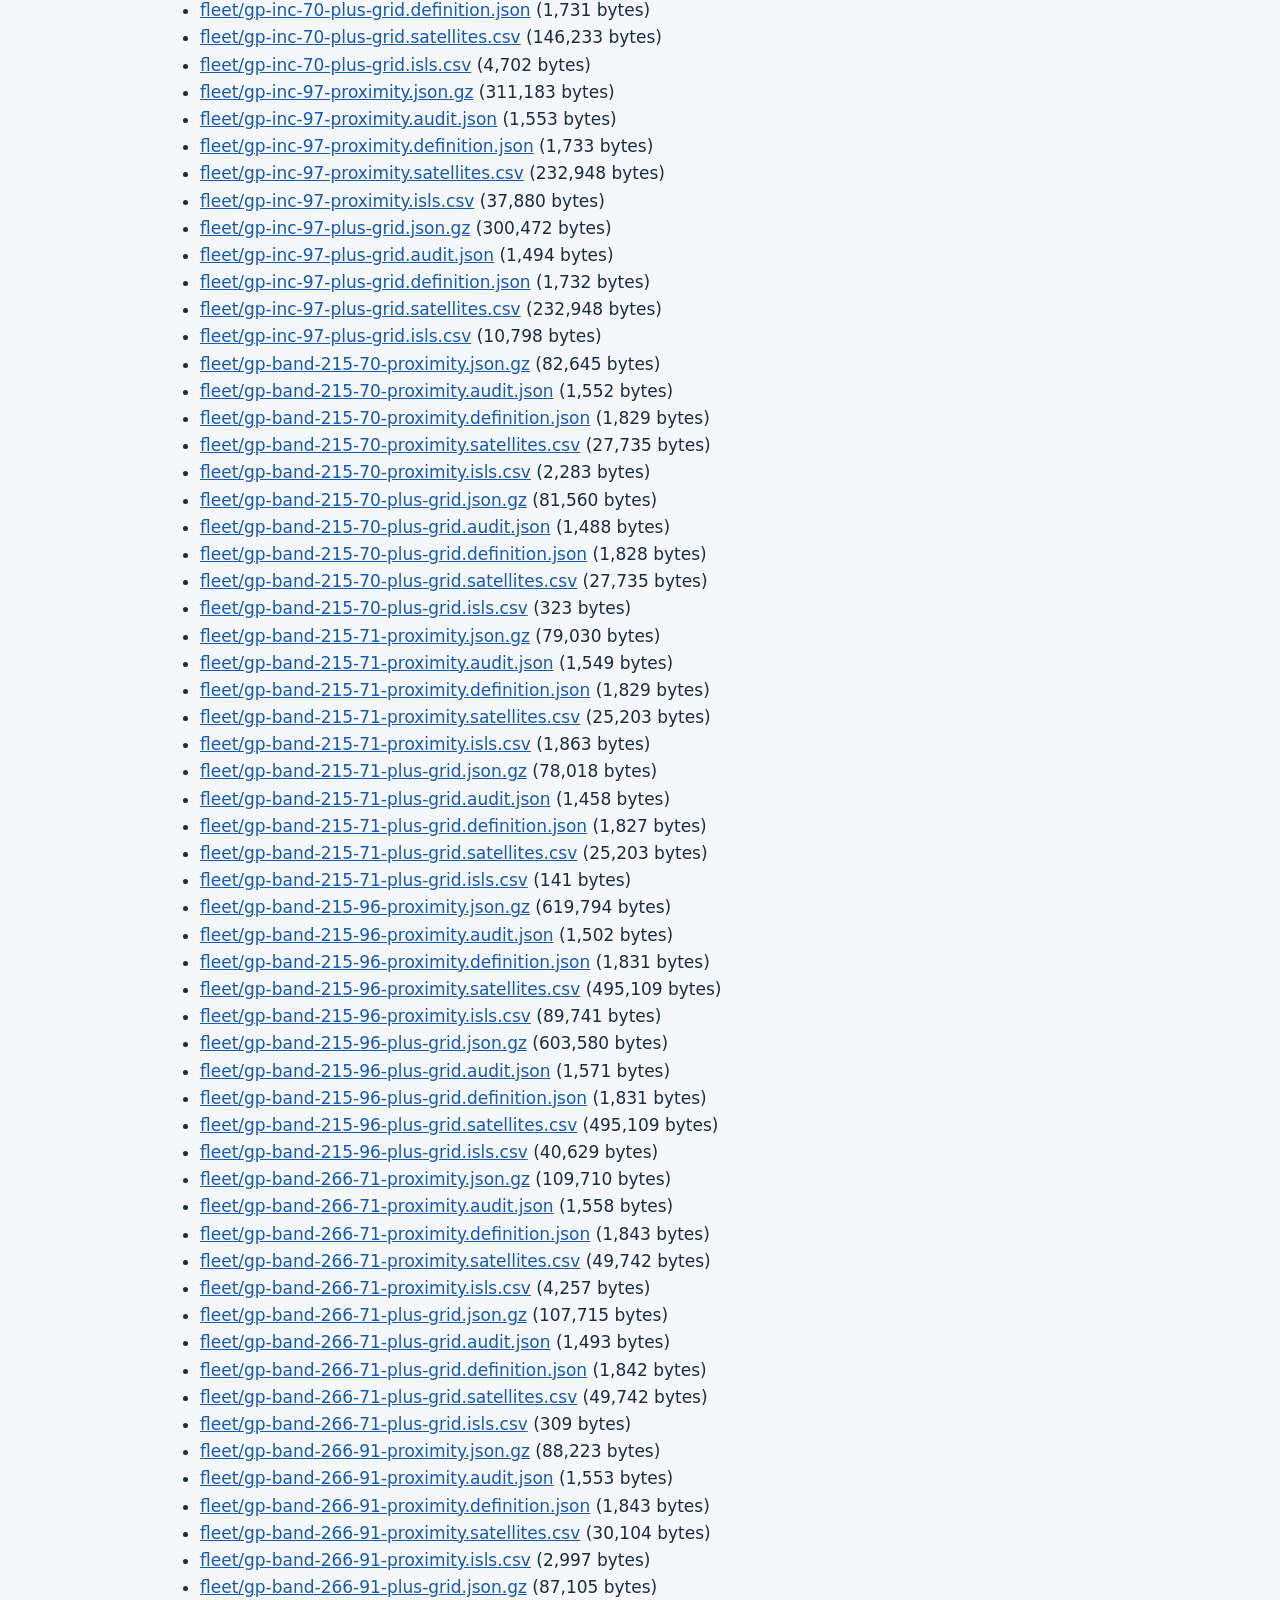
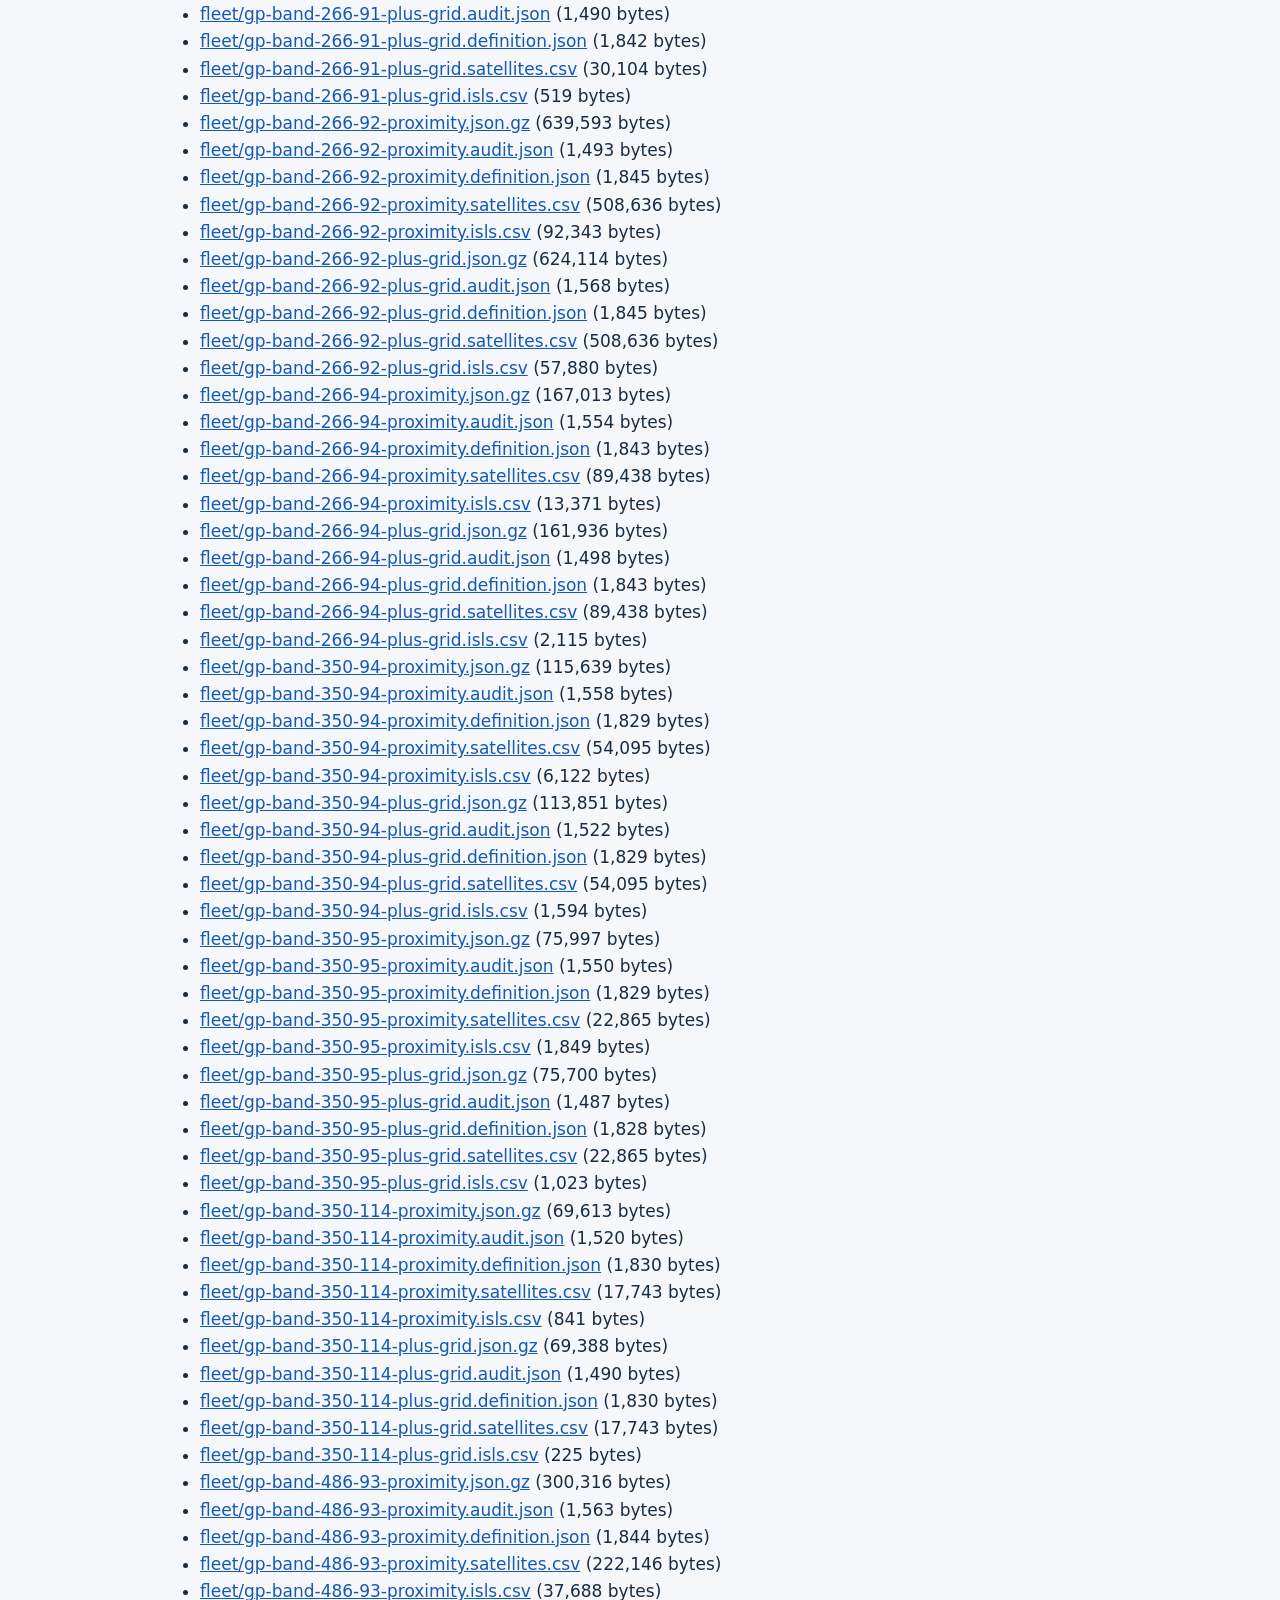
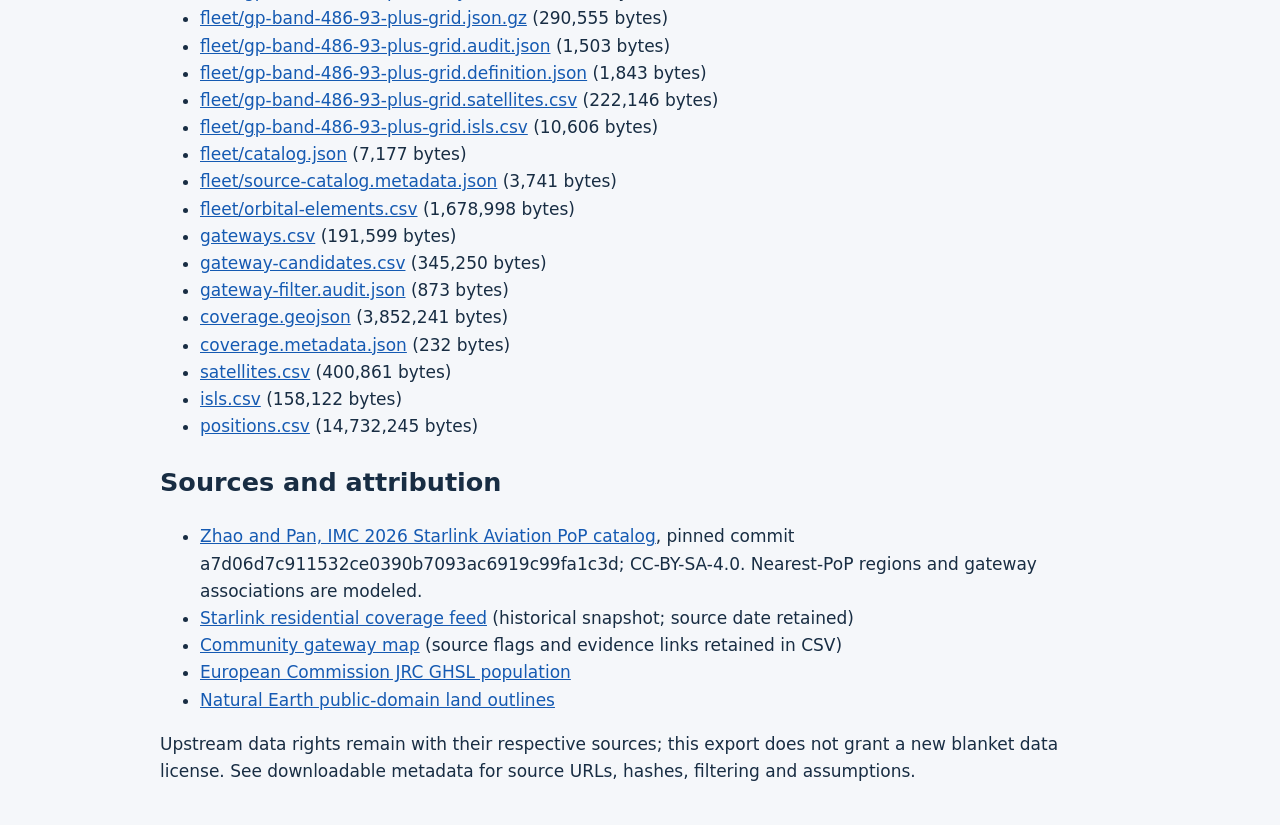
==== commit 1933907d: "Add routing export, shared-exit, and cooldown examples with compact viewer" ====
--- a/site/index.html
+++ b/site/index.html
@@ -1,6 +1,6 @@
 <!doctype html><html lang="en"><meta charset="utf-8"><meta name="viewport" content="width=device-width,initial-scale=1"><title>LEO coverage and topology audit</title>
 <style>body{max-width:960px;margin:40px auto;padding:0 20px;font:17px/1.6 system-ui;color:#182d43;background:#f5f7fa}a{color:#155ab2}.cards{display:flex;gap:16px;flex-wrap:wrap}.cards a{background:white;border:1px solid #ccd5df;padding:20px;border-radius:10px;text-decoration:none}h1{line-height:1.2}li{overflow-wrap:anywhere}img{width:100%;border:1px solid #ccd5df}</style>
-<h1>LEO coverage and topology audit</h1><p>500 shared population-weighted sampled users · 310 admitted gateway sites · selectable constellation and shell models.</p><h2>Animated routing example</h2><p><a href="routing-demo/index.html">Backups, reverse suppression, and transient loops →</a> Step through one packet and its routing advertisements with a synchronized time slider. Compares poisoned reverse, simple split horizon, and no suppression using synthetic, simulator-verified scenes.</p>
+<h1>LEO coverage and topology audit</h1><p>500 shared population-weighted sampled users · 310 admitted gateway sites · selectable constellation and shell models.</p><h2>Animated routing example</h2><p><a href="routing-demo/index.html?v=4">Interactive routing examples →</a> Step through one packet and its routing advertisements with a synchronized time slider. Compares poisoned reverse, simple split horizon, and no suppression using synthetic, simulator-verified scenes.</p>
 <h2>Full Starlink catalog and shell selections</h2><p>11,156 objects from the complete CelesTrak Starlink GP catalog, including all inclinations and unmatched objects. Use the viewer's Topology / shell selector for inclination families and altitude/inclination bands, with proximity or plus-grid ISL models.</p>
 <div class="cards"><a href="topology.html?topology=gp-all-proximity&amp;view=3d&amp;mapping=anycast">Full fleet: modeled proximity ISLs ↗</a><a href="topology.html?topology=gp-all-plus-grid&amp;view=3d&amp;mapping=anycast">Full fleet: modeled plus-grid ↗</a></div>
 <p>These are GP-derived positions, not additional OCM data. Catalog membership does not establish operational status. Bands are explicit display bins (0.2° inclination, 5 km mean altitude), not official shell assignments. All catalog objects remain in the full-fleet view. The generated ISLs assume up to four terminals, with 1,500 km maximum range and Earth-clearance at exported sample times. Cross-band ISLs are disabled by default. Disconnected or uncovered selections remain visible; users are not filtered to improve reachability.</p>
